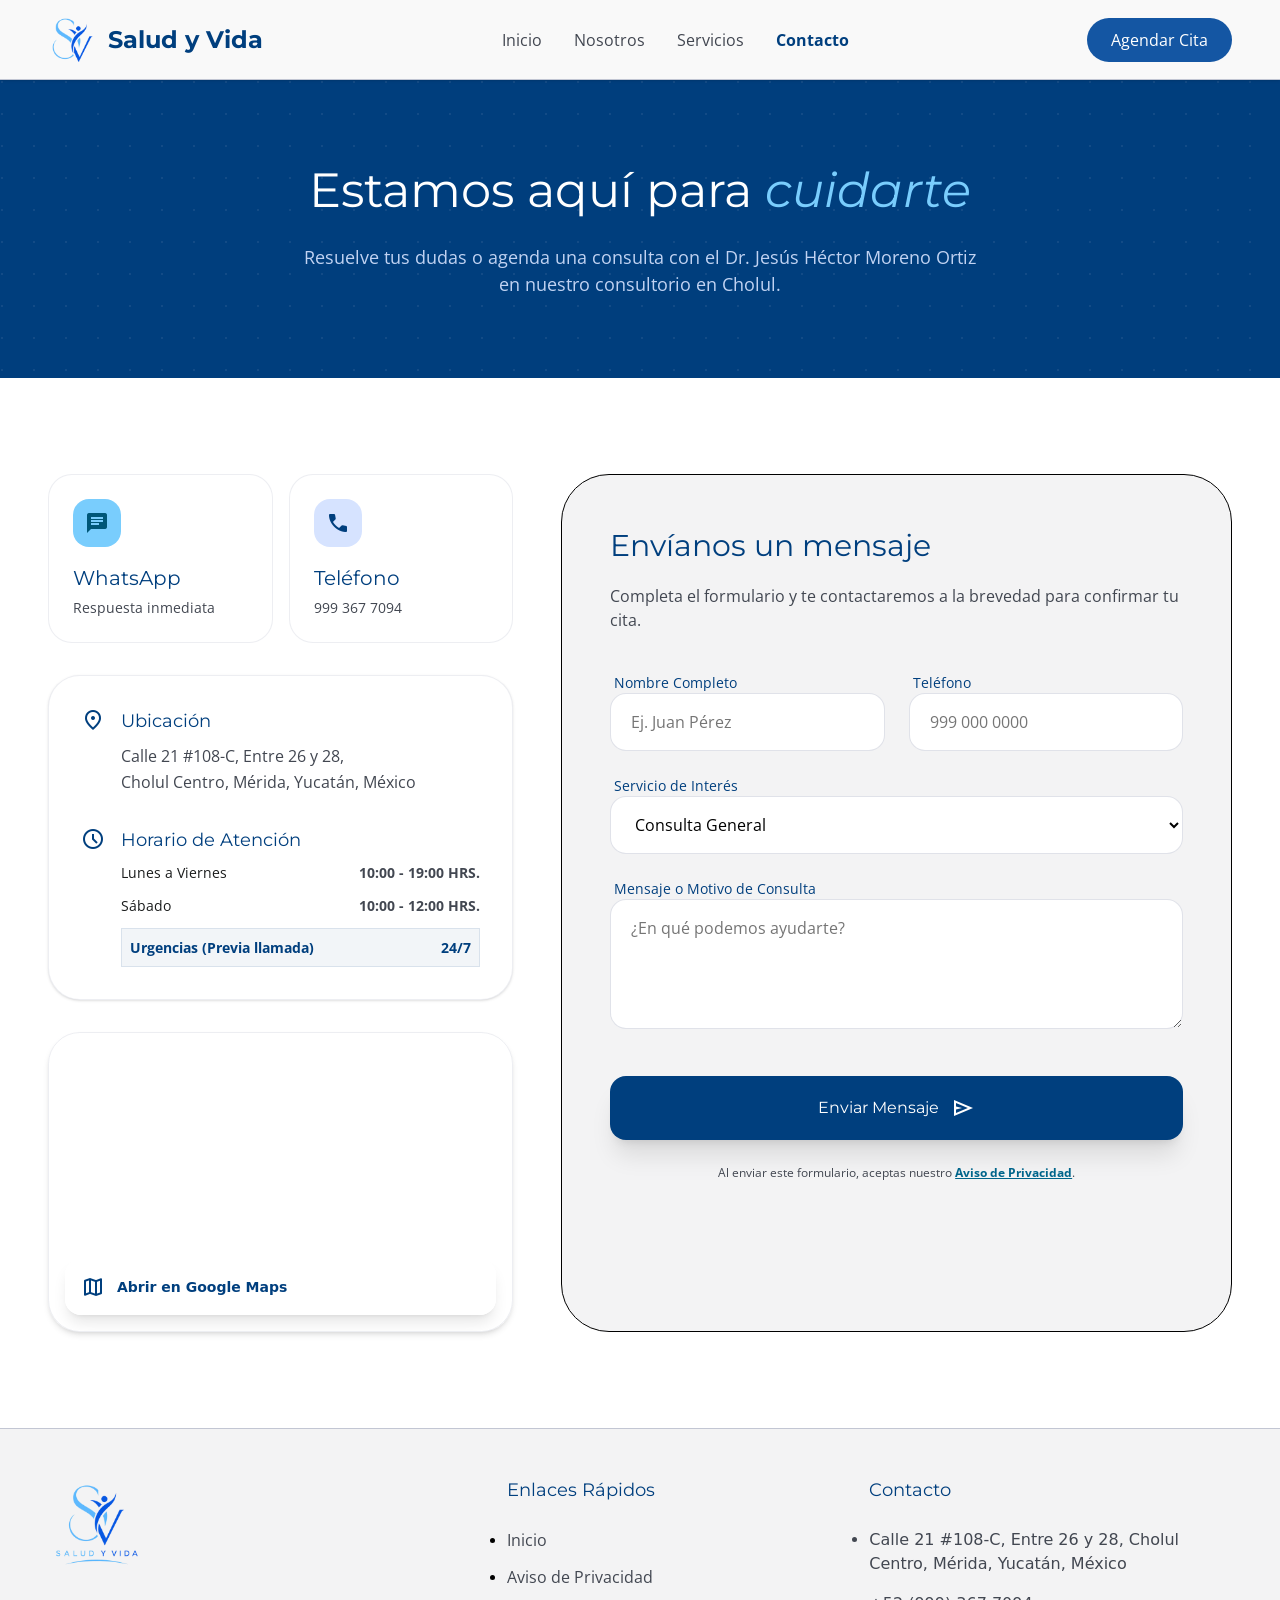
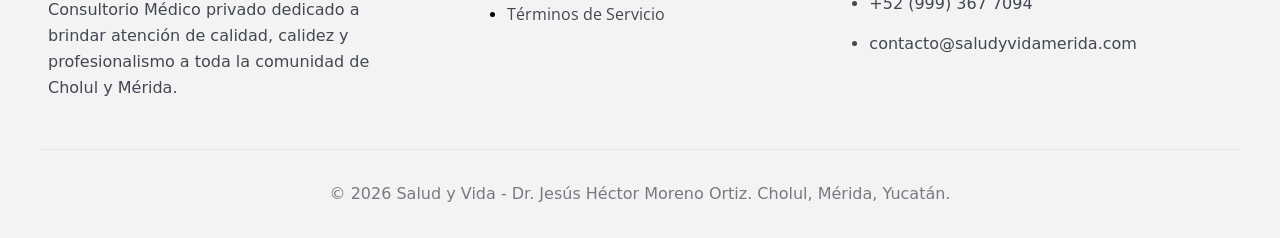
==== contact/index.html @ 46fae5f1 "Sitio inicial Salud y Vida" ====
<!DOCTYPE html><html lang="es" data-astro-cid-4jmloj5z> <head><meta charset="utf-8"><meta name="viewport" content="width=device-width, initial-scale=1.0"><link rel="canonical" href="https://www.saludyvidamerida.com/contact/"><title>Contacto - Salud y Vida | Salud y Vida</title><meta name="description" content="Agenda tu consulta médica en Cholul. Contáctanos por WhatsApp o teléfono para atención general, urgencias o asesoría en nuestros servicios."><meta property="og:image" content="https://www.saludyvidamerida.com/logo-syv.webp"><link rel="icon" type="image/webp" href="/logo-syv-nt.png"><link rel="preconnect" href="https://fonts.googleapis.com"><link rel="preconnect" href="https://fonts.gstatic.com" crossorigin><link href="https://fonts.googleapis.com/css2?family=Montserrat:wght@400;600;700;800&family=Open+Sans:wght@400;600;700&family=Material+Symbols+Outlined:wght,FILL@100..700,0..1&display=swap" rel="stylesheet"><link rel="stylesheet" href="/_astro/BaseLayout.CKna9Vvr.css"></head> <body data-astro-cid-4jmloj5z> <nav class="sticky top-0 z-50 bg-surface/90 backdrop-blur-md border-b border-outline-variant shadow-sm h-20 flex items-center"> <div class="flex justify-between items-center px-gutter w-full max-w-container-max mx-auto"> <a href="/" class="flex items-center gap-3 group hover:opacity-90 transition-opacity"> <div class="w-12 h-12 flex items-center justify-center"><img src="/logo-syv-nt.png" alt="Logo Salud y Vida" class="w-full h-full object-contain"></div> <span class="font-headline-md text-[24px] font-bold text-primary">Salud y Vida</span> </a> <div class="hidden md:flex items-center gap-8"> <a href="/" class="font-body-md text-on-surface-variant hover:text-primary">Inicio</a> <a href="/nosotros" class="font-body-md text-on-surface-variant hover:text-primary">Nosotros</a> <a href="/servicios" class="font-body-md text-on-surface-variant hover:text-primary">Servicios</a> <a href="/contact" class="font-body-md text-primary font-bold">Contacto</a> </div> <a href="/contact#whatsappForm" class="hidden md:block bg-primary-container text-white px-6 py-2.5 rounded-full font-label-md hover:bg-primary">Agendar Cita</a> </div> </nav> <main class="w-full"> <section class="relative py-20 overflow-hidden bg-primary hero-pattern"> <div class="absolute inset-0 bg-primary/90"></div> <div class="relative z-10 max-w-container-max mx-auto px-gutter text-center reveal"> <h1 class="font-headline-md text-[40px] md:text-5xl text-white mb-6 leading-tight">Estamos aquí para <span class="text-secondary-container italic">cuidarte</span></h1> <p class="font-body-md text-primary-fixed max-w-2xl mx-auto opacity-90 text-lg">Resuelve tus dudas o agenda una consulta con el Dr. Jesús Héctor Moreno Ortiz en nuestro consultorio en Cholul.</p> </div> </section> <section class="py-16 md:py-24 max-w-container-max mx-auto px-gutter"> <div class="grid grid-cols-1 lg:grid-cols-12 gap-12"> <div class="lg:col-span-5 space-y-8 reveal"> <div class="grid grid-cols-1 sm:grid-cols-2 gap-4"> <a href="https://wa.me/529995135831" target="_blank" class="group p-6 bg-white rounded-3xl border border-outline-variant/30 hover:shadow-xl transition-all flex flex-col gap-4"> <div class="w-12 h-12 rounded-2xl bg-secondary-container flex items-center justify-center text-on-secondary-container"><span class="material-symbols-outlined text-2xl" style="font-variation-settings: 'FILL' 1;">chat</span></div> <div><h3 class="font-headline-md text-xl text-primary mb-1">WhatsApp</h3><p class="font-body-md text-on-surface-variant text-sm">Respuesta inmediata</p></div> </a> <a href="tel:+529993677094" class="group p-6 bg-white rounded-3xl border border-outline-variant/30 hover:shadow-xl transition-all flex flex-col gap-4"> <div class="w-12 h-12 rounded-2xl bg-primary-fixed flex items-center justify-center text-primary"><span class="material-symbols-outlined text-2xl" style="font-variation-settings: 'FILL' 1;">call</span></div> <div><h3 class="font-headline-md text-xl text-primary mb-1">Teléfono</h3><p class="font-body-md text-on-surface-variant text-sm">999 367 7094</p></div> </a> </div> <div class="p-8 bg-white rounded-[2rem] border border-outline-variant/30 shadow-sm space-y-8"> <div class="flex gap-4"> <span class="material-symbols-outlined text-primary">location_on</span> <div><h4 class="font-headline-md text-lg text-primary mb-2">Ubicación</h4><p class="font-body-md text-on-surface-variant leading-relaxed">Calle 21 #108-C, Entre 26 y 28,<br>Cholul Centro, Mérida, Yucatán, México</p></div> </div> <div class="flex gap-4"> <span class="material-symbols-outlined text-primary">schedule</span> <div class="w-full"> <h4 class="font-headline-md text-lg text-primary mb-2">Horario de Atención</h4> <div class="space-y-3 w-full text-sm font-body-md"> <div class="flex justify-between"><span class="text-on-surface">Lunes a Viernes</span><span class="text-on-surface-variant font-bold">10:00 - 19:00 HRS.</span></div> <div class="flex justify-between"><span class="text-on-surface">Sábado</span><span class="text-on-surface-variant font-bold">10:00 - 12:00 HRS.</span></div> <div class="flex justify-between p-2 bg-primary/5 rounded-lg border border-primary/10 mt-2"><span class="text-primary font-bold">Urgencias (Previa llamada)</span><span class="text-primary font-bold">24/7</span></div> </div> </div> </div> </div> <div class="group relative h-[300px] rounded-[2rem] overflow-hidden border border-outline-variant/30 shadow-md"> <iframe src="https://www.google.com/maps/embed?pb=!1m17!1m12!1m3!1d15665.994718888302!2d-89.56143996222329!3d21.037334488017834!2m3!1f0!2f0!3f0!3m2!1i1024!2i768!4f13.1!3m2!1m1!2zMjHCsDAyJzM1LjQiTiA4OcKwMzMnNDMuNyJX!5e1!3m2!1ses!2smx!4v1782427155710!5m2!1ses!2smx" class="w-full h-full absolute inset-0 z-0" style="border:0;" allowfullscreen loading="lazy" referrerpolicy="no-referrer-when-downgrade"></iframe> <a href="https://maps.app.goo.gl/aPjVKqvBLKK7SXtj6" target="_blank" class="absolute bottom-4 left-4 right-4 bg-white/95 backdrop-blur-md p-4 rounded-2xl flex items-center justify-between shadow-lg z-10"> <div class="flex items-center gap-3"><span class="material-symbols-outlined text-primary">map</span><span class="text-sm font-bold text-primary">Abrir en Google Maps</span></div> </a> </div> </div> <div id="whatsappForm" class="lg:col-span-7 bg-surface-container-low rounded-[3rem] p-8 md:p-12 border border-outline-variant/20 reveal delay-100"> <div class="mb-10"> <h2 class="font-headline-md text-3xl text-primary mb-4">Envíanos un mensaje</h2> <p class="font-body-md text-on-surface-variant">Completa el formulario y te contactaremos a la brevedad para confirmar tu cita.</p> </div> <form class="space-y-6" id="contactoForm"> <div class="grid grid-cols-1 md:grid-cols-2 gap-6"> <div class="space-y-2"><label class="block font-label-md text-sm text-primary ml-1" for="name">Nombre Completo</label><input class="w-full bg-white border border-outline-variant/50 rounded-2xl px-5 py-4 outline-none font-body-md" id="name" placeholder="Ej. Juan Pérez" type="text" required></div> <div class="space-y-2"><label class="block font-label-md text-sm text-primary ml-1" for="phone">Teléfono</label><input class="w-full bg-white border border-outline-variant/50 rounded-2xl px-5 py-4 outline-none font-body-md" id="phone" placeholder="999 000 0000" type="tel" required></div> </div> <div class="space-y-2"> <label class="block font-label-md text-sm text-primary ml-1" for="service">Servicio de Interés</label> <select class="w-full bg-white border border-outline-variant/50 rounded-2xl px-5 py-4 outline-none font-body-md" id="service"> <option>Consulta General</option><option>Urgencias Médicas</option><option>Médicina regenerativa y terapia celular</option><option>Endoscopía gastrointestinal</option><option>Seguimiento de Pacientes</option><option>Medicina Ortomolecular IV</option><option>Otros</option> </select> </div> <div class="space-y-2"><label class="block font-label-md text-sm text-primary ml-1" for="message">Mensaje o Motivo de Consulta</label><textarea class="w-full bg-white border border-outline-variant/50 rounded-2xl px-5 py-4 outline-none resize-none font-body-md" id="message" placeholder="¿En qué podemos ayudarte?" rows="4" required></textarea></div> <div class="pt-4"><button class="w-full bg-primary text-white font-headline-md py-5 rounded-2xl shadow-xl flex items-center justify-center gap-3" type="submit">Enviar Mensaje<span class="material-symbols-outlined">send</span></button></div> <p class="text-center font-label-md text-[12px] text-on-surface-variant mt-4">Al enviar este formulario, aceptas nuestro <a class="text-secondary font-bold underline" href="/privacidad">Aviso de Privacidad</a>.</p> </form> </div> </div> </section> <div id="toast-container" class="fixed bottom-6 left-1/2 -translate-x-1/2 md:left-auto md:right-6 md:translate-x-0 z-[100] flex flex-col gap-3 pointer-events-none w-[90%] md:w-auto max-w-sm"></div> </main> <script type="module">function m(a,c="error"){const t=document.getElementById("toast-container");if(!t)return;const e=document.createElement("div"),n=c==="error",r=n?"border-red-500":"border-primary",o=n?"text-red-500":"text-primary",s=n?"error":"check_circle";e.className=`bg-white/95 backdrop-blur-md border-l-4 ${r} shadow-xl rounded-2xl p-4 flex items-center gap-3 pointer-events-auto transform transition-all duration-300 translate-y-10 opacity-0`,e.innerHTML=`<span class="material-symbols-outlined ${o} text-2xl">${s}</span><p class="font-body-md text-sm text-on-surface-variant font-medium">${a}</p>`,t.appendChild(e),requestAnimationFrame(()=>{e.classList.remove("translate-y-10","opacity-0"),e.classList.add("translate-y-0","opacity-100")}),setTimeout(()=>{e.classList.remove("translate-y-0","opacity-100"),e.classList.add("translate-y-10","opacity-0"),setTimeout(()=>e.remove(),300)},4e3)}document.getElementById("contactoForm").addEventListener("submit",function(c){c.preventDefault();const t=document.getElementById("name"),e=document.getElementById("phone"),n=document.getElementById("service"),r=document.getElementById("message");const o=t.value.trim(),s=e.value.trim(),l=n.value,u=r.value.trim(),p=/^[a-zA-ZáéíóúÁÉÍÓÚñÑ\s]+$/;if(o.length<3||!p.test(o)){m("Ingresa un nombre válido (solo letras, mín. 3 caracteres).","error"),t.focus();return}const d=s.replace(/\D/g,"");if(d.length<10||d.length>15){m("Ingresa un número de teléfono válido (al menos 10 dígitos).","error"),e.focus();return}const g="529995135831",y=`👋 ¡Hola, equipo de *Salud y Vida*!\nMe gustaría agendar una cita o recibir más información.\n\n📋 *MIS DATOS:*\n👤 *Nombre:* ${o}\n📱 *Teléfono:* ${s}\n🩺 *Servicio:* ${l}\n\n💬 *MOTIVO DE CONSULTA:*\n_${u}_\n\nQuedo a la espera de su respuesta. ¡Gracias! ✨`,f=encodeURIComponent(y),v=`https://wa.me/${g}?text=${f}`;window.open(v,"_blank")});</script> <footer class="bg-surface-container-low border-t border-outline-variant"> <div class="grid grid-cols-1 md:grid-cols-3 gap-stack-lg px-gutter py-stack-lg max-w-container-max mx-auto"> <div> <img src="/logo-syv-nb.png" alt="Logo Salud y Vida" class="w-24 h-auto object-contain mb-6"> <p class="text-body-md text-on-surface-variant leading-relaxed">Consultorio Médico privado dedicado a brindar atención de calidad, calidez y profesionalismo a toda la comunidad de Cholul y Mérida.</p> </div> <div class="md:px-12"> <h4 class="font-headline-md text-[18px] text-primary mb-6">Enlaces Rápidos</h4> <ul class="space-y-3"> <li><a class="text-on-surface-variant hover:text-secondary font-label-md" href="/">Inicio</a></li> <li><a class="text-on-surface-variant hover:text-secondary font-label-md" href="/privacidad">Aviso de Privacidad</a></li> <li><a class="text-on-surface-variant hover:text-secondary font-label-md" href="/terminos">Términos de Servicio</a></li> </ul> </div> <div> <h4 class="font-headline-md text-[18px] text-primary mb-6">Contacto</h4> <ul class="space-y-4"> <li class="text-on-surface-variant text-label-md">Calle 21 #108-C, Entre 26 y 28, Cholul Centro, Mérida, Yucatán, México</li> <li class="text-on-surface-variant text-label-md">+52 (999) 367 7094</li> <li class="text-on-surface-variant text-label-md">contacto@saludyvidamerida.com</li> </ul> </div> </div> <div class="max-w-container-max mx-auto px-gutter py-8 border-t border-outline-variant/30 text-center"> <p class="text-label-md text-on-surface-variant opacity-70">© 2026 Salud y Vida - Dr. Jesús Héctor Moreno Ortiz. Cholul, Mérida, Yucatán.</p> </div> </footer><script>function initReveal(){const els=document.querySelectorAll(".reveal");const io=new IntersectionObserver(entries=>{entries.forEach(e=>{if(e.isIntersecting)e.target.classList.add("active")})},{threshold:.15});els.forEach(e=>io.observe(e))}document.readyState==="complete"||document.readyState==="interactive"?initReveal():document.addEventListener("DOMContentLoaded",initReveal);</script></body></html>
---- _astro/BaseLayout.CKna9Vvr.css ----
.dropdown[data-astro-cid-3ef6ksr2]:hover .dropdown-menu[data-astro-cid-3ef6ksr2]{display:block}.material-symbols-outlined[data-astro-cid-3ef6ksr2]{font-variation-settings:"FILL" 0,"wght" 400,"GRAD" 0,"opsz" 24}@layer properties{@supports (((-webkit-hyphens:none)) and (not (margin-trim:inline))) or ((-moz-orient:inline) and (not (color:rgb(from red r g b)))){*,:before,:after,::backdrop{--tw-translate-x:0;--tw-translate-y:0;--tw-translate-z:0;--tw-rotate-x:initial;--tw-rotate-y:initial;--tw-rotate-z:initial;--tw-skew-x:initial;--tw-skew-y:initial;--tw-space-y-reverse:0;--tw-space-x-reverse:0;--tw-border-style:solid;--tw-gradient-position:initial;--tw-gradient-from:#0000;--tw-gradient-via:#0000;--tw-gradient-to:#0000;--tw-gradient-stops:initial;--tw-gradient-via-stops:initial;--tw-gradient-from-position:0%;--tw-gradient-via-position:50%;--tw-gradient-to-position:100%;--tw-leading:initial;--tw-font-weight:initial;--tw-tracking:initial;--tw-shadow:0 0 #0000;--tw-shadow-color:initial;--tw-shadow-alpha:100%;--tw-inset-shadow:0 0 #0000;--tw-inset-shadow-color:initial;--tw-inset-shadow-alpha:100%;--tw-ring-color:initial;--tw-ring-shadow:0 0 #0000;--tw-inset-ring-color:initial;--tw-inset-ring-shadow:0 0 #0000;--tw-ring-inset:initial;--tw-ring-offset-width:0px;--tw-ring-offset-color:#fff;--tw-ring-offset-shadow:0 0 #0000;--tw-blur:initial;--tw-brightness:initial;--tw-contrast:initial;--tw-grayscale:initial;--tw-hue-rotate:initial;--tw-invert:initial;--tw-opacity:initial;--tw-saturate:initial;--tw-sepia:initial;--tw-drop-shadow:initial;--tw-drop-shadow-color:initial;--tw-drop-shadow-alpha:100%;--tw-drop-shadow-size:initial;--tw-backdrop-blur:initial;--tw-backdrop-brightness:initial;--tw-backdrop-contrast:initial;--tw-backdrop-grayscale:initial;--tw-backdrop-hue-rotate:initial;--tw-backdrop-invert:initial;--tw-backdrop-opacity:initial;--tw-backdrop-saturate:initial;--tw-backdrop-sepia:initial;--tw-duration:initial;--tw-scale-x:1;--tw-scale-y:1;--tw-scale-z:1}}}@layer theme{:root,:host{--font-sans:ui-sans-serif, system-ui, sans-serif;--font-mono:ui-monospace, SFMono-Regular, Menlo, Monaco, Consolas, monospace;--color-red-500:oklch(63.7% .237 25.331);--color-white:#fff;--spacing:.25rem;--container-sm:24rem;--container-md:28rem;--container-xl:36rem;--container-2xl:42rem;--container-3xl:48rem;--container-4xl:56rem;--container-5xl:64rem;--text-sm:.875rem;--text-sm--line-height:calc(1.25 / .875);--text-base:1rem;--text-base--line-height: 1.5 ;--text-lg:1.125rem;--text-lg--line-height:calc(1.75 / 1.125);--text-xl:1.25rem;--text-xl--line-height:calc(1.75 / 1.25);--text-2xl:1.5rem;--text-2xl--line-height:calc(2 / 1.5);--text-3xl:1.875rem;--text-3xl--line-height: 1.2 ;--text-4xl:2.25rem;--text-4xl--line-height:calc(2.5 / 2.25);--text-5xl:3rem;--text-5xl--line-height:1;--text-6xl:3.75rem;--text-6xl--line-height:1;--text-8xl:6rem;--text-8xl--line-height:1;--font-weight-medium:500;--font-weight-semibold:600;--font-weight-bold:700;--tracking-wide:.025em;--tracking-wider:.05em;--leading-tight:1.25;--leading-snug:1.375;--leading-relaxed:1.625;--radius-lg:.5rem;--radius-xl:.75rem;--radius-2xl:1rem;--radius-3xl:1.5rem;--drop-shadow-md:0 3px 3px #0000001f;--blur-sm:8px;--blur-md:12px;--blur-2xl:40px;--blur-3xl:64px;--default-transition-duration:.15s;--default-transition-timing-function:cubic-bezier(.4, 0, .2, 1);--default-font-family:var(--font-sans);--color-primary:#003f7e;--color-primary-container:#1456a3;--color-on-primary-container:#b3ceff;--color-surface:#f9f9f9;--color-on-surface:#1a1c1c;--color-on-surface-variant:#424751;--color-outline-variant:#c2c6d3;--color-secondary-fixed:#c4e7ff;--color-surface-container-low:#f3f3f4;--color-surface-container-lowest:#ffffff;--color-secondary:#00658b;--color-primary-fixed:#d6e3ff;--color-secondary-container:#79cdfd;--color-on-secondary-container:#005778;--font-headline-md:"Montserrat", sans-serif;--font-body-md:"Open Sans", sans-serif;--font-label-md:"Open Sans", sans-serif;--spacing-container-max:1200px;--spacing-gutter:.5rem;--spacing-stack-lg:3rem}}@layer base{*,:after,:before,::backdrop{box-sizing:border-box;border:0 solid;margin:0;padding:0}html,:host{-webkit-text-size-adjust:100%;tab-size:4;line-height:1.5;font-family:var(--default-font-family)}h1,h2,h3,h4,h5,h6{font-size:inherit;font-weight:inherit}a{color:inherit;text-decoration:inherit}img,svg,video,canvas,audio,iframe,embed,object{vertical-align:middle;display:block}img,video{max-width:100%;height:auto}button,input,select,optgroup,textarea{font:inherit;color:inherit}[hidden]:where(:not([hidden=until-found])){display:none!important}}@layer utilities{.pointer-events-none{pointer-events:none}.absolute{position:absolute}.fixed{position:fixed}.relative{position:relative}.sticky{position:sticky}.inset-0{inset:0}.top-0{top:0}.top-1\/2{top:50%}.top-20{top:calc(var(--spacing)*20)}.top-full{top:100%}.right-0{right:0}.right-4{right:calc(var(--spacing)*4)}.right-6{right:calc(var(--spacing)*6)}.bottom-0{bottom:0}.bottom-4{bottom:calc(var(--spacing)*4)}.bottom-6{bottom:calc(var(--spacing)*6)}.left-0{left:0}.left-1\/2{left:50%}.left-4{left:calc(var(--spacing)*4)}.z-0{z-index:0}.z-5{z-index:5}.z-10{z-index:10}.z-20{z-index:20}.z-50{z-index:50}.z-\[100\]{z-index:100}.order-1{order:1}.order-2{order:2}.mx-auto{margin-inline:auto}.mb-0{margin-bottom:0}.mb-1{margin-bottom:calc(var(--spacing)*1)}.mb-2{margin-bottom:calc(var(--spacing)*2)}.mb-3{margin-bottom:calc(var(--spacing)*3)}.mb-4{margin-bottom:calc(var(--spacing)*4)}.mb-6{margin-bottom:calc(var(--spacing)*6)}.mb-8{margin-bottom:calc(var(--spacing)*8)}.mb-10{margin-bottom:calc(var(--spacing)*10)}.mb-16{margin-bottom:calc(var(--spacing)*16)}.mt-1{margin-top:calc(var(--spacing)*1)}.mt-4{margin-top:calc(var(--spacing)*4)}.mt-auto{margin-top:auto}.ml-1{margin-left:calc(var(--spacing)*1)}.ml-11{margin-left:calc(var(--spacing)*11)}.block{display:block}.flex{display:flex}.grid{display:grid}.hidden{display:none}.inline-block{display:inline-block}.inline-flex{display:inline-flex}.aspect-\[4\/5\]{aspect-ratio:4/5}.h-1{height:calc(var(--spacing)*1)}.h-1\.5{height:calc(var(--spacing)*1.5)}.h-8{height:calc(var(--spacing)*8)}.h-10{height:calc(var(--spacing)*10)}.h-12{height:calc(var(--spacing)*12)}.h-16{height:calc(var(--spacing)*16)}.h-20{height:calc(var(--spacing)*20)}.h-24{height:calc(var(--spacing)*24)}.h-32{height:calc(var(--spacing)*32)}.h-48{height:calc(var(--spacing)*48)}.h-64{height:calc(var(--spacing)*64)}.h-\[300px\]{height:300px}.h-\[400px\]{height:400px}.h-\[450px\]{height:450px}.h-auto{height:auto}.h-full{height:100%}.min-h-\[300px\]{min-height:300px}.min-h-\[600px\]{min-height:600px}.min-h-\[700px\]{min-height:700px}.w-8{width:calc(var(--spacing)*8)}.w-10{width:calc(var(--spacing)*10)}.w-12{width:calc(var(--spacing)*12)}.w-16{width:calc(var(--spacing)*16)}.w-24{width:calc(var(--spacing)*24)}.w-48{width:calc(var(--spacing)*48)}.w-64{width:calc(var(--spacing)*64)}.w-full{width:100%}.max-w-2xl{max-width:var(--container-2xl)}.max-w-3xl{max-width:var(--container-3xl)}.max-w-4xl{max-width:var(--container-4xl)}.max-w-container-max{max-width:var(--spacing-container-max)}.max-w-xl{max-width:var(--container-xl)}.flex-1{flex:1}.flex-shrink-0{flex-shrink:0}.flex-col{flex-direction:column}.flex-wrap{flex-wrap:wrap}.items-center{align-items:center}.items-start{align-items:flex-start}.items-stretch{align-items:stretch}.justify-between{justify-content:space-between}.justify-center{justify-content:center}.justify-end{justify-content:flex-end}.gap-2{gap:calc(var(--spacing)*2)}.gap-3{gap:calc(var(--spacing)*3)}.gap-4{gap:calc(var(--spacing)*4)}.gap-6{gap:calc(var(--spacing)*6)}.gap-8{gap:calc(var(--spacing)*8)}.gap-12{gap:calc(var(--spacing)*12)}.gap-16{gap:calc(var(--spacing)*16)}.gap-stack-lg{gap:var(--spacing-stack-lg)}:where(.space-y-3>:not(:last-child)){margin-block-end:calc(var(--spacing)*3)}:where(.space-y-4>:not(:last-child)){margin-block-end:calc(var(--spacing)*4)}:where(.space-y-6>:not(:last-child)){margin-block-end:calc(var(--spacing)*6)}:where(.space-y-8>:not(:last-child)){margin-block-end:calc(var(--spacing)*8)}:where(.space-y-10>:not(:last-child)){margin-block-end:calc(var(--spacing)*10)}.overflow-hidden{overflow:hidden}.rounded-2xl{border-radius:var(--radius-2xl)}.rounded-3xl{border-radius:var(--radius-3xl)}.rounded-\[1\.5rem\]{border-radius:1.5rem}.rounded-\[2rem\]{border-radius:2rem}.rounded-\[3rem\]{border-radius:3rem}.rounded-full{border-radius:9999px}.rounded-xl{border-radius:var(--radius-xl)}.border{border-width:1px}.border-2{border-width:2px}.border-4{border-width:4px}.border-t{border-top-width:1px}.border-t-2{border-top-width:2px}.border-b{border-bottom-width:1px}.border-b-2{border-bottom-width:2px}.border-l-4{border-left-width:4px}.border-outline-variant{border-color:var(--color-outline-variant)}.border-outline-variant\/30{border-color:#c2c6d34d}.border-outline-variant\/40{border-color:#c2c6d366}.border-outline-variant\/50{border-color:#c2c6d380}.border-primary{border-color:var(--color-primary)}.border-primary\/10{border-color:#003f7e1a}.border-red-500{border-color:var(--color-red-500)}.border-secondary{border-color:var(--color-secondary)}.border-secondary-container{border-color:var(--color-secondary-container)}.border-secondary\/10{border-color:#00658b1a}.border-secondary\/20{border-color:#00658b33}.border-transparent{border-color:transparent}.border-white{border-color:var(--color-white)}.border-white\/10{border-color:#ffffff1a}.border-white\/20{border-color:#ffffff33}.border-white\/30{border-color:#ffffff4d}.border-white\/50{border-color:#ffffff80}.bg-\[\#25D366\]{background-color:#25d366}.bg-outline-variant\/40{background-color:#c2c6d366}.bg-primary{background-color:var(--color-primary)}.bg-primary-container{background-color:var(--color-primary-container)}.bg-primary-fixed{background-color:var(--color-primary-fixed)}.bg-primary-fixed\/20{background-color:#d6e3ff33}.bg-primary\/5{background-color:#003f7e0d}.bg-primary\/10{background-color:#003f7e1a}.bg-primary\/90{background-color:#003f7ee6}.bg-secondary{background-color:var(--color-secondary)}.bg-secondary-container{background-color:var(--color-secondary-container)}.bg-secondary-container\/20{background-color:#79cdfd33}.bg-secondary-container\/30{background-color:#79cdfd4d}.bg-secondary-fixed{background-color:var(--color-secondary-fixed)}.bg-secondary-fixed\/30{background-color:#c4e7ff4d}.bg-secondary-fixed\/50{background-color:#c4e7ff80}.bg-secondary\/10{background-color:#00658b1a}.bg-surface{background-color:var(--color-surface)}.bg-surface-container-low{background-color:var(--color-surface-container-low)}.bg-surface-container-lowest{background-color:var(--color-surface-container-lowest)}.bg-surface\/90{background-color:#f9f9f9e6}.bg-transparent{background-color:transparent}.bg-white{background-color:var(--color-white)}.bg-white\/5{background-color:#ffffff0d}.bg-white\/10{background-color:#ffffff1a}.bg-white\/20{background-color:#ffffff33}.bg-white\/40{background-color:#ffffff66}.bg-white\/80{background-color:#ffffffcc}.bg-white\/95{background-color:#fffffff2}.bg-gradient-to-r{background-image:linear-gradient(to right, var(--tw-gradient-stops))}.bg-gradient-to-t{background-image:linear-gradient(to top, var(--tw-gradient-stops))}.from-primary\/90{--tw-gradient-from:#003f7ee6;--tw-gradient-stops:var(--tw-gradient-from), var(--tw-gradient-to, transparent)}.to-transparent{--tw-gradient-to:transparent}.object-contain{object-fit:contain}.object-cover{object-fit:cover}.object-center{object-position:center}.object-right{object-position:right}.p-2{padding:calc(var(--spacing)*2)}.p-4{padding:calc(var(--spacing)*4)}.p-5{padding:calc(var(--spacing)*5)}.p-6{padding:calc(var(--spacing)*6)}.p-8{padding:calc(var(--spacing)*8)}.p-10{padding:calc(var(--spacing)*10)}.p-12{padding:calc(var(--spacing)*12)}.px-4{padding-inline:calc(var(--spacing)*4)}.px-5{padding-inline:calc(var(--spacing)*5)}.px-6{padding-inline:calc(var(--spacing)*6)}.px-8{padding-inline:calc(var(--spacing)*8)}.px-10{padding-inline:calc(var(--spacing)*10)}.px-gutter{padding-inline:var(--spacing-gutter)}.py-1\.5{padding-block:calc(var(--spacing)*1.5)}.py-2{padding-block:calc(var(--spacing)*2)}.py-2\.5{padding-block:calc(var(--spacing)*2.5)}.py-4{padding-block:calc(var(--spacing)*4)}.py-5{padding-block:calc(var(--spacing)*5)}.py-8{padding-block:calc(var(--spacing)*8)}.py-16{padding-block:calc(var(--spacing)*16)}.py-20{padding-block:calc(var(--spacing)*20)}.py-24{padding-block:calc(var(--spacing)*24)}.py-stack-lg{padding-block:var(--spacing-stack-lg)}.pt-4{padding-top:calc(var(--spacing)*4)}.pt-6{padding-top:calc(var(--spacing)*6)}.pb-1{padding-bottom:calc(var(--spacing)*1)}.pb-24{padding-bottom:calc(var(--spacing)*24)}.pl-4{padding-left:calc(var(--spacing)*4)}.text-center{text-align:center}.font-body-md{font-family:var(--font-body-md)}.font-headline-md{font-family:var(--font-headline-md)}.font-label-md{font-family:var(--font-label-md)}.text-2xl{font-size:var(--text-2xl)}.text-3xl{font-size:var(--text-3xl)}.text-4xl{font-size:var(--text-4xl)}.text-5xl{font-size:var(--text-5xl)}.text-6xl{font-size:var(--text-6xl)}.text-8xl{font-size:var(--text-8xl)}.text-base{font-size:var(--text-base)}.text-lg{font-size:var(--text-lg)}.text-sm{font-size:var(--text-sm)}.text-xl{font-size:var(--text-xl)}.text-\[12px\]{font-size:12px}.text-\[13px\]{font-size:13px}.text-\[16px\]{font-size:16px}.text-\[18px\]{font-size:18px}.text-\[20px\]{font-size:20px}.text-\[24px\]{font-size:24px}.text-\[28px\]{font-size:28px}.text-\[32px\]{font-size:32px}.text-\[40px\]{font-size:40px}.leading-none{line-height:1}.leading-relaxed{line-height:var(--leading-relaxed)}.leading-snug{line-height:var(--leading-snug)}.leading-tight{line-height:var(--leading-tight)}.font-bold{font-weight:var(--font-weight-bold)}.font-medium{font-weight:var(--font-weight-medium)}.font-semibold{font-weight:var(--font-weight-semibold)}.tracking-wide{letter-spacing:var(--tracking-wide)}.tracking-wider{letter-spacing:var(--tracking-wider)}.whitespace-nowrap{white-space:nowrap}.text-on-primary-container{color:var(--color-on-primary-container)}.text-on-secondary-container{color:var(--color-on-secondary-container)}.text-on-surface{color:var(--color-on-surface)}.text-on-surface-variant{color:var(--color-on-surface-variant)}.text-primary{color:var(--color-primary)}.text-primary-fixed{color:var(--color-primary-fixed)}.text-red-500{color:var(--color-red-500)}.text-secondary{color:var(--color-secondary)}.text-secondary-container{color:var(--color-secondary-container)}.text-secondary-fixed{color:var(--color-secondary-fixed)}.text-white{color:var(--color-white)}.text-white\/50{color:#ffffff80}.text-white\/90{color:#ffffffe6}.uppercase{text-transform:uppercase}.italic{font-style:italic}.underline{text-decoration-line:underline}.opacity-0{opacity:0}.opacity-10{opacity:.1}.opacity-70{opacity:.7}.opacity-80{opacity:.8}.opacity-90{opacity:.9}.shadow-2xl{box-shadow:0 25px 50px -12px #00000040}.shadow-inner{box-shadow:inset 0 2px 4px 0 #0000000d}.shadow-lg{box-shadow:0 10px 15px -3px #0000001a,0 4px 6px -4px #0000001a}.shadow-md{box-shadow:0 4px 6px -1px #0000001a,0 2px 4px -2px #0000001a}.shadow-sm{box-shadow:0 1px 3px 0 #0000001a,0 1px 2px -1px #0000001a}.shadow-xl{box-shadow:0 20px 25px -5px #0000001a,0 8px 10px -6px #0000001a}.blur-2xl{filter:blur(var(--blur-2xl))}.blur-3xl{filter:blur(var(--blur-3xl))}.backdrop-blur-2xl{backdrop-filter:blur(var(--blur-2xl))}.backdrop-blur-md{backdrop-filter:blur(var(--blur-md))}.backdrop-blur-sm{backdrop-filter:blur(var(--blur-sm))}.transition-all{transition-property:all;transition-duration:.15s}.transition-colors{transition-property:color,background-color,border-color;transition-duration:.15s}.transition-opacity{transition-property:opacity;transition-duration:.15s}.transition-transform{transition-property:transform;transition-duration:.15s}.duration-200{transition-duration:.2s}.duration-300{transition-duration:.3s}.duration-500{transition-duration:.5s}.duration-700{transition-duration:.7s}.outline-none{outline-style:none}@media(hover:hover){.group-hover\:scale-105:is(:where(.group):hover *){scale:105%}.group-hover\:scale-110:is(:where(.group):hover *){scale:110%}.group-hover\:bg-primary:is(:where(.group):hover *){background-color:var(--color-primary)}.group-hover\:text-primary:is(:where(.group):hover *){color:var(--color-primary)}.group-hover\:text-white:is(:where(.group):hover *){color:var(--color-white)}.hover\:-translate-y-1:hover{translate:0 calc(var(--spacing)*-1)}.hover\:scale-105:hover{scale:105%}.hover\:border-primary:hover{border-color:var(--color-primary)}.hover\:bg-\[\#20b858\]:hover{background-color:#20b858}.hover\:bg-primary:hover{background-color:var(--color-primary)}.hover\:bg-primary-container:hover{background-color:var(--color-primary-container)}.hover\:bg-secondary-fixed:hover{background-color:var(--color-secondary-fixed)}.hover\:bg-white:hover{background-color:var(--color-white)}.hover\:text-primary:hover{color:var(--color-primary)}.hover\:text-secondary:hover{color:var(--color-secondary)}.hover\:text-white:hover{color:var(--color-white)}.hover\:opacity-80:hover{opacity:.8}.hover\:shadow-2xl:hover{box-shadow:0 25px 50px -12px #00000040}.hover\:shadow-lg:hover{box-shadow:0 10px 15px -3px #0000001a}.hover\:shadow-xl:hover{box-shadow:0 20px 25px -5px #0000001a}}.focus\:border-primary:focus{border-color:var(--color-primary)}.focus\:outline-none:focus{outline-style:none}.active\:scale-95:active{scale:95%}@media(min-width:40rem){.sm\:grid-cols-2{grid-template-columns:repeat(2,minmax(0,1fr))}.sm\:flex-row{flex-direction:row}}@media(min-width:48rem){.md\:right-6{right:calc(var(--spacing)*6)}.md\:left-auto{left:auto}.md\:block{display:block}.md\:flex{display:flex}.md\:hidden{display:none}.md\:h-\[450px\]{height:450px}.md\:h-\[550px\]{height:550px}.md\:h-full{height:100%}.md\:w-2\/5{width:40%}.md\:w-26{width:calc(var(--spacing)*26)}.md\:w-auto{width:auto}.md\:translate-x-0{translate:0}.md\:grid-cols-2{grid-template-columns:repeat(2,minmax(0,1fr))}.md\:grid-cols-3{grid-template-columns:repeat(3,minmax(0,1fr))}.md\:grid-cols-12{grid-template-columns:repeat(12,minmax(0,1fr))}.md\:flex-row{flex-direction:row}.md\:gap-16{gap:calc(var(--spacing)*16)}.md\:p-8{padding:calc(var(--spacing)*8)}.md\:p-10{padding:calc(var(--spacing)*10)}.md\:p-12{padding:calc(var(--spacing)*12)}.md\:p-20{padding:calc(var(--spacing)*20)}.md\:px-12{padding-inline:calc(var(--spacing)*12)}.md\:py-24{padding-block:calc(var(--spacing)*24)}.md\:py-32{padding-block:calc(var(--spacing)*32)}.md\:pt-24{padding-top:calc(var(--spacing)*24)}.md\:pb-32{padding-bottom:calc(var(--spacing)*32)}.md\:text-3xl{font-size:var(--text-3xl)}.md\:text-4xl{font-size:var(--text-4xl)}.md\:text-5xl{font-size:var(--text-5xl)}.md\:text-6xl{font-size:var(--text-6xl)}.md\:text-base{font-size:var(--text-base)}.md\:text-xl{font-size:var(--text-xl)}.md\:text-\[56px\]{font-size:56px}}@media(min-width:64rem){.lg\:order-1{order:1}.lg\:order-2{order:2}.lg\:col-span-1{grid-column:span 1/span 1}.lg\:col-span-2{grid-column:span 2/span 2}.lg\:col-span-5{grid-column:span 5/span 5}.lg\:col-span-7{grid-column:span 7/span 7}.lg\:min-h-\[700px\]{min-height:700px}.lg\:w-1\/2{width:50%}.lg\:grid-cols-2{grid-template-columns:repeat(2,minmax(0,1fr))}.lg\:grid-cols-3{grid-template-columns:repeat(3,minmax(0,1fr))}.lg\:grid-cols-4{grid-template-columns:repeat(4,minmax(0,1fr))}.lg\:grid-cols-12{grid-template-columns:repeat(12,minmax(0,1fr))}.lg\:flex-row{flex-direction:row}.lg\:gap-16{gap:calc(var(--spacing)*16)}.lg\:gap-20{gap:calc(var(--spacing)*20)}.lg\:rounded-\[3rem\]{border-radius:3rem}.lg\:p-10{padding:calc(var(--spacing)*10)}.lg\:p-16{padding:calc(var(--spacing)*16)}.lg\:py-32{padding-block:calc(var(--spacing)*32)}.lg\:text-3xl{font-size:var(--text-3xl)}.lg\:text-4xl{font-size:var(--text-4xl)}.lg\:text-\[56px\]{font-size:56px}}}.material-symbols-outlined{font-variation-settings:"FILL" 0,"wght" 400,"GRAD" 0,"opsz" 24}.hero-pattern{background-image:radial-gradient(circle at 2px 2px,var(--color-outline-variant) 1px,transparent 0);background-size:32px 32px}.reveal{opacity:0;transition:all .8s ease-out;transform:translateY(20px)}.reveal.active{opacity:1;transform:translateY(0)}body{overflow-x:hidden}.material-symbols-outlined[data-astro-cid-4jmloj5z]{font-variation-settings:"FILL" 0,"wght" 400,"GRAD" 0,"opsz" 24}
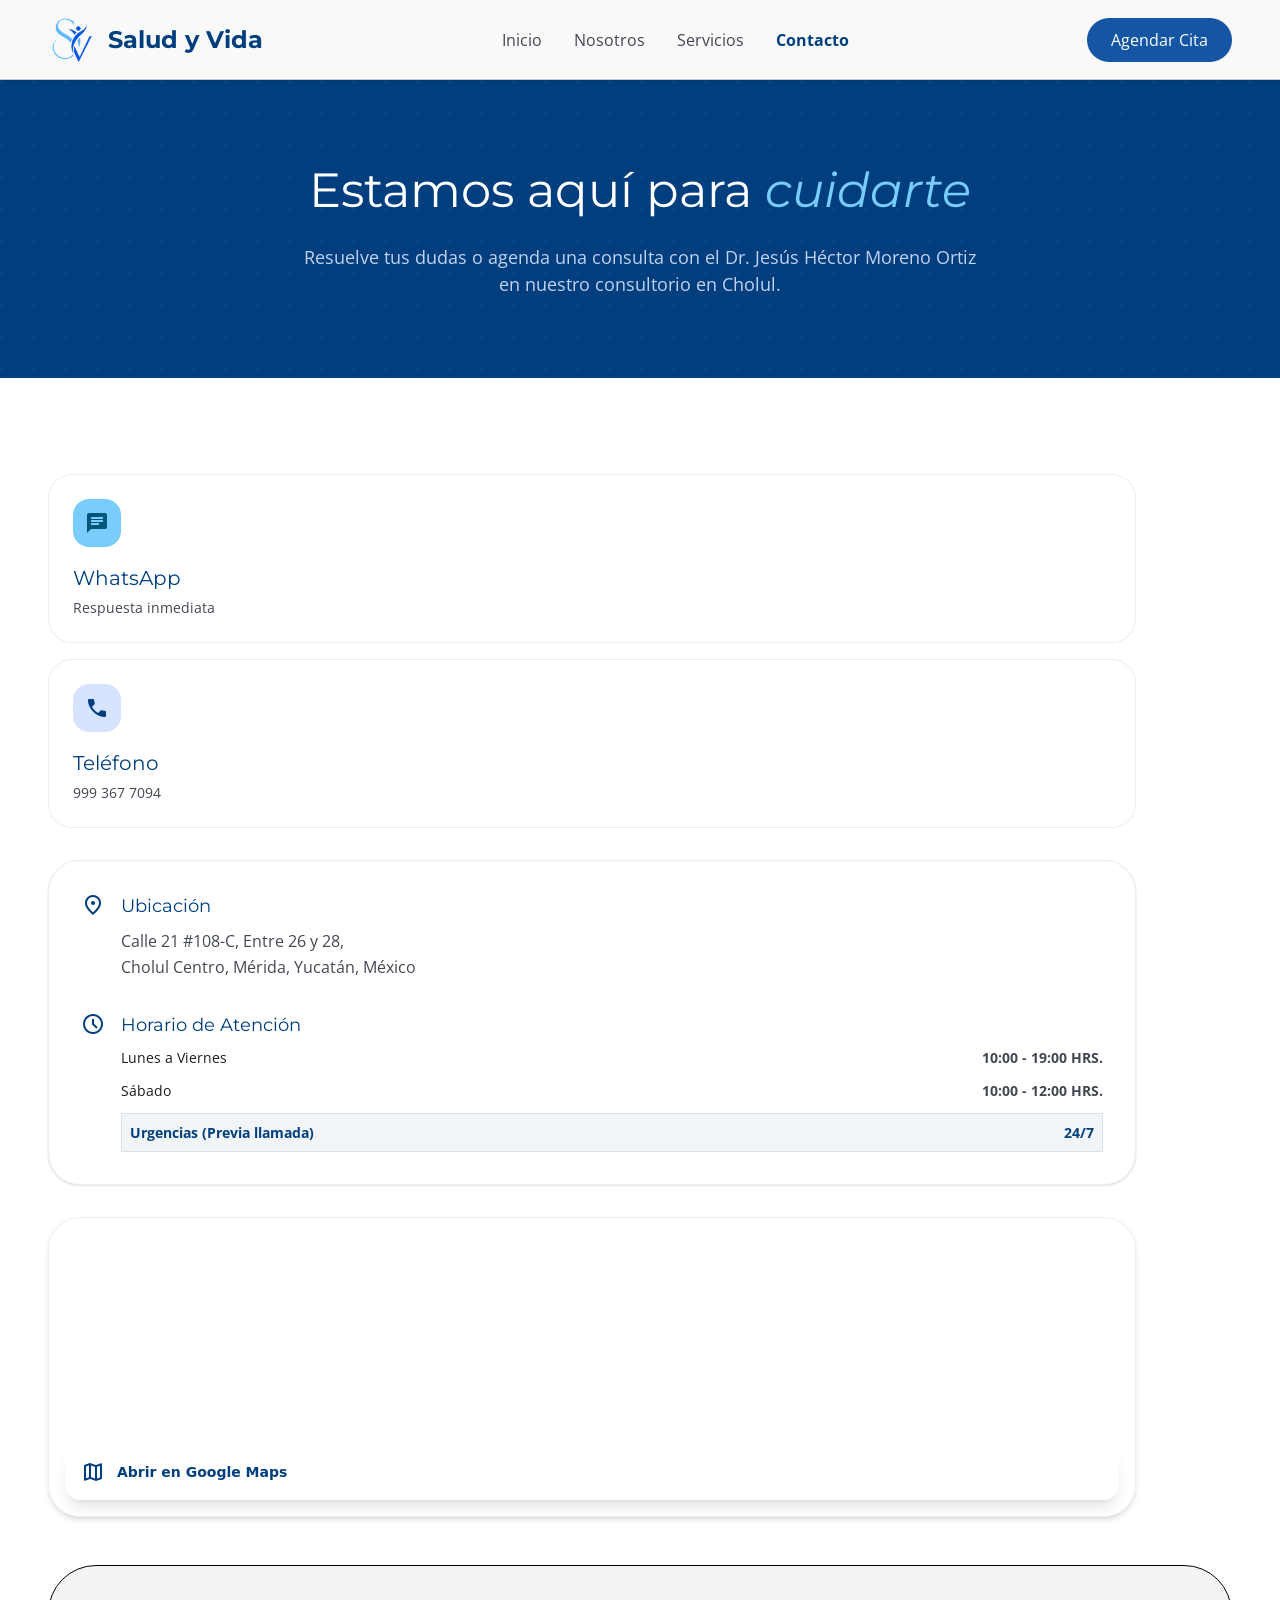
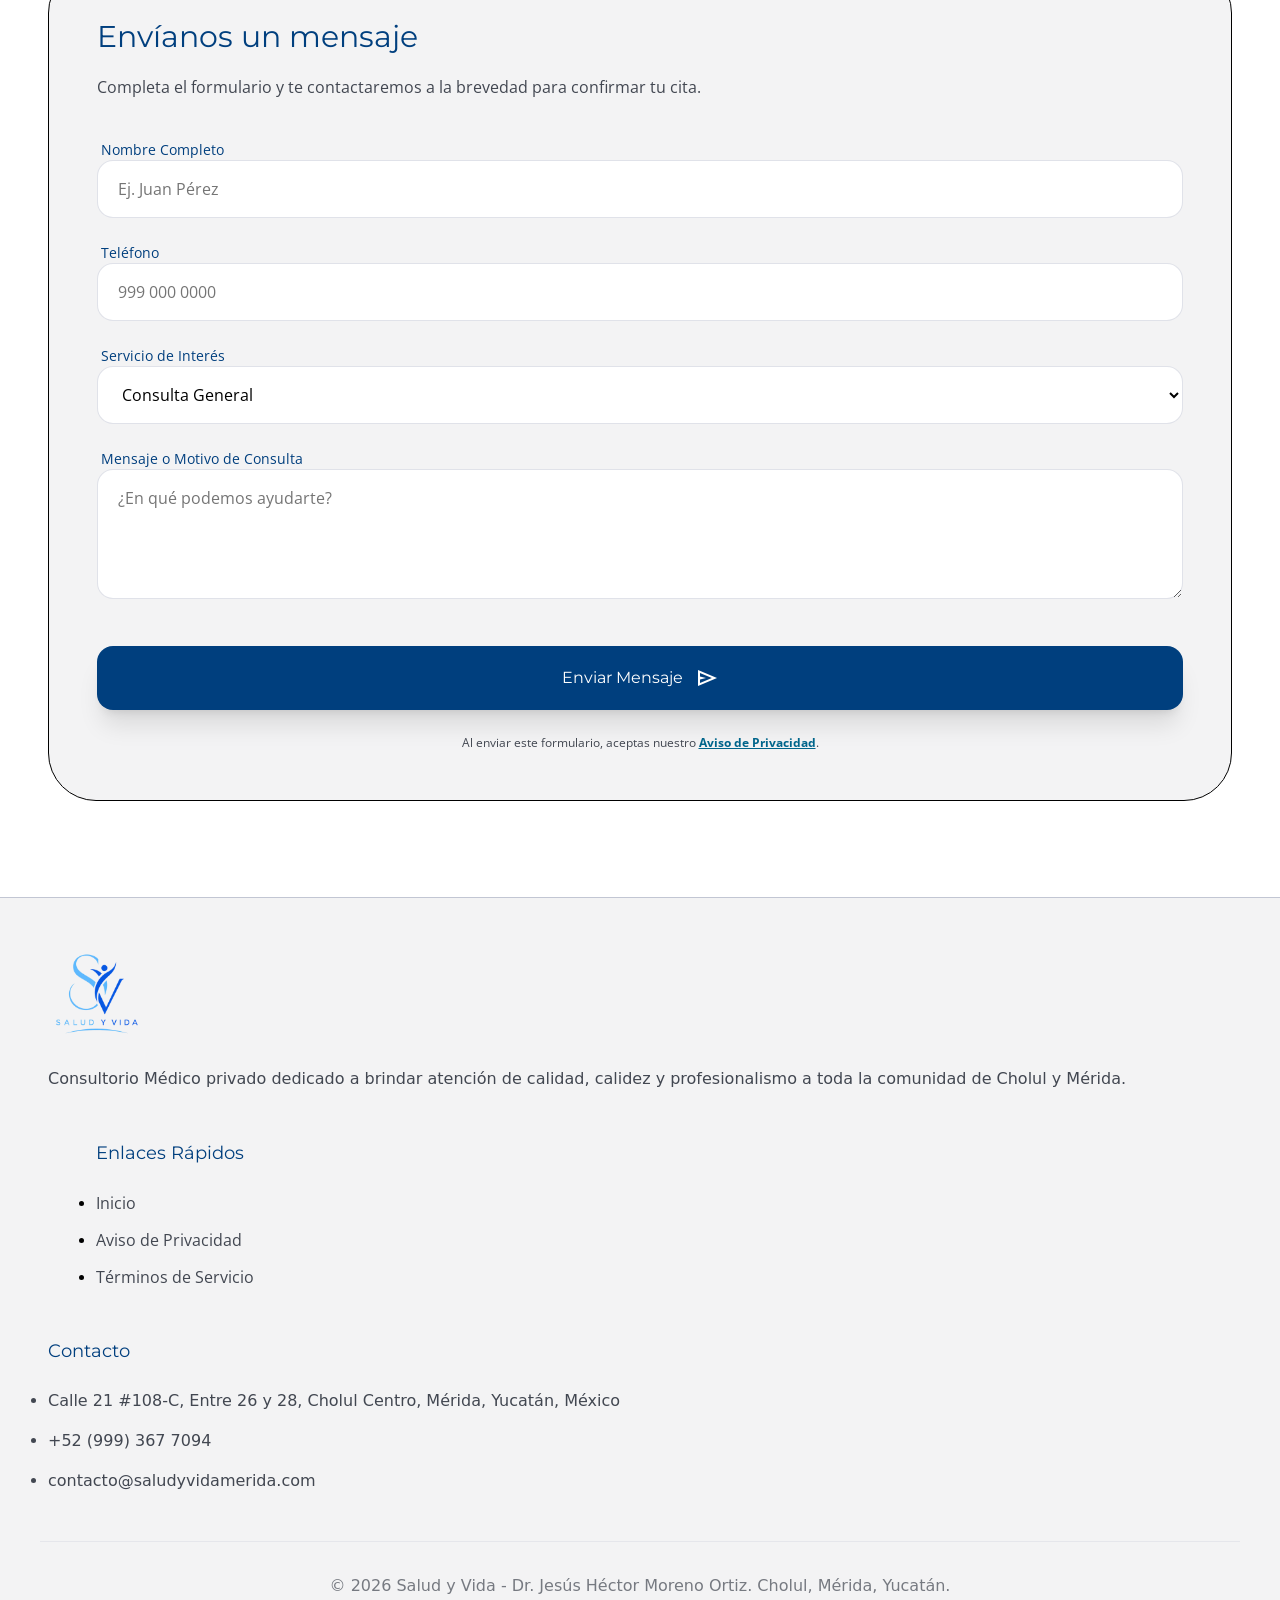
==== commit 3188800e: "Renombrar CSS para forzar invalidacion de cache CDN" ====
--- a/contact/index.html
+++ b/contact/index.html
@@ -1 +1 @@
-<!DOCTYPE html><html lang="es" data-astro-cid-4jmloj5z> <head><meta charset="utf-8"><meta name="viewport" content="width=device-width, initial-scale=1.0"><link rel="canonical" href="https://www.saludyvidamerida.com/contact/"><title>Contacto - Salud y Vida | Salud y Vida</title><meta name="description" content="Agenda tu consulta médica en Cholul. Contáctanos por WhatsApp o teléfono para atención general, urgencias o asesoría en nuestros servicios."><meta property="og:image" content="https://www.saludyvidamerida.com/logo-syv.webp"><link rel="icon" type="image/webp" href="/logo-syv-nt.png"><link rel="preconnect" href="https://fonts.googleapis.com"><link rel="preconnect" href="https://fonts.gstatic.com" crossorigin><link href="https://fonts.googleapis.com/css2?family=Montserrat:wght@400;600;700;800&family=Open+Sans:wght@400;600;700&family=Material+Symbols+Outlined:wght,FILL@100..700,0..1&display=swap" rel="stylesheet"><link rel="stylesheet" href="/_astro/BaseLayout.CKna9Vvr.css"></head> <body data-astro-cid-4jmloj5z> <nav class="sticky top-0 z-50 bg-surface/90 backdrop-blur-md border-b border-outline-variant shadow-sm h-20 flex items-center"> <div class="flex justify-between items-center px-gutter w-full max-w-container-max mx-auto"> <a href="/" class="flex items-center gap-3 group hover:opacity-90 transition-opacity"> <div class="w-12 h-12 flex items-center justify-center"><img src="/logo-syv-nt.png" alt="Logo Salud y Vida" class="w-full h-full object-contain"></div> <span class="font-headline-md text-[24px] font-bold text-primary">Salud y Vida</span> </a> <div class="hidden md:flex items-center gap-8"> <a href="/" class="font-body-md text-on-surface-variant hover:text-primary">Inicio</a> <a href="/nosotros" class="font-body-md text-on-surface-variant hover:text-primary">Nosotros</a> <a href="/servicios" class="font-body-md text-on-surface-variant hover:text-primary">Servicios</a> <a href="/contact" class="font-body-md text-primary font-bold">Contacto</a> </div> <a href="/contact#whatsappForm" class="hidden md:block bg-primary-container text-white px-6 py-2.5 rounded-full font-label-md hover:bg-primary">Agendar Cita</a> </div> </nav> <main class="w-full"> <section class="relative py-20 overflow-hidden bg-primary hero-pattern"> <div class="absolute inset-0 bg-primary/90"></div> <div class="relative z-10 max-w-container-max mx-auto px-gutter text-center reveal"> <h1 class="font-headline-md text-[40px] md:text-5xl text-white mb-6 leading-tight">Estamos aquí para <span class="text-secondary-container italic">cuidarte</span></h1> <p class="font-body-md text-primary-fixed max-w-2xl mx-auto opacity-90 text-lg">Resuelve tus dudas o agenda una consulta con el Dr. Jesús Héctor Moreno Ortiz en nuestro consultorio en Cholul.</p> </div> </section> <section class="py-16 md:py-24 max-w-container-max mx-auto px-gutter"> <div class="grid grid-cols-1 lg:grid-cols-12 gap-12"> <div class="lg:col-span-5 space-y-8 reveal"> <div class="grid grid-cols-1 sm:grid-cols-2 gap-4"> <a href="https://wa.me/529995135831" target="_blank" class="group p-6 bg-white rounded-3xl border border-outline-variant/30 hover:shadow-xl transition-all flex flex-col gap-4"> <div class="w-12 h-12 rounded-2xl bg-secondary-container flex items-center justify-center text-on-secondary-container"><span class="material-symbols-outlined text-2xl" style="font-variation-settings: 'FILL' 1;">chat</span></div> <div><h3 class="font-headline-md text-xl text-primary mb-1">WhatsApp</h3><p class="font-body-md text-on-surface-variant text-sm">Respuesta inmediata</p></div> </a> <a href="tel:+529993677094" class="group p-6 bg-white rounded-3xl border border-outline-variant/30 hover:shadow-xl transition-all flex flex-col gap-4"> <div class="w-12 h-12 rounded-2xl bg-primary-fixed flex items-center justify-center text-primary"><span class="material-symbols-outlined text-2xl" style="font-variation-settings: 'FILL' 1;">call</span></div> <div><h3 class="font-headline-md text-xl text-primary mb-1">Teléfono</h3><p class="font-body-md text-on-surface-variant text-sm">999 367 7094</p></div> </a> </div> <div class="p-8 bg-white rounded-[2rem] border border-outline-variant/30 shadow-sm space-y-8"> <div class="flex gap-4"> <span class="material-symbols-outlined text-primary">location_on</span> <div><h4 class="font-headline-md text-lg text-primary mb-2">Ubicación</h4><p class="font-body-md text-on-surface-variant leading-relaxed">Calle 21 #108-C, Entre 26 y 28,<br>Cholul Centro, Mérida, Yucatán, México</p></div> </div> <div class="flex gap-4"> <span class="material-symbols-outlined text-primary">schedule</span> <div class="w-full"> <h4 class="font-headline-md text-lg text-primary mb-2">Horario de Atención</h4> <div class="space-y-3 w-full text-sm font-body-md"> <div class="flex justify-between"><span class="text-on-surface">Lunes a Viernes</span><span class="text-on-surface-variant font-bold">10:00 - 19:00 HRS.</span></div> <div class="flex justify-between"><span class="text-on-surface">Sábado</span><span class="text-on-surface-variant font-bold">10:00 - 12:00 HRS.</span></div> <div class="flex justify-between p-2 bg-primary/5 rounded-lg border border-primary/10 mt-2"><span class="text-primary font-bold">Urgencias (Previa llamada)</span><span class="text-primary font-bold">24/7</span></div> </div> </div> </div> </div> <div class="group relative h-[300px] rounded-[2rem] overflow-hidden border border-outline-variant/30 shadow-md"> <iframe src="https://www.google.com/maps/embed?pb=!1m17!1m12!1m3!1d15665.994718888302!2d-89.56143996222329!3d21.037334488017834!2m3!1f0!2f0!3f0!3m2!1i1024!2i768!4f13.1!3m2!1m1!2zMjHCsDAyJzM1LjQiTiA4OcKwMzMnNDMuNyJX!5e1!3m2!1ses!2smx!4v1782427155710!5m2!1ses!2smx" class="w-full h-full absolute inset-0 z-0" style="border:0;" allowfullscreen loading="lazy" referrerpolicy="no-referrer-when-downgrade"></iframe> <a href="https://maps.app.goo.gl/aPjVKqvBLKK7SXtj6" target="_blank" class="absolute bottom-4 left-4 right-4 bg-white/95 backdrop-blur-md p-4 rounded-2xl flex items-center justify-between shadow-lg z-10"> <div class="flex items-center gap-3"><span class="material-symbols-outlined text-primary">map</span><span class="text-sm font-bold text-primary">Abrir en Google Maps</span></div> </a> </div> </div> <div id="whatsappForm" class="lg:col-span-7 bg-surface-container-low rounded-[3rem] p-8 md:p-12 border border-outline-variant/20 reveal delay-100"> <div class="mb-10"> <h2 class="font-headline-md text-3xl text-primary mb-4">Envíanos un mensaje</h2> <p class="font-body-md text-on-surface-variant">Completa el formulario y te contactaremos a la brevedad para confirmar tu cita.</p> </div> <form class="space-y-6" id="contactoForm"> <div class="grid grid-cols-1 md:grid-cols-2 gap-6"> <div class="space-y-2"><label class="block font-label-md text-sm text-primary ml-1" for="name">Nombre Completo</label><input class="w-full bg-white border border-outline-variant/50 rounded-2xl px-5 py-4 outline-none font-body-md" id="name" placeholder="Ej. Juan Pérez" type="text" required></div> <div class="space-y-2"><label class="block font-label-md text-sm text-primary ml-1" for="phone">Teléfono</label><input class="w-full bg-white border border-outline-variant/50 rounded-2xl px-5 py-4 outline-none font-body-md" id="phone" placeholder="999 000 0000" type="tel" required></div> </div> <div class="space-y-2"> <label class="block font-label-md text-sm text-primary ml-1" for="service">Servicio de Interés</label> <select class="w-full bg-white border border-outline-variant/50 rounded-2xl px-5 py-4 outline-none font-body-md" id="service"> <option>Consulta General</option><option>Urgencias Médicas</option><option>Médicina regenerativa y terapia celular</option><option>Endoscopía gastrointestinal</option><option>Seguimiento de Pacientes</option><option>Medicina Ortomolecular IV</option><option>Otros</option> </select> </div> <div class="space-y-2"><label class="block font-label-md text-sm text-primary ml-1" for="message">Mensaje o Motivo de Consulta</label><textarea class="w-full bg-white border border-outline-variant/50 rounded-2xl px-5 py-4 outline-none resize-none font-body-md" id="message" placeholder="¿En qué podemos ayudarte?" rows="4" required></textarea></div> <div class="pt-4"><button class="w-full bg-primary text-white font-headline-md py-5 rounded-2xl shadow-xl flex items-center justify-center gap-3" type="submit">Enviar Mensaje<span class="material-symbols-outlined">send</span></button></div> <p class="text-center font-label-md text-[12px] text-on-surface-variant mt-4">Al enviar este formulario, aceptas nuestro <a class="text-secondary font-bold underline" href="/privacidad">Aviso de Privacidad</a>.</p> </form> </div> </div> </section> <div id="toast-container" class="fixed bottom-6 left-1/2 -translate-x-1/2 md:left-auto md:right-6 md:translate-x-0 z-[100] flex flex-col gap-3 pointer-events-none w-[90%] md:w-auto max-w-sm"></div> </main> <script type="module">function m(a,c="error"){const t=document.getElementById("toast-container");if(!t)return;const e=document.createElement("div"),n=c==="error",r=n?"border-red-500":"border-primary",o=n?"text-red-500":"text-primary",s=n?"error":"check_circle";e.className=`bg-white/95 backdrop-blur-md border-l-4 ${r} shadow-xl rounded-2xl p-4 flex items-center gap-3 pointer-events-auto transform transition-all duration-300 translate-y-10 opacity-0`,e.innerHTML=`<span class="material-symbols-outlined ${o} text-2xl">${s}</span><p class="font-body-md text-sm text-on-surface-variant font-medium">${a}</p>`,t.appendChild(e),requestAnimationFrame(()=>{e.classList.remove("translate-y-10","opacity-0"),e.classList.add("translate-y-0","opacity-100")}),setTimeout(()=>{e.classList.remove("translate-y-0","opacity-100"),e.classList.add("translate-y-10","opacity-0"),setTimeout(()=>e.remove(),300)},4e3)}document.getElementById("contactoForm").addEventListener("submit",function(c){c.preventDefault();const t=document.getElementById("name"),e=document.getElementById("phone"),n=document.getElementById("service"),r=document.getElementById("message");const o=t.value.trim(),s=e.value.trim(),l=n.value,u=r.value.trim(),p=/^[a-zA-ZáéíóúÁÉÍÓÚñÑ\s]+$/;if(o.length<3||!p.test(o)){m("Ingresa un nombre válido (solo letras, mín. 3 caracteres).","error"),t.focus();return}const d=s.replace(/\D/g,"");if(d.length<10||d.length>15){m("Ingresa un número de teléfono válido (al menos 10 dígitos).","error"),e.focus();return}const g="529995135831",y=`👋 ¡Hola, equipo de *Salud y Vida*!\nMe gustaría agendar una cita o recibir más información.\n\n📋 *MIS DATOS:*\n👤 *Nombre:* ${o}\n📱 *Teléfono:* ${s}\n🩺 *Servicio:* ${l}\n\n💬 *MOTIVO DE CONSULTA:*\n_${u}_\n\nQuedo a la espera de su respuesta. ¡Gracias! ✨`,f=encodeURIComponent(y),v=`https://wa.me/${g}?text=${f}`;window.open(v,"_blank")});</script> <footer class="bg-surface-container-low border-t border-outline-variant"> <div class="grid grid-cols-1 md:grid-cols-3 gap-stack-lg px-gutter py-stack-lg max-w-container-max mx-auto"> <div> <img src="/logo-syv-nb.png" alt="Logo Salud y Vida" class="w-24 h-auto object-contain mb-6"> <p class="text-body-md text-on-surface-variant leading-relaxed">Consultorio Médico privado dedicado a brindar atención de calidad, calidez y profesionalismo a toda la comunidad de Cholul y Mérida.</p> </div> <div class="md:px-12"> <h4 class="font-headline-md text-[18px] text-primary mb-6">Enlaces Rápidos</h4> <ul class="space-y-3"> <li><a class="text-on-surface-variant hover:text-secondary font-label-md" href="/">Inicio</a></li> <li><a class="text-on-surface-variant hover:text-secondary font-label-md" href="/privacidad">Aviso de Privacidad</a></li> <li><a class="text-on-surface-variant hover:text-secondary font-label-md" href="/terminos">Términos de Servicio</a></li> </ul> </div> <div> <h4 class="font-headline-md text-[18px] text-primary mb-6">Contacto</h4> <ul class="space-y-4"> <li class="text-on-surface-variant text-label-md">Calle 21 #108-C, Entre 26 y 28, Cholul Centro, Mérida, Yucatán, México</li> <li class="text-on-surface-variant text-label-md">+52 (999) 367 7094</li> <li class="text-on-surface-variant text-label-md">contacto@saludyvidamerida.com</li> </ul> </div> </div> <div class="max-w-container-max mx-auto px-gutter py-8 border-t border-outline-variant/30 text-center"> <p class="text-label-md text-on-surface-variant opacity-70">© 2026 Salud y Vida - Dr. Jesús Héctor Moreno Ortiz. Cholul, Mérida, Yucatán.</p> </div> </footer><script>function initReveal(){const els=document.querySelectorAll(".reveal");const io=new IntersectionObserver(entries=>{entries.forEach(e=>{if(e.isIntersecting)e.target.classList.add("active")})},{threshold:.15});els.forEach(e=>io.observe(e))}document.readyState==="complete"||document.readyState==="interactive"?initReveal():document.addEventListener("DOMContentLoaded",initReveal);</script></body></html>
+<!DOCTYPE html><html lang="es" data-astro-cid-4jmloj5z> <head><meta charset="utf-8"><meta name="viewport" content="width=device-width, initial-scale=1.0"><link rel="canonical" href="https://www.saludyvidamerida.com/contact/"><title>Contacto - Salud y Vida | Salud y Vida</title><meta name="description" content="Agenda tu consulta médica en Cholul. Contáctanos por WhatsApp o teléfono para atención general, urgencias o asesoría en nuestros servicios."><meta property="og:image" content="https://www.saludyvidamerida.com/logo-syv.webp"><link rel="icon" type="image/webp" href="/logo-syv-nt.png"><link rel="preconnect" href="https://fonts.googleapis.com"><link rel="preconnect" href="https://fonts.gstatic.com" crossorigin><link href="https://fonts.googleapis.com/css2?family=Montserrat:wght@400;600;700;800&family=Open+Sans:wght@400;600;700&family=Material+Symbols+Outlined:wght,FILL@100..700,0..1&display=swap" rel="stylesheet"><link rel="stylesheet" href="/_astro/site-styles-v2.css"></head> <body data-astro-cid-4jmloj5z> <nav class="sticky top-0 z-50 bg-surface/90 backdrop-blur-md border-b border-outline-variant shadow-sm h-20 flex items-center"> <div class="flex justify-between items-center px-gutter w-full max-w-container-max mx-auto"> <a href="/" class="flex items-center gap-3 group hover:opacity-90 transition-opacity"> <div class="w-12 h-12 flex items-center justify-center"><img src="/logo-syv-nt.png" alt="Logo Salud y Vida" class="w-full h-full object-contain"></div> <span class="font-headline-md text-[24px] font-bold text-primary">Salud y Vida</span> </a> <div class="hidden md:flex items-center gap-8"> <a href="/" class="font-body-md text-on-surface-variant hover:text-primary">Inicio</a> <a href="/nosotros" class="font-body-md text-on-surface-variant hover:text-primary">Nosotros</a> <a href="/servicios" class="font-body-md text-on-surface-variant hover:text-primary">Servicios</a> <a href="/contact" class="font-body-md text-primary font-bold">Contacto</a> </div> <a href="/contact#whatsappForm" class="hidden md:block bg-primary-container text-white px-6 py-2.5 rounded-full font-label-md hover:bg-primary">Agendar Cita</a> </div> </nav> <main class="w-full"> <section class="relative py-20 overflow-hidden bg-primary hero-pattern"> <div class="absolute inset-0 bg-primary/90"></div> <div class="relative z-10 max-w-container-max mx-auto px-gutter text-center reveal"> <h1 class="font-headline-md text-[40px] md:text-5xl text-white mb-6 leading-tight">Estamos aquí para <span class="text-secondary-container italic">cuidarte</span></h1> <p class="font-body-md text-primary-fixed max-w-2xl mx-auto opacity-90 text-lg">Resuelve tus dudas o agenda una consulta con el Dr. Jesús Héctor Moreno Ortiz en nuestro consultorio en Cholul.</p> </div> </section> <section class="py-16 md:py-24 max-w-container-max mx-auto px-gutter"> <div class="grid grid-cols-1 lg:grid-cols-12 gap-12"> <div class="lg:col-span-5 space-y-8 reveal"> <div class="grid grid-cols-1 sm:grid-cols-2 gap-4"> <a href="https://wa.me/529995135831" target="_blank" class="group p-6 bg-white rounded-3xl border border-outline-variant/30 hover:shadow-xl transition-all flex flex-col gap-4"> <div class="w-12 h-12 rounded-2xl bg-secondary-container flex items-center justify-center text-on-secondary-container"><span class="material-symbols-outlined text-2xl" style="font-variation-settings: 'FILL' 1;">chat</span></div> <div><h3 class="font-headline-md text-xl text-primary mb-1">WhatsApp</h3><p class="font-body-md text-on-surface-variant text-sm">Respuesta inmediata</p></div> </a> <a href="tel:+529993677094" class="group p-6 bg-white rounded-3xl border border-outline-variant/30 hover:shadow-xl transition-all flex flex-col gap-4"> <div class="w-12 h-12 rounded-2xl bg-primary-fixed flex items-center justify-center text-primary"><span class="material-symbols-outlined text-2xl" style="font-variation-settings: 'FILL' 1;">call</span></div> <div><h3 class="font-headline-md text-xl text-primary mb-1">Teléfono</h3><p class="font-body-md text-on-surface-variant text-sm">999 367 7094</p></div> </a> </div> <div class="p-8 bg-white rounded-[2rem] border border-outline-variant/30 shadow-sm space-y-8"> <div class="flex gap-4"> <span class="material-symbols-outlined text-primary">location_on</span> <div><h4 class="font-headline-md text-lg text-primary mb-2">Ubicación</h4><p class="font-body-md text-on-surface-variant leading-relaxed">Calle 21 #108-C, Entre 26 y 28,<br>Cholul Centro, Mérida, Yucatán, México</p></div> </div> <div class="flex gap-4"> <span class="material-symbols-outlined text-primary">schedule</span> <div class="w-full"> <h4 class="font-headline-md text-lg text-primary mb-2">Horario de Atención</h4> <div class="space-y-3 w-full text-sm font-body-md"> <div class="flex justify-between"><span class="text-on-surface">Lunes a Viernes</span><span class="text-on-surface-variant font-bold">10:00 - 19:00 HRS.</span></div> <div class="flex justify-between"><span class="text-on-surface">Sábado</span><span class="text-on-surface-variant font-bold">10:00 - 12:00 HRS.</span></div> <div class="flex justify-between p-2 bg-primary/5 rounded-lg border border-primary/10 mt-2"><span class="text-primary font-bold">Urgencias (Previa llamada)</span><span class="text-primary font-bold">24/7</span></div> </div> </div> </div> </div> <div class="group relative h-[300px] rounded-[2rem] overflow-hidden border border-outline-variant/30 shadow-md"> <iframe src="https://www.google.com/maps/embed?pb=!1m17!1m12!1m3!1d15665.994718888302!2d-89.56143996222329!3d21.037334488017834!2m3!1f0!2f0!3f0!3m2!1i1024!2i768!4f13.1!3m2!1m1!2zMjHCsDAyJzM1LjQiTiA4OcKwMzMnNDMuNyJX!5e1!3m2!1ses!2smx!4v1782427155710!5m2!1ses!2smx" class="w-full h-full absolute inset-0 z-0" style="border:0;" allowfullscreen loading="lazy" referrerpolicy="no-referrer-when-downgrade"></iframe> <a href="https://maps.app.goo.gl/aPjVKqvBLKK7SXtj6" target="_blank" class="absolute bottom-4 left-4 right-4 bg-white/95 backdrop-blur-md p-4 rounded-2xl flex items-center justify-between shadow-lg z-10"> <div class="flex items-center gap-3"><span class="material-symbols-outlined text-primary">map</span><span class="text-sm font-bold text-primary">Abrir en Google Maps</span></div> </a> </div> </div> <div id="whatsappForm" class="lg:col-span-7 bg-surface-container-low rounded-[3rem] p-8 md:p-12 border border-outline-variant/20 reveal delay-100"> <div class="mb-10"> <h2 class="font-headline-md text-3xl text-primary mb-4">Envíanos un mensaje</h2> <p class="font-body-md text-on-surface-variant">Completa el formulario y te contactaremos a la brevedad para confirmar tu cita.</p> </div> <form class="space-y-6" id="contactoForm"> <div class="grid grid-cols-1 md:grid-cols-2 gap-6"> <div class="space-y-2"><label class="block font-label-md text-sm text-primary ml-1" for="name">Nombre Completo</label><input class="w-full bg-white border border-outline-variant/50 rounded-2xl px-5 py-4 outline-none font-body-md" id="name" placeholder="Ej. Juan Pérez" type="text" required></div> <div class="space-y-2"><label class="block font-label-md text-sm text-primary ml-1" for="phone">Teléfono</label><input class="w-full bg-white border border-outline-variant/50 rounded-2xl px-5 py-4 outline-none font-body-md" id="phone" placeholder="999 000 0000" type="tel" required></div> </div> <div class="space-y-2"> <label class="block font-label-md text-sm text-primary ml-1" for="service">Servicio de Interés</label> <select class="w-full bg-white border border-outline-variant/50 rounded-2xl px-5 py-4 outline-none font-body-md" id="service"> <option>Consulta General</option><option>Urgencias Médicas</option><option>Médicina regenerativa y terapia celular</option><option>Endoscopía gastrointestinal</option><option>Seguimiento de Pacientes</option><option>Medicina Ortomolecular IV</option><option>Otros</option> </select> </div> <div class="space-y-2"><label class="block font-label-md text-sm text-primary ml-1" for="message">Mensaje o Motivo de Consulta</label><textarea class="w-full bg-white border border-outline-variant/50 rounded-2xl px-5 py-4 outline-none resize-none font-body-md" id="message" placeholder="¿En qué podemos ayudarte?" rows="4" required></textarea></div> <div class="pt-4"><button class="w-full bg-primary text-white font-headline-md py-5 rounded-2xl shadow-xl flex items-center justify-center gap-3" type="submit">Enviar Mensaje<span class="material-symbols-outlined">send</span></button></div> <p class="text-center font-label-md text-[12px] text-on-surface-variant mt-4">Al enviar este formulario, aceptas nuestro <a class="text-secondary font-bold underline" href="/privacidad">Aviso de Privacidad</a>.</p> </form> </div> </div> </section> <div id="toast-container" class="fixed bottom-6 left-1/2 -translate-x-1/2 md:left-auto md:right-6 md:translate-x-0 z-[100] flex flex-col gap-3 pointer-events-none w-[90%] md:w-auto max-w-sm"></div> </main> <script type="module">function m(a,c="error"){const t=document.getElementById("toast-container");if(!t)return;const e=document.createElement("div"),n=c==="error",r=n?"border-red-500":"border-primary",o=n?"text-red-500":"text-primary",s=n?"error":"check_circle";e.className=`bg-white/95 backdrop-blur-md border-l-4 ${r} shadow-xl rounded-2xl p-4 flex items-center gap-3 pointer-events-auto transform transition-all duration-300 translate-y-10 opacity-0`,e.innerHTML=`<span class="material-symbols-outlined ${o} text-2xl">${s}</span><p class="font-body-md text-sm text-on-surface-variant font-medium">${a}</p>`,t.appendChild(e),requestAnimationFrame(()=>{e.classList.remove("translate-y-10","opacity-0"),e.classList.add("translate-y-0","opacity-100")}),setTimeout(()=>{e.classList.remove("translate-y-0","opacity-100"),e.classList.add("translate-y-10","opacity-0"),setTimeout(()=>e.remove(),300)},4e3)}document.getElementById("contactoForm").addEventListener("submit",function(c){c.preventDefault();const t=document.getElementById("name"),e=document.getElementById("phone"),n=document.getElementById("service"),r=document.getElementById("message");const o=t.value.trim(),s=e.value.trim(),l=n.value,u=r.value.trim(),p=/^[a-zA-ZáéíóúÁÉÍÓÚñÑ\s]+$/;if(o.length<3||!p.test(o)){m("Ingresa un nombre válido (solo letras, mín. 3 caracteres).","error"),t.focus();return}const d=s.replace(/\D/g,"");if(d.length<10||d.length>15){m("Ingresa un número de teléfono válido (al menos 10 dígitos).","error"),e.focus();return}const g="529995135831",y=`👋 ¡Hola, equipo de *Salud y Vida*!\nMe gustaría agendar una cita o recibir más información.\n\n📋 *MIS DATOS:*\n👤 *Nombre:* ${o}\n📱 *Teléfono:* ${s}\n🩺 *Servicio:* ${l}\n\n💬 *MOTIVO DE CONSULTA:*\n_${u}_\n\nQuedo a la espera de su respuesta. ¡Gracias! ✨`,f=encodeURIComponent(y),v=`https://wa.me/${g}?text=${f}`;window.open(v,"_blank")});</script> <footer class="bg-surface-container-low border-t border-outline-variant"> <div class="grid grid-cols-1 md:grid-cols-3 gap-stack-lg px-gutter py-stack-lg max-w-container-max mx-auto"> <div> <img src="/logo-syv-nb.png" alt="Logo Salud y Vida" class="w-24 h-auto object-contain mb-6"> <p class="text-body-md text-on-surface-variant leading-relaxed">Consultorio Médico privado dedicado a brindar atención de calidad, calidez y profesionalismo a toda la comunidad de Cholul y Mérida.</p> </div> <div class="md:px-12"> <h4 class="font-headline-md text-[18px] text-primary mb-6">Enlaces Rápidos</h4> <ul class="space-y-3"> <li><a class="text-on-surface-variant hover:text-secondary font-label-md" href="/">Inicio</a></li> <li><a class="text-on-surface-variant hover:text-secondary font-label-md" href="/privacidad">Aviso de Privacidad</a></li> <li><a class="text-on-surface-variant hover:text-secondary font-label-md" href="/terminos">Términos de Servicio</a></li> </ul> </div> <div> <h4 class="font-headline-md text-[18px] text-primary mb-6">Contacto</h4> <ul class="space-y-4"> <li class="text-on-surface-variant text-label-md">Calle 21 #108-C, Entre 26 y 28, Cholul Centro, Mérida, Yucatán, México</li> <li class="text-on-surface-variant text-label-md">+52 (999) 367 7094</li> <li class="text-on-surface-variant text-label-md">contacto@saludyvidamerida.com</li> </ul> </div> </div> <div class="max-w-container-max mx-auto px-gutter py-8 border-t border-outline-variant/30 text-center"> <p class="text-label-md text-on-surface-variant opacity-70">© 2026 Salud y Vida - Dr. Jesús Héctor Moreno Ortiz. Cholul, Mérida, Yucatán.</p> </div> </footer><script>function initReveal(){const els=document.querySelectorAll(".reveal");const io=new IntersectionObserver(entries=>{entries.forEach(e=>{if(e.isIntersecting)e.target.classList.add("active")})},{threshold:.15});els.forEach(e=>io.observe(e))}document.readyState==="complete"||document.readyState==="interactive"?initReveal():document.addEventListener("DOMContentLoaded",initReveal);</script></body></html>
--- a/_astro/site-styles-v2.css
+++ b/_astro/site-styles-v2.css
@@ -0,0 +1,64 @@
+.dropdown[data-astro-cid-3ef6ksr2]:hover .dropdown-menu[data-astro-cid-3ef6ksr2]{display:block}.material-symbols-outlined[data-astro-cid-3ef6ksr2]{font-variation-settings:"FILL" 0,"wght" 400,"GRAD" 0,"opsz" 24}@layer properties{@supports (((-webkit-hyphens:none)) and (not (margin-trim:inline))) or ((-moz-orient:inline) and (not (color:rgb(from red r g b)))){*,:before,:after,::backdrop{--tw-translate-x:0;--tw-translate-y:0;--tw-translate-z:0;--tw-rotate-x:initial;--tw-rotate-y:initial;--tw-rotate-z:initial;--tw-skew-x:initial;--tw-skew-y:initial;--tw-space-y-reverse:0;--tw-space-x-reverse:0;--tw-border-style:solid;--tw-gradient-position:initial;--tw-gradient-from:#0000;--tw-gradient-via:#0000;--tw-gradient-to:#0000;--tw-gradient-stops:initial;--tw-gradient-via-stops:initial;--tw-gradient-from-position:0%;--tw-gradient-via-position:50%;--tw-gradient-to-position:100%;--tw-leading:initial;--tw-font-weight:initial;--tw-tracking:initial;--tw-shadow:0 0 #0000;--tw-shadow-color:initial;--tw-shadow-alpha:100%;--tw-inset-shadow:0 0 #0000;--tw-inset-shadow-color:initial;--tw-inset-shadow-alpha:100%;--tw-ring-color:initial;--tw-ring-shadow:0 0 #0000;--tw-inset-ring-color:initial;--tw-inset-ring-shadow:0 0 #0000;--tw-ring-inset:initial;--tw-ring-offset-width:0px;--tw-ring-offset-color:#fff;--tw-ring-offset-shadow:0 0 #0000;--tw-blur:initial;--tw-brightness:initial;--tw-contrast:initial;--tw-grayscale:initial;--tw-hue-rotate:initial;--tw-invert:initial;--tw-opacity:initial;--tw-saturate:initial;--tw-sepia:initial;--tw-drop-shadow:initial;--tw-drop-shadow-color:initial;--tw-drop-shadow-alpha:100%;--tw-drop-shadow-size:initial;--tw-backdrop-blur:initial;--tw-backdrop-brightness:initial;--tw-backdrop-contrast:initial;--tw-backdrop-grayscale:initial;--tw-backdrop-hue-rotate:initial;--tw-backdrop-invert:initial;--tw-backdrop-opacity:initial;--tw-backdrop-saturate:initial;--tw-backdrop-sepia:initial;--tw-duration:initial;--tw-scale-x:1;--tw-scale-y:1;--tw-scale-z:1}}}@layer theme{:root,:host{--font-sans:ui-sans-serif, system-ui, sans-serif;--font-mono:ui-monospace, SFMono-Regular, Menlo, Monaco, Consolas, monospace;--color-red-500:oklch(63.7% .237 25.331);--color-white:#fff;--spacing:.25rem;--container-sm:24rem;--container-md:28rem;--container-xl:36rem;--container-2xl:42rem;--container-3xl:48rem;--container-4xl:56rem;--container-5xl:64rem;--text-sm:.875rem;--text-sm--line-height:calc(1.25 / .875);--text-base:1rem;--text-base--line-height: 1.5 ;--text-lg:1.125rem;--text-lg--line-height:calc(1.75 / 1.125);--text-xl:1.25rem;--text-xl--line-height:calc(1.75 / 1.25);--text-2xl:1.5rem;--text-2xl--line-height:calc(2 / 1.5);--text-3xl:1.875rem;--text-3xl--line-height: 1.2 ;--text-4xl:2.25rem;--text-4xl--line-height:calc(2.5 / 2.25);--text-5xl:3rem;--text-5xl--line-height:1;--text-6xl:3.75rem;--text-6xl--line-height:1;--text-8xl:6rem;--text-8xl--line-height:1;--font-weight-medium:500;--font-weight-semibold:600;--font-weight-bold:700;--tracking-wide:.025em;--tracking-wider:.05em;--leading-tight:1.25;--leading-snug:1.375;--leading-relaxed:1.625;--radius-lg:.5rem;--radius-xl:.75rem;--radius-2xl:1rem;--radius-3xl:1.5rem;--drop-shadow-md:0 3px 3px #0000001f;--blur-sm:8px;--blur-md:12px;--blur-2xl:40px;--blur-3xl:64px;--default-transition-duration:.15s;--default-transition-timing-function:cubic-bezier(.4, 0, .2, 1);--default-font-family:var(--font-sans);--color-primary:#003f7e;--color-primary-container:#1456a3;--color-on-primary-container:#b3ceff;--color-surface:#f9f9f9;--color-on-surface:#1a1c1c;--color-on-surface-variant:#424751;--color-outline-variant:#c2c6d3;--color-secondary-fixed:#c4e7ff;--color-surface-container-low:#f3f3f4;--color-surface-container-lowest:#ffffff;--color-secondary:#00658b;--color-primary-fixed:#d6e3ff;--color-secondary-container:#79cdfd;--color-on-secondary-container:#005778;--font-headline-md:"Montserrat", sans-serif;--font-body-md:"Open Sans", sans-serif;--font-label-md:"Open Sans", sans-serif;--spacing-container-max:1200px;--spacing-gutter:.5rem;--spacing-stack-lg:3rem}}@layer base{*,:after,:before,::backdrop{box-sizing:border-box;border:0 solid;margin:0;padding:0}html,:host{-webkit-text-size-adjust:100%;tab-size:4;line-height:1.5;font-family:var(--default-font-family)}h1,h2,h3,h4,h5,h6{font-size:inherit;font-weight:inherit}a{color:inherit;text-decoration:inherit}img,svg,video,canvas,audio,iframe,embed,object{vertical-align:middle;display:block}img,video{max-width:100%;height:auto}button,input,select,optgroup,textarea{font:inherit;color:inherit}[hidden]:where(:not([hidden=until-found])){display:none!important}}@layer utilities{.pointer-events-none{pointer-events:none}.absolute{position:absolute}.fixed{position:fixed}.relative{position:relative}.sticky{position:sticky}.inset-0{inset:0}.top-0{top:0}.top-1\/2{top:50%}.top-20{top:calc(var(--spacing)*20)}.top-full{top:100%}.right-0{right:0}.right-4{right:calc(var(--spacing)*4)}.right-6{right:calc(var(--spacing)*6)}.bottom-0{bottom:0}.bottom-4{bottom:calc(var(--spacing)*4)}.bottom-6{bottom:calc(var(--spacing)*6)}.left-0{left:0}.left-1\/2{left:50%}.left-4{left:calc(var(--spacing)*4)}.z-0{z-index:0}.z-5{z-index:5}.z-10{z-index:10}.z-20{z-index:20}.z-50{z-index:50}.z-\[100\]{z-index:100}.order-1{order:1}.order-2{order:2}.mx-auto{margin-inline:auto}.mb-0{margin-bottom:0}.mb-1{margin-bottom:calc(var(--spacing)*1)}.mb-2{margin-bottom:calc(var(--spacing)*2)}.mb-3{margin-bottom:calc(var(--spacing)*3)}.mb-4{margin-bottom:calc(var(--spacing)*4)}.mb-6{margin-bottom:calc(var(--spacing)*6)}.mb-8{margin-bottom:calc(var(--spacing)*8)}.mb-10{margin-bottom:calc(var(--spacing)*10)}.mb-16{margin-bottom:calc(var(--spacing)*16)}.mt-1{margin-top:calc(var(--spacing)*1)}.mt-4{margin-top:calc(var(--spacing)*4)}.mt-auto{margin-top:auto}.ml-1{margin-left:calc(var(--spacing)*1)}.ml-11{margin-left:calc(var(--spacing)*11)}.block{display:block}.flex{display:flex}.grid{display:grid}.hidden{display:none}.inline-block{display:inline-block}.inline-flex{display:inline-flex}.aspect-\[4\/5\]{aspect-ratio:4/5}.h-1{height:calc(var(--spacing)*1)}.h-1\.5{height:calc(var(--spacing)*1.5)}.h-8{height:calc(var(--spacing)*8)}.h-10{height:calc(var(--spacing)*10)}.h-12{height:calc(var(--spacing)*12)}.h-16{height:calc(var(--spacing)*16)}.h-20{height:calc(var(--spacing)*20)}.h-24{height:calc(var(--spacing)*24)}.h-32{height:calc(var(--spacing)*32)}.h-48{height:calc(var(--spacing)*48)}.h-64{height:calc(var(--spacing)*64)}.h-\[300px\]{height:300px}.h-\[400px\]{height:400px}.h-\[450px\]{height:450px}.h-auto{height:auto}.h-full{height:100%}.min-h-\[300px\]{min-height:300px}.min-h-\[600px\]{min-height:600px}.min-h-\[700px\]{min-height:700px}.w-8{width:calc(var(--spacing)*8)}.w-10{width:calc(var(--spacing)*10)}.w-12{width:calc(var(--spacing)*12)}.w-16{width:calc(var(--spacing)*16)}.w-24{width:calc(var(--spacing)*24)}.w-48{width:calc(var(--spacing)*48)}.w-64{width:calc(var(--spacing)*64)}.w-full{width:100%}.max-w-2xl{max-width:var(--container-2xl)}.max-w-3xl{max-width:var(--container-3xl)}.max-w-4xl{max-width:var(--container-4xl)}.max-w-container-max{max-width:var(--spacing-container-max)}.max-w-xl{max-width:var(--container-xl)}.flex-1{flex:1}.flex-shrink-0{flex-shrink:0}.flex-col{flex-direction:column}.flex-wrap{flex-wrap:wrap}.items-center{align-items:center}.items-start{align-items:flex-start}.items-stretch{align-items:stretch}.justify-between{justify-content:space-between}.justify-center{justify-content:center}.justify-end{justify-content:flex-end}.gap-2{gap:calc(var(--spacing)*2)}.gap-3{gap:calc(var(--spacing)*3)}.gap-4{gap:calc(var(--spacing)*4)}.gap-6{gap:calc(var(--spacing)*6)}.gap-8{gap:calc(var(--spacing)*8)}.gap-12{gap:calc(var(--spacing)*12)}.gap-16{gap:calc(var(--spacing)*16)}.gap-stack-lg{gap:var(--spacing-stack-lg)}:where(.space-y-3>:not(:last-child)){margin-block-end:calc(var(--spacing)*3)}:where(.space-y-4>:not(:last-child)){margin-block-end:calc(var(--spacing)*4)}:where(.space-y-6>:not(:last-child)){margin-block-end:calc(var(--spacing)*6)}:where(.space-y-8>:not(:last-child)){margin-block-end:calc(var(--spacing)*8)}:where(.space-y-10>:not(:last-child)){margin-block-end:calc(var(--spacing)*10)}.overflow-hidden{overflow:hidden}.rounded-2xl{border-radius:var(--radius-2xl)}.rounded-3xl{border-radius:var(--radius-3xl)}.rounded-\[1\.5rem\]{border-radius:1.5rem}.rounded-\[2rem\]{border-radius:2rem}.rounded-\[3rem\]{border-radius:3rem}.rounded-full{border-radius:9999px}.rounded-xl{border-radius:var(--radius-xl)}.border{border-width:1px}.border-2{border-width:2px}.border-4{border-width:4px}.border-t{border-top-width:1px}.border-t-2{border-top-width:2px}.border-b{border-bottom-width:1px}.border-b-2{border-bottom-width:2px}.border-l-4{border-left-width:4px}.border-outline-variant{border-color:var(--color-outline-variant)}.border-outline-variant\/30{border-color:#c2c6d34d}.border-outline-variant\/40{border-color:#c2c6d366}.border-outline-variant\/50{border-color:#c2c6d380}.border-primary{border-color:var(--color-primary)}.border-primary\/10{border-color:#003f7e1a}.border-red-500{border-color:var(--color-red-500)}.border-secondary{border-color:var(--color-secondary)}.border-secondary-container{border-color:var(--color-secondary-container)}.border-secondary\/10{border-color:#00658b1a}.border-secondary\/20{border-color:#00658b33}.border-transparent{border-color:transparent}.border-white{border-color:var(--color-white)}.border-white\/10{border-color:#ffffff1a}.border-white\/20{border-color:#ffffff33}.border-white\/30{border-color:#ffffff4d}.border-white\/50{border-color:#ffffff80}.bg-\[\#25D366\]{background-color:#25d366}.bg-outline-variant\/40{background-color:#c2c6d366}.bg-primary{background-color:var(--color-primary)}.bg-primary-container{background-color:var(--color-primary-container)}.bg-primary-fixed{background-color:var(--color-primary-fixed)}.bg-primary-fixed\/20{background-color:#d6e3ff33}.bg-primary\/5{background-color:#003f7e0d}.bg-primary\/10{background-color:#003f7e1a}.bg-primary\/90{background-color:#003f7ee6}.bg-secondary{background-color:var(--color-secondary)}.bg-secondary-container{background-color:var(--color-secondary-container)}.bg-secondary-container\/20{background-color:#79cdfd33}.bg-secondary-container\/30{background-color:#79cdfd4d}.bg-secondary-fixed{background-color:var(--color-secondary-fixed)}.bg-secondary-fixed\/30{background-color:#c4e7ff4d}.bg-secondary-fixed\/50{background-color:#c4e7ff80}.bg-secondary\/10{background-color:#00658b1a}.bg-surface{background-color:var(--color-surface)}.bg-surface-container-low{background-color:var(--color-surface-container-low)}.bg-surface-container-lowest{background-color:var(--color-surface-container-lowest)}.bg-surface\/90{background-color:#f9f9f9e6}.bg-transparent{background-color:transparent}.bg-white{background-color:var(--color-white)}.bg-white\/5{background-color:#ffffff0d}.bg-white\/10{background-color:#ffffff1a}.bg-white\/20{background-color:#ffffff33}.bg-white\/40{background-color:#ffffff66}.bg-white\/80{background-color:#ffffffcc}.bg-white\/95{background-color:#fffffff2}.bg-gradient-to-r{background-image:linear-gradient(to right, var(--tw-gradient-stops))}.bg-gradient-to-t{background-image:linear-gradient(to top, var(--tw-gradient-stops))}.from-primary\/90{--tw-gradient-from:#003f7ee6;--tw-gradient-stops:var(--tw-gradient-from), var(--tw-gradient-to, transparent)}.to-transparent{--tw-gradient-to:transparent}.object-contain{object-fit:contain}.object-cover{object-fit:cover}.object-center{object-position:center}.object-right{object-position:right}.p-2{padding:calc(var(--spacing)*2)}.p-4{padding:calc(var(--spacing)*4)}.p-5{padding:calc(var(--spacing)*5)}.p-6{padding:calc(var(--spacing)*6)}.p-8{padding:calc(var(--spacing)*8)}.p-10{padding:calc(var(--spacing)*10)}.p-12{padding:calc(var(--spacing)*12)}.px-4{padding-inline:calc(var(--spacing)*4)}.px-5{padding-inline:calc(var(--spacing)*5)}.px-6{padding-inline:calc(var(--spacing)*6)}.px-8{padding-inline:calc(var(--spacing)*8)}.px-10{padding-inline:calc(var(--spacing)*10)}.px-gutter{padding-inline:var(--spacing-gutter)}.py-1\.5{padding-block:calc(var(--spacing)*1.5)}.py-2{padding-block:calc(var(--spacing)*2)}.py-2\.5{padding-block:calc(var(--spacing)*2.5)}.py-4{padding-block:calc(var(--spacing)*4)}.py-5{padding-block:calc(var(--spacing)*5)}.py-8{padding-block:calc(var(--spacing)*8)}.py-16{padding-block:calc(var(--spacing)*16)}.py-20{padding-block:calc(var(--spacing)*20)}.py-24{padding-block:calc(var(--spacing)*24)}.py-stack-lg{padding-block:var(--spacing-stack-lg)}.pt-4{padding-top:calc(var(--spacing)*4)}.pt-6{padding-top:calc(var(--spacing)*6)}.pb-1{padding-bottom:calc(var(--spacing)*1)}.pb-24{padding-bottom:calc(var(--spacing)*24)}.pl-4{padding-left:calc(var(--spacing)*4)}.text-center{text-align:center}.font-body-md{font-family:var(--font-body-md)}.font-headline-md{font-family:var(--font-headline-md)}.font-label-md{font-family:var(--font-label-md)}.text-2xl{font-size:var(--text-2xl)}.text-3xl{font-size:var(--text-3xl)}.text-4xl{font-size:var(--text-4xl)}.text-5xl{font-size:var(--text-5xl)}.text-6xl{font-size:var(--text-6xl)}.text-8xl{font-size:var(--text-8xl)}.text-base{font-size:var(--text-base)}.text-lg{font-size:var(--text-lg)}.text-sm{font-size:var(--text-sm)}.text-xl{font-size:var(--text-xl)}.text-\[12px\]{font-size:12px}.text-\[13px\]{font-size:13px}.text-\[16px\]{font-size:16px}.text-\[18px\]{font-size:18px}.text-\[20px\]{font-size:20px}.text-\[24px\]{font-size:24px}.text-\[28px\]{font-size:28px}.text-\[32px\]{font-size:32px}.text-\[40px\]{font-size:40px}.leading-none{line-height:1}.leading-relaxed{line-height:var(--leading-relaxed)}.leading-snug{line-height:var(--leading-snug)}.leading-tight{line-height:var(--leading-tight)}.font-bold{font-weight:var(--font-weight-bold)}.font-medium{font-weight:var(--font-weight-medium)}.font-semibold{font-weight:var(--font-weight-semibold)}.tracking-wide{letter-spacing:var(--tracking-wide)}.tracking-wider{letter-spacing:var(--tracking-wider)}.whitespace-nowrap{white-space:nowrap}.text-on-primary-container{color:var(--color-on-primary-container)}.text-on-secondary-container{color:var(--color-on-secondary-container)}.text-on-surface{color:var(--color-on-surface)}.text-on-surface-variant{color:var(--color-on-surface-variant)}.text-primary{color:var(--color-primary)}.text-primary-fixed{color:var(--color-primary-fixed)}.text-red-500{color:var(--color-red-500)}.text-secondary{color:var(--color-secondary)}.text-secondary-container{color:var(--color-secondary-container)}.text-secondary-fixed{color:var(--color-secondary-fixed)}.text-white{color:var(--color-white)}.text-white\/50{color:#ffffff80}.text-white\/90{color:#ffffffe6}.uppercase{text-transform:uppercase}.italic{font-style:italic}.underline{text-decoration-line:underline}.opacity-0{opacity:0}.opacity-10{opacity:.1}.opacity-70{opacity:.7}.opacity-80{opacity:.8}.opacity-90{opacity:.9}.shadow-2xl{box-shadow:0 25px 50px -12px #00000040}.shadow-inner{box-shadow:inset 0 2px 4px 0 #0000000d}.shadow-lg{box-shadow:0 10px 15px -3px #0000001a,0 4px 6px -4px #0000001a}.shadow-md{box-shadow:0 4px 6px -1px #0000001a,0 2px 4px -2px #0000001a}.shadow-sm{box-shadow:0 1px 3px 0 #0000001a,0 1px 2px -1px #0000001a}.shadow-xl{box-shadow:0 20px 25px -5px #0000001a,0 8px 10px -6px #0000001a}.blur-2xl{filter:blur(var(--blur-2xl))}.blur-3xl{filter:blur(var(--blur-3xl))}.backdrop-blur-2xl{backdrop-filter:blur(var(--blur-2xl))}.backdrop-blur-md{backdrop-filter:blur(var(--blur-md))}.backdrop-blur-sm{backdrop-filter:blur(var(--blur-sm))}.transition-all{transition-property:all;transition-duration:.15s}.transition-colors{transition-property:color,background-color,border-color;transition-duration:.15s}.transition-opacity{transition-property:opacity;transition-duration:.15s}.transition-transform{transition-property:transform;transition-duration:.15s}.duration-200{transition-duration:.2s}.duration-300{transition-duration:.3s}.duration-500{transition-duration:.5s}.duration-700{transition-duration:.7s}.outline-none{outline-style:none}@media(hover:hover){.group-hover\:scale-105:is(:where(.group):hover *){scale:105%}.group-hover\:scale-110:is(:where(.group):hover *){scale:110%}.group-hover\:bg-primary:is(:where(.group):hover *){background-color:var(--color-primary)}.group-hover\:text-primary:is(:where(.group):hover *){color:var(--color-primary)}.group-hover\:text-white:is(:where(.group):hover *){color:var(--color-white)}.hover\:-translate-y-1:hover{translate:0 calc(var(--spacing)*-1)}.hover\:scale-105:hover{scale:105%}.hover\:border-primary:hover{border-color:var(--color-primary)}.hover\:bg-\[\#20b858\]:hover{background-color:#20b858}.hover\:bg-primary:hover{background-color:var(--color-primary)}.hover\:bg-primary-container:hover{background-color:var(--color-primary-container)}.hover\:bg-secondary-fixed:hover{background-color:var(--color-secondary-fixed)}.hover\:bg-white:hover{background-color:var(--color-white)}.hover\:text-primary:hover{color:var(--color-primary)}.hover\:text-secondary:hover{color:var(--color-secondary)}.hover\:text-white:hover{color:var(--color-white)}.hover\:opacity-80:hover{opacity:.8}.hover\:shadow-2xl:hover{box-shadow:0 25px 50px -12px #00000040}.hover\:shadow-lg:hover{box-shadow:0 10px 15px -3px #0000001a}.hover\:shadow-xl:hover{box-shadow:0 20px 25px -5px #0000001a}}.focus\:border-primary:focus{border-color:var(--color-primary)}.focus\:outline-none:focus{outline-style:none}.active\:scale-95:active{scale:95%}@media(min-width:40rem){.sm\:grid-cols-2{grid-template-columns:repeat(2,minmax(0,1fr))}.sm\:flex-row{flex-direction:row}}@media(min-width:48rem){.md\:right-6{right:calc(var(--spacing)*6)}.md\:left-auto{left:auto}.md\:block{display:block}.md\:flex{display:flex}.md\:hidden{display:none}.md\:h-\[450px\]{height:450px}.md\:h-\[550px\]{height:550px}.md\:h-full{height:100%}.md\:w-2\/5{width:40%}.md\:w-26{width:calc(var(--spacing)*26)}.md\:w-auto{width:auto}.md\:translate-x-0{translate:0}.md\:grid-cols-2{grid-template-columns:repeat(2,minmax(0,1fr))}.md\:grid-cols-3{grid-template-columns:repeat(3,minmax(0,1fr))}.md\:grid-cols-12{grid-template-columns:repeat(12,minmax(0,1fr))}.md\:flex-row{flex-direction:row}.md\:gap-16{gap:calc(var(--spacing)*16)}.md\:p-8{padding:calc(var(--spacing)*8)}.md\:p-10{padding:calc(var(--spacing)*10)}.md\:p-12{padding:calc(var(--spacing)*12)}.md\:p-20{padding:calc(var(--spacing)*20)}.md\:px-12{padding-inline:calc(var(--spacing)*12)}.md\:py-24{padding-block:calc(var(--spacing)*24)}.md\:py-32{padding-block:calc(var(--spacing)*32)}.md\:pt-24{padding-top:calc(var(--spacing)*24)}.md\:pb-32{padding-bottom:calc(var(--spacing)*32)}.md\:text-3xl{font-size:var(--text-3xl)}.md\:text-4xl{font-size:var(--text-4xl)}.md\:text-5xl{font-size:var(--text-5xl)}.md\:text-6xl{font-size:var(--text-6xl)}.md\:text-base{font-size:var(--text-base)}.md\:text-xl{font-size:var(--text-xl)}.md\:text-\[56px\]{font-size:56px}}@media(min-width:64rem){.lg\:order-1{order:1}.lg\:order-2{order:2}.lg\:col-span-1{grid-column:span 1/span 1}.lg\:col-span-2{grid-column:span 2/span 2}.lg\:col-span-5{grid-column:span 5/span 5}.lg\:col-span-7{grid-column:span 7/span 7}.lg\:min-h-\[700px\]{min-height:700px}.lg\:w-1\/2{width:50%}.lg\:grid-cols-2{grid-template-columns:repeat(2,minmax(0,1fr))}.lg\:grid-cols-3{grid-template-columns:repeat(3,minmax(0,1fr))}.lg\:grid-cols-4{grid-template-columns:repeat(4,minmax(0,1fr))}.lg\:grid-cols-12{grid-template-columns:repeat(12,minmax(0,1fr))}.lg\:flex-row{flex-direction:row}.lg\:gap-16{gap:calc(var(--spacing)*16)}.lg\:gap-20{gap:calc(var(--spacing)*20)}.lg\:rounded-\[3rem\]{border-radius:3rem}.lg\:p-10{padding:calc(var(--spacing)*10)}.lg\:p-16{padding:calc(var(--spacing)*16)}.lg\:py-32{padding-block:calc(var(--spacing)*32)}.lg\:text-3xl{font-size:var(--text-3xl)}.lg\:text-4xl{font-size:var(--text-4xl)}.lg\:text-\[56px\]{font-size:56px}}}.material-symbols-outlined{font-variation-settings:"FILL" 0,"wght" 400,"GRAD" 0,"opsz" 24}.hero-pattern{background-image:radial-gradient(circle at 2px 2px,var(--color-outline-variant) 1px,transparent 0);background-size:32px 32px}.reveal{opacity:0;transition:all .8s ease-out;transform:translateY(20px)}.reveal.active{opacity:1;transform:translateY(0)}body{overflow-x:hidden}.material-symbols-outlined[data-astro-cid-4jmloj5z]{font-variation-settings:"FILL" 0,"wght" 400,"GRAD" 0,"opsz" 24}
+.grid{display:grid}
+.grid-cols-1{grid-template-columns:repeat(1,minmax(0,1fr))}
+.gap-6{gap:1.5rem}
+@media (min-width:768px){
+  .md\:grid-cols-12{grid-template-columns:repeat(12,minmax(0,1fr))}
+  .md\:col-span-7{grid-column:span 7 / span 7}
+  .md\:col-span-5{grid-column:span 5 / span 5}
+}
+@media (min-width:768px){
+  .md\:col-span-8{grid-column:span 8 / span 8}
+  .md\:col-span-4{grid-column:span 4 / span 4}
+}
+.flex{display:flex}
+.flex-col{flex-direction:column}
+.flex-1{flex:1 1 0%}
+.flex-shrink-0{flex-shrink:0}
+.items-center{align-items:center}
+.gap-8{gap:2rem}
+.w-full{width:100%}
+.h-48{height:12rem}
+.rounded-\[1\.5rem\]{border-radius:1.5rem}
+.overflow-hidden{overflow:hidden}
+.shadow-inner{box-shadow:inset 0 2px 4px 0 rgba(0,0,0,0.05)}
+.relative{position:relative}
+.absolute{position:absolute}
+.inset-0{top:0;right:0;bottom:0;left:0}
+.object-cover{object-fit:cover}
+@media (min-width:768px){
+  .md\:flex-row{flex-direction:row}
+  .md\:w-64{width:16rem}
+}
+.gap-4{gap:1rem}
+.gap-12{gap:3rem}
+.gap-16{gap:4rem}
+.w-10{width:2.5rem}
+.h-10{height:2.5rem}
+.w-64{width:16rem}
+.h-64{height:16rem}
+.rounded-full{border-radius:9999px}
+.rounded-2xl{border-radius:1rem}
+.rounded-\[2rem\]{border-radius:2rem}
+.border{border-width:1px}
+.border-2{border-width:2px}
+.border-4{border-width:4px}
+.border-white{border-color:#fff}
+.shadow-lg{box-shadow:0 10px 15px -3px rgba(0,0,0,.1),0 4px 6px -4px rgba(0,0,0,.1)}
+.shadow-2xl{box-shadow:0 25px 50px -12px rgba(0,0,0,.25)}
+.p-6{padding:1.5rem}
+.backdrop-blur-md{backdrop-filter:blur(12px)}
+.blur-3xl{filter:blur(64px)}
+.-space-x-3 > * + *{margin-left:-0.75rem}
+.bottom-6{bottom:1.5rem}
+.left-6{left:1.5rem}
+.right-6{right:1.5rem}
+.-top-12{top:-3rem}
+.-right-12{right:-3rem}
+@media (min-width:1024px){
+  .lg\:grid-cols-2{grid-template-columns:repeat(2,minmax(0,1fr))}
+  .lg\:order-1{order:1}
+  .lg\:order-2{order:2}
+}
+.order-1{order:1}
+.order-2{order:2}
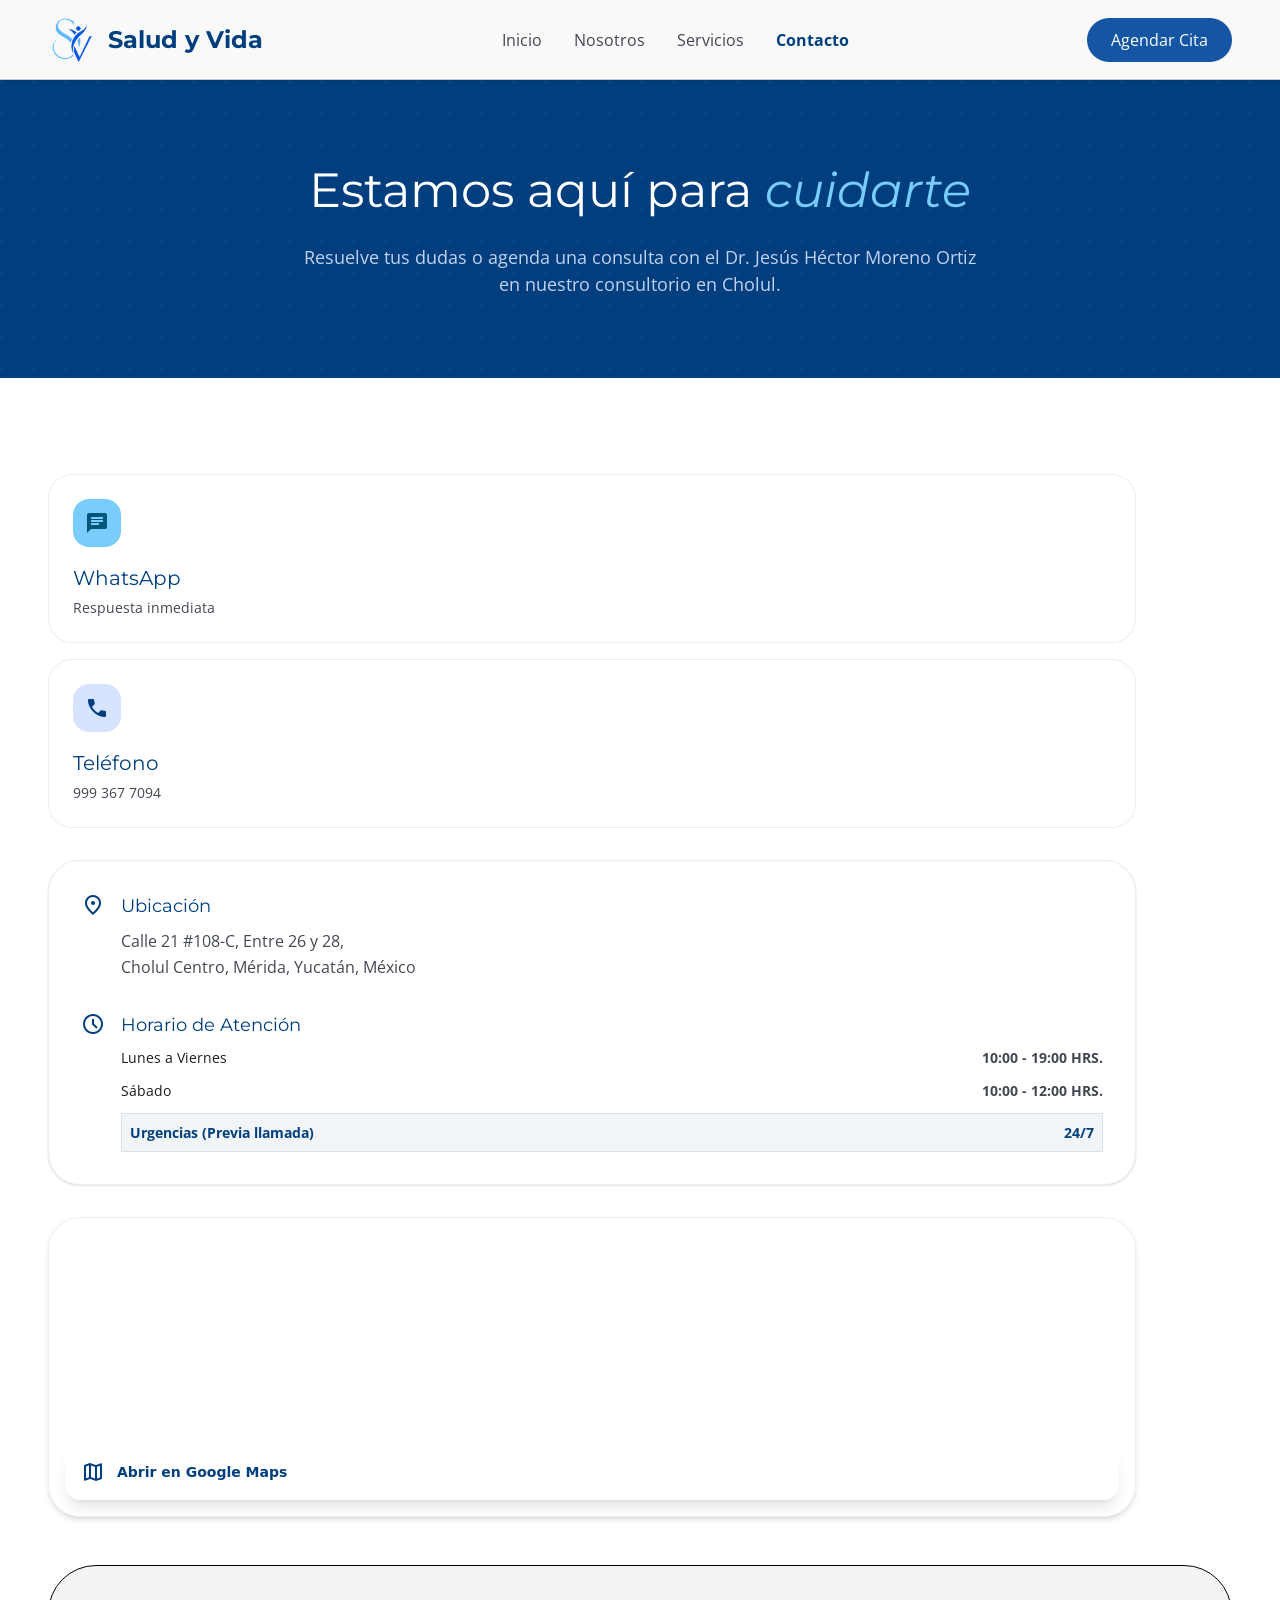
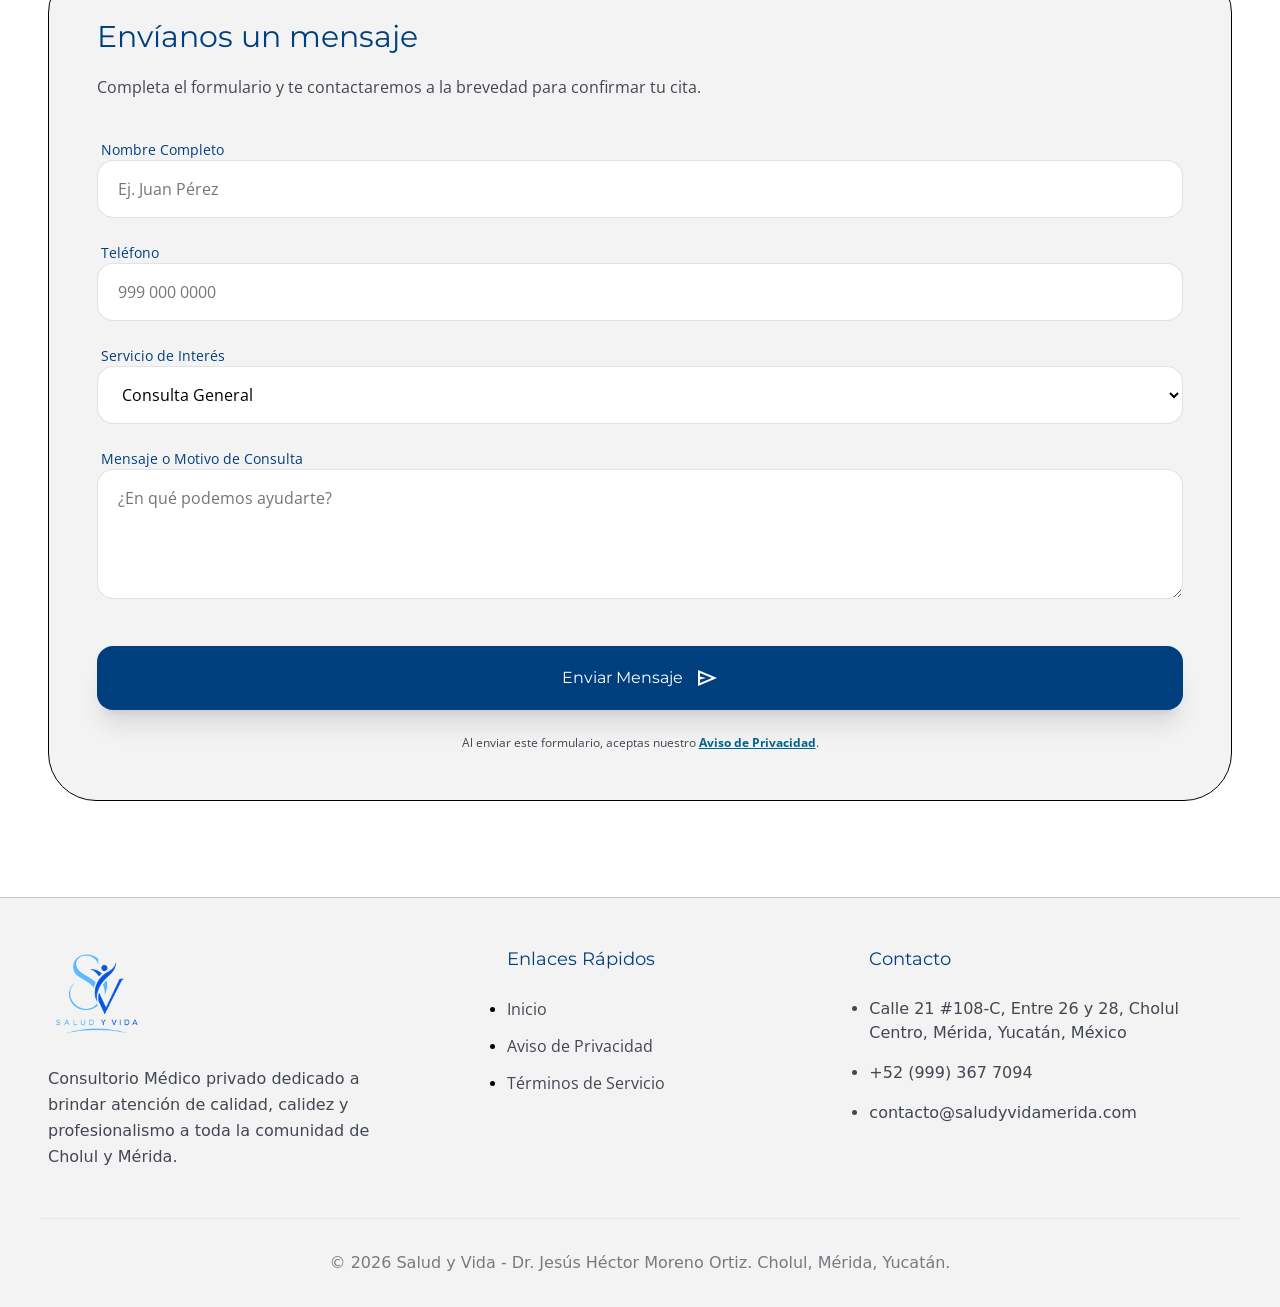
==== commit 01574510: "Renombrar CSS v3 + cache-control para _astro (evitar caching permanente)" ====
--- a/contact/index.html
+++ b/contact/index.html
@@ -1 +1 @@
-<!DOCTYPE html><html lang="es" data-astro-cid-4jmloj5z> <head><meta charset="utf-8"><meta name="viewport" content="width=device-width, initial-scale=1.0"><link rel="canonical" href="https://www.saludyvidamerida.com/contact/"><title>Contacto - Salud y Vida | Salud y Vida</title><meta name="description" content="Agenda tu consulta médica en Cholul. Contáctanos por WhatsApp o teléfono para atención general, urgencias o asesoría en nuestros servicios."><meta property="og:image" content="https://www.saludyvidamerida.com/logo-syv.webp"><link rel="icon" type="image/webp" href="/logo-syv-nt.png"><link rel="preconnect" href="https://fonts.googleapis.com"><link rel="preconnect" href="https://fonts.gstatic.com" crossorigin><link href="https://fonts.googleapis.com/css2?family=Montserrat:wght@400;600;700;800&family=Open+Sans:wght@400;600;700&family=Material+Symbols+Outlined:wght,FILL@100..700,0..1&display=swap" rel="stylesheet"><link rel="stylesheet" href="/_astro/site-styles-v2.css"></head> <body data-astro-cid-4jmloj5z> <nav class="sticky top-0 z-50 bg-surface/90 backdrop-blur-md border-b border-outline-variant shadow-sm h-20 flex items-center"> <div class="flex justify-between items-center px-gutter w-full max-w-container-max mx-auto"> <a href="/" class="flex items-center gap-3 group hover:opacity-90 transition-opacity"> <div class="w-12 h-12 flex items-center justify-center"><img src="/logo-syv-nt.png" alt="Logo Salud y Vida" class="w-full h-full object-contain"></div> <span class="font-headline-md text-[24px] font-bold text-primary">Salud y Vida</span> </a> <div class="hidden md:flex items-center gap-8"> <a href="/" class="font-body-md text-on-surface-variant hover:text-primary">Inicio</a> <a href="/nosotros" class="font-body-md text-on-surface-variant hover:text-primary">Nosotros</a> <a href="/servicios" class="font-body-md text-on-surface-variant hover:text-primary">Servicios</a> <a href="/contact" class="font-body-md text-primary font-bold">Contacto</a> </div> <a href="/contact#whatsappForm" class="hidden md:block bg-primary-container text-white px-6 py-2.5 rounded-full font-label-md hover:bg-primary">Agendar Cita</a> </div> </nav> <main class="w-full"> <section class="relative py-20 overflow-hidden bg-primary hero-pattern"> <div class="absolute inset-0 bg-primary/90"></div> <div class="relative z-10 max-w-container-max mx-auto px-gutter text-center reveal"> <h1 class="font-headline-md text-[40px] md:text-5xl text-white mb-6 leading-tight">Estamos aquí para <span class="text-secondary-container italic">cuidarte</span></h1> <p class="font-body-md text-primary-fixed max-w-2xl mx-auto opacity-90 text-lg">Resuelve tus dudas o agenda una consulta con el Dr. Jesús Héctor Moreno Ortiz en nuestro consultorio en Cholul.</p> </div> </section> <section class="py-16 md:py-24 max-w-container-max mx-auto px-gutter"> <div class="grid grid-cols-1 lg:grid-cols-12 gap-12"> <div class="lg:col-span-5 space-y-8 reveal"> <div class="grid grid-cols-1 sm:grid-cols-2 gap-4"> <a href="https://wa.me/529995135831" target="_blank" class="group p-6 bg-white rounded-3xl border border-outline-variant/30 hover:shadow-xl transition-all flex flex-col gap-4"> <div class="w-12 h-12 rounded-2xl bg-secondary-container flex items-center justify-center text-on-secondary-container"><span class="material-symbols-outlined text-2xl" style="font-variation-settings: 'FILL' 1;">chat</span></div> <div><h3 class="font-headline-md text-xl text-primary mb-1">WhatsApp</h3><p class="font-body-md text-on-surface-variant text-sm">Respuesta inmediata</p></div> </a> <a href="tel:+529993677094" class="group p-6 bg-white rounded-3xl border border-outline-variant/30 hover:shadow-xl transition-all flex flex-col gap-4"> <div class="w-12 h-12 rounded-2xl bg-primary-fixed flex items-center justify-center text-primary"><span class="material-symbols-outlined text-2xl" style="font-variation-settings: 'FILL' 1;">call</span></div> <div><h3 class="font-headline-md text-xl text-primary mb-1">Teléfono</h3><p class="font-body-md text-on-surface-variant text-sm">999 367 7094</p></div> </a> </div> <div class="p-8 bg-white rounded-[2rem] border border-outline-variant/30 shadow-sm space-y-8"> <div class="flex gap-4"> <span class="material-symbols-outlined text-primary">location_on</span> <div><h4 class="font-headline-md text-lg text-primary mb-2">Ubicación</h4><p class="font-body-md text-on-surface-variant leading-relaxed">Calle 21 #108-C, Entre 26 y 28,<br>Cholul Centro, Mérida, Yucatán, México</p></div> </div> <div class="flex gap-4"> <span class="material-symbols-outlined text-primary">schedule</span> <div class="w-full"> <h4 class="font-headline-md text-lg text-primary mb-2">Horario de Atención</h4> <div class="space-y-3 w-full text-sm font-body-md"> <div class="flex justify-between"><span class="text-on-surface">Lunes a Viernes</span><span class="text-on-surface-variant font-bold">10:00 - 19:00 HRS.</span></div> <div class="flex justify-between"><span class="text-on-surface">Sábado</span><span class="text-on-surface-variant font-bold">10:00 - 12:00 HRS.</span></div> <div class="flex justify-between p-2 bg-primary/5 rounded-lg border border-primary/10 mt-2"><span class="text-primary font-bold">Urgencias (Previa llamada)</span><span class="text-primary font-bold">24/7</span></div> </div> </div> </div> </div> <div class="group relative h-[300px] rounded-[2rem] overflow-hidden border border-outline-variant/30 shadow-md"> <iframe src="https://www.google.com/maps/embed?pb=!1m17!1m12!1m3!1d15665.994718888302!2d-89.56143996222329!3d21.037334488017834!2m3!1f0!2f0!3f0!3m2!1i1024!2i768!4f13.1!3m2!1m1!2zMjHCsDAyJzM1LjQiTiA4OcKwMzMnNDMuNyJX!5e1!3m2!1ses!2smx!4v1782427155710!5m2!1ses!2smx" class="w-full h-full absolute inset-0 z-0" style="border:0;" allowfullscreen loading="lazy" referrerpolicy="no-referrer-when-downgrade"></iframe> <a href="https://maps.app.goo.gl/aPjVKqvBLKK7SXtj6" target="_blank" class="absolute bottom-4 left-4 right-4 bg-white/95 backdrop-blur-md p-4 rounded-2xl flex items-center justify-between shadow-lg z-10"> <div class="flex items-center gap-3"><span class="material-symbols-outlined text-primary">map</span><span class="text-sm font-bold text-primary">Abrir en Google Maps</span></div> </a> </div> </div> <div id="whatsappForm" class="lg:col-span-7 bg-surface-container-low rounded-[3rem] p-8 md:p-12 border border-outline-variant/20 reveal delay-100"> <div class="mb-10"> <h2 class="font-headline-md text-3xl text-primary mb-4">Envíanos un mensaje</h2> <p class="font-body-md text-on-surface-variant">Completa el formulario y te contactaremos a la brevedad para confirmar tu cita.</p> </div> <form class="space-y-6" id="contactoForm"> <div class="grid grid-cols-1 md:grid-cols-2 gap-6"> <div class="space-y-2"><label class="block font-label-md text-sm text-primary ml-1" for="name">Nombre Completo</label><input class="w-full bg-white border border-outline-variant/50 rounded-2xl px-5 py-4 outline-none font-body-md" id="name" placeholder="Ej. Juan Pérez" type="text" required></div> <div class="space-y-2"><label class="block font-label-md text-sm text-primary ml-1" for="phone">Teléfono</label><input class="w-full bg-white border border-outline-variant/50 rounded-2xl px-5 py-4 outline-none font-body-md" id="phone" placeholder="999 000 0000" type="tel" required></div> </div> <div class="space-y-2"> <label class="block font-label-md text-sm text-primary ml-1" for="service">Servicio de Interés</label> <select class="w-full bg-white border border-outline-variant/50 rounded-2xl px-5 py-4 outline-none font-body-md" id="service"> <option>Consulta General</option><option>Urgencias Médicas</option><option>Médicina regenerativa y terapia celular</option><option>Endoscopía gastrointestinal</option><option>Seguimiento de Pacientes</option><option>Medicina Ortomolecular IV</option><option>Otros</option> </select> </div> <div class="space-y-2"><label class="block font-label-md text-sm text-primary ml-1" for="message">Mensaje o Motivo de Consulta</label><textarea class="w-full bg-white border border-outline-variant/50 rounded-2xl px-5 py-4 outline-none resize-none font-body-md" id="message" placeholder="¿En qué podemos ayudarte?" rows="4" required></textarea></div> <div class="pt-4"><button class="w-full bg-primary text-white font-headline-md py-5 rounded-2xl shadow-xl flex items-center justify-center gap-3" type="submit">Enviar Mensaje<span class="material-symbols-outlined">send</span></button></div> <p class="text-center font-label-md text-[12px] text-on-surface-variant mt-4">Al enviar este formulario, aceptas nuestro <a class="text-secondary font-bold underline" href="/privacidad">Aviso de Privacidad</a>.</p> </form> </div> </div> </section> <div id="toast-container" class="fixed bottom-6 left-1/2 -translate-x-1/2 md:left-auto md:right-6 md:translate-x-0 z-[100] flex flex-col gap-3 pointer-events-none w-[90%] md:w-auto max-w-sm"></div> </main> <script type="module">function m(a,c="error"){const t=document.getElementById("toast-container");if(!t)return;const e=document.createElement("div"),n=c==="error",r=n?"border-red-500":"border-primary",o=n?"text-red-500":"text-primary",s=n?"error":"check_circle";e.className=`bg-white/95 backdrop-blur-md border-l-4 ${r} shadow-xl rounded-2xl p-4 flex items-center gap-3 pointer-events-auto transform transition-all duration-300 translate-y-10 opacity-0`,e.innerHTML=`<span class="material-symbols-outlined ${o} text-2xl">${s}</span><p class="font-body-md text-sm text-on-surface-variant font-medium">${a}</p>`,t.appendChild(e),requestAnimationFrame(()=>{e.classList.remove("translate-y-10","opacity-0"),e.classList.add("translate-y-0","opacity-100")}),setTimeout(()=>{e.classList.remove("translate-y-0","opacity-100"),e.classList.add("translate-y-10","opacity-0"),setTimeout(()=>e.remove(),300)},4e3)}document.getElementById("contactoForm").addEventListener("submit",function(c){c.preventDefault();const t=document.getElementById("name"),e=document.getElementById("phone"),n=document.getElementById("service"),r=document.getElementById("message");const o=t.value.trim(),s=e.value.trim(),l=n.value,u=r.value.trim(),p=/^[a-zA-ZáéíóúÁÉÍÓÚñÑ\s]+$/;if(o.length<3||!p.test(o)){m("Ingresa un nombre válido (solo letras, mín. 3 caracteres).","error"),t.focus();return}const d=s.replace(/\D/g,"");if(d.length<10||d.length>15){m("Ingresa un número de teléfono válido (al menos 10 dígitos).","error"),e.focus();return}const g="529995135831",y=`👋 ¡Hola, equipo de *Salud y Vida*!\nMe gustaría agendar una cita o recibir más información.\n\n📋 *MIS DATOS:*\n👤 *Nombre:* ${o}\n📱 *Teléfono:* ${s}\n🩺 *Servicio:* ${l}\n\n💬 *MOTIVO DE CONSULTA:*\n_${u}_\n\nQuedo a la espera de su respuesta. ¡Gracias! ✨`,f=encodeURIComponent(y),v=`https://wa.me/${g}?text=${f}`;window.open(v,"_blank")});</script> <footer class="bg-surface-container-low border-t border-outline-variant"> <div class="grid grid-cols-1 md:grid-cols-3 gap-stack-lg px-gutter py-stack-lg max-w-container-max mx-auto"> <div> <img src="/logo-syv-nb.png" alt="Logo Salud y Vida" class="w-24 h-auto object-contain mb-6"> <p class="text-body-md text-on-surface-variant leading-relaxed">Consultorio Médico privado dedicado a brindar atención de calidad, calidez y profesionalismo a toda la comunidad de Cholul y Mérida.</p> </div> <div class="md:px-12"> <h4 class="font-headline-md text-[18px] text-primary mb-6">Enlaces Rápidos</h4> <ul class="space-y-3"> <li><a class="text-on-surface-variant hover:text-secondary font-label-md" href="/">Inicio</a></li> <li><a class="text-on-surface-variant hover:text-secondary font-label-md" href="/privacidad">Aviso de Privacidad</a></li> <li><a class="text-on-surface-variant hover:text-secondary font-label-md" href="/terminos">Términos de Servicio</a></li> </ul> </div> <div> <h4 class="font-headline-md text-[18px] text-primary mb-6">Contacto</h4> <ul class="space-y-4"> <li class="text-on-surface-variant text-label-md">Calle 21 #108-C, Entre 26 y 28, Cholul Centro, Mérida, Yucatán, México</li> <li class="text-on-surface-variant text-label-md">+52 (999) 367 7094</li> <li class="text-on-surface-variant text-label-md">contacto@saludyvidamerida.com</li> </ul> </div> </div> <div class="max-w-container-max mx-auto px-gutter py-8 border-t border-outline-variant/30 text-center"> <p class="text-label-md text-on-surface-variant opacity-70">© 2026 Salud y Vida - Dr. Jesús Héctor Moreno Ortiz. Cholul, Mérida, Yucatán.</p> </div> </footer><script>function initReveal(){const els=document.querySelectorAll(".reveal");const io=new IntersectionObserver(entries=>{entries.forEach(e=>{if(e.isIntersecting)e.target.classList.add("active")})},{threshold:.15});els.forEach(e=>io.observe(e))}document.readyState==="complete"||document.readyState==="interactive"?initReveal():document.addEventListener("DOMContentLoaded",initReveal);</script></body></html>
+<!DOCTYPE html><html lang="es" data-astro-cid-4jmloj5z> <head><meta charset="utf-8"><meta name="viewport" content="width=device-width, initial-scale=1.0"><link rel="canonical" href="https://www.saludyvidamerida.com/contact/"><title>Contacto - Salud y Vida | Salud y Vida</title><meta name="description" content="Agenda tu consulta médica en Cholul. Contáctanos por WhatsApp o teléfono para atención general, urgencias o asesoría en nuestros servicios."><meta property="og:image" content="https://www.saludyvidamerida.com/logo-syv.webp"><link rel="icon" type="image/webp" href="/logo-syv-nt.png"><link rel="preconnect" href="https://fonts.googleapis.com"><link rel="preconnect" href="https://fonts.gstatic.com" crossorigin><link href="https://fonts.googleapis.com/css2?family=Montserrat:wght@400;600;700;800&family=Open+Sans:wght@400;600;700&family=Material+Symbols+Outlined:wght,FILL@100..700,0..1&display=swap" rel="stylesheet"><link rel="stylesheet" href="/_astro/site-styles-v3.css"></head> <body data-astro-cid-4jmloj5z> <nav class="sticky top-0 z-50 bg-surface/90 backdrop-blur-md border-b border-outline-variant shadow-sm h-20 flex items-center"> <div class="flex justify-between items-center px-gutter w-full max-w-container-max mx-auto"> <a href="/" class="flex items-center gap-3 group hover:opacity-90 transition-opacity"> <div class="w-12 h-12 flex items-center justify-center"><img src="/logo-syv-nt.png" alt="Logo Salud y Vida" class="w-full h-full object-contain"></div> <span class="font-headline-md text-[24px] font-bold text-primary">Salud y Vida</span> </a> <div class="hidden md:flex items-center gap-8"> <a href="/" class="font-body-md text-on-surface-variant hover:text-primary">Inicio</a> <a href="/nosotros" class="font-body-md text-on-surface-variant hover:text-primary">Nosotros</a> <a href="/servicios" class="font-body-md text-on-surface-variant hover:text-primary">Servicios</a> <a href="/contact" class="font-body-md text-primary font-bold">Contacto</a> </div> <a href="/contact#whatsappForm" class="hidden md:block bg-primary-container text-white px-6 py-2.5 rounded-full font-label-md hover:bg-primary">Agendar Cita</a> </div> </nav> <main class="w-full"> <section class="relative py-20 overflow-hidden bg-primary hero-pattern"> <div class="absolute inset-0 bg-primary/90"></div> <div class="relative z-10 max-w-container-max mx-auto px-gutter text-center reveal"> <h1 class="font-headline-md text-[40px] md:text-5xl text-white mb-6 leading-tight">Estamos aquí para <span class="text-secondary-container italic">cuidarte</span></h1> <p class="font-body-md text-primary-fixed max-w-2xl mx-auto opacity-90 text-lg">Resuelve tus dudas o agenda una consulta con el Dr. Jesús Héctor Moreno Ortiz en nuestro consultorio en Cholul.</p> </div> </section> <section class="py-16 md:py-24 max-w-container-max mx-auto px-gutter"> <div class="grid grid-cols-1 lg:grid-cols-12 gap-12"> <div class="lg:col-span-5 space-y-8 reveal"> <div class="grid grid-cols-1 sm:grid-cols-2 gap-4"> <a href="https://wa.me/529995135831" target="_blank" class="group p-6 bg-white rounded-3xl border border-outline-variant/30 hover:shadow-xl transition-all flex flex-col gap-4"> <div class="w-12 h-12 rounded-2xl bg-secondary-container flex items-center justify-center text-on-secondary-container"><span class="material-symbols-outlined text-2xl" style="font-variation-settings: 'FILL' 1;">chat</span></div> <div><h3 class="font-headline-md text-xl text-primary mb-1">WhatsApp</h3><p class="font-body-md text-on-surface-variant text-sm">Respuesta inmediata</p></div> </a> <a href="tel:+529993677094" class="group p-6 bg-white rounded-3xl border border-outline-variant/30 hover:shadow-xl transition-all flex flex-col gap-4"> <div class="w-12 h-12 rounded-2xl bg-primary-fixed flex items-center justify-center text-primary"><span class="material-symbols-outlined text-2xl" style="font-variation-settings: 'FILL' 1;">call</span></div> <div><h3 class="font-headline-md text-xl text-primary mb-1">Teléfono</h3><p class="font-body-md text-on-surface-variant text-sm">999 367 7094</p></div> </a> </div> <div class="p-8 bg-white rounded-[2rem] border border-outline-variant/30 shadow-sm space-y-8"> <div class="flex gap-4"> <span class="material-symbols-outlined text-primary">location_on</span> <div><h4 class="font-headline-md text-lg text-primary mb-2">Ubicación</h4><p class="font-body-md text-on-surface-variant leading-relaxed">Calle 21 #108-C, Entre 26 y 28,<br>Cholul Centro, Mérida, Yucatán, México</p></div> </div> <div class="flex gap-4"> <span class="material-symbols-outlined text-primary">schedule</span> <div class="w-full"> <h4 class="font-headline-md text-lg text-primary mb-2">Horario de Atención</h4> <div class="space-y-3 w-full text-sm font-body-md"> <div class="flex justify-between"><span class="text-on-surface">Lunes a Viernes</span><span class="text-on-surface-variant font-bold">10:00 - 19:00 HRS.</span></div> <div class="flex justify-between"><span class="text-on-surface">Sábado</span><span class="text-on-surface-variant font-bold">10:00 - 12:00 HRS.</span></div> <div class="flex justify-between p-2 bg-primary/5 rounded-lg border border-primary/10 mt-2"><span class="text-primary font-bold">Urgencias (Previa llamada)</span><span class="text-primary font-bold">24/7</span></div> </div> </div> </div> </div> <div class="group relative h-[300px] rounded-[2rem] overflow-hidden border border-outline-variant/30 shadow-md"> <iframe src="https://www.google.com/maps/embed?pb=!1m17!1m12!1m3!1d15665.994718888302!2d-89.56143996222329!3d21.037334488017834!2m3!1f0!2f0!3f0!3m2!1i1024!2i768!4f13.1!3m2!1m1!2zMjHCsDAyJzM1LjQiTiA4OcKwMzMnNDMuNyJX!5e1!3m2!1ses!2smx!4v1782427155710!5m2!1ses!2smx" class="w-full h-full absolute inset-0 z-0" style="border:0;" allowfullscreen loading="lazy" referrerpolicy="no-referrer-when-downgrade"></iframe> <a href="https://maps.app.goo.gl/aPjVKqvBLKK7SXtj6" target="_blank" class="absolute bottom-4 left-4 right-4 bg-white/95 backdrop-blur-md p-4 rounded-2xl flex items-center justify-between shadow-lg z-10"> <div class="flex items-center gap-3"><span class="material-symbols-outlined text-primary">map</span><span class="text-sm font-bold text-primary">Abrir en Google Maps</span></div> </a> </div> </div> <div id="whatsappForm" class="lg:col-span-7 bg-surface-container-low rounded-[3rem] p-8 md:p-12 border border-outline-variant/20 reveal delay-100"> <div class="mb-10"> <h2 class="font-headline-md text-3xl text-primary mb-4">Envíanos un mensaje</h2> <p class="font-body-md text-on-surface-variant">Completa el formulario y te contactaremos a la brevedad para confirmar tu cita.</p> </div> <form class="space-y-6" id="contactoForm"> <div class="grid grid-cols-1 md:grid-cols-2 gap-6"> <div class="space-y-2"><label class="block font-label-md text-sm text-primary ml-1" for="name">Nombre Completo</label><input class="w-full bg-white border border-outline-variant/50 rounded-2xl px-5 py-4 outline-none font-body-md" id="name" placeholder="Ej. Juan Pérez" type="text" required></div> <div class="space-y-2"><label class="block font-label-md text-sm text-primary ml-1" for="phone">Teléfono</label><input class="w-full bg-white border border-outline-variant/50 rounded-2xl px-5 py-4 outline-none font-body-md" id="phone" placeholder="999 000 0000" type="tel" required></div> </div> <div class="space-y-2"> <label class="block font-label-md text-sm text-primary ml-1" for="service">Servicio de Interés</label> <select class="w-full bg-white border border-outline-variant/50 rounded-2xl px-5 py-4 outline-none font-body-md" id="service"> <option>Consulta General</option><option>Urgencias Médicas</option><option>Médicina regenerativa y terapia celular</option><option>Endoscopía gastrointestinal</option><option>Seguimiento de Pacientes</option><option>Medicina Ortomolecular IV</option><option>Otros</option> </select> </div> <div class="space-y-2"><label class="block font-label-md text-sm text-primary ml-1" for="message">Mensaje o Motivo de Consulta</label><textarea class="w-full bg-white border border-outline-variant/50 rounded-2xl px-5 py-4 outline-none resize-none font-body-md" id="message" placeholder="¿En qué podemos ayudarte?" rows="4" required></textarea></div> <div class="pt-4"><button class="w-full bg-primary text-white font-headline-md py-5 rounded-2xl shadow-xl flex items-center justify-center gap-3" type="submit">Enviar Mensaje<span class="material-symbols-outlined">send</span></button></div> <p class="text-center font-label-md text-[12px] text-on-surface-variant mt-4">Al enviar este formulario, aceptas nuestro <a class="text-secondary font-bold underline" href="/privacidad">Aviso de Privacidad</a>.</p> </form> </div> </div> </section> <div id="toast-container" class="fixed bottom-6 left-1/2 -translate-x-1/2 md:left-auto md:right-6 md:translate-x-0 z-[100] flex flex-col gap-3 pointer-events-none w-[90%] md:w-auto max-w-sm"></div> </main> <script type="module">function m(a,c="error"){const t=document.getElementById("toast-container");if(!t)return;const e=document.createElement("div"),n=c==="error",r=n?"border-red-500":"border-primary",o=n?"text-red-500":"text-primary",s=n?"error":"check_circle";e.className=`bg-white/95 backdrop-blur-md border-l-4 ${r} shadow-xl rounded-2xl p-4 flex items-center gap-3 pointer-events-auto transform transition-all duration-300 translate-y-10 opacity-0`,e.innerHTML=`<span class="material-symbols-outlined ${o} text-2xl">${s}</span><p class="font-body-md text-sm text-on-surface-variant font-medium">${a}</p>`,t.appendChild(e),requestAnimationFrame(()=>{e.classList.remove("translate-y-10","opacity-0"),e.classList.add("translate-y-0","opacity-100")}),setTimeout(()=>{e.classList.remove("translate-y-0","opacity-100"),e.classList.add("translate-y-10","opacity-0"),setTimeout(()=>e.remove(),300)},4e3)}document.getElementById("contactoForm").addEventListener("submit",function(c){c.preventDefault();const t=document.getElementById("name"),e=document.getElementById("phone"),n=document.getElementById("service"),r=document.getElementById("message");const o=t.value.trim(),s=e.value.trim(),l=n.value,u=r.value.trim(),p=/^[a-zA-ZáéíóúÁÉÍÓÚñÑ\s]+$/;if(o.length<3||!p.test(o)){m("Ingresa un nombre válido (solo letras, mín. 3 caracteres).","error"),t.focus();return}const d=s.replace(/\D/g,"");if(d.length<10||d.length>15){m("Ingresa un número de teléfono válido (al menos 10 dígitos).","error"),e.focus();return}const g="529995135831",y=`👋 ¡Hola, equipo de *Salud y Vida*!\nMe gustaría agendar una cita o recibir más información.\n\n📋 *MIS DATOS:*\n👤 *Nombre:* ${o}\n📱 *Teléfono:* ${s}\n🩺 *Servicio:* ${l}\n\n💬 *MOTIVO DE CONSULTA:*\n_${u}_\n\nQuedo a la espera de su respuesta. ¡Gracias! ✨`,f=encodeURIComponent(y),v=`https://wa.me/${g}?text=${f}`;window.open(v,"_blank")});</script> <footer class="bg-surface-container-low border-t border-outline-variant"> <div class="grid grid-cols-1 md:grid-cols-3 gap-stack-lg px-gutter py-stack-lg max-w-container-max mx-auto"> <div> <img src="/logo-syv-nb.png" alt="Logo Salud y Vida" class="w-24 h-auto object-contain mb-6"> <p class="text-body-md text-on-surface-variant leading-relaxed">Consultorio Médico privado dedicado a brindar atención de calidad, calidez y profesionalismo a toda la comunidad de Cholul y Mérida.</p> </div> <div class="md:px-12"> <h4 class="font-headline-md text-[18px] text-primary mb-6">Enlaces Rápidos</h4> <ul class="space-y-3"> <li><a class="text-on-surface-variant hover:text-secondary font-label-md" href="/">Inicio</a></li> <li><a class="text-on-surface-variant hover:text-secondary font-label-md" href="/privacidad">Aviso de Privacidad</a></li> <li><a class="text-on-surface-variant hover:text-secondary font-label-md" href="/terminos">Términos de Servicio</a></li> </ul> </div> <div> <h4 class="font-headline-md text-[18px] text-primary mb-6">Contacto</h4> <ul class="space-y-4"> <li class="text-on-surface-variant text-label-md">Calle 21 #108-C, Entre 26 y 28, Cholul Centro, Mérida, Yucatán, México</li> <li class="text-on-surface-variant text-label-md">+52 (999) 367 7094</li> <li class="text-on-surface-variant text-label-md">contacto@saludyvidamerida.com</li> </ul> </div> </div> <div class="max-w-container-max mx-auto px-gutter py-8 border-t border-outline-variant/30 text-center"> <p class="text-label-md text-on-surface-variant opacity-70">© 2026 Salud y Vida - Dr. Jesús Héctor Moreno Ortiz. Cholul, Mérida, Yucatán.</p> </div> </footer><script>function initReveal(){const els=document.querySelectorAll(".reveal");const io=new IntersectionObserver(entries=>{entries.forEach(e=>{if(e.isIntersecting)e.target.classList.add("active")})},{threshold:.15});els.forEach(e=>io.observe(e))}document.readyState==="complete"||document.readyState==="interactive"?initReveal():document.addEventListener("DOMContentLoaded",initReveal);</script></body></html>
--- a/_astro/site-styles-v3.css
+++ b/_astro/site-styles-v3.css
@@ -0,0 +1,78 @@
+.dropdown[data-astro-cid-3ef6ksr2]:hover .dropdown-menu[data-astro-cid-3ef6ksr2]{display:block}.material-symbols-outlined[data-astro-cid-3ef6ksr2]{font-variation-settings:"FILL" 0,"wght" 400,"GRAD" 0,"opsz" 24}@layer properties{@supports (((-webkit-hyphens:none)) and (not (margin-trim:inline))) or ((-moz-orient:inline) and (not (color:rgb(from red r g b)))){*,:before,:after,::backdrop{--tw-translate-x:0;--tw-translate-y:0;--tw-translate-z:0;--tw-rotate-x:initial;--tw-rotate-y:initial;--tw-rotate-z:initial;--tw-skew-x:initial;--tw-skew-y:initial;--tw-space-y-reverse:0;--tw-space-x-reverse:0;--tw-border-style:solid;--tw-gradient-position:initial;--tw-gradient-from:#0000;--tw-gradient-via:#0000;--tw-gradient-to:#0000;--tw-gradient-stops:initial;--tw-gradient-via-stops:initial;--tw-gradient-from-position:0%;--tw-gradient-via-position:50%;--tw-gradient-to-position:100%;--tw-leading:initial;--tw-font-weight:initial;--tw-tracking:initial;--tw-shadow:0 0 #0000;--tw-shadow-color:initial;--tw-shadow-alpha:100%;--tw-inset-shadow:0 0 #0000;--tw-inset-shadow-color:initial;--tw-inset-shadow-alpha:100%;--tw-ring-color:initial;--tw-ring-shadow:0 0 #0000;--tw-inset-ring-color:initial;--tw-inset-ring-shadow:0 0 #0000;--tw-ring-inset:initial;--tw-ring-offset-width:0px;--tw-ring-offset-color:#fff;--tw-ring-offset-shadow:0 0 #0000;--tw-blur:initial;--tw-brightness:initial;--tw-contrast:initial;--tw-grayscale:initial;--tw-hue-rotate:initial;--tw-invert:initial;--tw-opacity:initial;--tw-saturate:initial;--tw-sepia:initial;--tw-drop-shadow:initial;--tw-drop-shadow-color:initial;--tw-drop-shadow-alpha:100%;--tw-drop-shadow-size:initial;--tw-backdrop-blur:initial;--tw-backdrop-brightness:initial;--tw-backdrop-contrast:initial;--tw-backdrop-grayscale:initial;--tw-backdrop-hue-rotate:initial;--tw-backdrop-invert:initial;--tw-backdrop-opacity:initial;--tw-backdrop-saturate:initial;--tw-backdrop-sepia:initial;--tw-duration:initial;--tw-scale-x:1;--tw-scale-y:1;--tw-scale-z:1}}}@layer theme{:root,:host{--font-sans:ui-sans-serif, system-ui, sans-serif;--font-mono:ui-monospace, SFMono-Regular, Menlo, Monaco, Consolas, monospace;--color-red-500:oklch(63.7% .237 25.331);--color-white:#fff;--spacing:.25rem;--container-sm:24rem;--container-md:28rem;--container-xl:36rem;--container-2xl:42rem;--container-3xl:48rem;--container-4xl:56rem;--container-5xl:64rem;--text-sm:.875rem;--text-sm--line-height:calc(1.25 / .875);--text-base:1rem;--text-base--line-height: 1.5 ;--text-lg:1.125rem;--text-lg--line-height:calc(1.75 / 1.125);--text-xl:1.25rem;--text-xl--line-height:calc(1.75 / 1.25);--text-2xl:1.5rem;--text-2xl--line-height:calc(2 / 1.5);--text-3xl:1.875rem;--text-3xl--line-height: 1.2 ;--text-4xl:2.25rem;--text-4xl--line-height:calc(2.5 / 2.25);--text-5xl:3rem;--text-5xl--line-height:1;--text-6xl:3.75rem;--text-6xl--line-height:1;--text-8xl:6rem;--text-8xl--line-height:1;--font-weight-medium:500;--font-weight-semibold:600;--font-weight-bold:700;--tracking-wide:.025em;--tracking-wider:.05em;--leading-tight:1.25;--leading-snug:1.375;--leading-relaxed:1.625;--radius-lg:.5rem;--radius-xl:.75rem;--radius-2xl:1rem;--radius-3xl:1.5rem;--drop-shadow-md:0 3px 3px #0000001f;--blur-sm:8px;--blur-md:12px;--blur-2xl:40px;--blur-3xl:64px;--default-transition-duration:.15s;--default-transition-timing-function:cubic-bezier(.4, 0, .2, 1);--default-font-family:var(--font-sans);--color-primary:#003f7e;--color-primary-container:#1456a3;--color-on-primary-container:#b3ceff;--color-surface:#f9f9f9;--color-on-surface:#1a1c1c;--color-on-surface-variant:#424751;--color-outline-variant:#c2c6d3;--color-secondary-fixed:#c4e7ff;--color-surface-container-low:#f3f3f4;--color-surface-container-lowest:#ffffff;--color-secondary:#00658b;--color-primary-fixed:#d6e3ff;--color-secondary-container:#79cdfd;--color-on-secondary-container:#005778;--font-headline-md:"Montserrat", sans-serif;--font-body-md:"Open Sans", sans-serif;--font-label-md:"Open Sans", sans-serif;--spacing-container-max:1200px;--spacing-gutter:.5rem;--spacing-stack-lg:3rem}}@layer base{*,:after,:before,::backdrop{box-sizing:border-box;border:0 solid;margin:0;padding:0}html,:host{-webkit-text-size-adjust:100%;tab-size:4;line-height:1.5;font-family:var(--default-font-family)}h1,h2,h3,h4,h5,h6{font-size:inherit;font-weight:inherit}a{color:inherit;text-decoration:inherit}img,svg,video,canvas,audio,iframe,embed,object{vertical-align:middle;display:block}img,video{max-width:100%;height:auto}button,input,select,optgroup,textarea{font:inherit;color:inherit}[hidden]:where(:not([hidden=until-found])){display:none!important}}@layer utilities{.pointer-events-none{pointer-events:none}.absolute{position:absolute}.fixed{position:fixed}.relative{position:relative}.sticky{position:sticky}.inset-0{inset:0}.top-0{top:0}.top-1\/2{top:50%}.top-20{top:calc(var(--spacing)*20)}.top-full{top:100%}.right-0{right:0}.right-4{right:calc(var(--spacing)*4)}.right-6{right:calc(var(--spacing)*6)}.bottom-0{bottom:0}.bottom-4{bottom:calc(var(--spacing)*4)}.bottom-6{bottom:calc(var(--spacing)*6)}.left-0{left:0}.left-1\/2{left:50%}.left-4{left:calc(var(--spacing)*4)}.z-0{z-index:0}.z-5{z-index:5}.z-10{z-index:10}.z-20{z-index:20}.z-50{z-index:50}.z-\[100\]{z-index:100}.order-1{order:1}.order-2{order:2}.mx-auto{margin-inline:auto}.mb-0{margin-bottom:0}.mb-1{margin-bottom:calc(var(--spacing)*1)}.mb-2{margin-bottom:calc(var(--spacing)*2)}.mb-3{margin-bottom:calc(var(--spacing)*3)}.mb-4{margin-bottom:calc(var(--spacing)*4)}.mb-6{margin-bottom:calc(var(--spacing)*6)}.mb-8{margin-bottom:calc(var(--spacing)*8)}.mb-10{margin-bottom:calc(var(--spacing)*10)}.mb-16{margin-bottom:calc(var(--spacing)*16)}.mt-1{margin-top:calc(var(--spacing)*1)}.mt-4{margin-top:calc(var(--spacing)*4)}.mt-auto{margin-top:auto}.ml-1{margin-left:calc(var(--spacing)*1)}.ml-11{margin-left:calc(var(--spacing)*11)}.block{display:block}.flex{display:flex}.grid{display:grid}.hidden{display:none}.inline-block{display:inline-block}.inline-flex{display:inline-flex}.aspect-\[4\/5\]{aspect-ratio:4/5}.h-1{height:calc(var(--spacing)*1)}.h-1\.5{height:calc(var(--spacing)*1.5)}.h-8{height:calc(var(--spacing)*8)}.h-10{height:calc(var(--spacing)*10)}.h-12{height:calc(var(--spacing)*12)}.h-16{height:calc(var(--spacing)*16)}.h-20{height:calc(var(--spacing)*20)}.h-24{height:calc(var(--spacing)*24)}.h-32{height:calc(var(--spacing)*32)}.h-48{height:calc(var(--spacing)*48)}.h-64{height:calc(var(--spacing)*64)}.h-\[300px\]{height:300px}.h-\[400px\]{height:400px}.h-\[450px\]{height:450px}.h-auto{height:auto}.h-full{height:100%}.min-h-\[300px\]{min-height:300px}.min-h-\[600px\]{min-height:600px}.min-h-\[700px\]{min-height:700px}.w-8{width:calc(var(--spacing)*8)}.w-10{width:calc(var(--spacing)*10)}.w-12{width:calc(var(--spacing)*12)}.w-16{width:calc(var(--spacing)*16)}.w-24{width:calc(var(--spacing)*24)}.w-48{width:calc(var(--spacing)*48)}.w-64{width:calc(var(--spacing)*64)}.w-full{width:100%}.max-w-2xl{max-width:var(--container-2xl)}.max-w-3xl{max-width:var(--container-3xl)}.max-w-4xl{max-width:var(--container-4xl)}.max-w-container-max{max-width:var(--spacing-container-max)}.max-w-xl{max-width:var(--container-xl)}.flex-1{flex:1}.flex-shrink-0{flex-shrink:0}.flex-col{flex-direction:column}.flex-wrap{flex-wrap:wrap}.items-center{align-items:center}.items-start{align-items:flex-start}.items-stretch{align-items:stretch}.justify-between{justify-content:space-between}.justify-center{justify-content:center}.justify-end{justify-content:flex-end}.gap-2{gap:calc(var(--spacing)*2)}.gap-3{gap:calc(var(--spacing)*3)}.gap-4{gap:calc(var(--spacing)*4)}.gap-6{gap:calc(var(--spacing)*6)}.gap-8{gap:calc(var(--spacing)*8)}.gap-12{gap:calc(var(--spacing)*12)}.gap-16{gap:calc(var(--spacing)*16)}.gap-stack-lg{gap:var(--spacing-stack-lg)}:where(.space-y-3>:not(:last-child)){margin-block-end:calc(var(--spacing)*3)}:where(.space-y-4>:not(:last-child)){margin-block-end:calc(var(--spacing)*4)}:where(.space-y-6>:not(:last-child)){margin-block-end:calc(var(--spacing)*6)}:where(.space-y-8>:not(:last-child)){margin-block-end:calc(var(--spacing)*8)}:where(.space-y-10>:not(:last-child)){margin-block-end:calc(var(--spacing)*10)}.overflow-hidden{overflow:hidden}.rounded-2xl{border-radius:var(--radius-2xl)}.rounded-3xl{border-radius:var(--radius-3xl)}.rounded-\[1\.5rem\]{border-radius:1.5rem}.rounded-\[2rem\]{border-radius:2rem}.rounded-\[3rem\]{border-radius:3rem}.rounded-full{border-radius:9999px}.rounded-xl{border-radius:var(--radius-xl)}.border{border-width:1px}.border-2{border-width:2px}.border-4{border-width:4px}.border-t{border-top-width:1px}.border-t-2{border-top-width:2px}.border-b{border-bottom-width:1px}.border-b-2{border-bottom-width:2px}.border-l-4{border-left-width:4px}.border-outline-variant{border-color:var(--color-outline-variant)}.border-outline-variant\/30{border-color:#c2c6d34d}.border-outline-variant\/40{border-color:#c2c6d366}.border-outline-variant\/50{border-color:#c2c6d380}.border-primary{border-color:var(--color-primary)}.border-primary\/10{border-color:#003f7e1a}.border-red-500{border-color:var(--color-red-500)}.border-secondary{border-color:var(--color-secondary)}.border-secondary-container{border-color:var(--color-secondary-container)}.border-secondary\/10{border-color:#00658b1a}.border-secondary\/20{border-color:#00658b33}.border-transparent{border-color:transparent}.border-white{border-color:var(--color-white)}.border-white\/10{border-color:#ffffff1a}.border-white\/20{border-color:#ffffff33}.border-white\/30{border-color:#ffffff4d}.border-white\/50{border-color:#ffffff80}.bg-\[\#25D366\]{background-color:#25d366}.bg-outline-variant\/40{background-color:#c2c6d366}.bg-primary{background-color:var(--color-primary)}.bg-primary-container{background-color:var(--color-primary-container)}.bg-primary-fixed{background-color:var(--color-primary-fixed)}.bg-primary-fixed\/20{background-color:#d6e3ff33}.bg-primary\/5{background-color:#003f7e0d}.bg-primary\/10{background-color:#003f7e1a}.bg-primary\/90{background-color:#003f7ee6}.bg-secondary{background-color:var(--color-secondary)}.bg-secondary-container{background-color:var(--color-secondary-container)}.bg-secondary-container\/20{background-color:#79cdfd33}.bg-secondary-container\/30{background-color:#79cdfd4d}.bg-secondary-fixed{background-color:var(--color-secondary-fixed)}.bg-secondary-fixed\/30{background-color:#c4e7ff4d}.bg-secondary-fixed\/50{background-color:#c4e7ff80}.bg-secondary\/10{background-color:#00658b1a}.bg-surface{background-color:var(--color-surface)}.bg-surface-container-low{background-color:var(--color-surface-container-low)}.bg-surface-container-lowest{background-color:var(--color-surface-container-lowest)}.bg-surface\/90{background-color:#f9f9f9e6}.bg-transparent{background-color:transparent}.bg-white{background-color:var(--color-white)}.bg-white\/5{background-color:#ffffff0d}.bg-white\/10{background-color:#ffffff1a}.bg-white\/20{background-color:#ffffff33}.bg-white\/40{background-color:#ffffff66}.bg-white\/80{background-color:#ffffffcc}.bg-white\/95{background-color:#fffffff2}.bg-gradient-to-r{background-image:linear-gradient(to right, var(--tw-gradient-stops))}.bg-gradient-to-t{background-image:linear-gradient(to top, var(--tw-gradient-stops))}.from-primary\/90{--tw-gradient-from:#003f7ee6;--tw-gradient-stops:var(--tw-gradient-from), var(--tw-gradient-to, transparent)}.to-transparent{--tw-gradient-to:transparent}.object-contain{object-fit:contain}.object-cover{object-fit:cover}.object-center{object-position:center}.object-right{object-position:right}.p-2{padding:calc(var(--spacing)*2)}.p-4{padding:calc(var(--spacing)*4)}.p-5{padding:calc(var(--spacing)*5)}.p-6{padding:calc(var(--spacing)*6)}.p-8{padding:calc(var(--spacing)*8)}.p-10{padding:calc(var(--spacing)*10)}.p-12{padding:calc(var(--spacing)*12)}.px-4{padding-inline:calc(var(--spacing)*4)}.px-5{padding-inline:calc(var(--spacing)*5)}.px-6{padding-inline:calc(var(--spacing)*6)}.px-8{padding-inline:calc(var(--spacing)*8)}.px-10{padding-inline:calc(var(--spacing)*10)}.px-gutter{padding-inline:var(--spacing-gutter)}.py-1\.5{padding-block:calc(var(--spacing)*1.5)}.py-2{padding-block:calc(var(--spacing)*2)}.py-2\.5{padding-block:calc(var(--spacing)*2.5)}.py-4{padding-block:calc(var(--spacing)*4)}.py-5{padding-block:calc(var(--spacing)*5)}.py-8{padding-block:calc(var(--spacing)*8)}.py-16{padding-block:calc(var(--spacing)*16)}.py-20{padding-block:calc(var(--spacing)*20)}.py-24{padding-block:calc(var(--spacing)*24)}.py-stack-lg{padding-block:var(--spacing-stack-lg)}.pt-4{padding-top:calc(var(--spacing)*4)}.pt-6{padding-top:calc(var(--spacing)*6)}.pb-1{padding-bottom:calc(var(--spacing)*1)}.pb-24{padding-bottom:calc(var(--spacing)*24)}.pl-4{padding-left:calc(var(--spacing)*4)}.text-center{text-align:center}.font-body-md{font-family:var(--font-body-md)}.font-headline-md{font-family:var(--font-headline-md)}.font-label-md{font-family:var(--font-label-md)}.text-2xl{font-size:var(--text-2xl)}.text-3xl{font-size:var(--text-3xl)}.text-4xl{font-size:var(--text-4xl)}.text-5xl{font-size:var(--text-5xl)}.text-6xl{font-size:var(--text-6xl)}.text-8xl{font-size:var(--text-8xl)}.text-base{font-size:var(--text-base)}.text-lg{font-size:var(--text-lg)}.text-sm{font-size:var(--text-sm)}.text-xl{font-size:var(--text-xl)}.text-\[12px\]{font-size:12px}.text-\[13px\]{font-size:13px}.text-\[16px\]{font-size:16px}.text-\[18px\]{font-size:18px}.text-\[20px\]{font-size:20px}.text-\[24px\]{font-size:24px}.text-\[28px\]{font-size:28px}.text-\[32px\]{font-size:32px}.text-\[40px\]{font-size:40px}.leading-none{line-height:1}.leading-relaxed{line-height:var(--leading-relaxed)}.leading-snug{line-height:var(--leading-snug)}.leading-tight{line-height:var(--leading-tight)}.font-bold{font-weight:var(--font-weight-bold)}.font-medium{font-weight:var(--font-weight-medium)}.font-semibold{font-weight:var(--font-weight-semibold)}.tracking-wide{letter-spacing:var(--tracking-wide)}.tracking-wider{letter-spacing:var(--tracking-wider)}.whitespace-nowrap{white-space:nowrap}.text-on-primary-container{color:var(--color-on-primary-container)}.text-on-secondary-container{color:var(--color-on-secondary-container)}.text-on-surface{color:var(--color-on-surface)}.text-on-surface-variant{color:var(--color-on-surface-variant)}.text-primary{color:var(--color-primary)}.text-primary-fixed{color:var(--color-primary-fixed)}.text-red-500{color:var(--color-red-500)}.text-secondary{color:var(--color-secondary)}.text-secondary-container{color:var(--color-secondary-container)}.text-secondary-fixed{color:var(--color-secondary-fixed)}.text-white{color:var(--color-white)}.text-white\/50{color:#ffffff80}.text-white\/90{color:#ffffffe6}.uppercase{text-transform:uppercase}.italic{font-style:italic}.underline{text-decoration-line:underline}.opacity-0{opacity:0}.opacity-10{opacity:.1}.opacity-70{opacity:.7}.opacity-80{opacity:.8}.opacity-90{opacity:.9}.shadow-2xl{box-shadow:0 25px 50px -12px #00000040}.shadow-inner{box-shadow:inset 0 2px 4px 0 #0000000d}.shadow-lg{box-shadow:0 10px 15px -3px #0000001a,0 4px 6px -4px #0000001a}.shadow-md{box-shadow:0 4px 6px -1px #0000001a,0 2px 4px -2px #0000001a}.shadow-sm{box-shadow:0 1px 3px 0 #0000001a,0 1px 2px -1px #0000001a}.shadow-xl{box-shadow:0 20px 25px -5px #0000001a,0 8px 10px -6px #0000001a}.blur-2xl{filter:blur(var(--blur-2xl))}.blur-3xl{filter:blur(var(--blur-3xl))}.backdrop-blur-2xl{backdrop-filter:blur(var(--blur-2xl))}.backdrop-blur-md{backdrop-filter:blur(var(--blur-md))}.backdrop-blur-sm{backdrop-filter:blur(var(--blur-sm))}.transition-all{transition-property:all;transition-duration:.15s}.transition-colors{transition-property:color,background-color,border-color;transition-duration:.15s}.transition-opacity{transition-property:opacity;transition-duration:.15s}.transition-transform{transition-property:transform;transition-duration:.15s}.duration-200{transition-duration:.2s}.duration-300{transition-duration:.3s}.duration-500{transition-duration:.5s}.duration-700{transition-duration:.7s}.outline-none{outline-style:none}@media(hover:hover){.group-hover\:scale-105:is(:where(.group):hover *){scale:105%}.group-hover\:scale-110:is(:where(.group):hover *){scale:110%}.group-hover\:bg-primary:is(:where(.group):hover *){background-color:var(--color-primary)}.group-hover\:text-primary:is(:where(.group):hover *){color:var(--color-primary)}.group-hover\:text-white:is(:where(.group):hover *){color:var(--color-white)}.hover\:-translate-y-1:hover{translate:0 calc(var(--spacing)*-1)}.hover\:scale-105:hover{scale:105%}.hover\:border-primary:hover{border-color:var(--color-primary)}.hover\:bg-\[\#20b858\]:hover{background-color:#20b858}.hover\:bg-primary:hover{background-color:var(--color-primary)}.hover\:bg-primary-container:hover{background-color:var(--color-primary-container)}.hover\:bg-secondary-fixed:hover{background-color:var(--color-secondary-fixed)}.hover\:bg-white:hover{background-color:var(--color-white)}.hover\:text-primary:hover{color:var(--color-primary)}.hover\:text-secondary:hover{color:var(--color-secondary)}.hover\:text-white:hover{color:var(--color-white)}.hover\:opacity-80:hover{opacity:.8}.hover\:shadow-2xl:hover{box-shadow:0 25px 50px -12px #00000040}.hover\:shadow-lg:hover{box-shadow:0 10px 15px -3px #0000001a}.hover\:shadow-xl:hover{box-shadow:0 20px 25px -5px #0000001a}}.focus\:border-primary:focus{border-color:var(--color-primary)}.focus\:outline-none:focus{outline-style:none}.active\:scale-95:active{scale:95%}@media(min-width:40rem){.sm\:grid-cols-2{grid-template-columns:repeat(2,minmax(0,1fr))}.sm\:flex-row{flex-direction:row}}@media(min-width:48rem){.md\:right-6{right:calc(var(--spacing)*6)}.md\:left-auto{left:auto}.md\:block{display:block}.md\:flex{display:flex}.md\:hidden{display:none}.md\:h-\[450px\]{height:450px}.md\:h-\[550px\]{height:550px}.md\:h-full{height:100%}.md\:w-2\/5{width:40%}.md\:w-26{width:calc(var(--spacing)*26)}.md\:w-auto{width:auto}.md\:translate-x-0{translate:0}.md\:grid-cols-2{grid-template-columns:repeat(2,minmax(0,1fr))}.md\:grid-cols-3{grid-template-columns:repeat(3,minmax(0,1fr))}.md\:grid-cols-12{grid-template-columns:repeat(12,minmax(0,1fr))}.md\:flex-row{flex-direction:row}.md\:gap-16{gap:calc(var(--spacing)*16)}.md\:p-8{padding:calc(var(--spacing)*8)}.md\:p-10{padding:calc(var(--spacing)*10)}.md\:p-12{padding:calc(var(--spacing)*12)}.md\:p-20{padding:calc(var(--spacing)*20)}.md\:px-12{padding-inline:calc(var(--spacing)*12)}.md\:py-24{padding-block:calc(var(--spacing)*24)}.md\:py-32{padding-block:calc(var(--spacing)*32)}.md\:pt-24{padding-top:calc(var(--spacing)*24)}.md\:pb-32{padding-bottom:calc(var(--spacing)*32)}.md\:text-3xl{font-size:var(--text-3xl)}.md\:text-4xl{font-size:var(--text-4xl)}.md\:text-5xl{font-size:var(--text-5xl)}.md\:text-6xl{font-size:var(--text-6xl)}.md\:text-base{font-size:var(--text-base)}.md\:text-xl{font-size:var(--text-xl)}.md\:text-\[56px\]{font-size:56px}}@media(min-width:64rem){.lg\:order-1{order:1}.lg\:order-2{order:2}.lg\:col-span-1{grid-column:span 1/span 1}.lg\:col-span-2{grid-column:span 2/span 2}.lg\:col-span-5{grid-column:span 5/span 5}.lg\:col-span-7{grid-column:span 7/span 7}.lg\:min-h-\[700px\]{min-height:700px}.lg\:w-1\/2{width:50%}.lg\:grid-cols-2{grid-template-columns:repeat(2,minmax(0,1fr))}.lg\:grid-cols-3{grid-template-columns:repeat(3,minmax(0,1fr))}.lg\:grid-cols-4{grid-template-columns:repeat(4,minmax(0,1fr))}.lg\:grid-cols-12{grid-template-columns:repeat(12,minmax(0,1fr))}.lg\:flex-row{flex-direction:row}.lg\:gap-16{gap:calc(var(--spacing)*16)}.lg\:gap-20{gap:calc(var(--spacing)*20)}.lg\:rounded-\[3rem\]{border-radius:3rem}.lg\:p-10{padding:calc(var(--spacing)*10)}.lg\:p-16{padding:calc(var(--spacing)*16)}.lg\:py-32{padding-block:calc(var(--spacing)*32)}.lg\:text-3xl{font-size:var(--text-3xl)}.lg\:text-4xl{font-size:var(--text-4xl)}.lg\:text-\[56px\]{font-size:56px}}}.material-symbols-outlined{font-variation-settings:"FILL" 0,"wght" 400,"GRAD" 0,"opsz" 24}.hero-pattern{background-image:radial-gradient(circle at 2px 2px,var(--color-outline-variant) 1px,transparent 0);background-size:32px 32px}.reveal{opacity:0;transition:all .8s ease-out;transform:translateY(20px)}.reveal.active{opacity:1;transform:translateY(0)}body{overflow-x:hidden}.material-symbols-outlined[data-astro-cid-4jmloj5z]{font-variation-settings:"FILL" 0,"wght" 400,"GRAD" 0,"opsz" 24}
+.grid{display:grid}
+.grid-cols-1{grid-template-columns:repeat(1,minmax(0,1fr))}
+.gap-6{gap:1.5rem}
+@media (min-width:768px){
+  .md\:grid-cols-12{grid-template-columns:repeat(12,minmax(0,1fr))}
+  .md\:col-span-7{grid-column:span 7 / span 7}
+  .md\:col-span-5{grid-column:span 5 / span 5}
+}
+@media (min-width:768px){
+  .md\:col-span-8{grid-column:span 8 / span 8}
+  .md\:col-span-4{grid-column:span 4 / span 4}
+}
+.flex{display:flex}
+.flex-col{flex-direction:column}
+.flex-1{flex:1 1 0%}
+.flex-shrink-0{flex-shrink:0}
+.items-center{align-items:center}
+.gap-8{gap:2rem}
+.w-full{width:100%}
+.h-48{height:12rem}
+.rounded-\[1\.5rem\]{border-radius:1.5rem}
+.overflow-hidden{overflow:hidden}
+.shadow-inner{box-shadow:inset 0 2px 4px 0 rgba(0,0,0,0.05)}
+.relative{position:relative}
+.absolute{position:absolute}
+.inset-0{top:0;right:0;bottom:0;left:0}
+.object-cover{object-fit:cover}
+@media (min-width:768px){
+  .md\:flex-row{flex-direction:row}
+  .md\:w-64{width:16rem}
+}
+.gap-4{gap:1rem}
+.gap-12{gap:3rem}
+.gap-16{gap:4rem}
+.w-10{width:2.5rem}
+.h-10{height:2.5rem}
+.w-64{width:16rem}
+.h-64{height:16rem}
+.rounded-full{border-radius:9999px}
+.rounded-2xl{border-radius:1rem}
+.rounded-\[2rem\]{border-radius:2rem}
+.border{border-width:1px}
+.border-2{border-width:2px}
+.border-4{border-width:4px}
+.border-white{border-color:#fff}
+.shadow-lg{box-shadow:0 10px 15px -3px rgba(0,0,0,.1),0 4px 6px -4px rgba(0,0,0,.1)}
+.shadow-2xl{box-shadow:0 25px 50px -12px rgba(0,0,0,.25)}
+.p-6{padding:1.5rem}
+.backdrop-blur-md{backdrop-filter:blur(12px)}
+.blur-3xl{filter:blur(64px)}
+.-space-x-3 > * + *{margin-left:-0.75rem}
+.bottom-6{bottom:1.5rem}
+.left-6{left:1.5rem}
+.right-6{right:1.5rem}
+.-top-12{top:-3rem}
+.-right-12{right:-3rem}
+@media (min-width:1024px){
+  .lg\:grid-cols-2{grid-template-columns:repeat(2,minmax(0,1fr))}
+  .lg\:order-1{order:1}
+  .lg\:order-2{order:2}
+}
+.order-1{order:1}
+.order-2{order:2}
+@media (min-width:768px){
+  .md\:grid-cols-3{grid-template-columns:repeat(3,minmax(0,1fr))}
+}
+@media (min-width:1024px){
+  .lg\:grid-cols-4{grid-template-columns:repeat(4,minmax(0,1fr))}
+}
+.rounded-\[3rem\]{border-radius:3rem}
+.order-1{order:1}
+.order-2{order:2}
+@media (min-width:1024px){
+  .lg\:order-1{order:1}
+  .lg\:order-2{order:2}
+  .lg\:grid-cols-2{grid-template-columns:repeat(2,minmax(0,1fr))}
+}
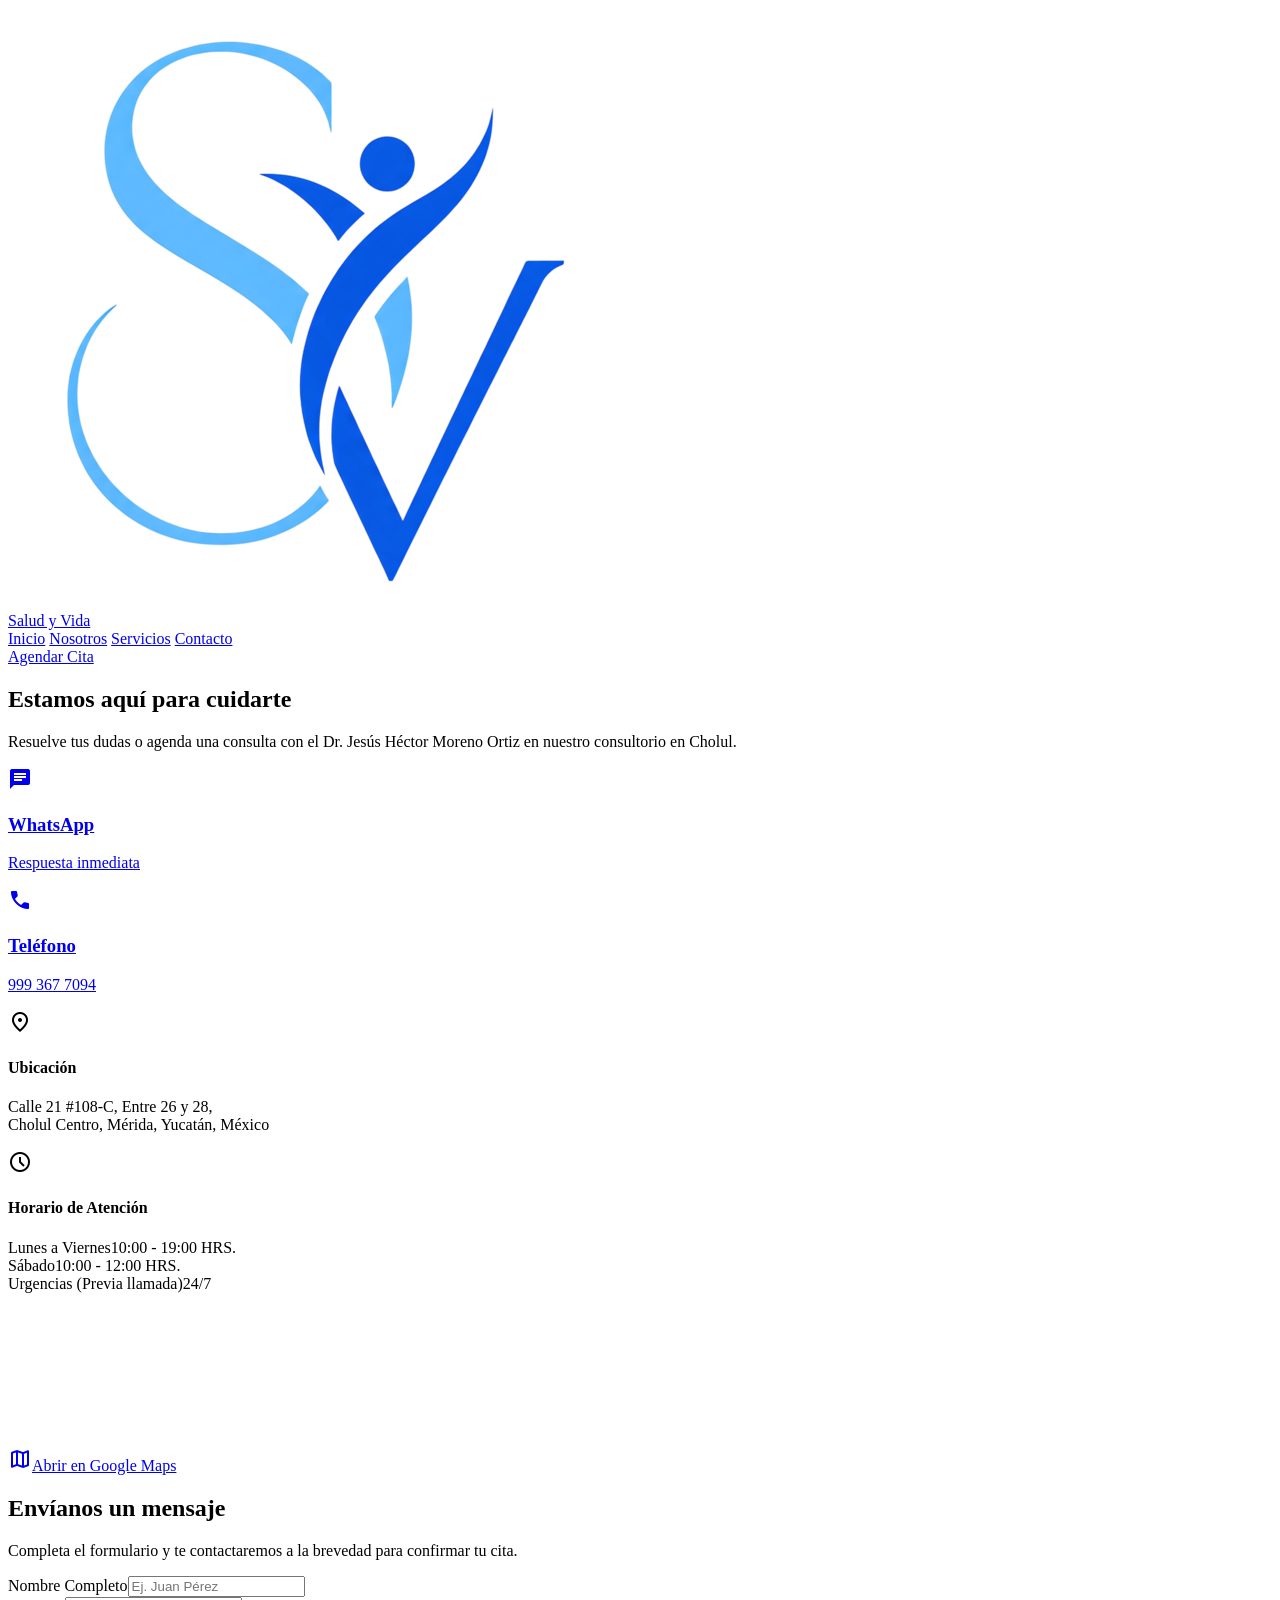
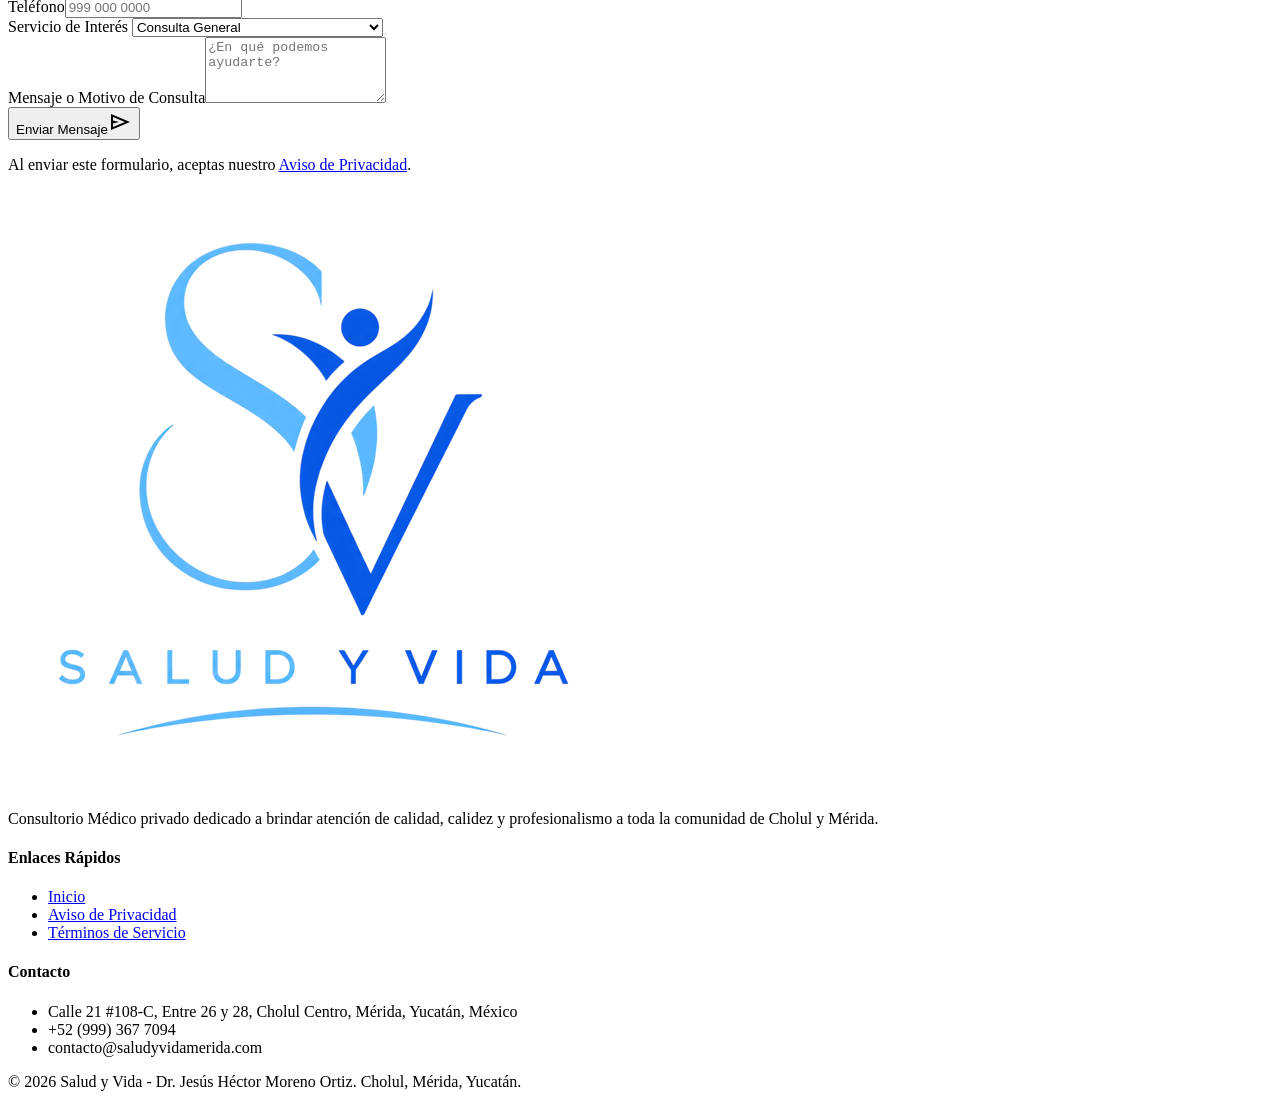
==== commit a59533eb: "Reemplazar CSS parchado por CSS real del sitio original" ====
--- a/contact/index.html
+++ b/contact/index.html
@@ -1 +1 @@
-<!DOCTYPE html><html lang="es" data-astro-cid-4jmloj5z> <head><meta charset="utf-8"><meta name="viewport" content="width=device-width, initial-scale=1.0"><link rel="canonical" href="https://www.saludyvidamerida.com/contact/"><title>Contacto - Salud y Vida | Salud y Vida</title><meta name="description" content="Agenda tu consulta médica en Cholul. Contáctanos por WhatsApp o teléfono para atención general, urgencias o asesoría en nuestros servicios."><meta property="og:image" content="https://www.saludyvidamerida.com/logo-syv.webp"><link rel="icon" type="image/webp" href="/logo-syv-nt.png"><link rel="preconnect" href="https://fonts.googleapis.com"><link rel="preconnect" href="https://fonts.gstatic.com" crossorigin><link href="https://fonts.googleapis.com/css2?family=Montserrat:wght@400;600;700;800&family=Open+Sans:wght@400;600;700&family=Material+Symbols+Outlined:wght,FILL@100..700,0..1&display=swap" rel="stylesheet"><link rel="stylesheet" href="/_astro/site-styles-v3.css"></head> <body data-astro-cid-4jmloj5z> <nav class="sticky top-0 z-50 bg-surface/90 backdrop-blur-md border-b border-outline-variant shadow-sm h-20 flex items-center"> <div class="flex justify-between items-center px-gutter w-full max-w-container-max mx-auto"> <a href="/" class="flex items-center gap-3 group hover:opacity-90 transition-opacity"> <div class="w-12 h-12 flex items-center justify-center"><img src="/logo-syv-nt.png" alt="Logo Salud y Vida" class="w-full h-full object-contain"></div> <span class="font-headline-md text-[24px] font-bold text-primary">Salud y Vida</span> </a> <div class="hidden md:flex items-center gap-8"> <a href="/" class="font-body-md text-on-surface-variant hover:text-primary">Inicio</a> <a href="/nosotros" class="font-body-md text-on-surface-variant hover:text-primary">Nosotros</a> <a href="/servicios" class="font-body-md text-on-surface-variant hover:text-primary">Servicios</a> <a href="/contact" class="font-body-md text-primary font-bold">Contacto</a> </div> <a href="/contact#whatsappForm" class="hidden md:block bg-primary-container text-white px-6 py-2.5 rounded-full font-label-md hover:bg-primary">Agendar Cita</a> </div> </nav> <main class="w-full"> <section class="relative py-20 overflow-hidden bg-primary hero-pattern"> <div class="absolute inset-0 bg-primary/90"></div> <div class="relative z-10 max-w-container-max mx-auto px-gutter text-center reveal"> <h1 class="font-headline-md text-[40px] md:text-5xl text-white mb-6 leading-tight">Estamos aquí para <span class="text-secondary-container italic">cuidarte</span></h1> <p class="font-body-md text-primary-fixed max-w-2xl mx-auto opacity-90 text-lg">Resuelve tus dudas o agenda una consulta con el Dr. Jesús Héctor Moreno Ortiz en nuestro consultorio en Cholul.</p> </div> </section> <section class="py-16 md:py-24 max-w-container-max mx-auto px-gutter"> <div class="grid grid-cols-1 lg:grid-cols-12 gap-12"> <div class="lg:col-span-5 space-y-8 reveal"> <div class="grid grid-cols-1 sm:grid-cols-2 gap-4"> <a href="https://wa.me/529995135831" target="_blank" class="group p-6 bg-white rounded-3xl border border-outline-variant/30 hover:shadow-xl transition-all flex flex-col gap-4"> <div class="w-12 h-12 rounded-2xl bg-secondary-container flex items-center justify-center text-on-secondary-container"><span class="material-symbols-outlined text-2xl" style="font-variation-settings: 'FILL' 1;">chat</span></div> <div><h3 class="font-headline-md text-xl text-primary mb-1">WhatsApp</h3><p class="font-body-md text-on-surface-variant text-sm">Respuesta inmediata</p></div> </a> <a href="tel:+529993677094" class="group p-6 bg-white rounded-3xl border border-outline-variant/30 hover:shadow-xl transition-all flex flex-col gap-4"> <div class="w-12 h-12 rounded-2xl bg-primary-fixed flex items-center justify-center text-primary"><span class="material-symbols-outlined text-2xl" style="font-variation-settings: 'FILL' 1;">call</span></div> <div><h3 class="font-headline-md text-xl text-primary mb-1">Teléfono</h3><p class="font-body-md text-on-surface-variant text-sm">999 367 7094</p></div> </a> </div> <div class="p-8 bg-white rounded-[2rem] border border-outline-variant/30 shadow-sm space-y-8"> <div class="flex gap-4"> <span class="material-symbols-outlined text-primary">location_on</span> <div><h4 class="font-headline-md text-lg text-primary mb-2">Ubicación</h4><p class="font-body-md text-on-surface-variant leading-relaxed">Calle 21 #108-C, Entre 26 y 28,<br>Cholul Centro, Mérida, Yucatán, México</p></div> </div> <div class="flex gap-4"> <span class="material-symbols-outlined text-primary">schedule</span> <div class="w-full"> <h4 class="font-headline-md text-lg text-primary mb-2">Horario de Atención</h4> <div class="space-y-3 w-full text-sm font-body-md"> <div class="flex justify-between"><span class="text-on-surface">Lunes a Viernes</span><span class="text-on-surface-variant font-bold">10:00 - 19:00 HRS.</span></div> <div class="flex justify-between"><span class="text-on-surface">Sábado</span><span class="text-on-surface-variant font-bold">10:00 - 12:00 HRS.</span></div> <div class="flex justify-between p-2 bg-primary/5 rounded-lg border border-primary/10 mt-2"><span class="text-primary font-bold">Urgencias (Previa llamada)</span><span class="text-primary font-bold">24/7</span></div> </div> </div> </div> </div> <div class="group relative h-[300px] rounded-[2rem] overflow-hidden border border-outline-variant/30 shadow-md"> <iframe src="https://www.google.com/maps/embed?pb=!1m17!1m12!1m3!1d15665.994718888302!2d-89.56143996222329!3d21.037334488017834!2m3!1f0!2f0!3f0!3m2!1i1024!2i768!4f13.1!3m2!1m1!2zMjHCsDAyJzM1LjQiTiA4OcKwMzMnNDMuNyJX!5e1!3m2!1ses!2smx!4v1782427155710!5m2!1ses!2smx" class="w-full h-full absolute inset-0 z-0" style="border:0;" allowfullscreen loading="lazy" referrerpolicy="no-referrer-when-downgrade"></iframe> <a href="https://maps.app.goo.gl/aPjVKqvBLKK7SXtj6" target="_blank" class="absolute bottom-4 left-4 right-4 bg-white/95 backdrop-blur-md p-4 rounded-2xl flex items-center justify-between shadow-lg z-10"> <div class="flex items-center gap-3"><span class="material-symbols-outlined text-primary">map</span><span class="text-sm font-bold text-primary">Abrir en Google Maps</span></div> </a> </div> </div> <div id="whatsappForm" class="lg:col-span-7 bg-surface-container-low rounded-[3rem] p-8 md:p-12 border border-outline-variant/20 reveal delay-100"> <div class="mb-10"> <h2 class="font-headline-md text-3xl text-primary mb-4">Envíanos un mensaje</h2> <p class="font-body-md text-on-surface-variant">Completa el formulario y te contactaremos a la brevedad para confirmar tu cita.</p> </div> <form class="space-y-6" id="contactoForm"> <div class="grid grid-cols-1 md:grid-cols-2 gap-6"> <div class="space-y-2"><label class="block font-label-md text-sm text-primary ml-1" for="name">Nombre Completo</label><input class="w-full bg-white border border-outline-variant/50 rounded-2xl px-5 py-4 outline-none font-body-md" id="name" placeholder="Ej. Juan Pérez" type="text" required></div> <div class="space-y-2"><label class="block font-label-md text-sm text-primary ml-1" for="phone">Teléfono</label><input class="w-full bg-white border border-outline-variant/50 rounded-2xl px-5 py-4 outline-none font-body-md" id="phone" placeholder="999 000 0000" type="tel" required></div> </div> <div class="space-y-2"> <label class="block font-label-md text-sm text-primary ml-1" for="service">Servicio de Interés</label> <select class="w-full bg-white border border-outline-variant/50 rounded-2xl px-5 py-4 outline-none font-body-md" id="service"> <option>Consulta General</option><option>Urgencias Médicas</option><option>Médicina regenerativa y terapia celular</option><option>Endoscopía gastrointestinal</option><option>Seguimiento de Pacientes</option><option>Medicina Ortomolecular IV</option><option>Otros</option> </select> </div> <div class="space-y-2"><label class="block font-label-md text-sm text-primary ml-1" for="message">Mensaje o Motivo de Consulta</label><textarea class="w-full bg-white border border-outline-variant/50 rounded-2xl px-5 py-4 outline-none resize-none font-body-md" id="message" placeholder="¿En qué podemos ayudarte?" rows="4" required></textarea></div> <div class="pt-4"><button class="w-full bg-primary text-white font-headline-md py-5 rounded-2xl shadow-xl flex items-center justify-center gap-3" type="submit">Enviar Mensaje<span class="material-symbols-outlined">send</span></button></div> <p class="text-center font-label-md text-[12px] text-on-surface-variant mt-4">Al enviar este formulario, aceptas nuestro <a class="text-secondary font-bold underline" href="/privacidad">Aviso de Privacidad</a>.</p> </form> </div> </div> </section> <div id="toast-container" class="fixed bottom-6 left-1/2 -translate-x-1/2 md:left-auto md:right-6 md:translate-x-0 z-[100] flex flex-col gap-3 pointer-events-none w-[90%] md:w-auto max-w-sm"></div> </main> <script type="module">function m(a,c="error"){const t=document.getElementById("toast-container");if(!t)return;const e=document.createElement("div"),n=c==="error",r=n?"border-red-500":"border-primary",o=n?"text-red-500":"text-primary",s=n?"error":"check_circle";e.className=`bg-white/95 backdrop-blur-md border-l-4 ${r} shadow-xl rounded-2xl p-4 flex items-center gap-3 pointer-events-auto transform transition-all duration-300 translate-y-10 opacity-0`,e.innerHTML=`<span class="material-symbols-outlined ${o} text-2xl">${s}</span><p class="font-body-md text-sm text-on-surface-variant font-medium">${a}</p>`,t.appendChild(e),requestAnimationFrame(()=>{e.classList.remove("translate-y-10","opacity-0"),e.classList.add("translate-y-0","opacity-100")}),setTimeout(()=>{e.classList.remove("translate-y-0","opacity-100"),e.classList.add("translate-y-10","opacity-0"),setTimeout(()=>e.remove(),300)},4e3)}document.getElementById("contactoForm").addEventListener("submit",function(c){c.preventDefault();const t=document.getElementById("name"),e=document.getElementById("phone"),n=document.getElementById("service"),r=document.getElementById("message");const o=t.value.trim(),s=e.value.trim(),l=n.value,u=r.value.trim(),p=/^[a-zA-ZáéíóúÁÉÍÓÚñÑ\s]+$/;if(o.length<3||!p.test(o)){m("Ingresa un nombre válido (solo letras, mín. 3 caracteres).","error"),t.focus();return}const d=s.replace(/\D/g,"");if(d.length<10||d.length>15){m("Ingresa un número de teléfono válido (al menos 10 dígitos).","error"),e.focus();return}const g="529995135831",y=`👋 ¡Hola, equipo de *Salud y Vida*!\nMe gustaría agendar una cita o recibir más información.\n\n📋 *MIS DATOS:*\n👤 *Nombre:* ${o}\n📱 *Teléfono:* ${s}\n🩺 *Servicio:* ${l}\n\n💬 *MOTIVO DE CONSULTA:*\n_${u}_\n\nQuedo a la espera de su respuesta. ¡Gracias! ✨`,f=encodeURIComponent(y),v=`https://wa.me/${g}?text=${f}`;window.open(v,"_blank")});</script> <footer class="bg-surface-container-low border-t border-outline-variant"> <div class="grid grid-cols-1 md:grid-cols-3 gap-stack-lg px-gutter py-stack-lg max-w-container-max mx-auto"> <div> <img src="/logo-syv-nb.png" alt="Logo Salud y Vida" class="w-24 h-auto object-contain mb-6"> <p class="text-body-md text-on-surface-variant leading-relaxed">Consultorio Médico privado dedicado a brindar atención de calidad, calidez y profesionalismo a toda la comunidad de Cholul y Mérida.</p> </div> <div class="md:px-12"> <h4 class="font-headline-md text-[18px] text-primary mb-6">Enlaces Rápidos</h4> <ul class="space-y-3"> <li><a class="text-on-surface-variant hover:text-secondary font-label-md" href="/">Inicio</a></li> <li><a class="text-on-surface-variant hover:text-secondary font-label-md" href="/privacidad">Aviso de Privacidad</a></li> <li><a class="text-on-surface-variant hover:text-secondary font-label-md" href="/terminos">Términos de Servicio</a></li> </ul> </div> <div> <h4 class="font-headline-md text-[18px] text-primary mb-6">Contacto</h4> <ul class="space-y-4"> <li class="text-on-surface-variant text-label-md">Calle 21 #108-C, Entre 26 y 28, Cholul Centro, Mérida, Yucatán, México</li> <li class="text-on-surface-variant text-label-md">+52 (999) 367 7094</li> <li class="text-on-surface-variant text-label-md">contacto@saludyvidamerida.com</li> </ul> </div> </div> <div class="max-w-container-max mx-auto px-gutter py-8 border-t border-outline-variant/30 text-center"> <p class="text-label-md text-on-surface-variant opacity-70">© 2026 Salud y Vida - Dr. Jesús Héctor Moreno Ortiz. Cholul, Mérida, Yucatán.</p> </div> </footer><script>function initReveal(){const els=document.querySelectorAll(".reveal");const io=new IntersectionObserver(entries=>{entries.forEach(e=>{if(e.isIntersecting)e.target.classList.add("active")})},{threshold:.15});els.forEach(e=>io.observe(e))}document.readyState==="complete"||document.readyState==="interactive"?initReveal():document.addEventListener("DOMContentLoaded",initReveal);</script></body></html>
+<!DOCTYPE html><html lang="es" data-astro-cid-4jmloj5z> <head><meta charset="utf-8"><meta name="viewport" content="width=device-width, initial-scale=1.0"><link rel="canonical" href="https://www.saludyvidamerida.com/contact/"><title>Contacto - Salud y Vida | Salud y Vida</title><meta name="description" content="Agenda tu consulta médica en Cholul. Contáctanos por WhatsApp o teléfono para atención general, urgencias o asesoría en nuestros servicios."><meta property="og:image" content="https://www.saludyvidamerida.com/logo-syv.webp"><link rel="icon" type="image/webp" href="/logo-syv-nt.png"><link rel="preconnect" href="https://fonts.googleapis.com"><link rel="preconnect" href="https://fonts.gstatic.com" crossorigin><link href="https://fonts.googleapis.com/css2?family=Montserrat:wght@400;600;700;800&family=Open+Sans:wght@400;600;700&family=Material+Symbols+Outlined:wght,FILL@100..700,0..1&display=swap" rel="stylesheet"><link rel="stylesheet" href="/_astro/site-styles-v4.css"></head> <body data-astro-cid-4jmloj5z> <nav class="sticky top-0 z-50 bg-surface/90 backdrop-blur-md border-b border-outline-variant shadow-sm h-20 flex items-center"> <div class="flex justify-between items-center px-gutter w-full max-w-container-max mx-auto"> <a href="/" class="flex items-center gap-3 group hover:opacity-90 transition-opacity"> <div class="w-12 h-12 flex items-center justify-center"><img src="/logo-syv-nt.png" alt="Logo Salud y Vida" class="w-full h-full object-contain"></div> <span class="font-headline-md text-[24px] font-bold text-primary">Salud y Vida</span> </a> <div class="hidden md:flex items-center gap-8"> <a href="/" class="font-body-md text-on-surface-variant hover:text-primary">Inicio</a> <a href="/nosotros" class="font-body-md text-on-surface-variant hover:text-primary">Nosotros</a> <a href="/servicios" class="font-body-md text-on-surface-variant hover:text-primary">Servicios</a> <a href="/contact" class="font-body-md text-primary font-bold">Contacto</a> </div> <a href="/contact#whatsappForm" class="hidden md:block bg-primary-container text-white px-6 py-2.5 rounded-full font-label-md hover:bg-primary">Agendar Cita</a> </div> </nav> <main class="w-full"> <section class="relative py-20 overflow-hidden bg-primary hero-pattern"> <div class="absolute inset-0 bg-primary/90"></div> <div class="relative z-10 max-w-container-max mx-auto px-gutter text-center reveal"> <h1 class="font-headline-md text-[40px] md:text-5xl text-white mb-6 leading-tight">Estamos aquí para <span class="text-secondary-container italic">cuidarte</span></h1> <p class="font-body-md text-primary-fixed max-w-2xl mx-auto opacity-90 text-lg">Resuelve tus dudas o agenda una consulta con el Dr. Jesús Héctor Moreno Ortiz en nuestro consultorio en Cholul.</p> </div> </section> <section class="py-16 md:py-24 max-w-container-max mx-auto px-gutter"> <div class="grid grid-cols-1 lg:grid-cols-12 gap-12"> <div class="lg:col-span-5 space-y-8 reveal"> <div class="grid grid-cols-1 sm:grid-cols-2 gap-4"> <a href="https://wa.me/529995135831" target="_blank" class="group p-6 bg-white rounded-3xl border border-outline-variant/30 hover:shadow-xl transition-all flex flex-col gap-4"> <div class="w-12 h-12 rounded-2xl bg-secondary-container flex items-center justify-center text-on-secondary-container"><span class="material-symbols-outlined text-2xl" style="font-variation-settings: 'FILL' 1;">chat</span></div> <div><h3 class="font-headline-md text-xl text-primary mb-1">WhatsApp</h3><p class="font-body-md text-on-surface-variant text-sm">Respuesta inmediata</p></div> </a> <a href="tel:+529993677094" class="group p-6 bg-white rounded-3xl border border-outline-variant/30 hover:shadow-xl transition-all flex flex-col gap-4"> <div class="w-12 h-12 rounded-2xl bg-primary-fixed flex items-center justify-center text-primary"><span class="material-symbols-outlined text-2xl" style="font-variation-settings: 'FILL' 1;">call</span></div> <div><h3 class="font-headline-md text-xl text-primary mb-1">Teléfono</h3><p class="font-body-md text-on-surface-variant text-sm">999 367 7094</p></div> </a> </div> <div class="p-8 bg-white rounded-[2rem] border border-outline-variant/30 shadow-sm space-y-8"> <div class="flex gap-4"> <span class="material-symbols-outlined text-primary">location_on</span> <div><h4 class="font-headline-md text-lg text-primary mb-2">Ubicación</h4><p class="font-body-md text-on-surface-variant leading-relaxed">Calle 21 #108-C, Entre 26 y 28,<br>Cholul Centro, Mérida, Yucatán, México</p></div> </div> <div class="flex gap-4"> <span class="material-symbols-outlined text-primary">schedule</span> <div class="w-full"> <h4 class="font-headline-md text-lg text-primary mb-2">Horario de Atención</h4> <div class="space-y-3 w-full text-sm font-body-md"> <div class="flex justify-between"><span class="text-on-surface">Lunes a Viernes</span><span class="text-on-surface-variant font-bold">10:00 - 19:00 HRS.</span></div> <div class="flex justify-between"><span class="text-on-surface">Sábado</span><span class="text-on-surface-variant font-bold">10:00 - 12:00 HRS.</span></div> <div class="flex justify-between p-2 bg-primary/5 rounded-lg border border-primary/10 mt-2"><span class="text-primary font-bold">Urgencias (Previa llamada)</span><span class="text-primary font-bold">24/7</span></div> </div> </div> </div> </div> <div class="group relative h-[300px] rounded-[2rem] overflow-hidden border border-outline-variant/30 shadow-md"> <iframe src="https://www.google.com/maps/embed?pb=!1m17!1m12!1m3!1d15665.994718888302!2d-89.56143996222329!3d21.037334488017834!2m3!1f0!2f0!3f0!3m2!1i1024!2i768!4f13.1!3m2!1m1!2zMjHCsDAyJzM1LjQiTiA4OcKwMzMnNDMuNyJX!5e1!3m2!1ses!2smx!4v1782427155710!5m2!1ses!2smx" class="w-full h-full absolute inset-0 z-0" style="border:0;" allowfullscreen loading="lazy" referrerpolicy="no-referrer-when-downgrade"></iframe> <a href="https://maps.app.goo.gl/aPjVKqvBLKK7SXtj6" target="_blank" class="absolute bottom-4 left-4 right-4 bg-white/95 backdrop-blur-md p-4 rounded-2xl flex items-center justify-between shadow-lg z-10"> <div class="flex items-center gap-3"><span class="material-symbols-outlined text-primary">map</span><span class="text-sm font-bold text-primary">Abrir en Google Maps</span></div> </a> </div> </div> <div id="whatsappForm" class="lg:col-span-7 bg-surface-container-low rounded-[3rem] p-8 md:p-12 border border-outline-variant/20 reveal delay-100"> <div class="mb-10"> <h2 class="font-headline-md text-3xl text-primary mb-4">Envíanos un mensaje</h2> <p class="font-body-md text-on-surface-variant">Completa el formulario y te contactaremos a la brevedad para confirmar tu cita.</p> </div> <form class="space-y-6" id="contactoForm"> <div class="grid grid-cols-1 md:grid-cols-2 gap-6"> <div class="space-y-2"><label class="block font-label-md text-sm text-primary ml-1" for="name">Nombre Completo</label><input class="w-full bg-white border border-outline-variant/50 rounded-2xl px-5 py-4 outline-none font-body-md" id="name" placeholder="Ej. Juan Pérez" type="text" required></div> <div class="space-y-2"><label class="block font-label-md text-sm text-primary ml-1" for="phone">Teléfono</label><input class="w-full bg-white border border-outline-variant/50 rounded-2xl px-5 py-4 outline-none font-body-md" id="phone" placeholder="999 000 0000" type="tel" required></div> </div> <div class="space-y-2"> <label class="block font-label-md text-sm text-primary ml-1" for="service">Servicio de Interés</label> <select class="w-full bg-white border border-outline-variant/50 rounded-2xl px-5 py-4 outline-none font-body-md" id="service"> <option>Consulta General</option><option>Urgencias Médicas</option><option>Médicina regenerativa y terapia celular</option><option>Endoscopía gastrointestinal</option><option>Seguimiento de Pacientes</option><option>Medicina Ortomolecular IV</option><option>Otros</option> </select> </div> <div class="space-y-2"><label class="block font-label-md text-sm text-primary ml-1" for="message">Mensaje o Motivo de Consulta</label><textarea class="w-full bg-white border border-outline-variant/50 rounded-2xl px-5 py-4 outline-none resize-none font-body-md" id="message" placeholder="¿En qué podemos ayudarte?" rows="4" required></textarea></div> <div class="pt-4"><button class="w-full bg-primary text-white font-headline-md py-5 rounded-2xl shadow-xl flex items-center justify-center gap-3" type="submit">Enviar Mensaje<span class="material-symbols-outlined">send</span></button></div> <p class="text-center font-label-md text-[12px] text-on-surface-variant mt-4">Al enviar este formulario, aceptas nuestro <a class="text-secondary font-bold underline" href="/privacidad">Aviso de Privacidad</a>.</p> </form> </div> </div> </section> <div id="toast-container" class="fixed bottom-6 left-1/2 -translate-x-1/2 md:left-auto md:right-6 md:translate-x-0 z-[100] flex flex-col gap-3 pointer-events-none w-[90%] md:w-auto max-w-sm"></div> </main> <script type="module">function m(a,c="error"){const t=document.getElementById("toast-container");if(!t)return;const e=document.createElement("div"),n=c==="error",r=n?"border-red-500":"border-primary",o=n?"text-red-500":"text-primary",s=n?"error":"check_circle";e.className=`bg-white/95 backdrop-blur-md border-l-4 ${r} shadow-xl rounded-2xl p-4 flex items-center gap-3 pointer-events-auto transform transition-all duration-300 translate-y-10 opacity-0`,e.innerHTML=`<span class="material-symbols-outlined ${o} text-2xl">${s}</span><p class="font-body-md text-sm text-on-surface-variant font-medium">${a}</p>`,t.appendChild(e),requestAnimationFrame(()=>{e.classList.remove("translate-y-10","opacity-0"),e.classList.add("translate-y-0","opacity-100")}),setTimeout(()=>{e.classList.remove("translate-y-0","opacity-100"),e.classList.add("translate-y-10","opacity-0"),setTimeout(()=>e.remove(),300)},4e3)}document.getElementById("contactoForm").addEventListener("submit",function(c){c.preventDefault();const t=document.getElementById("name"),e=document.getElementById("phone"),n=document.getElementById("service"),r=document.getElementById("message");const o=t.value.trim(),s=e.value.trim(),l=n.value,u=r.value.trim(),p=/^[a-zA-ZáéíóúÁÉÍÓÚñÑ\s]+$/;if(o.length<3||!p.test(o)){m("Ingresa un nombre válido (solo letras, mín. 3 caracteres).","error"),t.focus();return}const d=s.replace(/\D/g,"");if(d.length<10||d.length>15){m("Ingresa un número de teléfono válido (al menos 10 dígitos).","error"),e.focus();return}const g="529995135831",y=`👋 ¡Hola, equipo de *Salud y Vida*!\nMe gustaría agendar una cita o recibir más información.\n\n📋 *MIS DATOS:*\n👤 *Nombre:* ${o}\n📱 *Teléfono:* ${s}\n🩺 *Servicio:* ${l}\n\n💬 *MOTIVO DE CONSULTA:*\n_${u}_\n\nQuedo a la espera de su respuesta. ¡Gracias! ✨`,f=encodeURIComponent(y),v=`https://wa.me/${g}?text=${f}`;window.open(v,"_blank")});</script> <footer class="bg-surface-container-low border-t border-outline-variant"> <div class="grid grid-cols-1 md:grid-cols-3 gap-stack-lg px-gutter py-stack-lg max-w-container-max mx-auto"> <div> <img src="/logo-syv-nb.png" alt="Logo Salud y Vida" class="w-24 h-auto object-contain mb-6"> <p class="text-body-md text-on-surface-variant leading-relaxed">Consultorio Médico privado dedicado a brindar atención de calidad, calidez y profesionalismo a toda la comunidad de Cholul y Mérida.</p> </div> <div class="md:px-12"> <h4 class="font-headline-md text-[18px] text-primary mb-6">Enlaces Rápidos</h4> <ul class="space-y-3"> <li><a class="text-on-surface-variant hover:text-secondary font-label-md" href="/">Inicio</a></li> <li><a class="text-on-surface-variant hover:text-secondary font-label-md" href="/privacidad">Aviso de Privacidad</a></li> <li><a class="text-on-surface-variant hover:text-secondary font-label-md" href="/terminos">Términos de Servicio</a></li> </ul> </div> <div> <h4 class="font-headline-md text-[18px] text-primary mb-6">Contacto</h4> <ul class="space-y-4"> <li class="text-on-surface-variant text-label-md">Calle 21 #108-C, Entre 26 y 28, Cholul Centro, Mérida, Yucatán, México</li> <li class="text-on-surface-variant text-label-md">+52 (999) 367 7094</li> <li class="text-on-surface-variant text-label-md">contacto@saludyvidamerida.com</li> </ul> </div> </div> <div class="max-w-container-max mx-auto px-gutter py-8 border-t border-outline-variant/30 text-center"> <p class="text-label-md text-on-surface-variant opacity-70">© 2026 Salud y Vida - Dr. Jesús Héctor Moreno Ortiz. Cholul, Mérida, Yucatán.</p> </div> </footer><script>function initReveal(){const els=document.querySelectorAll(".reveal");const io=new IntersectionObserver(entries=>{entries.forEach(e=>{if(e.isIntersecting)e.target.classList.add("active")})},{threshold:.15});els.forEach(e=>io.observe(e))}document.readyState==="complete"||document.readyState==="interactive"?initReveal():document.addEventListener("DOMContentLoaded",initReveal);</script></body></html>
--- a/_astro/site-styles-v4.css
+++ b/_astro/site-styles-v4.css
@@ -0,0 +1,11 @@
+{\rtf1\ansi\ansicpg1252\cocoartf2867
+\cocoatextscaling0\cocoaplatform0{\fonttbl\f0\fmodern\fcharset0 Courier;}
+{\colortbl;\red255\green255\blue255;\red255\green255\blue255;}
+{\*\expandedcolortbl;;\cssrgb\c100000\c100000\c100000;}
+\margl1440\margr1440\vieww11520\viewh8400\viewkind0
+\deftab720
+\pard\pardeftab720\partightenfactor0
+
+\f0\fs26 \cf2 \expnd0\expndtw0\kerning0
+\outl0\strokewidth0 \strokec2 .dropdown[data-astro-cid-3ef6ksr2]:hover .dropdown-menu[data-astro-cid-3ef6ksr2]\{display:block\}.material-symbols-outlined[data-astro-cid-3ef6ksr2]\{font-variation-settings:"FILL" 0,"wght" 400,"GRAD" 0,"opsz" 24\}@layer properties\{@supports (((-webkit-hyphens:none)) and (not (margin-trim:inline))) or ((-moz-orient:inline) and (not (color:rgb(from red r g b))))\{*,:before,:after,::backdrop\{--tw-translate-x:0;--tw-translate-y:0;--tw-translate-z:0;--tw-rotate-x:initial;--tw-rotate-y:initial;--tw-rotate-z:initial;--tw-skew-x:initial;--tw-skew-y:initial;--tw-space-y-reverse:0;--tw-space-x-reverse:0;--tw-border-style:solid;--tw-gradient-position:initial;--tw-gradient-from:#0000;--tw-gradient-via:#0000;--tw-gradient-to:#0000;--tw-gradient-stops:initial;--tw-gradient-via-stops:initial;--tw-gradient-from-position:0%;--tw-gradient-via-position:50%;--tw-gradient-to-position:100%;--tw-leading:initial;--tw-font-weight:initial;--tw-tracking:initial;--tw-shadow:0 0 #0000;--tw-shadow-color:initial;--tw-shadow-alpha:100%;--tw-inset-shadow:0 0 #0000;--tw-inset-shadow-color:initial;--tw-inset-shadow-alpha:100%;--tw-ring-color:initial;--tw-ring-shadow:0 0 #0000;--tw-inset-ring-color:initial;--tw-inset-ring-shadow:0 0 #0000;--tw-ring-inset:initial;--tw-ring-offset-width:0px;--tw-ring-offset-color:#fff;--tw-ring-offset-shadow:0 0 #0000;--tw-blur:initial;--tw-brightness:initial;--tw-contrast:initial;--tw-grayscale:initial;--tw-hue-rotate:initial;--tw-invert:initial;--tw-opacity:initial;--tw-saturate:initial;--tw-sepia:initial;--tw-drop-shadow:initial;--tw-drop-shadow-color:initial;--tw-drop-shadow-alpha:100%;--tw-drop-shadow-size:initial;--tw-backdrop-blur:initial;--tw-backdrop-brightness:initial;--tw-backdrop-contrast:initial;--tw-backdrop-grayscale:initial;--tw-backdrop-hue-rotate:initial;--tw-backdrop-invert:initial;--tw-backdrop-opacity:initial;--tw-backdrop-saturate:initial;--tw-backdrop-sepia:initial;--tw-duration:initial;--tw-scale-x:1;--tw-scale-y:1;--tw-scale-z:1\}\}\}@layer theme\{:root,:host\{--font-sans:ui-sans-serif, system-ui, sans-serif, "Apple Color Emoji", "Segoe UI Emoji", "Segoe UI Symbol", "Noto Color Emoji";--font-mono:ui-monospace, SFMono-Regular, Menlo, Monaco, Consolas, "Liberation Mono", "Courier New", monospace;--color-red-500:oklch(63.7% .237 25.331);--color-white:#fff;--spacing:.25rem;--container-sm:24rem;--container-md:28rem;--container-xl:36rem;--container-2xl:42rem;--container-3xl:48rem;--container-4xl:56rem;--container-5xl:64rem;--text-sm:.875rem;--text-sm--line-height:calc(1.25 / .875);--text-base:1rem;--text-base--line-height: 1.5 ;--text-lg:1.125rem;--text-lg--line-height:calc(1.75 / 1.125);--text-xl:1.25rem;--text-xl--line-height:calc(1.75 / 1.25);--text-2xl:1.5rem;--text-2xl--line-height:calc(2 / 1.5);--text-3xl:1.875rem;--text-3xl--line-height: 1.2 ;--text-4xl:2.25rem;--text-4xl--line-height:calc(2.5 / 2.25);--text-5xl:3rem;--text-5xl--line-height:1;--text-6xl:3.75rem;--text-6xl--line-height:1;--text-8xl:6rem;--text-8xl--line-height:1;--font-weight-medium:500;--font-weight-semibold:600;--font-weight-bold:700;--tracking-wide:.025em;--tracking-wider:.05em;--leading-tight:1.25;--leading-snug:1.375;--leading-relaxed:1.625;--radius-lg:.5rem;--radius-xl:.75rem;--radius-2xl:1rem;--radius-3xl:1.5rem;--drop-shadow-md:0 3px 3px #0000001f;--animate-pulse:pulse 2s cubic-bezier(.4, 0, .6, 1) infinite;--blur-sm:8px;--blur-md:12px;--blur-2xl:40px;--blur-3xl:64px;--default-transition-duration:.15s;--default-transition-timing-function:cubic-bezier(.4, 0, .2, 1);--default-font-family:var(--font-sans);--default-mono-font-family:var(--font-mono);--color-primary:#003f7e;--color-primary-container:#1456a3;--color-on-primary-container:#b3ceff;--color-surface:#f9f9f9;--color-on-surface:#1a1c1c;--color-on-surface-variant:#424751;--color-outline-variant:#c2c6d3;--color-secondary-fixed:#c4e7ff;--color-surface-container-low:#f3f3f4;--color-secondary:#00658b;--color-primary-fixed:#d6e3ff;--color-secondary-container:#79cdfd;--color-on-secondary-container:#005778;--font-headline-md:"Montserrat", sans-serif;--font-body-md:"Open Sans", sans-serif;--font-label-md:"Open Sans", sans-serif;--spacing-container-max:1200px;--spacing-gutter:.5rem;--spacing-stack-lg:3rem\}\}@layer base\{*,:after,:before,::backdrop\{box-sizing:border-box;border:0 solid;margin:0;padding:0\}::file-selector-button\{box-sizing:border-box;border:0 solid;margin:0;padding:0\}html,:host\{-webkit-text-size-adjust:100%;tab-size:4;line-height:1.5;font-family:var(--default-font-family,ui-sans-serif, system-ui, sans-serif, "Apple Color Emoji", "Segoe UI Emoji", "Segoe UI Symbol", "Noto Color Emoji");font-feature-settings:var(--default-font-feature-settings,normal);font-variation-settings:var(--default-font-variation-settings,normal);-webkit-tap-highlight-color:transparent\}hr\{height:0;color:inherit;border-top-width:1px\}abbr:where([title])\{-webkit-text-decoration:underline dotted;text-decoration:underline dotted\}h1,h2,h3,h4,h5,h6\{font-size:inherit;font-weight:inherit\}a\{color:inherit;-webkit-text-decoration:inherit;text-decoration:inherit\}b,strong\{font-weight:bolder\}code,kbd,samp,pre\{font-family:var(--default-mono-font-family,ui-monospace, SFMono-Regular, Menlo, Monaco, Consolas, "Liberation Mono", "Courier New", monospace);font-feature-settings:var(--default-mono-font-feature-settings,normal);font-variation-settings:var(--default-mono-font-variation-settings,normal);font-size:1em\}small\{font-size:80%\}sub,sup\{vertical-align:baseline;font-size:75%;line-height:0;position:relative\}sub\{bottom:-.25em\}sup\{top:-.5em\}table\{text-indent:0;border-color:inherit;border-collapse:collapse\}:-moz-focusring\{outline:auto\}progress\{vertical-align:baseline\}summary\{display:list-item\}ol,ul,menu\{list-style:none\}img,svg,video,canvas,audio,iframe,embed,object\{vertical-align:middle;display:block\}img,video\{max-width:100%;height:auto\}button,input,select,optgroup,textarea\{font:inherit;font-feature-settings:inherit;font-variation-settings:inherit;letter-spacing:inherit;color:inherit;opacity:1;background-color:#0000;border-radius:0\}::file-selector-button\{font:inherit;font-feature-settings:inherit;font-variation-settings:inherit;letter-spacing:inherit;color:inherit;opacity:1;background-color:#0000;border-radius:0\}:where(select:is([multiple],[size])) optgroup\{font-weight:bolder\}:where(select:is([multiple],[size])) optgroup option\{padding-inline-start:20px\}::file-selector-button\{margin-inline-end:4px\}::placeholder\{opacity:1\}@supports (not ((-webkit-appearance:-apple-pay-button))) or (contain-intrinsic-size:1px)\{::placeholder\{color:currentColor\}@supports (color:color-mix(in lab,red,red))\{::placeholder\{color:color-mix(in oklab,currentcolor 50%,transparent)\}\}\}textarea\{resize:vertical\}::-webkit-search-decoration\{-webkit-appearance:none\}::-webkit-date-and-time-value\{min-height:1lh;text-align:inherit\}::-webkit-datetime-edit\{display:inline-flex\}::-webkit-datetime-edit-fields-wrapper\{padding:0\}::-webkit-datetime-edit\{padding-block:0\}::-webkit-datetime-edit-year-field\{padding-block:0\}::-webkit-datetime-edit-month-field\{padding-block:0\}::-webkit-datetime-edit-day-field\{padding-block:0\}::-webkit-datetime-edit-hour-field\{padding-block:0\}::-webkit-datetime-edit-minute-field\{padding-block:0\}::-webkit-datetime-edit-second-field\{padding-block:0\}::-webkit-datetime-edit-millisecond-field\{padding-block:0\}::-webkit-datetime-edit-meridiem-field\{padding-block:0\}::-webkit-calendar-picker-indicator\{line-height:1\}:-moz-ui-invalid\{box-shadow:none\}button,input:where([type=button],[type=reset],[type=submit])\{appearance:button\}::file-selector-button\{appearance:button\}::-webkit-inner-spin-button\{height:auto\}::-webkit-outer-spin-button\{height:auto\}[hidden]:where(:not([hidden=until-found]))\{display:none!important\}\}@layer components;@layer utilities\{.pointer-events-auto\{pointer-events:auto\}.pointer-events-none\{pointer-events:none\}.absolute\{position:absolute\}.fixed\{position:fixed\}.relative\{position:relative\}.static\{position:static\}.sticky\{position:sticky\}.-inset-4\{inset:calc(var(--spacing) * -4)\}.inset-0\{inset:calc(var(--spacing) * 0)\}.-top-10\{top:calc(var(--spacing) * -10)\}.-top-12\{top:calc(var(--spacing) * -12)\}.-top-20\{top:calc(var(--spacing) * -20)\}.top-0\{top:calc(var(--spacing) * 0)\}.top-1\\/2\{top:50%\}.top-4\{top:calc(var(--spacing) * 4)\}.top-10\{top:calc(var(--spacing) * 10)\}.top-20\{top:calc(var(--spacing) * 20)\}.top-28\{top:calc(var(--spacing) * 28)\}.top-full\{top:100%\}.-right-10\{right:calc(var(--spacing) * -10)\}.-right-12\{right:calc(var(--spacing) * -12)\}.-right-20\{right:calc(var(--spacing) * -20)\}.right-0\{right:calc(var(--spacing) * 0)\}.right-4\{right:calc(var(--spacing) * 4)\}.right-6\{right:calc(var(--spacing) * 6)\}.right-\\[15\\%\\]\{right:15%\}.-bottom-20\{bottom:calc(var(--spacing) * -20)\}.bottom-0\{bottom:calc(var(--spacing) * 0)\}.bottom-4\{bottom:calc(var(--spacing) * 4)\}.bottom-6\{bottom:calc(var(--spacing) * 6)\}.-left-12\{left:calc(var(--spacing) * -12)\}.-left-20\{left:calc(var(--spacing) * -20)\}.left-0\{left:calc(var(--spacing) * 0)\}.left-1\\/2\{left:50%\}.left-4\{left:calc(var(--spacing) * 4)\}.left-6\{left:calc(var(--spacing) * 6)\}.left-\\[15\\%\\]\{left:15%\}.-z-10\{z-index:-10\}.z-0\{z-index:0\}.z-5\{z-index:5\}.z-10\{z-index:10\}.z-20\{z-index:20\}.z-50\{z-index:50\}.z-\\[100\\]\{z-index:100\}.order-1\{order:1\}.order-2\{order:2\}.container\{width:100%\}@media(min-width:40rem)\{.container\{max-width:40rem\}\}@media(min-width:48rem)\{.container\{max-width:48rem\}\}@media(min-width:64rem)\{.container\{max-width:64rem\}\}@media(min-width:80rem)\{.container\{max-width:80rem\}\}@media(min-width:96rem)\{.container\{max-width:96rem\}\}.mx-auto\{margin-inline:auto\}.-mt-20\{margin-top:calc(var(--spacing) * -20)\}.-mt-32\{margin-top:calc(var(--spacing) * -32)\}.mt-0\\.5\{margin-top:calc(var(--spacing) * .5)\}.mt-1\{margin-top:calc(var(--spacing) * 1)\}.mt-2\{margin-top:calc(var(--spacing) * 2)\}.mt-4\{margin-top:calc(var(--spacing) * 4)\}.mt-6\{margin-top:calc(var(--spacing) * 6)\}.mt-12\{margin-top:calc(var(--spacing) * 12)\}.mt-16\{margin-top:calc(var(--spacing) * 16)\}.mt-auto\{margin-top:auto\}.-mr-20\{margin-right:calc(var(--spacing) * -20)\}.-mr-32\{margin-right:calc(var(--spacing) * -32)\}.mb-0\{margin-bottom:calc(var(--spacing) * 0)\}.mb-1\{margin-bottom:calc(var(--spacing) * 1)\}.mb-2\{margin-bottom:calc(var(--spacing) * 2)\}.mb-3\{margin-bottom:calc(var(--spacing) * 3)\}.mb-4\{margin-bottom:calc(var(--spacing) * 4)\}.mb-6\{margin-bottom:calc(var(--spacing) * 6)\}.mb-8\{margin-bottom:calc(var(--spacing) * 8)\}.mb-10\{margin-bottom:calc(var(--spacing) * 10)\}.mb-12\{margin-bottom:calc(var(--spacing) * 12)\}.mb-16\{margin-bottom:calc(var(--spacing) * 16)\}.mb-auto\{margin-bottom:auto\}.ml-1\{margin-left:calc(var(--spacing) * 1)\}.ml-11\{margin-left:calc(var(--spacing) * 11)\}.block\{display:block\}.flex\{display:flex\}.grid\{display:grid\}.hidden\{display:none\}.inline-block\{display:inline-block\}.inline-flex\{display:inline-flex\}.aspect-\\[4\\/5\\]\{aspect-ratio:4/5\}.h-0\\.5\{height:calc(var(--spacing) * .5)\}.h-1\{height:calc(var(--spacing) * 1)\}.h-1\\.5\{height:calc(var(--spacing) * 1.5)\}.h-8\{height:calc(var(--spacing) * 8)\}.h-10\{height:calc(var(--spacing) * 10)\}.h-12\{height:calc(var(--spacing) * 12)\}.h-14\{height:calc(var(--spacing) * 14)\}.h-16\{height:calc(var(--spacing) * 16)\}.h-20\{height:calc(var(--spacing) * 20)\}.h-24\{height:calc(var(--spacing) * 24)\}.h-32\{height:calc(var(--spacing) * 32)\}.h-48\{height:calc(var(--spacing) * 48)\}.h-64\{height:calc(var(--spacing) * 64)\}.h-\\[300px\\]\{height:300px\}.h-\\[400px\\]\{height:400px\}.h-\\[450px\\]\{height:450px\}.h-\\[800px\\]\{height:800px\}.h-auto\{height:auto\}.h-full\{height:100%\}.min-h-\\[60vh\\]\{min-height:60vh\}.min-h-\\[70vh\\]\{min-height:70vh\}.min-h-\\[200px\\]\{min-height:200px\}.min-h-\\[300px\\]\{min-height:300px\}.min-h-\\[600px\\]\{min-height:600px\}.w-8\{width:calc(var(--spacing) * 8)\}.w-10\{width:calc(var(--spacing) * 10)\}.w-12\{width:calc(var(--spacing) * 12)\}.w-14\{width:calc(var(--spacing) * 14)\}.w-16\{width:calc(var(--spacing) * 16)\}.w-20\{width:calc(var(--spacing) * 20)\}.w-24\{width:calc(var(--spacing) * 24)\}.w-32\{width:calc(var(--spacing) * 32)\}.w-48\{width:calc(var(--spacing) * 48)\}.w-64\{width:calc(var(--spacing) * 64)\}.w-\\[90\\%\\]\{width:90%\}.w-\\[800px\\]\{width:800px\}.w-full\{width:100%\}.max-w-2xl\{max-width:var(--container-2xl)\}.max-w-3xl\{max-width:var(--container-3xl)\}.max-w-4xl\{max-width:var(--container-4xl)\}.max-w-5xl\{max-width:var(--container-5xl)\}.max-w-container-max\{max-width:var(--spacing-container-max)\}.max-w-md\{max-width:var(--container-md)\}.max-w-sm\{max-width:var(--container-sm)\}.max-w-xl\{max-width:var(--container-xl)\}.flex-1\{flex:1\}.flex-shrink-0\{flex-shrink:0\}.flex-grow\{flex-grow:1\}.-translate-x-1\\/2\{--tw-translate-x: -50% ;translate:var(--tw-translate-x) var(--tw-translate-y)\}.-translate-y-1\\/2\{--tw-translate-y: -50% ;translate:var(--tw-translate-x) var(--tw-translate-y)\}.translate-y-0\{--tw-translate-y:calc(var(--spacing) * 0);translate:var(--tw-translate-x) var(--tw-translate-y)\}.translate-y-10\{--tw-translate-y:calc(var(--spacing) * 10);translate:var(--tw-translate-x) var(--tw-translate-y)\}.-rotate-2\{rotate:-2deg\}.rotate-2\{rotate:2deg\}.rotate-180\{rotate:180deg\}.transform\{transform:var(--tw-rotate-x,) var(--tw-rotate-y,) var(--tw-rotate-z,) var(--tw-skew-x,) var(--tw-skew-y,)\}.cursor-default\{cursor:default\}.resize-none\{resize:none\}.scroll-mt-20\{scroll-margin-top:calc(var(--spacing) * 20)\}.scroll-mt-24\{scroll-margin-top:calc(var(--spacing) * 24)\}.appearance-none\{appearance:none\}.grid-cols-1\{grid-template-columns:repeat(1,minmax(0,1fr))\}.grid-cols-2\{grid-template-columns:repeat(2,minmax(0,1fr))\}.flex-col\{flex-direction:column\}.flex-wrap\{flex-wrap:wrap\}.items-center\{align-items:center\}.items-end\{align-items:flex-end\}.items-start\{align-items:flex-start\}.items-stretch\{align-items:stretch\}.justify-between\{justify-content:space-between\}.justify-center\{justify-content:center\}.justify-end\{justify-content:flex-end\}.gap-1\{gap:calc(var(--spacing) * 1)\}.gap-2\{gap:calc(var(--spacing) * 2)\}.gap-3\{gap:calc(var(--spacing) * 3)\}.gap-4\{gap:calc(var(--spacing) * 4)\}.gap-5\{gap:calc(var(--spacing) * 5)\}.gap-6\{gap:calc(var(--spacing) * 6)\}.gap-8\{gap:calc(var(--spacing) * 8)\}.gap-12\{gap:calc(var(--spacing) * 12)\}.gap-16\{gap:calc(var(--spacing) * 16)\}.gap-stack-lg\{gap:var(--spacing-stack-lg)\}:where(.space-y-2>:not(:last-child))\{--tw-space-y-reverse:0;margin-block-start:calc(calc(var(--spacing) * 2) * var(--tw-space-y-reverse));margin-block-end:calc(calc(var(--spacing) * 2) * calc(1 - var(--tw-space-y-reverse)))\}:where(.space-y-3>:not(:last-child))\{--tw-space-y-reverse:0;margin-block-start:calc(calc(var(--spacing) * 3) * var(--tw-space-y-reverse));margin-block-end:calc(calc(var(--spacing) * 3) * calc(1 - var(--tw-space-y-reverse)))\}:where(.space-y-4>:not(:last-child))\{--tw-space-y-reverse:0;margin-block-start:calc(calc(var(--spacing) * 4) * var(--tw-space-y-reverse));margin-block-end:calc(calc(var(--spacing) * 4) * calc(1 - var(--tw-space-y-reverse)))\}:where(.space-y-6>:not(:last-child))\{--tw-space-y-reverse:0;margin-block-start:calc(calc(var(--spacing) * 6) * var(--tw-space-y-reverse));margin-block-end:calc(calc(var(--spacing) * 6) * calc(1 - var(--tw-space-y-reverse)))\}:where(.space-y-8>:not(:last-child))\{--tw-space-y-reverse:0;margin-block-start:calc(calc(var(--spacing) * 8) * var(--tw-space-y-reverse));margin-block-end:calc(calc(var(--spacing) * 8) * calc(1 - var(--tw-space-y-reverse)))\}:where(.space-y-10>:not(:last-child))\{--tw-space-y-reverse:0;margin-block-start:calc(calc(var(--spacing) * 10) * var(--tw-space-y-reverse));margin-block-end:calc(calc(var(--spacing) * 10) * calc(1 - var(--tw-space-y-reverse)))\}:where(.-space-x-3>:not(:last-child))\{--tw-space-x-reverse:0;margin-inline-start:calc(calc(var(--spacing) * -3) * var(--tw-space-x-reverse));margin-inline-end:calc(calc(var(--spacing) * -3) * calc(1 - var(--tw-space-x-reverse)))\}.self-start\{align-self:flex-start\}.overflow-hidden\{overflow:hidden\}.rounded-2xl\{border-radius:var(--radius-2xl)\}.rounded-3xl\{border-radius:var(--radius-3xl)\}.rounded-\\[1\\.5rem\\]\{border-radius:1.5rem\}.rounded-\\[2\\.5rem\\]\{border-radius:2.5rem\}.rounded-\\[2rem\\]\{border-radius:2rem\}.rounded-\\[3rem\\]\{border-radius:3rem\}.rounded-full\{border-radius:3.40282e38px\}.rounded-lg\{border-radius:var(--radius-lg)\}.rounded-xl\{border-radius:var(--radius-xl)\}.rounded-r-2xl\{border-top-right-radius:var(--radius-2xl);border-bottom-right-radius:var(--radius-2xl)\}.rounded-r-3xl\{border-top-right-radius:var(--radius-3xl);border-bottom-right-radius:var(--radius-3xl)\}.border\{border-style:var(--tw-border-style);border-width:1px\}.border-2\{border-style:var(--tw-border-style);border-width:2px\}.border-4\{border-style:var(--tw-border-style);border-width:4px\}.border-y\{border-block-style:var(--tw-border-style);border-block-width:1px\}.border-t\{border-top-style:var(--tw-border-style);border-top-width:1px\}.border-t-2\{border-top-style:var(--tw-border-style);border-top-width:2px\}.border-b\{border-bottom-style:var(--tw-border-style);border-bottom-width:1px\}.border-b-2\{border-bottom-style:var(--tw-border-style);border-bottom-width:2px\}.border-l-2\{border-left-style:var(--tw-border-style);border-left-width:2px\}.border-l-4\{border-left-style:var(--tw-border-style);border-left-width:4px\}.border-dashed\{--tw-border-style:dashed;border-style:dashed\}.border-outline-variant\{border-color:var(--color-outline-variant)\}.border-outline-variant\\/10\{border-color:#c2c6d31a\}@supports (color:color-mix(in lab,red,red))\{.border-outline-variant\\/10\{border-color:color-mix(in oklab,var(--color-outline-variant) 10%,transparent)\}\}.border-outline-variant\\/20\{border-color:#c2c6d333\}@supports (color:color-mix(in lab,red,red))\{.border-outline-variant\\/20\{border-color:color-mix(in oklab,var(--color-outline-variant) 20%,transparent)\}\}.border-outline-variant\\/30\{border-color:#c2c6d34d\}@supports (color:color-mix(in lab,red,red))\{.border-outline-variant\\/30\{border-color:color-mix(in oklab,var(--color-outline-variant) 30%,transparent)\}\}.border-outline-variant\\/40\{border-color:#c2c6d366\}@supports (color:color-mix(in lab,red,red))\{.border-outline-variant\\/40\{border-color:color-mix(in oklab,var(--color-outline-variant) 40%,transparent)\}\}.border-outline-variant\\/50\{border-color:#c2c6d380\}@supports (color:color-mix(in lab,red,red))\{.border-outline-variant\\/50\{border-color:color-mix(in oklab,var(--color-outline-variant) 50%,transparent)\}\}.border-primary\{border-color:var(--color-primary)\}.border-primary\\/10\{border-color:#003f7e1a\}@supports (color:color-mix(in lab,red,red))\{.border-primary\\/10\{border-color:color-mix(in oklab,var(--color-primary) 10%,transparent)\}\}.border-red-500\{border-color:var(--color-red-500)\}.border-secondary\{border-color:var(--color-secondary)\}.border-secondary-container\{border-color:var(--color-secondary-container)\}.border-secondary\\/10\{border-color:#00658b1a\}@supports (color:color-mix(in lab,red,red))\{.border-secondary\\/10\{border-color:color-mix(in oklab,var(--color-secondary) 10%,transparent)\}\}.border-secondary\\/20\{border-color:#00658b33\}@supports (color:color-mix(in lab,red,red))\{.border-secondary\\/20\{border-color:color-mix(in oklab,var(--color-secondary) 20%,transparent)\}\}.border-secondary\\/30\{border-color:#00658b4d\}@supports (color:color-mix(in lab,red,red))\{.border-secondary\\/30\{border-color:color-mix(in oklab,var(--color-secondary) 30%,transparent)\}\}.border-surface-container-low\{border-color:var(--color-surface-container-low)\}.border-transparent\{border-color:#0000\}.border-white\{border-color:var(--color-white)\}.border-white\\/10\{border-color:#ffffff1a\}@supports (color:color-mix(in lab,red,red))\{.border-white\\/10\{border-color:color-mix(in oklab,var(--color-white) 10%,transparent)\}\}.border-white\\/20\{border-color:#fff3\}@supports (color:color-mix(in lab,red,red))\{.border-white\\/20\{border-color:color-mix(in oklab,var(--color-white) 20%,transparent)\}\}.border-white\\/30\{border-color:#ffffff4d\}@supports (color:color-mix(in lab,red,red))\{.border-white\\/30\{border-color:color-mix(in oklab,var(--color-white) 30%,transparent)\}\}.border-white\\/50\{border-color:#ffffff80\}@supports (color:color-mix(in lab,red,red))\{.border-white\\/50\{border-color:color-mix(in oklab,var(--color-white) 50%,transparent)\}\}.bg-\\[\\#25D366\\]\{background-color:#25d366\}.bg-outline-variant\\/40\{background-color:#c2c6d366\}@supports (color:color-mix(in lab,red,red))\{.bg-outline-variant\\/40\{background-color:color-mix(in oklab,var(--color-outline-variant) 40%,transparent)\}\}.bg-primary\{background-color:var(--color-primary)\}.bg-primary-container\{background-color:var(--color-primary-container)\}.bg-primary-fixed\{background-color:var(--color-primary-fixed)\}.bg-primary-fixed\\/20\{background-color:#d6e3ff33\}@supports (color:color-mix(in lab,red,red))\{.bg-primary-fixed\\/20\{background-color:color-mix(in oklab,var(--color-primary-fixed) 20%,transparent)\}\}.bg-primary\\/5\{background-color:#003f7e0d\}@supports (color:color-mix(in lab,red,red))\{.bg-primary\\/5\{background-color:color-mix(in oklab,var(--color-primary) 5%,transparent)\}\}.bg-primary\\/10\{background-color:#003f7e1a\}@supports (color:color-mix(in lab,red,red))\{.bg-primary\\/10\{background-color:color-mix(in oklab,var(--color-primary) 10%,transparent)\}\}.bg-primary\\/90\{background-color:#003f7ee6\}@supports (color:color-mix(in lab,red,red))\{.bg-primary\\/90\{background-color:color-mix(in oklab,var(--color-primary) 90%,transparent)\}\}.bg-secondary\{background-color:var(--color-secondary)\}.bg-secondary-container\{background-color:var(--color-secondary-container)\}.bg-secondary-container\\/10\{background-color:#79cdfd1a\}@supports (color:color-mix(in lab,red,red))\{.bg-secondary-container\\/10\{background-color:color-mix(in oklab,var(--color-secondary-container) 10%,transparent)\}\}.bg-secondary-container\\/20\{background-color:#79cdfd33\}@supports (color:color-mix(in lab,red,red))\{.bg-secondary-container\\/20\{background-color:color-mix(in oklab,var(--color-secondary-container) 20%,transparent)\}\}.bg-secondary-container\\/30\{background-color:#79cdfd4d\}@supports (color:color-mix(in lab,red,red))\{.bg-secondary-container\\/30\{background-color:color-mix(in oklab,var(--color-secondary-container) 30%,transparent)\}\}.bg-secondary-fixed\{background-color:var(--color-secondary-fixed)\}.bg-secondary-fixed\\/30\{background-color:#c4e7ff4d\}@supports (color:color-mix(in lab,red,red))\{.bg-secondary-fixed\\/30\{background-color:color-mix(in oklab,var(--color-secondary-fixed) 30%,transparent)\}\}.bg-secondary-fixed\\/50\{background-color:#c4e7ff80\}@supports (color:color-mix(in lab,red,red))\{.bg-secondary-fixed\\/50\{background-color:color-mix(in oklab,var(--color-secondary-fixed) 50%,transparent)\}\}.bg-secondary\\/10\{background-color:#00658b1a\}@supports (color:color-mix(in lab,red,red))\{.bg-secondary\\/10\{background-color:color-mix(in oklab,var(--color-secondary) 10%,transparent)\}\}.bg-surface\{background-color:var(--color-surface)\}.bg-surface-container-low\{background-color:var(--color-surface-container-low)\}.bg-surface\\/90\{background-color:#f9f9f9e6\}@supports (color:color-mix(in lab,red,red))\{.bg-surface\\/90\{background-color:color-mix(in oklab,var(--color-surface) 90%,transparent)\}\}.bg-transparent\{background-color:#0000\}.bg-white\{background-color:var(--color-white)\}.bg-white\\/5\{background-color:#ffffff0d\}@supports (color:color-mix(in lab,red,red))\{.bg-white\\/5\{background-color:color-mix(in oklab,var(--color-white) 5%,transparent)\}\}.bg-white\\/10\{background-color:#ffffff1a\}@supports (color:color-mix(in lab,red,red))\{.bg-white\\/10\{background-color:color-mix(in oklab,var(--color-white) 10%,transparent)\}\}.bg-white\\/20\{background-color:#fff3\}@supports (color:color-mix(in lab,red,red))\{.bg-white\\/20\{background-color:color-mix(in oklab,var(--color-white) 20%,transparent)\}\}.bg-white\\/40\{background-color:#fff6\}@supports (color:color-mix(in lab,red,red))\{.bg-white\\/40\{background-color:color-mix(in oklab,var(--color-white) 40%,transparent)\}\}.bg-white\\/80\{background-color:#fffc\}@supports (color:color-mix(in lab,red,red))\{.bg-white\\/80\{background-color:color-mix(in oklab,var(--color-white) 80%,transparent)\}\}.bg-white\\/95\{background-color:#fffffff2\}@supports (color:color-mix(in lab,red,red))\{.bg-white\\/95\{background-color:color-mix(in oklab,var(--color-white) 95%,transparent)\}\}.bg-gradient-to-r\{--tw-gradient-position:to right in oklab;background-image:linear-gradient(var(--tw-gradient-stops))\}.bg-gradient-to-t\{--tw-gradient-position:to top in oklab;background-image:linear-gradient(var(--tw-gradient-stops))\}.from-primary\\/30\{--tw-gradient-from:#003f7e4d\}@supports (color:color-mix(in lab,red,red))\{.from-primary\\/30\{--tw-gradient-from:color-mix(in oklab, var(--color-primary) 30%, transparent)\}\}.from-primary\\/30\{--tw-gradient-stops:var(--tw-gradient-via-stops,var(--tw-gradient-position), var(--tw-gradient-from) var(--tw-gradient-from-position), var(--tw-gradient-to) var(--tw-gradient-to-position))\}.from-primary\\/90\{--tw-gradient-from:#003f7ee6\}@supports (color:color-mix(in lab,red,red))\{.from-primary\\/90\{--tw-gradient-from:color-mix(in oklab, var(--color-primary) 90%, transparent)\}\}.from-primary\\/90\{--tw-gradient-stops:var(--tw-gradient-via-stops,var(--tw-gradient-position), var(--tw-gradient-from) var(--tw-gradient-from-position), var(--tw-gradient-to) var(--tw-gradient-to-position))\}.from-white\\/90\{--tw-gradient-from:#ffffffe6\}@supports (color:color-mix(in lab,red,red))\{.from-white\\/90\{--tw-gradient-from:color-mix(in oklab, var(--color-white) 90%, transparent)\}\}.from-white\\/90\{--tw-gradient-stops:var(--tw-gradient-via-stops,var(--tw-gradient-position), var(--tw-gradient-from) var(--tw-gradient-from-position), var(--tw-gradient-to) var(--tw-gradient-to-position))\}.to-transparent\{--tw-gradient-to:transparent;--tw-gradient-stops:var(--tw-gradient-via-stops,var(--tw-gradient-position), var(--tw-gradient-from) var(--tw-gradient-from-position), var(--tw-gradient-to) var(--tw-gradient-to-position))\}.object-contain\{object-fit:contain\}.object-cover\{object-fit:cover\}.object-center\{object-position:center\}.object-right\{object-position:right\}.p-2\{padding:calc(var(--spacing) * 2)\}.p-4\{padding:calc(var(--spacing) * 4)\}.p-5\{padding:calc(var(--spacing) * 5)\}.p-6\{padding:calc(var(--spacing) * 6)\}.p-8\{padding:calc(var(--spacing) * 8)\}.p-10\{padding:calc(var(--spacing) * 10)\}.p-12\{padding:calc(var(--spacing) * 12)\}.px-4\{padding-inline:calc(var(--spacing) * 4)\}.px-5\{padding-inline:calc(var(--spacing) * 5)\}.px-6\{padding-inline:calc(var(--spacing) * 6)\}.px-8\{padding-inline:calc(var(--spacing) * 8)\}.px-10\{padding-inline:calc(var(--spacing) * 10)\}.px-gutter\{padding-inline:var(--spacing-gutter)\}.py-1\\.5\{padding-block:calc(var(--spacing) * 1.5)\}.py-2\{padding-block:calc(var(--spacing) * 2)\}.py-2\\.5\{padding-block:calc(var(--spacing) * 2.5)\}.py-4\{padding-block:calc(var(--spacing) * 4)\}.py-5\{padding-block:calc(var(--spacing) * 5)\}.py-8\{padding-block:calc(var(--spacing) * 8)\}.py-16\{padding-block:calc(var(--spacing) * 16)\}.py-20\{padding-block:calc(var(--spacing) * 20)\}.py-24\{padding-block:calc(var(--spacing) * 24)\}.py-stack-lg\{padding-block:var(--spacing-stack-lg)\}.pt-2\{padding-top:calc(var(--spacing) * 2)\}.pt-4\{padding-top:calc(var(--spacing) * 4)\}.pt-6\{padding-top:calc(var(--spacing) * 6)\}.pt-8\{padding-top:calc(var(--spacing) * 8)\}.pt-12\{padding-top:calc(var(--spacing) * 12)\}.pt-16\{padding-top:calc(var(--spacing) * 16)\}.pb-1\{padding-bottom:calc(var(--spacing) * 1)\}.pb-24\{padding-bottom:calc(var(--spacing) * 24)\}.pl-4\{padding-left:calc(var(--spacing) * 4)\}.text-center\{text-align:center\}.font-body-md\{font-family:var(--font-body-md)\}.font-headline-md\{font-family:var(--font-headline-md)\}.font-label-md\{font-family:var(--font-label-md)\}.text-2xl\{font-size:var(--text-2xl);line-height:var(--tw-leading,var(--text-2xl--line-height))\}.text-3xl\{font-size:var(--text-3xl);line-height:var(--tw-leading,var(--text-3xl--line-height))\}.text-4xl\{font-size:var(--text-4xl);line-height:var(--tw-leading,var(--text-4xl--line-height))\}.text-5xl\{font-size:var(--text-5xl);line-height:var(--tw-leading,var(--text-5xl--line-height))\}.text-8xl\{font-size:var(--text-8xl);line-height:var(--tw-leading,var(--text-8xl--line-height))\}.text-base\{font-size:var(--text-base);line-height:var(--tw-leading,var(--text-base--line-height))\}.text-lg\{font-size:var(--text-lg);line-height:var(--tw-leading,var(--text-lg--line-height))\}.text-sm\{font-size:var(--text-sm);line-height:var(--tw-leading,var(--text-sm--line-height))\}.text-xl\{font-size:var(--text-xl);line-height:var(--tw-leading,var(--text-xl--line-height))\}.text-\\[12px\\]\{font-size:12px\}.text-\\[13px\\]\{font-size:13px\}.text-\\[16px\\]\{font-size:16px\}.text-\\[18px\\]\{font-size:18px\}.text-\\[20px\\]\{font-size:20px\}.text-\\[24px\\]\{font-size:24px\}.text-\\[28px\\]\{font-size:28px\}.text-\\[32px\\]\{font-size:32px\}.text-\\[40px\\]\{font-size:40px\}.text-\\[80px\\]\{font-size:80px\}.leading-none\{--tw-leading:1;line-height:1\}.leading-relaxed\{--tw-leading:var(--leading-relaxed);line-height:var(--leading-relaxed)\}.leading-snug\{--tw-leading:var(--leading-snug);line-height:var(--leading-snug)\}.leading-tight\{--tw-leading:var(--leading-tight);line-height:var(--leading-tight)\}.font-bold\{--tw-font-weight:var(--font-weight-bold);font-weight:var(--font-weight-bold)\}.font-medium\{--tw-font-weight:var(--font-weight-medium);font-weight:var(--font-weight-medium)\}.font-semibold\{--tw-font-weight:var(--font-weight-semibold);font-weight:var(--font-weight-semibold)\}.tracking-wide\{--tw-tracking:var(--tracking-wide);letter-spacing:var(--tracking-wide)\}.tracking-wider\{--tw-tracking:var(--tracking-wider);letter-spacing:var(--tracking-wider)\}.whitespace-nowrap\{white-space:nowrap\}.text-on-primary-container\{color:var(--color-on-primary-container)\}.text-on-secondary-container\{color:var(--color-on-secondary-container)\}.text-on-surface\{color:var(--color-on-surface)\}.text-on-surface-variant\{color:var(--color-on-surface-variant)\}.text-primary\{color:var(--color-primary)\}.text-primary-fixed\{color:var(--color-primary-fixed)\}.text-primary-fixed\\/80\{color:#d6e3ffcc\}@supports (color:color-mix(in lab,red,red))\{.text-primary-fixed\\/80\{color:color-mix(in oklab,var(--color-primary-fixed) 80%,transparent)\}\}.text-red-500\{color:var(--color-red-500)\}.text-secondary\{color:var(--color-secondary)\}.text-secondary-container\{color:var(--color-secondary-container)\}.text-secondary-fixed\{color:var(--color-secondary-fixed)\}.text-white\{color:var(--color-white)\}.text-white\\/50\{color:#ffffff80\}@supports (color:color-mix(in lab,red,red))\{.text-white\\/50\{color:color-mix(in oklab,var(--color-white) 50%,transparent)\}\}.text-white\\/90\{color:#ffffffe6\}@supports (color:color-mix(in lab,red,red))\{.text-white\\/90\{color:color-mix(in oklab,var(--color-white) 90%,transparent)\}\}.uppercase\{text-transform:uppercase\}.italic\{font-style:italic\}.underline\{text-decoration-line:underline\}.opacity-0\{opacity:0\}.opacity-5\{opacity:.05\}.opacity-10\{opacity:.1\}.opacity-30\{opacity:.3\}.opacity-70\{opacity:.7\}.opacity-80\{opacity:.8\}.opacity-90\{opacity:.9\}.opacity-100\{opacity:1\}.shadow-2xl\{--tw-shadow:0 25px 50px -12px var(--tw-shadow-color,#00000040);box-shadow:var(--tw-inset-shadow),var(--tw-inset-ring-shadow),var(--tw-ring-offset-shadow),var(--tw-ring-shadow),var(--tw-shadow)\}.shadow-inner\{--tw-shadow:inset 0 2px 4px 0 var(--tw-shadow-color,#0000000d);box-shadow:var(--tw-inset-shadow),var(--tw-inset-ring-shadow),var(--tw-ring-offset-shadow),var(--tw-ring-shadow),var(--tw-shadow)\}.shadow-lg\{--tw-shadow:0 10px 15px -3px var(--tw-shadow-color,#0000001a), 0 4px 6px -4px var(--tw-shadow-color,#0000001a);box-shadow:var(--tw-inset-shadow),var(--tw-inset-ring-shadow),var(--tw-ring-offset-shadow),var(--tw-ring-shadow),var(--tw-shadow)\}.shadow-md\{--tw-shadow:0 4px 6px -1px var(--tw-shadow-color,#0000001a), 0 2px 4px -2px var(--tw-shadow-color,#0000001a);box-shadow:var(--tw-inset-shadow),var(--tw-inset-ring-shadow),var(--tw-ring-offset-shadow),var(--tw-ring-shadow),var(--tw-shadow)\}.shadow-sm\{--tw-shadow:0 1px 3px 0 var(--tw-shadow-color,#0000001a), 0 1px 2px -1px var(--tw-shadow-color,#0000001a);box-shadow:var(--tw-inset-shadow),var(--tw-inset-ring-shadow),var(--tw-ring-offset-shadow),var(--tw-ring-shadow),var(--tw-shadow)\}.shadow-xl\{--tw-shadow:0 20px 25px -5px var(--tw-shadow-color,#0000001a), 0 8px 10px -6px var(--tw-shadow-color,#0000001a);box-shadow:var(--tw-inset-shadow),var(--tw-inset-ring-shadow),var(--tw-ring-offset-shadow),var(--tw-ring-shadow),var(--tw-shadow)\}.shadow-primary\\/20\{--tw-shadow-color:#003f7e33\}@supports (color:color-mix(in lab,red,red))\{.shadow-primary\\/20\{--tw-shadow-color:color-mix(in oklab, color-mix(in oklab, var(--color-primary) 20%, transparent) var(--tw-shadow-alpha), transparent)\}\}.blur-2xl\{--tw-blur:blur(var(--blur-2xl));filter:var(--tw-blur,) var(--tw-brightness,) var(--tw-contrast,) var(--tw-grayscale,) var(--tw-hue-rotate,) var(--tw-invert,) var(--tw-saturate,) var(--tw-sepia,) var(--tw-drop-shadow,)\}.blur-3xl\{--tw-blur:blur(var(--blur-3xl));filter:var(--tw-blur,) var(--tw-brightness,) var(--tw-contrast,) var(--tw-grayscale,) var(--tw-hue-rotate,) var(--tw-invert,) var(--tw-saturate,) var(--tw-sepia,) var(--tw-drop-shadow,)\}.drop-shadow\{--tw-drop-shadow-size:drop-shadow(0 1px 2px var(--tw-drop-shadow-color,#0000001a)) drop-shadow(0 1px 1px var(--tw-drop-shadow-color,#0000000f));--tw-drop-shadow:drop-shadow(0 1px 2px #0000001a) drop-shadow(0 1px 1px #0000000f);filter:var(--tw-blur,) var(--tw-brightness,) var(--tw-contrast,) var(--tw-grayscale,) var(--tw-hue-rotate,) var(--tw-invert,) var(--tw-saturate,) var(--tw-sepia,) var(--tw-drop-shadow,)\}.drop-shadow-md\{--tw-drop-shadow-size:drop-shadow(0 3px 3px var(--tw-drop-shadow-color,#0000001f));--tw-drop-shadow:drop-shadow(var(--drop-shadow-md));filter:var(--tw-blur,) var(--tw-brightness,) var(--tw-contrast,) var(--tw-grayscale,) var(--tw-hue-rotate,) var(--tw-invert,) var(--tw-saturate,) var(--tw-sepia,) var(--tw-drop-shadow,)\}.grayscale\{--tw-grayscale:grayscale(100%);filter:var(--tw-blur,) var(--tw-brightness,) var(--tw-contrast,) var(--tw-grayscale,) var(--tw-hue-rotate,) var(--tw-invert,) var(--tw-saturate,) var(--tw-sepia,) var(--tw-drop-shadow,)\}.backdrop-blur-2xl\{--tw-backdrop-blur:blur(var(--blur-2xl));-webkit-backdrop-filter:var(--tw-backdrop-blur,) var(--tw-backdrop-brightness,) var(--tw-backdrop-contrast,) var(--tw-backdrop-grayscale,) var(--tw-backdrop-hue-rotate,) var(--tw-backdrop-invert,) var(--tw-backdrop-opacity,) var(--tw-backdrop-saturate,) var(--tw-backdrop-sepia,);backdrop-filter:var(--tw-backdrop-blur,) var(--tw-backdrop-brightness,) var(--tw-backdrop-contrast,) var(--tw-backdrop-grayscale,) var(--tw-backdrop-hue-rotate,) var(--tw-backdrop-invert,) var(--tw-backdrop-opacity,) var(--tw-backdrop-saturate,) var(--tw-backdrop-sepia,)\}.backdrop-blur-md\{--tw-backdrop-blur:blur(var(--blur-md));-webkit-backdrop-filter:var(--tw-backdrop-blur,) var(--tw-backdrop-brightness,) var(--tw-backdrop-contrast,) var(--tw-backdrop-grayscale,) var(--tw-backdrop-hue-rotate,) var(--tw-backdrop-invert,) var(--tw-backdrop-opacity,) var(--tw-backdrop-saturate,) var(--tw-backdrop-sepia,);backdrop-filter:var(--tw-backdrop-blur,) var(--tw-backdrop-brightness,) var(--tw-backdrop-contrast,) var(--tw-backdrop-grayscale,) var(--tw-backdrop-hue-rotate,) var(--tw-backdrop-invert,) var(--tw-backdrop-opacity,) var(--tw-backdrop-saturate,) var(--tw-backdrop-sepia,)\}.backdrop-blur-sm\{--tw-backdrop-blur:blur(var(--blur-sm));-webkit-backdrop-filter:var(--tw-backdrop-blur,) var(--tw-backdrop-brightness,) var(--tw-backdrop-contrast,) var(--tw-backdrop-grayscale,) var(--tw-backdrop-hue-rotate,) var(--tw-backdrop-invert,) var(--tw-backdrop-opacity,) var(--tw-backdrop-saturate,) var(--tw-backdrop-sepia,);backdrop-filter:var(--tw-backdrop-blur,) var(--tw-backdrop-brightness,) var(--tw-backdrop-contrast,) var(--tw-backdrop-grayscale,) var(--tw-backdrop-hue-rotate,) var(--tw-backdrop-invert,) var(--tw-backdrop-opacity,) var(--tw-backdrop-saturate,) var(--tw-backdrop-sepia,)\}.transition-all\{transition-property:all;transition-timing-function:var(--tw-ease,var(--default-transition-timing-function));transition-duration:var(--tw-duration,var(--default-transition-duration))\}.transition-colors\{transition-property:color,background-color,border-color,outline-color,text-decoration-color,fill,stroke,--tw-gradient-from,--tw-gradient-via,--tw-gradient-to;transition-timing-function:var(--tw-ease,var(--default-transition-timing-function));transition-duration:var(--tw-duration,var(--default-transition-duration))\}.transition-opacity\{transition-property:opacity;transition-timing-function:var(--tw-ease,var(--default-transition-timing-function));transition-duration:var(--tw-duration,var(--default-transition-duration))\}.transition-transform\{transition-property:transform,translate,scale,rotate;transition-timing-function:var(--tw-ease,var(--default-transition-timing-function));transition-duration:var(--tw-duration,var(--default-transition-duration))\}.delay-100\{transition-delay:.1s\}.delay-200\{transition-delay:.2s\}.delay-300\{transition-delay:.3s\}.duration-200\{--tw-duration:.2s;transition-duration:.2s\}.duration-300\{--tw-duration:.3s;transition-duration:.3s\}.duration-500\{--tw-duration:.5s;transition-duration:.5s\}.duration-700\{--tw-duration:.7s;transition-duration:.7s\}.outline-none\{--tw-outline-style:none;outline-style:none\}@media(hover:hover)\{.group-hover\\:-translate-x-1:is(:where(.group):hover *)\{--tw-translate-x:calc(var(--spacing) * -1);translate:var(--tw-translate-x) var(--tw-translate-y)\}.group-hover\\:translate-x-1:is(:where(.group):hover *)\{--tw-translate-x:calc(var(--spacing) * 1);translate:var(--tw-translate-x) var(--tw-translate-y)\}.group-hover\\:-translate-y-1:is(:where(.group):hover *)\{--tw-translate-y:calc(var(--spacing) * -1);translate:var(--tw-translate-x) var(--tw-translate-y)\}.group-hover\\:scale-105:is(:where(.group):hover *)\{--tw-scale-x:105%;--tw-scale-y:105%;--tw-scale-z:105%;scale:var(--tw-scale-x) var(--tw-scale-y)\}.group-hover\\:scale-110:is(:where(.group):hover *)\{--tw-scale-x:110%;--tw-scale-y:110%;--tw-scale-z:110%;scale:var(--tw-scale-x) var(--tw-scale-y)\}.group-hover\\:rotate-0:is(:where(.group):hover *)\{rotate:0deg\}.group-hover\\:animate-pulse:is(:where(.group):hover *)\{animation:var(--animate-pulse)\}.group-hover\\:bg-primary:is(:where(.group):hover *)\{background-color:var(--color-primary)\}.group-hover\\:bg-primary-fixed:is(:where(.group):hover *)\{background-color:var(--color-primary-fixed)\}.group-hover\\:bg-secondary:is(:where(.group):hover *)\{background-color:var(--color-secondary)\}.group-hover\\:bg-secondary-container:is(:where(.group):hover *)\{background-color:var(--color-secondary-container)\}.group-hover\\:text-on-secondary-container:is(:where(.group):hover *)\{color:var(--color-on-secondary-container)\}.group-hover\\:text-primary:is(:where(.group):hover *)\{color:var(--color-primary)\}.group-hover\\:text-white:is(:where(.group):hover *)\{color:var(--color-white)\}.group-hover\\:opacity-0:is(:where(.group):hover *)\{opacity:0\}.hover\\:-translate-y-1:hover\{--tw-translate-y:calc(var(--spacing) * -1);translate:var(--tw-translate-x) var(--tw-translate-y)\}.hover\\:scale-105:hover\{--tw-scale-x:105%;--tw-scale-y:105%;--tw-scale-z:105%;scale:var(--tw-scale-x) var(--tw-scale-y)\}.hover\\:scale-\\[1\\.02\\]:hover\{scale:1.02\}.hover\\:gap-3:hover\{gap:calc(var(--spacing) * 3)\}.hover\\:gap-4:hover\{gap:calc(var(--spacing) * 4)\}.hover\\:border-primary:hover\{border-color:var(--color-primary)\}.hover\\:border-white:hover\{border-color:var(--color-white)\}.hover\\:bg-\\[\\#20b858\\]:hover\{background-color:#20b858\}.hover\\:bg-primary:hover\{background-color:var(--color-primary)\}.hover\\:bg-primary-container:hover\{background-color:var(--color-primary-container)\}.hover\\:bg-primary\\/5:hover\{background-color:#003f7e0d\}@supports (color:color-mix(in lab,red,red))\{.hover\\:bg-primary\\/5:hover\{background-color:color-mix(in oklab,var(--color-primary) 5%,transparent)\}\}.hover\\:bg-secondary-fixed:hover\{background-color:var(--color-secondary-fixed)\}.hover\\:bg-surface-container-low:hover\{background-color:var(--color-surface-container-low)\}.hover\\:bg-white:hover\{background-color:var(--color-white)\}.hover\\:bg-white\\/10:hover\{background-color:#ffffff1a\}@supports (color:color-mix(in lab,red,red))\{.hover\\:bg-white\\/10:hover\{background-color:color-mix(in oklab,var(--color-white) 10%,transparent)\}\}.hover\\:bg-white\\/30:hover\{background-color:#ffffff4d\}@supports (color:color-mix(in lab,red,red))\{.hover\\:bg-white\\/30:hover\{background-color:color-mix(in oklab,var(--color-white) 30%,transparent)\}\}.hover\\:text-primary:hover\{color:var(--color-primary)\}.hover\\:text-secondary:hover\{color:var(--color-secondary)\}.hover\\:text-white:hover\{color:var(--color-white)\}.hover\\:opacity-80:hover\{opacity:.8\}.hover\\:opacity-90:hover\{opacity:.9\}.hover\\:shadow-2xl:hover\{--tw-shadow:0 25px 50px -12px var(--tw-shadow-color,#00000040);box-shadow:var(--tw-inset-shadow),var(--tw-inset-ring-shadow),var(--tw-ring-offset-shadow),var(--tw-ring-shadow),var(--tw-shadow)\}.hover\\:shadow-lg:hover\{--tw-shadow:0 10px 15px -3px var(--tw-shadow-color,#0000001a), 0 4px 6px -4px var(--tw-shadow-color,#0000001a);box-shadow:var(--tw-inset-shadow),var(--tw-inset-ring-shadow),var(--tw-ring-offset-shadow),var(--tw-ring-shadow),var(--tw-shadow)\}.hover\\:shadow-md:hover\{--tw-shadow:0 4px 6px -1px var(--tw-shadow-color,#0000001a), 0 2px 4px -2px var(--tw-shadow-color,#0000001a);box-shadow:var(--tw-inset-shadow),var(--tw-inset-ring-shadow),var(--tw-ring-offset-shadow),var(--tw-ring-shadow),var(--tw-shadow)\}.hover\\:shadow-xl:hover\{--tw-shadow:0 20px 25px -5px var(--tw-shadow-color,#0000001a), 0 8px 10px -6px var(--tw-shadow-color,#0000001a);box-shadow:var(--tw-inset-shadow),var(--tw-inset-ring-shadow),var(--tw-ring-offset-shadow),var(--tw-ring-shadow),var(--tw-shadow)\}.hover\\:shadow-primary\\/10:hover\{--tw-shadow-color:#003f7e1a\}@supports (color:color-mix(in lab,red,red))\{.hover\\:shadow-primary\\/10:hover\{--tw-shadow-color:color-mix(in oklab, color-mix(in oklab, var(--color-primary) 10%, transparent) var(--tw-shadow-alpha), transparent)\}\}.hover\\:shadow-primary\\/30:hover\{--tw-shadow-color:#003f7e4d\}@supports (color:color-mix(in lab,red,red))\{.hover\\:shadow-primary\\/30:hover\{--tw-shadow-color:color-mix(in oklab, color-mix(in oklab, var(--color-primary) 30%, transparent) var(--tw-shadow-alpha), transparent)\}\}.hover\\:shadow-secondary\\/10:hover\{--tw-shadow-color:#00658b1a\}@supports (color:color-mix(in lab,red,red))\{.hover\\:shadow-secondary\\/10:hover\{--tw-shadow-color:color-mix(in oklab, color-mix(in oklab, var(--color-secondary) 10%, transparent) var(--tw-shadow-alpha), transparent)\}\}\}.focus\\:border-primary:focus\{border-color:var(--color-primary)\}.focus\\:ring-4:focus\{--tw-ring-shadow:var(--tw-ring-inset,) 0 0 0 calc(4px + var(--tw-ring-offset-width)) var(--tw-ring-color,currentcolor);box-shadow:var(--tw-inset-shadow),var(--tw-inset-ring-shadow),var(--tw-ring-offset-shadow),var(--tw-ring-shadow),var(--tw-shadow)\}.focus\\:ring-primary\\/5:focus\{--tw-ring-color:#003f7e0d\}@supports (color:color-mix(in lab,red,red))\{.focus\\:ring-primary\\/5:focus\{--tw-ring-color:color-mix(in oklab, var(--color-primary) 5%, transparent)\}\}.focus\\:outline-none:focus\{--tw-outline-style:none;outline-style:none\}.active\\:translate-y-0:active\{--tw-translate-y:calc(var(--spacing) * 0);translate:var(--tw-translate-x) var(--tw-translate-y)\}.active\\:scale-95:active\{--tw-scale-x:95%;--tw-scale-y:95%;--tw-scale-z:95%;scale:var(--tw-scale-x) var(--tw-scale-y)\}@media(min-width:40rem)\{.sm\\:grid-cols-2\{grid-template-columns:repeat(2,minmax(0,1fr))\}.sm\\:flex-row\{flex-direction:row\}\}@media(min-width:48rem)\{.md\\:right-6\{right:calc(var(--spacing) * 6)\}.md\\:left-auto\{left:auto\}.md\\:col-span-4\{grid-column:span 4/span 4\}.md\\:col-span-5\{grid-column:span 5/span 5\}.md\\:col-span-7\{grid-column:span 7/span 7\}.md\\:col-span-8\{grid-column:span 8/span 8\}.md\\:block\{display:block\}.md\\:flex\{display:flex\}.md\\:hidden\{display:none\}.md\\:h-\\[450px\\]\{height:450px\}.md\\:h-\\[550px\\]\{height:550px\}.md\\:h-\\[600px\\]\{height:600px\}.md\\:h-full\{height:100%\}.md\\:w-2\\/5\{width:40%\}.md\\:w-26\{width:calc(var(--spacing) * 26)\}.md\\:w-48\{width:calc(var(--spacing) * 48)\}.md\\:w-64\{width:calc(var(--spacing) * 64)\}.md\\:w-auto\{width:auto\}.md\\:translate-x-0\{--tw-translate-x:calc(var(--spacing) * 0);translate:var(--tw-translate-x) var(--tw-translate-y)\}.md\\:grid-cols-2\{grid-template-columns:repeat(2,minmax(0,1fr))\}.md\\:grid-cols-3\{grid-template-columns:repeat(3,minmax(0,1fr))\}.md\\:grid-cols-12\{grid-template-columns:repeat(12,minmax(0,1fr))\}.md\\:flex-row\{flex-direction:row\}.md\\:gap-16\{gap:calc(var(--spacing) * 16)\}.md\\:p-8\{padding:calc(var(--spacing) * 8)\}.md\\:p-10\{padding:calc(var(--spacing) * 10)\}.md\\:p-12\{padding:calc(var(--spacing) * 12)\}.md\\:p-20\{padding:calc(var(--spacing) * 20)\}.md\\:px-12\{padding-inline:calc(var(--spacing) * 12)\}.md\\:py-24\{padding-block:calc(var(--spacing) * 24)\}.md\\:py-32\{padding-block:calc(var(--spacing) * 32)\}.md\\:pt-24\{padding-top:calc(var(--spacing) * 24)\}.md\\:pb-32\{padding-bottom:calc(var(--spacing) * 32)\}.md\\:text-3xl\{font-size:var(--text-3xl);line-height:var(--tw-leading,var(--text-3xl--line-height))\}.md\\:text-4xl\{font-size:var(--text-4xl);line-height:var(--tw-leading,var(--text-4xl--line-height))\}.md\\:text-5xl\{font-size:var(--text-5xl);line-height:var(--tw-leading,var(--text-5xl--line-height))\}.md\\:text-6xl\{font-size:var(--text-6xl);line-height:var(--tw-leading,var(--text-6xl--line-height))\}.md\\:text-base\{font-size:var(--text-base);line-height:var(--tw-leading,var(--text-base--line-height))\}.md\\:text-xl\{font-size:var(--text-xl);line-height:var(--tw-leading,var(--text-xl--line-height))\}.md\\:text-\\[56px\\]\{font-size:56px\}.md\\:text-\\[80px\\]\{font-size:80px\}.md\\:text-\\[120px\\]\{font-size:120px\}\}@media(min-width:64rem)\{.lg\\:order-1\{order:1\}.lg\\:order-2\{order:2\}.lg\\:col-span-1\{grid-column:span 1/span 1\}.lg\\:col-span-2\{grid-column:span 2/span 2\}.lg\\:col-span-5\{grid-column:span 5/span 5\}.lg\\:col-span-7\{grid-column:span 7/span 7\}.lg\\:min-h-\\[700px\\]\{min-height:700px\}.lg\\:w-1\\/2\{width:50%\}.lg\\:grid-cols-2\{grid-template-columns:repeat(2,minmax(0,1fr))\}.lg\\:grid-cols-3\{grid-template-columns:repeat(3,minmax(0,1fr))\}.lg\\:grid-cols-4\{grid-template-columns:repeat(4,minmax(0,1fr))\}.lg\\:grid-cols-12\{grid-template-columns:repeat(12,minmax(0,1fr))\}.lg\\:flex-row\{flex-direction:row\}.lg\\:gap-16\{gap:calc(var(--spacing) * 16)\}.lg\\:gap-20\{gap:calc(var(--spacing) * 20)\}.lg\\:rounded-\\[3rem\\]\{border-radius:3rem\}.lg\\:p-10\{padding:calc(var(--spacing) * 10)\}.lg\\:p-16\{padding:calc(var(--spacing) * 16)\}.lg\\:py-32\{padding-block:calc(var(--spacing) * 32)\}.lg\\:text-3xl\{font-size:var(--text-3xl);line-height:var(--tw-leading,var(--text-3xl--line-height))\}.lg\\:text-4xl\{font-size:var(--text-4xl);line-height:var(--tw-leading,var(--text-4xl--line-height))\}.lg\\:text-\\[56px\\]\{font-size:56px\}\}\}.material-symbols-outlined\{font-variation-settings:"FILL" 0,"wght" 400,"GRAD" 0,"opsz" 24\}.hero-pattern\{background-image:radial-gradient(circle at 2px 2px,var(--color-outline-variant) 1px,transparent 0);background-size:32px 32px\}.reveal\{opacity:0;transition:all .8s ease-out;transform:translateY(20px)\}.reveal.active\{opacity:1;transform:translateY(0)\}@property --tw-translate-x\{syntax:"*";inherits:false;initial-value:0\}@property --tw-translate-y\{syntax:"*";inherits:false;initial-value:0\}@property --tw-translate-z\{syntax:"*";inherits:false;initial-value:0\}@property --tw-rotate-x\{syntax:"*";inherits:false\}@property --tw-rotate-y\{syntax:"*";inherits:false\}@property --tw-rotate-z\{syntax:"*";inherits:false\}@property --tw-skew-x\{syntax:"*";inherits:false\}@property --tw-skew-y\{syntax:"*";inherits:false\}@property --tw-space-y-reverse\{syntax:"*";inherits:false;initial-value:0\}@property --tw-space-x-reverse\{syntax:"*";inherits:false;initial-value:0\}@property --tw-border-style\{syntax:"*";inherits:false;initial-value:solid\}@property --tw-gradient-position\{syntax:"*";inherits:false\}@property --tw-gradient-from\{syntax:"<color>";inherits:false;initial-value:#0000\}@property --tw-gradient-via\{syntax:"<color>";inherits:false;initial-value:#0000\}@property --tw-gradient-to\{syntax:"<color>";inherits:false;initial-value:#0000\}@property --tw-gradient-stops\{syntax:"*";inherits:false\}@property --tw-gradient-via-stops\{syntax:"*";inherits:false\}@property --tw-gradient-from-position\{syntax:"<length-percentage>";inherits:false;initial-value:0%\}@property --tw-gradient-via-position\{syntax:"<length-percentage>";inherits:false;initial-value:50%\}@property --tw-gradient-to-position\{syntax:"<length-percentage>";inherits:false;initial-value:100%\}@property --tw-leading\{syntax:"*";inherits:false\}@property --tw-font-weight\{syntax:"*";inherits:false\}@property --tw-tracking\{syntax:"*";inherits:false\}@property --tw-shadow\{syntax:"*";inherits:false;initial-value:0 0 #0000\}@property --tw-shadow-color\{syntax:"*";inherits:false\}@property --tw-shadow-alpha\{syntax:"<percentage>";inherits:false;initial-value:100%\}@property --tw-inset-shadow\{syntax:"*";inherits:false;initial-value:0 0 #0000\}@property --tw-inset-shadow-color\{syntax:"*";inherits:false\}@property --tw-inset-shadow-alpha\{syntax:"<percentage>";inherits:false;initial-value:100%\}@property --tw-ring-color\{syntax:"*";inherits:false\}@property --tw-ring-shadow\{syntax:"*";inherits:false;initial-value:0 0 #0000\}@property --tw-inset-ring-color\{syntax:"*";inherits:false\}@property --tw-inset-ring-shadow\{syntax:"*";inherits:false;initial-value:0 0 #0000\}@property --tw-ring-inset\{syntax:"*";inherits:false\}@property --tw-ring-offset-width\{syntax:"<length>";inherits:false;initial-value:0\}@property --tw-ring-offset-color\{syntax:"*";inherits:false;initial-value:#fff\}@property --tw-ring-offset-shadow\{syntax:"*";inherits:false;initial-value:0 0 #0000\}@property --tw-blur\{syntax:"*";inherits:false\}@property --tw-brightness\{syntax:"*";inherits:false\}@property --tw-contrast\{syntax:"*";inherits:false\}@property --tw-grayscale\{syntax:"*";inherits:false\}@property --tw-hue-rotate\{syntax:"*";inherits:false\}@property --tw-invert\{syntax:"*";inherits:false\}@property --tw-opacity\{syntax:"*";inherits:false\}@property --tw-saturate\{syntax:"*";inherits:false\}@property --tw-sepia\{syntax:"*";inherits:false\}@property --tw-drop-shadow\{syntax:"*";inherits:false\}@property --tw-drop-shadow-color\{syntax:"*";inherits:false\}@property --tw-drop-shadow-alpha\{syntax:"<percentage>";inherits:false;initial-value:100%\}@property --tw-drop-shadow-size\{syntax:"*";inherits:false\}@property --tw-backdrop-blur\{syntax:"*";inherits:false\}@property --tw-backdrop-brightness\{syntax:"*";inherits:false\}@property --tw-backdrop-contrast\{syntax:"*";inherits:false\}@property --tw-backdrop-grayscale\{syntax:"*";inherits:false\}@property --tw-backdrop-hue-rotate\{syntax:"*";inherits:false\}@property --tw-backdrop-invert\{syntax:"*";inherits:false\}@property --tw-backdrop-opacity\{syntax:"*";inherits:false\}@property --tw-backdrop-saturate\{syntax:"*";inherits:false\}@property --tw-backdrop-sepia\{syntax:"*";inherits:false\}@property --tw-duration\{syntax:"*";inherits:false\}@property --tw-scale-x\{syntax:"*";inherits:false;initial-value:1\}@property --tw-scale-y\{syntax:"*";inherits:false;initial-value:1\}@property --tw-scale-z\{syntax:"*";inherits:false;initial-value:1\}@keyframes pulse\{50%\{opacity:.5\}\}body\{overflow-x:hidden\}.material-symbols-outlined[data-astro-cid-4jmloj5z]\{font-variation-settings:"FILL" 0,"wght" 400,"GRAD" 0,"opsz" 24\}\
+}
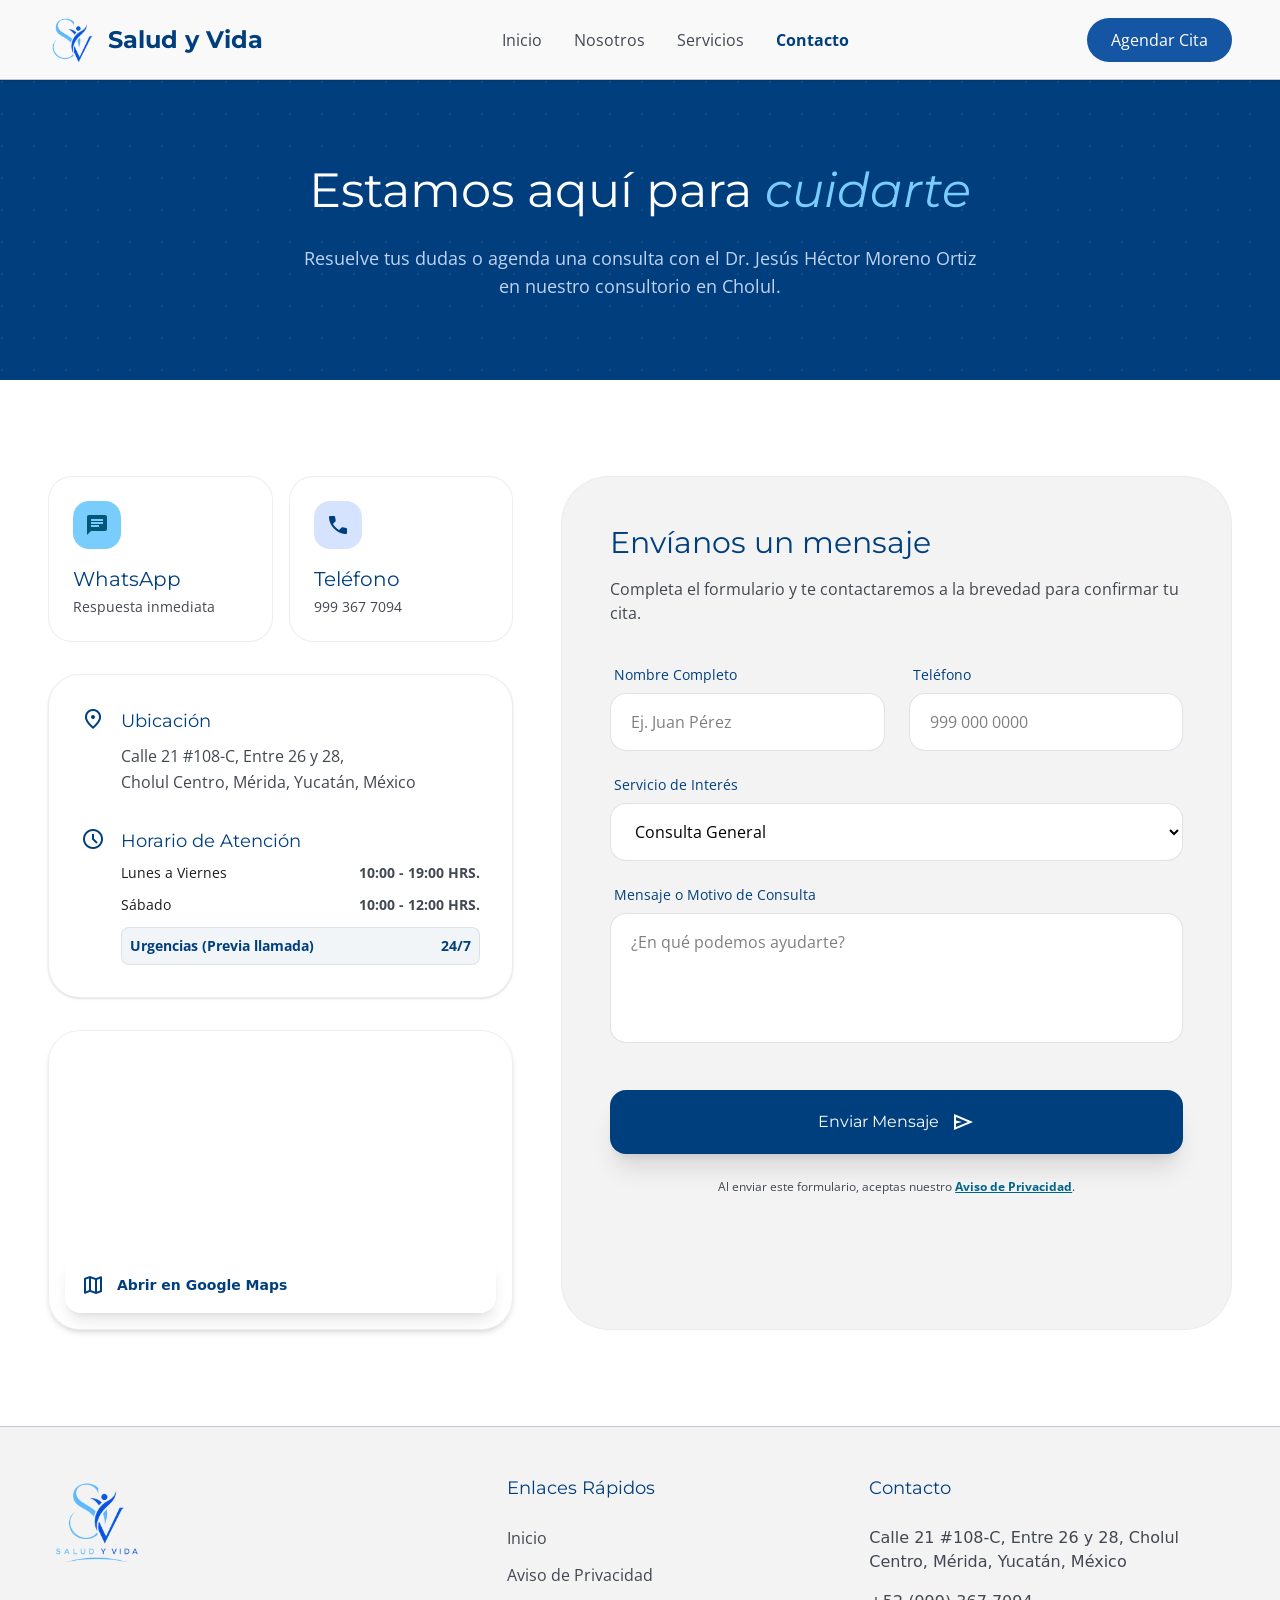
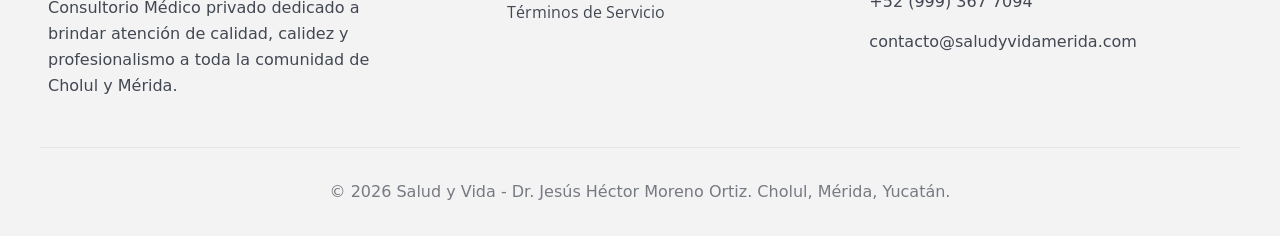
==== commit 82eb4596: "Update contact page HTML structure" ====
--- a/contact/index.html
+++ b/contact/index.html
@@ -1 +1 @@
-<!DOCTYPE html><html lang="es" data-astro-cid-4jmloj5z> <head><meta charset="utf-8"><meta name="viewport" content="width=device-width, initial-scale=1.0"><link rel="canonical" href="https://www.saludyvidamerida.com/contact/"><title>Contacto - Salud y Vida | Salud y Vida</title><meta name="description" content="Agenda tu consulta médica en Cholul. Contáctanos por WhatsApp o teléfono para atención general, urgencias o asesoría en nuestros servicios."><meta property="og:image" content="https://www.saludyvidamerida.com/logo-syv.webp"><link rel="icon" type="image/webp" href="/logo-syv-nt.png"><link rel="preconnect" href="https://fonts.googleapis.com"><link rel="preconnect" href="https://fonts.gstatic.com" crossorigin><link href="https://fonts.googleapis.com/css2?family=Montserrat:wght@400;600;700;800&family=Open+Sans:wght@400;600;700&family=Material+Symbols+Outlined:wght,FILL@100..700,0..1&display=swap" rel="stylesheet"><link rel="stylesheet" href="/_astro/site-styles-v4.css"></head> <body data-astro-cid-4jmloj5z> <nav class="sticky top-0 z-50 bg-surface/90 backdrop-blur-md border-b border-outline-variant shadow-sm h-20 flex items-center"> <div class="flex justify-between items-center px-gutter w-full max-w-container-max mx-auto"> <a href="/" class="flex items-center gap-3 group hover:opacity-90 transition-opacity"> <div class="w-12 h-12 flex items-center justify-center"><img src="/logo-syv-nt.png" alt="Logo Salud y Vida" class="w-full h-full object-contain"></div> <span class="font-headline-md text-[24px] font-bold text-primary">Salud y Vida</span> </a> <div class="hidden md:flex items-center gap-8"> <a href="/" class="font-body-md text-on-surface-variant hover:text-primary">Inicio</a> <a href="/nosotros" class="font-body-md text-on-surface-variant hover:text-primary">Nosotros</a> <a href="/servicios" class="font-body-md text-on-surface-variant hover:text-primary">Servicios</a> <a href="/contact" class="font-body-md text-primary font-bold">Contacto</a> </div> <a href="/contact#whatsappForm" class="hidden md:block bg-primary-container text-white px-6 py-2.5 rounded-full font-label-md hover:bg-primary">Agendar Cita</a> </div> </nav> <main class="w-full"> <section class="relative py-20 overflow-hidden bg-primary hero-pattern"> <div class="absolute inset-0 bg-primary/90"></div> <div class="relative z-10 max-w-container-max mx-auto px-gutter text-center reveal"> <h1 class="font-headline-md text-[40px] md:text-5xl text-white mb-6 leading-tight">Estamos aquí para <span class="text-secondary-container italic">cuidarte</span></h1> <p class="font-body-md text-primary-fixed max-w-2xl mx-auto opacity-90 text-lg">Resuelve tus dudas o agenda una consulta con el Dr. Jesús Héctor Moreno Ortiz en nuestro consultorio en Cholul.</p> </div> </section> <section class="py-16 md:py-24 max-w-container-max mx-auto px-gutter"> <div class="grid grid-cols-1 lg:grid-cols-12 gap-12"> <div class="lg:col-span-5 space-y-8 reveal"> <div class="grid grid-cols-1 sm:grid-cols-2 gap-4"> <a href="https://wa.me/529995135831" target="_blank" class="group p-6 bg-white rounded-3xl border border-outline-variant/30 hover:shadow-xl transition-all flex flex-col gap-4"> <div class="w-12 h-12 rounded-2xl bg-secondary-container flex items-center justify-center text-on-secondary-container"><span class="material-symbols-outlined text-2xl" style="font-variation-settings: 'FILL' 1;">chat</span></div> <div><h3 class="font-headline-md text-xl text-primary mb-1">WhatsApp</h3><p class="font-body-md text-on-surface-variant text-sm">Respuesta inmediata</p></div> </a> <a href="tel:+529993677094" class="group p-6 bg-white rounded-3xl border border-outline-variant/30 hover:shadow-xl transition-all flex flex-col gap-4"> <div class="w-12 h-12 rounded-2xl bg-primary-fixed flex items-center justify-center text-primary"><span class="material-symbols-outlined text-2xl" style="font-variation-settings: 'FILL' 1;">call</span></div> <div><h3 class="font-headline-md text-xl text-primary mb-1">Teléfono</h3><p class="font-body-md text-on-surface-variant text-sm">999 367 7094</p></div> </a> </div> <div class="p-8 bg-white rounded-[2rem] border border-outline-variant/30 shadow-sm space-y-8"> <div class="flex gap-4"> <span class="material-symbols-outlined text-primary">location_on</span> <div><h4 class="font-headline-md text-lg text-primary mb-2">Ubicación</h4><p class="font-body-md text-on-surface-variant leading-relaxed">Calle 21 #108-C, Entre 26 y 28,<br>Cholul Centro, Mérida, Yucatán, México</p></div> </div> <div class="flex gap-4"> <span class="material-symbols-outlined text-primary">schedule</span> <div class="w-full"> <h4 class="font-headline-md text-lg text-primary mb-2">Horario de Atención</h4> <div class="space-y-3 w-full text-sm font-body-md"> <div class="flex justify-between"><span class="text-on-surface">Lunes a Viernes</span><span class="text-on-surface-variant font-bold">10:00 - 19:00 HRS.</span></div> <div class="flex justify-between"><span class="text-on-surface">Sábado</span><span class="text-on-surface-variant font-bold">10:00 - 12:00 HRS.</span></div> <div class="flex justify-between p-2 bg-primary/5 rounded-lg border border-primary/10 mt-2"><span class="text-primary font-bold">Urgencias (Previa llamada)</span><span class="text-primary font-bold">24/7</span></div> </div> </div> </div> </div> <div class="group relative h-[300px] rounded-[2rem] overflow-hidden border border-outline-variant/30 shadow-md"> <iframe src="https://www.google.com/maps/embed?pb=!1m17!1m12!1m3!1d15665.994718888302!2d-89.56143996222329!3d21.037334488017834!2m3!1f0!2f0!3f0!3m2!1i1024!2i768!4f13.1!3m2!1m1!2zMjHCsDAyJzM1LjQiTiA4OcKwMzMnNDMuNyJX!5e1!3m2!1ses!2smx!4v1782427155710!5m2!1ses!2smx" class="w-full h-full absolute inset-0 z-0" style="border:0;" allowfullscreen loading="lazy" referrerpolicy="no-referrer-when-downgrade"></iframe> <a href="https://maps.app.goo.gl/aPjVKqvBLKK7SXtj6" target="_blank" class="absolute bottom-4 left-4 right-4 bg-white/95 backdrop-blur-md p-4 rounded-2xl flex items-center justify-between shadow-lg z-10"> <div class="flex items-center gap-3"><span class="material-symbols-outlined text-primary">map</span><span class="text-sm font-bold text-primary">Abrir en Google Maps</span></div> </a> </div> </div> <div id="whatsappForm" class="lg:col-span-7 bg-surface-container-low rounded-[3rem] p-8 md:p-12 border border-outline-variant/20 reveal delay-100"> <div class="mb-10"> <h2 class="font-headline-md text-3xl text-primary mb-4">Envíanos un mensaje</h2> <p class="font-body-md text-on-surface-variant">Completa el formulario y te contactaremos a la brevedad para confirmar tu cita.</p> </div> <form class="space-y-6" id="contactoForm"> <div class="grid grid-cols-1 md:grid-cols-2 gap-6"> <div class="space-y-2"><label class="block font-label-md text-sm text-primary ml-1" for="name">Nombre Completo</label><input class="w-full bg-white border border-outline-variant/50 rounded-2xl px-5 py-4 outline-none font-body-md" id="name" placeholder="Ej. Juan Pérez" type="text" required></div> <div class="space-y-2"><label class="block font-label-md text-sm text-primary ml-1" for="phone">Teléfono</label><input class="w-full bg-white border border-outline-variant/50 rounded-2xl px-5 py-4 outline-none font-body-md" id="phone" placeholder="999 000 0000" type="tel" required></div> </div> <div class="space-y-2"> <label class="block font-label-md text-sm text-primary ml-1" for="service">Servicio de Interés</label> <select class="w-full bg-white border border-outline-variant/50 rounded-2xl px-5 py-4 outline-none font-body-md" id="service"> <option>Consulta General</option><option>Urgencias Médicas</option><option>Médicina regenerativa y terapia celular</option><option>Endoscopía gastrointestinal</option><option>Seguimiento de Pacientes</option><option>Medicina Ortomolecular IV</option><option>Otros</option> </select> </div> <div class="space-y-2"><label class="block font-label-md text-sm text-primary ml-1" for="message">Mensaje o Motivo de Consulta</label><textarea class="w-full bg-white border border-outline-variant/50 rounded-2xl px-5 py-4 outline-none resize-none font-body-md" id="message" placeholder="¿En qué podemos ayudarte?" rows="4" required></textarea></div> <div class="pt-4"><button class="w-full bg-primary text-white font-headline-md py-5 rounded-2xl shadow-xl flex items-center justify-center gap-3" type="submit">Enviar Mensaje<span class="material-symbols-outlined">send</span></button></div> <p class="text-center font-label-md text-[12px] text-on-surface-variant mt-4">Al enviar este formulario, aceptas nuestro <a class="text-secondary font-bold underline" href="/privacidad">Aviso de Privacidad</a>.</p> </form> </div> </div> </section> <div id="toast-container" class="fixed bottom-6 left-1/2 -translate-x-1/2 md:left-auto md:right-6 md:translate-x-0 z-[100] flex flex-col gap-3 pointer-events-none w-[90%] md:w-auto max-w-sm"></div> </main> <script type="module">function m(a,c="error"){const t=document.getElementById("toast-container");if(!t)return;const e=document.createElement("div"),n=c==="error",r=n?"border-red-500":"border-primary",o=n?"text-red-500":"text-primary",s=n?"error":"check_circle";e.className=`bg-white/95 backdrop-blur-md border-l-4 ${r} shadow-xl rounded-2xl p-4 flex items-center gap-3 pointer-events-auto transform transition-all duration-300 translate-y-10 opacity-0`,e.innerHTML=`<span class="material-symbols-outlined ${o} text-2xl">${s}</span><p class="font-body-md text-sm text-on-surface-variant font-medium">${a}</p>`,t.appendChild(e),requestAnimationFrame(()=>{e.classList.remove("translate-y-10","opacity-0"),e.classList.add("translate-y-0","opacity-100")}),setTimeout(()=>{e.classList.remove("translate-y-0","opacity-100"),e.classList.add("translate-y-10","opacity-0"),setTimeout(()=>e.remove(),300)},4e3)}document.getElementById("contactoForm").addEventListener("submit",function(c){c.preventDefault();const t=document.getElementById("name"),e=document.getElementById("phone"),n=document.getElementById("service"),r=document.getElementById("message");const o=t.value.trim(),s=e.value.trim(),l=n.value,u=r.value.trim(),p=/^[a-zA-ZáéíóúÁÉÍÓÚñÑ\s]+$/;if(o.length<3||!p.test(o)){m("Ingresa un nombre válido (solo letras, mín. 3 caracteres).","error"),t.focus();return}const d=s.replace(/\D/g,"");if(d.length<10||d.length>15){m("Ingresa un número de teléfono válido (al menos 10 dígitos).","error"),e.focus();return}const g="529995135831",y=`👋 ¡Hola, equipo de *Salud y Vida*!\nMe gustaría agendar una cita o recibir más información.\n\n📋 *MIS DATOS:*\n👤 *Nombre:* ${o}\n📱 *Teléfono:* ${s}\n🩺 *Servicio:* ${l}\n\n💬 *MOTIVO DE CONSULTA:*\n_${u}_\n\nQuedo a la espera de su respuesta. ¡Gracias! ✨`,f=encodeURIComponent(y),v=`https://wa.me/${g}?text=${f}`;window.open(v,"_blank")});</script> <footer class="bg-surface-container-low border-t border-outline-variant"> <div class="grid grid-cols-1 md:grid-cols-3 gap-stack-lg px-gutter py-stack-lg max-w-container-max mx-auto"> <div> <img src="/logo-syv-nb.png" alt="Logo Salud y Vida" class="w-24 h-auto object-contain mb-6"> <p class="text-body-md text-on-surface-variant leading-relaxed">Consultorio Médico privado dedicado a brindar atención de calidad, calidez y profesionalismo a toda la comunidad de Cholul y Mérida.</p> </div> <div class="md:px-12"> <h4 class="font-headline-md text-[18px] text-primary mb-6">Enlaces Rápidos</h4> <ul class="space-y-3"> <li><a class="text-on-surface-variant hover:text-secondary font-label-md" href="/">Inicio</a></li> <li><a class="text-on-surface-variant hover:text-secondary font-label-md" href="/privacidad">Aviso de Privacidad</a></li> <li><a class="text-on-surface-variant hover:text-secondary font-label-md" href="/terminos">Términos de Servicio</a></li> </ul> </div> <div> <h4 class="font-headline-md text-[18px] text-primary mb-6">Contacto</h4> <ul class="space-y-4"> <li class="text-on-surface-variant text-label-md">Calle 21 #108-C, Entre 26 y 28, Cholul Centro, Mérida, Yucatán, México</li> <li class="text-on-surface-variant text-label-md">+52 (999) 367 7094</li> <li class="text-on-surface-variant text-label-md">contacto@saludyvidamerida.com</li> </ul> </div> </div> <div class="max-w-container-max mx-auto px-gutter py-8 border-t border-outline-variant/30 text-center"> <p class="text-label-md text-on-surface-variant opacity-70">© 2026 Salud y Vida - Dr. Jesús Héctor Moreno Ortiz. Cholul, Mérida, Yucatán.</p> </div> </footer><script>function initReveal(){const els=document.querySelectorAll(".reveal");const io=new IntersectionObserver(entries=>{entries.forEach(e=>{if(e.isIntersecting)e.target.classList.add("active")})},{threshold:.15});els.forEach(e=>io.observe(e))}document.readyState==="complete"||document.readyState==="interactive"?initReveal():document.addEventListener("DOMContentLoaded",initReveal);</script></body></html>
+<!DOCTYPE html><html lang="es" data-astro-cid-4jmloj5z> <head><meta charset="utf-8"><meta name="viewport" content="width=device-width, initial-scale=1.0"><link rel="canonical" href="https://www.saludyvidamerida.com/contact/"><title>Contacto - Salud y Vida | Salud y Vida</title><meta name="description" content="Agenda tu consulta médica en Cholul. Contáctanos por WhatsApp o teléfono para atención general, urgencias o asesoría en nuestros servicios."><meta property="og:image" content="https://www.saludyvidamerida.com/logo-syv.webp"><link rel="icon" type="image/webp" href="/logo-syv-nt.png"><link rel="preconnect" href="https://fonts.googleapis.com"><link rel="preconnect" href="https://fonts.gstatic.com" crossorigin><link href="https://fonts.googleapis.com/css2?family=Montserrat:wght@400;600;700;800&family=Open+Sans:wght@400;600;700&family=Material+Symbols+Outlined:wght,FILL@100..700,0..1&display=swap" rel="stylesheet"><link rel="stylesheet" href="/_astro/site-styles-v4.css"></head> <body data-astro-cid-4jmloj5z> <nav class="sticky top-0 z-50 bg-surface/90 backdrop-blur-md border-b border-outline-variant shadow-sm h-20 flex items-center"> <div class="flex justify-between items-center px-gutter w-full max-w-container-max mx-auto"> <a href="/" class="flex items-center gap-3 group hover:opacity-90 transition-opacity"> <div class="w-12 h-12 flex items-center justify-center"><img src="/logo-syv-nt.png" alt="Logo Salud y Vida" class="w-full h-full object-contain"></div> <span class="font-headline-md text-[24px] font-bold text-primary">Salud y Vida</span> </a> <div class="hidden md:flex items-center gap-8"> <a href="/" class="font-body-md text-on-surface-variant hover:text-primary">Inicio</a> <a href="/nosotros" class="font-body-md text-on-surface-variant hover:text-primary">Nosotros</a> <a href="/servicios" class="font-body-md text-on-surface-variant hover:text-primary">Servicios</a> <a href="/contact" class="font-body-md text-primary font-bold">Contacto</a> </div> <a href="/contact#whatsappForm" class="hidden md:block bg-primary-container text-white px-6 py-2.5 rounded-full font-label-md hover:bg-primary">Agendar Cita</a> </div> </nav> <main class="w-full"> <section class="relative py-20 overflow-hidden bg-primary hero-pattern"> <div class="absolute inset-0 bg-primary/90"></div> <div class="relative z-10 max-w-container-max mx-auto px-gutter text-center reveal"> <h1 class="font-headline-md text-[40px] md:text-5xl text-white mb-6 leading-tight">Estamos aquí para <span class="text-secondary-container italic">cuidarte</span></h1> <p class="font-body-md text-primary-fixed max-w-2xl mx-auto opacity-90 text-lg">Resuelve tus dudas o agenda una consulta con el Dr. Jesús Héctor Moreno Ortiz en nuestro consultorio en Cholul.</p> </div> </section> <section class="py-16 md:py-24 max-w-container-max mx-auto px-gutter"> <div class="grid grid-cols-1 lg:grid-cols-12 gap-12"> <div class="lg:col-span-5 space-y-8 reveal"> <div class="grid grid-cols-1 sm:grid-cols-2 gap-4"> <a href="https://wa.me/529995135831" target="_blank" class="group p-6 bg-white rounded-3xl border border-outline-variant/30 hover:shadow-xl transition-all flex flex-col gap-4"> <div class="w-12 h-12 rounded-2xl bg-secondary-container flex items-center justify-center text-on-secondary-container"><span class="material-symbols-outlined text-2xl" style="font-variation-settings: 'FILL' 1;">chat</span></div> <div><h3 class="font-headline-md text-xl text-primary mb-1">WhatsApp</h3><p class="font-body-md text-on-surface-variant text-sm">Respuesta inmediata</p></div> </a> <a href="tel:+529993677094" class="group p-6 bg-white rounded-3xl border border-outline-variant/30 hover:shadow-xl transition-all flex flex-col gap-4"> <div class="w-12 h-12 rounded-2xl bg-primary-fixed flex items-center justify-center text-primary"><span class="material-symbols-outlined text-2xl" style="font-variation-settings: 'FILL' 1;">call</span></div> <div><h3 class="font-headline-md text-xl text-primary mb-1">Teléfono</h3><p class="font-body-md text-on-surface-variant text-sm">999 367 7094</p></div> </a> </div> <div class="p-8 bg-white rounded-[2rem] border border-outline-variant/30 shadow-sm space-y-8"> <div class="flex gap-4"> <span class="material-symbols-outlined text-primary">location_on</span> <div><h4 class="font-headline-md text-lg text-primary mb-2">Ubicación</h4><p class="font-body-md text-on-surface-variant leading-relaxed">Calle 21 #108-C, Entre 26 y 28,<br>Cholul Centro, Mérida, Yucatán, México</p></div> </div> <div class="flex gap-4"> <span class="material-symbols-outlined text-primary">schedule</span> <div class="w-full"> <h4 class="font-headline-md text-lg text-primary mb-2">Horario de Atención</h4> <div class="space-y-3 w-full text-sm font-body-md"> <div class="flex justify-between"><span class="text-on-surface">Lunes a Viernes</span><span class="text-on-surface-variant font-bold">10:00 - 19:00 HRS.</span></div> <div class="flex justify-between"><span class="text-on-surface">Sábado</span><span class="text-on-surface-variant font-bold">10:00 - 12:00 HRS.</span></div> <div class="flex justify-between p-2 bg-primary/5 rounded-lg border border-primary/10 mt-2"><span class="text-primary font-bold">Urgencias (Previa llamada)</span><span class="text-primary font-bold">24/7</span></div> </div> </div> </div> </div> <div class="group relative h-[300px] rounded-[2rem] overflow-hidden border border-outline-variant/30 shadow-md"> <iframe src="https://www.google.com/maps/embed?pb=!1m17!1m12!1m3!1d15665.994718888302!2d-89.56143996222329!3d21.037334488017834!2m3!1f0!2f0!3f0!3m2!1i1024!2i768!4f13.1!3m2!1m1!2zMjHCsDAyJzM1LjQiTiA4OcKwMzMnNDMuNyJX!5e1!3m2!1ses!2smx!4v1782427155710!5m2!1ses!2smx" class="w-full h-full absolute inset-0 z-0" style="border:0;" allowfullscreen loading="lazy" referrerpolicy="no-referrer-when-downgrade"></iframe> <a href="https://maps.app.goo.gl/aPjVKqvBLKK7SXtj6" target="_blank" class="absolute bottom-4 left-4 right-4 bg-white/95 backdrop-blur-md p-4 rounded-2xl flex items-center justify-between shadow-lg z-10"> <div class="flex items-center gap-3"><span class="material-symbols-outlined text-primary">map</span><span class="text-sm font-bold text-primary">Abrir en Google Maps</span></div> </a> </div> </div> <div id="whatsappForm" class="lg:col-span-7 bg-surface-container-low rounded-[3rem] p-8 md:p-12 border border-outline-variant/20 reveal delay-100"> <div class="mb-10"> <h2 class="font-headline-md text-3xl text-primary mb-4">Envíanos un mensaje</h2> <p class="font-body-md text-on-surface-variant">Completa el formulario y te contactaremos a la brevedad para confirmar tu cita.</p> </div> <form class="space-y-6" id="contactoForm"> <div class="grid grid-cols-1 md:grid-cols-2 gap-6"> <div class="space-y-2"><label class="block font-label-md text-sm text-primary ml-1" for="name">Nombre Completo</label><input class="w-full bg-white border border-outline-variant/50 rounded-2xl px-5 py-4 outline-none font-body-md" id="name" placeholder="Ej. Juan Pérez" type="text" required></div> <div class="space-y-2"><label class="block font-label-md text-sm text-primary ml-1" for="phone">Teléfono</label><input class="w-full bg-white border border-outline-variant/50 rounded-2xl px-5 py-4 outline-none font-body-md" id="phone" placeholder="999 000 0000" type="tel" required></div> </div> <div class="space-y-2"> <label class="block font-label-md text-sm text-primary ml-1" for="service">Servicio de Interés</label> <select class="w-full bg-white border border-outline-variant/50 rounded-2xl px-5 py-4 outline-none font-body-md" id="service"> <option>Consulta General</option><option>Urgencias Médicas</option><option>Médicina regenerativa y terapia celular</option><option>Endoscopía gastrointestinal</option><option>Seguimiento de Pacientes</option><option>Medicina Ortomolecular IV</option><option>Otros</option> </select> </div> <div class="space-y-2"><label class="block font-label-md text-sm text-primary ml-1" for="message">Mensaje o Motivo de Consulta</label><textarea class="w-full bg-white border border-outline-variant/50 rounded-2xl px-5 py-4 outline-none resize-none font-body-md" id="message" placeholder="¿En qué podemos ayudarte?" rows="4" required></textarea></div> <div class="pt-4"><button class="w-full bg-primary text-white font-headline-md py-5 rounded-2xl shadow-xl flex items-center justify-center gap-3" type="submit">Enviar Mensaje<span class="material-symbols-outlined">send</span></button></div> <p class="text-center font-label-md text-[12px] text-on-surface-variant mt-4">Al enviar este formulario, aceptas nuestro <a class="text-secondary font-bold underline" href="/privacidad">Aviso de Privacidad</a>.</p> </form> </div> </div> </section> <div id="toast-container" class="fixed bottom-6 left-1/2 -translate-x-1/2 md:left-auto md:right-6 md:translate-x-0 z-[100] flex flex-col gap-3 pointer-events-none w-[90%] md:w-auto max-w-sm"></div> </main> <script type="module">function m(a,c="error"){const t=document.getElementById("toast-container");if(!t)return;const e=document.createElement("div"),n=c==="error",r=n?"border-red-500":"border-primary",o=n?"text-red-500":"text-primary",s=n?"error":"check_circle";e.className=`bg-white/95 backdrop-blur-md border-l-4 ${r} shadow-xl rounded-2xl p-4 flex items-center gap-3 pointer-events-auto transform transition-all duration-300 translate-y-10 opacity-0`,e.innerHTML=`<span class="material-symbols-outlined ${o} text-2xl">${s}</span><p class="font-body-md text-sm text-on-surface-variant font-medium">${a}</p>`,t.appendChild(e),requestAnimationFrame(()=>{e.classList.remove("translate-y-10","opacity-0"),e.classList.add("translate-y-0","opacity-100")}),setTimeout(()=>{e.classList.remove("translate-y-0","opacity-100"),e.classList.add("translate-y-10","opacity-0"),setTimeout(()=>e.remove(),300)},4e3)}document.getElementById("contactoForm").addEventListener("submit",function(c){c.preventDefault();const t=document.getElementById("name"),e=document.getElementById("phone"),n=document.getElementById("service"),r=document.getElementById("message");const o=t.value.trim(),s=e.value.trim(),l=n.value,u=r.value.trim(),p=/^[a-zA-ZáéíóúÁÉÍÓÚñÑ\s]+$/;if(o.length<3||!p.test(o)){m("Ingresa un nombre válido (solo letras, mín. 3 caracteres).","error"),t.focus();return}const d=s.replace(/\D/g,"");if(d.length<10||d.length>15){m("Ingresa un número de teléfono válido (al menos 10 dígitos).","error"),e.focus();return}const g="529995135831",y=`👋 ¡Hola, equipo de *Salud y Vida*!\nMe gustaría agendar una cita o recibir más información.\n\n📋 *MIS DATOS:*\n👤 *Nombre:* ${o}\n📱 *Teléfono:* ${s}\n🩺 *Servicio:* ${l}\n\n💬 *MOTIVO DE CONSULTA:*\n_${u}_\n\nQuedo a la espera de su respuesta. ¡Gracias! ✨`,f=encodeURIComponent(y),v=`https://wa.me/${g}?text=${f}`;window.open(v,"_blank")});</script> <footer class="bg-surface-container-low border-t border-outline-variant"> <div class="grid grid-cols-1 md:grid-cols-3 gap-stack-lg px-gutter py-stack-lg max-w-container-max mx-auto"> <div> <img src="/logo-syv-nb.png" alt="Logo Salud y Vida" class="w-24 h-auto object-contain mb-6"> <p class="text-body-md text-on-surface-variant leading-relaxed">Consultorio Médico privado dedicado a brindar atención de calidad, calidez y profesionalismo a toda la comunidad de Cholul y Mérida.</p> </div> <div class="md:px-12"> <h4 class="font-headline-md text-[18px] text-primary mb-6">Enlaces Rápidos</h4> <ul class="space-y-3"> <li><a class="text-on-surface-variant hover:text-secondary font-label-md" href="/">Inicio</a></li> <li><a class="text-on-surface-variant hover:text-secondary font-label-md" href="/privacidad">Aviso de Privacidad</a></li> <li><a class="text-on-surface-variant hover:text-secondary font-label-md" href="/terminos">Términos de Servicio</a></li> </ul> </div> <div> <h4 class="font-headline-md text-[18px] text-primary mb-6">Contacto</h4> <ul class="space-y-4"> <li class="text-on-surface-variant text-label-md">Calle 21 #108-C, Entre 26 y 28, Cholul Centro, Mérida, Yucatán, México</li> <li class="text-on-surface-variant text-label-md">+52 (999) 367 7094</li> <li class="text-on-surface-variant text-label-md">contacto@saludyvidamerida.com</li> </ul> </div> </div> <div class="max-w-container-max mx-auto px-gutter py-8 border-t border-outline-variant/30 text-center"> <p class="text-label-md text-on-surface-variant opacity-70">© 2026 Salud y Vida - Dr. Jesús Héctor Moreno Ortiz. Cholul, Mérida, Yucatán.</p> </div> </footer><script>function initReveal(){const els=document.querySelectorAll(".reveal");const io=new IntersectionObserver(entries=>{entries.forEach(e=>{if(e.isIntersecting)e.target.classList.add("active")})},{threshold:.15});els.forEach(e=>io.observe(e))}document.addEventListener("astro:page-load",initReveal);document.readyState==="complete"||document.readyState==="interactive"?initReveal():document.addEventListener("DOMContentLoaded",initReveal);</script></body></html>
--- a/_astro/site-styles-v4.css
+++ b/_astro/site-styles-v4.css
@@ -1,11 +1 @@
-{\rtf1\ansi\ansicpg1252\cocoartf2867
-\cocoatextscaling0\cocoaplatform0{\fonttbl\f0\fmodern\fcharset0 Courier;}
-{\colortbl;\red255\green255\blue255;\red255\green255\blue255;}
-{\*\expandedcolortbl;;\cssrgb\c100000\c100000\c100000;}
-\margl1440\margr1440\vieww11520\viewh8400\viewkind0
-\deftab720
-\pard\pardeftab720\partightenfactor0
-
-\f0\fs26 \cf2 \expnd0\expndtw0\kerning0
-\outl0\strokewidth0 \strokec2 .dropdown[data-astro-cid-3ef6ksr2]:hover .dropdown-menu[data-astro-cid-3ef6ksr2]\{display:block\}.material-symbols-outlined[data-astro-cid-3ef6ksr2]\{font-variation-settings:"FILL" 0,"wght" 400,"GRAD" 0,"opsz" 24\}@layer properties\{@supports (((-webkit-hyphens:none)) and (not (margin-trim:inline))) or ((-moz-orient:inline) and (not (color:rgb(from red r g b))))\{*,:before,:after,::backdrop\{--tw-translate-x:0;--tw-translate-y:0;--tw-translate-z:0;--tw-rotate-x:initial;--tw-rotate-y:initial;--tw-rotate-z:initial;--tw-skew-x:initial;--tw-skew-y:initial;--tw-space-y-reverse:0;--tw-space-x-reverse:0;--tw-border-style:solid;--tw-gradient-position:initial;--tw-gradient-from:#0000;--tw-gradient-via:#0000;--tw-gradient-to:#0000;--tw-gradient-stops:initial;--tw-gradient-via-stops:initial;--tw-gradient-from-position:0%;--tw-gradient-via-position:50%;--tw-gradient-to-position:100%;--tw-leading:initial;--tw-font-weight:initial;--tw-tracking:initial;--tw-shadow:0 0 #0000;--tw-shadow-color:initial;--tw-shadow-alpha:100%;--tw-inset-shadow:0 0 #0000;--tw-inset-shadow-color:initial;--tw-inset-shadow-alpha:100%;--tw-ring-color:initial;--tw-ring-shadow:0 0 #0000;--tw-inset-ring-color:initial;--tw-inset-ring-shadow:0 0 #0000;--tw-ring-inset:initial;--tw-ring-offset-width:0px;--tw-ring-offset-color:#fff;--tw-ring-offset-shadow:0 0 #0000;--tw-blur:initial;--tw-brightness:initial;--tw-contrast:initial;--tw-grayscale:initial;--tw-hue-rotate:initial;--tw-invert:initial;--tw-opacity:initial;--tw-saturate:initial;--tw-sepia:initial;--tw-drop-shadow:initial;--tw-drop-shadow-color:initial;--tw-drop-shadow-alpha:100%;--tw-drop-shadow-size:initial;--tw-backdrop-blur:initial;--tw-backdrop-brightness:initial;--tw-backdrop-contrast:initial;--tw-backdrop-grayscale:initial;--tw-backdrop-hue-rotate:initial;--tw-backdrop-invert:initial;--tw-backdrop-opacity:initial;--tw-backdrop-saturate:initial;--tw-backdrop-sepia:initial;--tw-duration:initial;--tw-scale-x:1;--tw-scale-y:1;--tw-scale-z:1\}\}\}@layer theme\{:root,:host\{--font-sans:ui-sans-serif, system-ui, sans-serif, "Apple Color Emoji", "Segoe UI Emoji", "Segoe UI Symbol", "Noto Color Emoji";--font-mono:ui-monospace, SFMono-Regular, Menlo, Monaco, Consolas, "Liberation Mono", "Courier New", monospace;--color-red-500:oklch(63.7% .237 25.331);--color-white:#fff;--spacing:.25rem;--container-sm:24rem;--container-md:28rem;--container-xl:36rem;--container-2xl:42rem;--container-3xl:48rem;--container-4xl:56rem;--container-5xl:64rem;--text-sm:.875rem;--text-sm--line-height:calc(1.25 / .875);--text-base:1rem;--text-base--line-height: 1.5 ;--text-lg:1.125rem;--text-lg--line-height:calc(1.75 / 1.125);--text-xl:1.25rem;--text-xl--line-height:calc(1.75 / 1.25);--text-2xl:1.5rem;--text-2xl--line-height:calc(2 / 1.5);--text-3xl:1.875rem;--text-3xl--line-height: 1.2 ;--text-4xl:2.25rem;--text-4xl--line-height:calc(2.5 / 2.25);--text-5xl:3rem;--text-5xl--line-height:1;--text-6xl:3.75rem;--text-6xl--line-height:1;--text-8xl:6rem;--text-8xl--line-height:1;--font-weight-medium:500;--font-weight-semibold:600;--font-weight-bold:700;--tracking-wide:.025em;--tracking-wider:.05em;--leading-tight:1.25;--leading-snug:1.375;--leading-relaxed:1.625;--radius-lg:.5rem;--radius-xl:.75rem;--radius-2xl:1rem;--radius-3xl:1.5rem;--drop-shadow-md:0 3px 3px #0000001f;--animate-pulse:pulse 2s cubic-bezier(.4, 0, .6, 1) infinite;--blur-sm:8px;--blur-md:12px;--blur-2xl:40px;--blur-3xl:64px;--default-transition-duration:.15s;--default-transition-timing-function:cubic-bezier(.4, 0, .2, 1);--default-font-family:var(--font-sans);--default-mono-font-family:var(--font-mono);--color-primary:#003f7e;--color-primary-container:#1456a3;--color-on-primary-container:#b3ceff;--color-surface:#f9f9f9;--color-on-surface:#1a1c1c;--color-on-surface-variant:#424751;--color-outline-variant:#c2c6d3;--color-secondary-fixed:#c4e7ff;--color-surface-container-low:#f3f3f4;--color-secondary:#00658b;--color-primary-fixed:#d6e3ff;--color-secondary-container:#79cdfd;--color-on-secondary-container:#005778;--font-headline-md:"Montserrat", sans-serif;--font-body-md:"Open Sans", sans-serif;--font-label-md:"Open Sans", sans-serif;--spacing-container-max:1200px;--spacing-gutter:.5rem;--spacing-stack-lg:3rem\}\}@layer base\{*,:after,:before,::backdrop\{box-sizing:border-box;border:0 solid;margin:0;padding:0\}::file-selector-button\{box-sizing:border-box;border:0 solid;margin:0;padding:0\}html,:host\{-webkit-text-size-adjust:100%;tab-size:4;line-height:1.5;font-family:var(--default-font-family,ui-sans-serif, system-ui, sans-serif, "Apple Color Emoji", "Segoe UI Emoji", "Segoe UI Symbol", "Noto Color Emoji");font-feature-settings:var(--default-font-feature-settings,normal);font-variation-settings:var(--default-font-variation-settings,normal);-webkit-tap-highlight-color:transparent\}hr\{height:0;color:inherit;border-top-width:1px\}abbr:where([title])\{-webkit-text-decoration:underline dotted;text-decoration:underline dotted\}h1,h2,h3,h4,h5,h6\{font-size:inherit;font-weight:inherit\}a\{color:inherit;-webkit-text-decoration:inherit;text-decoration:inherit\}b,strong\{font-weight:bolder\}code,kbd,samp,pre\{font-family:var(--default-mono-font-family,ui-monospace, SFMono-Regular, Menlo, Monaco, Consolas, "Liberation Mono", "Courier New", monospace);font-feature-settings:var(--default-mono-font-feature-settings,normal);font-variation-settings:var(--default-mono-font-variation-settings,normal);font-size:1em\}small\{font-size:80%\}sub,sup\{vertical-align:baseline;font-size:75%;line-height:0;position:relative\}sub\{bottom:-.25em\}sup\{top:-.5em\}table\{text-indent:0;border-color:inherit;border-collapse:collapse\}:-moz-focusring\{outline:auto\}progress\{vertical-align:baseline\}summary\{display:list-item\}ol,ul,menu\{list-style:none\}img,svg,video,canvas,audio,iframe,embed,object\{vertical-align:middle;display:block\}img,video\{max-width:100%;height:auto\}button,input,select,optgroup,textarea\{font:inherit;font-feature-settings:inherit;font-variation-settings:inherit;letter-spacing:inherit;color:inherit;opacity:1;background-color:#0000;border-radius:0\}::file-selector-button\{font:inherit;font-feature-settings:inherit;font-variation-settings:inherit;letter-spacing:inherit;color:inherit;opacity:1;background-color:#0000;border-radius:0\}:where(select:is([multiple],[size])) optgroup\{font-weight:bolder\}:where(select:is([multiple],[size])) optgroup option\{padding-inline-start:20px\}::file-selector-button\{margin-inline-end:4px\}::placeholder\{opacity:1\}@supports (not ((-webkit-appearance:-apple-pay-button))) or (contain-intrinsic-size:1px)\{::placeholder\{color:currentColor\}@supports (color:color-mix(in lab,red,red))\{::placeholder\{color:color-mix(in oklab,currentcolor 50%,transparent)\}\}\}textarea\{resize:vertical\}::-webkit-search-decoration\{-webkit-appearance:none\}::-webkit-date-and-time-value\{min-height:1lh;text-align:inherit\}::-webkit-datetime-edit\{display:inline-flex\}::-webkit-datetime-edit-fields-wrapper\{padding:0\}::-webkit-datetime-edit\{padding-block:0\}::-webkit-datetime-edit-year-field\{padding-block:0\}::-webkit-datetime-edit-month-field\{padding-block:0\}::-webkit-datetime-edit-day-field\{padding-block:0\}::-webkit-datetime-edit-hour-field\{padding-block:0\}::-webkit-datetime-edit-minute-field\{padding-block:0\}::-webkit-datetime-edit-second-field\{padding-block:0\}::-webkit-datetime-edit-millisecond-field\{padding-block:0\}::-webkit-datetime-edit-meridiem-field\{padding-block:0\}::-webkit-calendar-picker-indicator\{line-height:1\}:-moz-ui-invalid\{box-shadow:none\}button,input:where([type=button],[type=reset],[type=submit])\{appearance:button\}::file-selector-button\{appearance:button\}::-webkit-inner-spin-button\{height:auto\}::-webkit-outer-spin-button\{height:auto\}[hidden]:where(:not([hidden=until-found]))\{display:none!important\}\}@layer components;@layer utilities\{.pointer-events-auto\{pointer-events:auto\}.pointer-events-none\{pointer-events:none\}.absolute\{position:absolute\}.fixed\{position:fixed\}.relative\{position:relative\}.static\{position:static\}.sticky\{position:sticky\}.-inset-4\{inset:calc(var(--spacing) * -4)\}.inset-0\{inset:calc(var(--spacing) * 0)\}.-top-10\{top:calc(var(--spacing) * -10)\}.-top-12\{top:calc(var(--spacing) * -12)\}.-top-20\{top:calc(var(--spacing) * -20)\}.top-0\{top:calc(var(--spacing) * 0)\}.top-1\\/2\{top:50%\}.top-4\{top:calc(var(--spacing) * 4)\}.top-10\{top:calc(var(--spacing) * 10)\}.top-20\{top:calc(var(--spacing) * 20)\}.top-28\{top:calc(var(--spacing) * 28)\}.top-full\{top:100%\}.-right-10\{right:calc(var(--spacing) * -10)\}.-right-12\{right:calc(var(--spacing) * -12)\}.-right-20\{right:calc(var(--spacing) * -20)\}.right-0\{right:calc(var(--spacing) * 0)\}.right-4\{right:calc(var(--spacing) * 4)\}.right-6\{right:calc(var(--spacing) * 6)\}.right-\\[15\\%\\]\{right:15%\}.-bottom-20\{bottom:calc(var(--spacing) * -20)\}.bottom-0\{bottom:calc(var(--spacing) * 0)\}.bottom-4\{bottom:calc(var(--spacing) * 4)\}.bottom-6\{bottom:calc(var(--spacing) * 6)\}.-left-12\{left:calc(var(--spacing) * -12)\}.-left-20\{left:calc(var(--spacing) * -20)\}.left-0\{left:calc(var(--spacing) * 0)\}.left-1\\/2\{left:50%\}.left-4\{left:calc(var(--spacing) * 4)\}.left-6\{left:calc(var(--spacing) * 6)\}.left-\\[15\\%\\]\{left:15%\}.-z-10\{z-index:-10\}.z-0\{z-index:0\}.z-5\{z-index:5\}.z-10\{z-index:10\}.z-20\{z-index:20\}.z-50\{z-index:50\}.z-\\[100\\]\{z-index:100\}.order-1\{order:1\}.order-2\{order:2\}.container\{width:100%\}@media(min-width:40rem)\{.container\{max-width:40rem\}\}@media(min-width:48rem)\{.container\{max-width:48rem\}\}@media(min-width:64rem)\{.container\{max-width:64rem\}\}@media(min-width:80rem)\{.container\{max-width:80rem\}\}@media(min-width:96rem)\{.container\{max-width:96rem\}\}.mx-auto\{margin-inline:auto\}.-mt-20\{margin-top:calc(var(--spacing) * -20)\}.-mt-32\{margin-top:calc(var(--spacing) * -32)\}.mt-0\\.5\{margin-top:calc(var(--spacing) * .5)\}.mt-1\{margin-top:calc(var(--spacing) * 1)\}.mt-2\{margin-top:calc(var(--spacing) * 2)\}.mt-4\{margin-top:calc(var(--spacing) * 4)\}.mt-6\{margin-top:calc(var(--spacing) * 6)\}.mt-12\{margin-top:calc(var(--spacing) * 12)\}.mt-16\{margin-top:calc(var(--spacing) * 16)\}.mt-auto\{margin-top:auto\}.-mr-20\{margin-right:calc(var(--spacing) * -20)\}.-mr-32\{margin-right:calc(var(--spacing) * -32)\}.mb-0\{margin-bottom:calc(var(--spacing) * 0)\}.mb-1\{margin-bottom:calc(var(--spacing) * 1)\}.mb-2\{margin-bottom:calc(var(--spacing) * 2)\}.mb-3\{margin-bottom:calc(var(--spacing) * 3)\}.mb-4\{margin-bottom:calc(var(--spacing) * 4)\}.mb-6\{margin-bottom:calc(var(--spacing) * 6)\}.mb-8\{margin-bottom:calc(var(--spacing) * 8)\}.mb-10\{margin-bottom:calc(var(--spacing) * 10)\}.mb-12\{margin-bottom:calc(var(--spacing) * 12)\}.mb-16\{margin-bottom:calc(var(--spacing) * 16)\}.mb-auto\{margin-bottom:auto\}.ml-1\{margin-left:calc(var(--spacing) * 1)\}.ml-11\{margin-left:calc(var(--spacing) * 11)\}.block\{display:block\}.flex\{display:flex\}.grid\{display:grid\}.hidden\{display:none\}.inline-block\{display:inline-block\}.inline-flex\{display:inline-flex\}.aspect-\\[4\\/5\\]\{aspect-ratio:4/5\}.h-0\\.5\{height:calc(var(--spacing) * .5)\}.h-1\{height:calc(var(--spacing) * 1)\}.h-1\\.5\{height:calc(var(--spacing) * 1.5)\}.h-8\{height:calc(var(--spacing) * 8)\}.h-10\{height:calc(var(--spacing) * 10)\}.h-12\{height:calc(var(--spacing) * 12)\}.h-14\{height:calc(var(--spacing) * 14)\}.h-16\{height:calc(var(--spacing) * 16)\}.h-20\{height:calc(var(--spacing) * 20)\}.h-24\{height:calc(var(--spacing) * 24)\}.h-32\{height:calc(var(--spacing) * 32)\}.h-48\{height:calc(var(--spacing) * 48)\}.h-64\{height:calc(var(--spacing) * 64)\}.h-\\[300px\\]\{height:300px\}.h-\\[400px\\]\{height:400px\}.h-\\[450px\\]\{height:450px\}.h-\\[800px\\]\{height:800px\}.h-auto\{height:auto\}.h-full\{height:100%\}.min-h-\\[60vh\\]\{min-height:60vh\}.min-h-\\[70vh\\]\{min-height:70vh\}.min-h-\\[200px\\]\{min-height:200px\}.min-h-\\[300px\\]\{min-height:300px\}.min-h-\\[600px\\]\{min-height:600px\}.w-8\{width:calc(var(--spacing) * 8)\}.w-10\{width:calc(var(--spacing) * 10)\}.w-12\{width:calc(var(--spacing) * 12)\}.w-14\{width:calc(var(--spacing) * 14)\}.w-16\{width:calc(var(--spacing) * 16)\}.w-20\{width:calc(var(--spacing) * 20)\}.w-24\{width:calc(var(--spacing) * 24)\}.w-32\{width:calc(var(--spacing) * 32)\}.w-48\{width:calc(var(--spacing) * 48)\}.w-64\{width:calc(var(--spacing) * 64)\}.w-\\[90\\%\\]\{width:90%\}.w-\\[800px\\]\{width:800px\}.w-full\{width:100%\}.max-w-2xl\{max-width:var(--container-2xl)\}.max-w-3xl\{max-width:var(--container-3xl)\}.max-w-4xl\{max-width:var(--container-4xl)\}.max-w-5xl\{max-width:var(--container-5xl)\}.max-w-container-max\{max-width:var(--spacing-container-max)\}.max-w-md\{max-width:var(--container-md)\}.max-w-sm\{max-width:var(--container-sm)\}.max-w-xl\{max-width:var(--container-xl)\}.flex-1\{flex:1\}.flex-shrink-0\{flex-shrink:0\}.flex-grow\{flex-grow:1\}.-translate-x-1\\/2\{--tw-translate-x: -50% ;translate:var(--tw-translate-x) var(--tw-translate-y)\}.-translate-y-1\\/2\{--tw-translate-y: -50% ;translate:var(--tw-translate-x) var(--tw-translate-y)\}.translate-y-0\{--tw-translate-y:calc(var(--spacing) * 0);translate:var(--tw-translate-x) var(--tw-translate-y)\}.translate-y-10\{--tw-translate-y:calc(var(--spacing) * 10);translate:var(--tw-translate-x) var(--tw-translate-y)\}.-rotate-2\{rotate:-2deg\}.rotate-2\{rotate:2deg\}.rotate-180\{rotate:180deg\}.transform\{transform:var(--tw-rotate-x,) var(--tw-rotate-y,) var(--tw-rotate-z,) var(--tw-skew-x,) var(--tw-skew-y,)\}.cursor-default\{cursor:default\}.resize-none\{resize:none\}.scroll-mt-20\{scroll-margin-top:calc(var(--spacing) * 20)\}.scroll-mt-24\{scroll-margin-top:calc(var(--spacing) * 24)\}.appearance-none\{appearance:none\}.grid-cols-1\{grid-template-columns:repeat(1,minmax(0,1fr))\}.grid-cols-2\{grid-template-columns:repeat(2,minmax(0,1fr))\}.flex-col\{flex-direction:column\}.flex-wrap\{flex-wrap:wrap\}.items-center\{align-items:center\}.items-end\{align-items:flex-end\}.items-start\{align-items:flex-start\}.items-stretch\{align-items:stretch\}.justify-between\{justify-content:space-between\}.justify-center\{justify-content:center\}.justify-end\{justify-content:flex-end\}.gap-1\{gap:calc(var(--spacing) * 1)\}.gap-2\{gap:calc(var(--spacing) * 2)\}.gap-3\{gap:calc(var(--spacing) * 3)\}.gap-4\{gap:calc(var(--spacing) * 4)\}.gap-5\{gap:calc(var(--spacing) * 5)\}.gap-6\{gap:calc(var(--spacing) * 6)\}.gap-8\{gap:calc(var(--spacing) * 8)\}.gap-12\{gap:calc(var(--spacing) * 12)\}.gap-16\{gap:calc(var(--spacing) * 16)\}.gap-stack-lg\{gap:var(--spacing-stack-lg)\}:where(.space-y-2>:not(:last-child))\{--tw-space-y-reverse:0;margin-block-start:calc(calc(var(--spacing) * 2) * var(--tw-space-y-reverse));margin-block-end:calc(calc(var(--spacing) * 2) * calc(1 - var(--tw-space-y-reverse)))\}:where(.space-y-3>:not(:last-child))\{--tw-space-y-reverse:0;margin-block-start:calc(calc(var(--spacing) * 3) * var(--tw-space-y-reverse));margin-block-end:calc(calc(var(--spacing) * 3) * calc(1 - var(--tw-space-y-reverse)))\}:where(.space-y-4>:not(:last-child))\{--tw-space-y-reverse:0;margin-block-start:calc(calc(var(--spacing) * 4) * var(--tw-space-y-reverse));margin-block-end:calc(calc(var(--spacing) * 4) * calc(1 - var(--tw-space-y-reverse)))\}:where(.space-y-6>:not(:last-child))\{--tw-space-y-reverse:0;margin-block-start:calc(calc(var(--spacing) * 6) * var(--tw-space-y-reverse));margin-block-end:calc(calc(var(--spacing) * 6) * calc(1 - var(--tw-space-y-reverse)))\}:where(.space-y-8>:not(:last-child))\{--tw-space-y-reverse:0;margin-block-start:calc(calc(var(--spacing) * 8) * var(--tw-space-y-reverse));margin-block-end:calc(calc(var(--spacing) * 8) * calc(1 - var(--tw-space-y-reverse)))\}:where(.space-y-10>:not(:last-child))\{--tw-space-y-reverse:0;margin-block-start:calc(calc(var(--spacing) * 10) * var(--tw-space-y-reverse));margin-block-end:calc(calc(var(--spacing) * 10) * calc(1 - var(--tw-space-y-reverse)))\}:where(.-space-x-3>:not(:last-child))\{--tw-space-x-reverse:0;margin-inline-start:calc(calc(var(--spacing) * -3) * var(--tw-space-x-reverse));margin-inline-end:calc(calc(var(--spacing) * -3) * calc(1 - var(--tw-space-x-reverse)))\}.self-start\{align-self:flex-start\}.overflow-hidden\{overflow:hidden\}.rounded-2xl\{border-radius:var(--radius-2xl)\}.rounded-3xl\{border-radius:var(--radius-3xl)\}.rounded-\\[1\\.5rem\\]\{border-radius:1.5rem\}.rounded-\\[2\\.5rem\\]\{border-radius:2.5rem\}.rounded-\\[2rem\\]\{border-radius:2rem\}.rounded-\\[3rem\\]\{border-radius:3rem\}.rounded-full\{border-radius:3.40282e38px\}.rounded-lg\{border-radius:var(--radius-lg)\}.rounded-xl\{border-radius:var(--radius-xl)\}.rounded-r-2xl\{border-top-right-radius:var(--radius-2xl);border-bottom-right-radius:var(--radius-2xl)\}.rounded-r-3xl\{border-top-right-radius:var(--radius-3xl);border-bottom-right-radius:var(--radius-3xl)\}.border\{border-style:var(--tw-border-style);border-width:1px\}.border-2\{border-style:var(--tw-border-style);border-width:2px\}.border-4\{border-style:var(--tw-border-style);border-width:4px\}.border-y\{border-block-style:var(--tw-border-style);border-block-width:1px\}.border-t\{border-top-style:var(--tw-border-style);border-top-width:1px\}.border-t-2\{border-top-style:var(--tw-border-style);border-top-width:2px\}.border-b\{border-bottom-style:var(--tw-border-style);border-bottom-width:1px\}.border-b-2\{border-bottom-style:var(--tw-border-style);border-bottom-width:2px\}.border-l-2\{border-left-style:var(--tw-border-style);border-left-width:2px\}.border-l-4\{border-left-style:var(--tw-border-style);border-left-width:4px\}.border-dashed\{--tw-border-style:dashed;border-style:dashed\}.border-outline-variant\{border-color:var(--color-outline-variant)\}.border-outline-variant\\/10\{border-color:#c2c6d31a\}@supports (color:color-mix(in lab,red,red))\{.border-outline-variant\\/10\{border-color:color-mix(in oklab,var(--color-outline-variant) 10%,transparent)\}\}.border-outline-variant\\/20\{border-color:#c2c6d333\}@supports (color:color-mix(in lab,red,red))\{.border-outline-variant\\/20\{border-color:color-mix(in oklab,var(--color-outline-variant) 20%,transparent)\}\}.border-outline-variant\\/30\{border-color:#c2c6d34d\}@supports (color:color-mix(in lab,red,red))\{.border-outline-variant\\/30\{border-color:color-mix(in oklab,var(--color-outline-variant) 30%,transparent)\}\}.border-outline-variant\\/40\{border-color:#c2c6d366\}@supports (color:color-mix(in lab,red,red))\{.border-outline-variant\\/40\{border-color:color-mix(in oklab,var(--color-outline-variant) 40%,transparent)\}\}.border-outline-variant\\/50\{border-color:#c2c6d380\}@supports (color:color-mix(in lab,red,red))\{.border-outline-variant\\/50\{border-color:color-mix(in oklab,var(--color-outline-variant) 50%,transparent)\}\}.border-primary\{border-color:var(--color-primary)\}.border-primary\\/10\{border-color:#003f7e1a\}@supports (color:color-mix(in lab,red,red))\{.border-primary\\/10\{border-color:color-mix(in oklab,var(--color-primary) 10%,transparent)\}\}.border-red-500\{border-color:var(--color-red-500)\}.border-secondary\{border-color:var(--color-secondary)\}.border-secondary-container\{border-color:var(--color-secondary-container)\}.border-secondary\\/10\{border-color:#00658b1a\}@supports (color:color-mix(in lab,red,red))\{.border-secondary\\/10\{border-color:color-mix(in oklab,var(--color-secondary) 10%,transparent)\}\}.border-secondary\\/20\{border-color:#00658b33\}@supports (color:color-mix(in lab,red,red))\{.border-secondary\\/20\{border-color:color-mix(in oklab,var(--color-secondary) 20%,transparent)\}\}.border-secondary\\/30\{border-color:#00658b4d\}@supports (color:color-mix(in lab,red,red))\{.border-secondary\\/30\{border-color:color-mix(in oklab,var(--color-secondary) 30%,transparent)\}\}.border-surface-container-low\{border-color:var(--color-surface-container-low)\}.border-transparent\{border-color:#0000\}.border-white\{border-color:var(--color-white)\}.border-white\\/10\{border-color:#ffffff1a\}@supports (color:color-mix(in lab,red,red))\{.border-white\\/10\{border-color:color-mix(in oklab,var(--color-white) 10%,transparent)\}\}.border-white\\/20\{border-color:#fff3\}@supports (color:color-mix(in lab,red,red))\{.border-white\\/20\{border-color:color-mix(in oklab,var(--color-white) 20%,transparent)\}\}.border-white\\/30\{border-color:#ffffff4d\}@supports (color:color-mix(in lab,red,red))\{.border-white\\/30\{border-color:color-mix(in oklab,var(--color-white) 30%,transparent)\}\}.border-white\\/50\{border-color:#ffffff80\}@supports (color:color-mix(in lab,red,red))\{.border-white\\/50\{border-color:color-mix(in oklab,var(--color-white) 50%,transparent)\}\}.bg-\\[\\#25D366\\]\{background-color:#25d366\}.bg-outline-variant\\/40\{background-color:#c2c6d366\}@supports (color:color-mix(in lab,red,red))\{.bg-outline-variant\\/40\{background-color:color-mix(in oklab,var(--color-outline-variant) 40%,transparent)\}\}.bg-primary\{background-color:var(--color-primary)\}.bg-primary-container\{background-color:var(--color-primary-container)\}.bg-primary-fixed\{background-color:var(--color-primary-fixed)\}.bg-primary-fixed\\/20\{background-color:#d6e3ff33\}@supports (color:color-mix(in lab,red,red))\{.bg-primary-fixed\\/20\{background-color:color-mix(in oklab,var(--color-primary-fixed) 20%,transparent)\}\}.bg-primary\\/5\{background-color:#003f7e0d\}@supports (color:color-mix(in lab,red,red))\{.bg-primary\\/5\{background-color:color-mix(in oklab,var(--color-primary) 5%,transparent)\}\}.bg-primary\\/10\{background-color:#003f7e1a\}@supports (color:color-mix(in lab,red,red))\{.bg-primary\\/10\{background-color:color-mix(in oklab,var(--color-primary) 10%,transparent)\}\}.bg-primary\\/90\{background-color:#003f7ee6\}@supports (color:color-mix(in lab,red,red))\{.bg-primary\\/90\{background-color:color-mix(in oklab,var(--color-primary) 90%,transparent)\}\}.bg-secondary\{background-color:var(--color-secondary)\}.bg-secondary-container\{background-color:var(--color-secondary-container)\}.bg-secondary-container\\/10\{background-color:#79cdfd1a\}@supports (color:color-mix(in lab,red,red))\{.bg-secondary-container\\/10\{background-color:color-mix(in oklab,var(--color-secondary-container) 10%,transparent)\}\}.bg-secondary-container\\/20\{background-color:#79cdfd33\}@supports (color:color-mix(in lab,red,red))\{.bg-secondary-container\\/20\{background-color:color-mix(in oklab,var(--color-secondary-container) 20%,transparent)\}\}.bg-secondary-container\\/30\{background-color:#79cdfd4d\}@supports (color:color-mix(in lab,red,red))\{.bg-secondary-container\\/30\{background-color:color-mix(in oklab,var(--color-secondary-container) 30%,transparent)\}\}.bg-secondary-fixed\{background-color:var(--color-secondary-fixed)\}.bg-secondary-fixed\\/30\{background-color:#c4e7ff4d\}@supports (color:color-mix(in lab,red,red))\{.bg-secondary-fixed\\/30\{background-color:color-mix(in oklab,var(--color-secondary-fixed) 30%,transparent)\}\}.bg-secondary-fixed\\/50\{background-color:#c4e7ff80\}@supports (color:color-mix(in lab,red,red))\{.bg-secondary-fixed\\/50\{background-color:color-mix(in oklab,var(--color-secondary-fixed) 50%,transparent)\}\}.bg-secondary\\/10\{background-color:#00658b1a\}@supports (color:color-mix(in lab,red,red))\{.bg-secondary\\/10\{background-color:color-mix(in oklab,var(--color-secondary) 10%,transparent)\}\}.bg-surface\{background-color:var(--color-surface)\}.bg-surface-container-low\{background-color:var(--color-surface-container-low)\}.bg-surface\\/90\{background-color:#f9f9f9e6\}@supports (color:color-mix(in lab,red,red))\{.bg-surface\\/90\{background-color:color-mix(in oklab,var(--color-surface) 90%,transparent)\}\}.bg-transparent\{background-color:#0000\}.bg-white\{background-color:var(--color-white)\}.bg-white\\/5\{background-color:#ffffff0d\}@supports (color:color-mix(in lab,red,red))\{.bg-white\\/5\{background-color:color-mix(in oklab,var(--color-white) 5%,transparent)\}\}.bg-white\\/10\{background-color:#ffffff1a\}@supports (color:color-mix(in lab,red,red))\{.bg-white\\/10\{background-color:color-mix(in oklab,var(--color-white) 10%,transparent)\}\}.bg-white\\/20\{background-color:#fff3\}@supports (color:color-mix(in lab,red,red))\{.bg-white\\/20\{background-color:color-mix(in oklab,var(--color-white) 20%,transparent)\}\}.bg-white\\/40\{background-color:#fff6\}@supports (color:color-mix(in lab,red,red))\{.bg-white\\/40\{background-color:color-mix(in oklab,var(--color-white) 40%,transparent)\}\}.bg-white\\/80\{background-color:#fffc\}@supports (color:color-mix(in lab,red,red))\{.bg-white\\/80\{background-color:color-mix(in oklab,var(--color-white) 80%,transparent)\}\}.bg-white\\/95\{background-color:#fffffff2\}@supports (color:color-mix(in lab,red,red))\{.bg-white\\/95\{background-color:color-mix(in oklab,var(--color-white) 95%,transparent)\}\}.bg-gradient-to-r\{--tw-gradient-position:to right in oklab;background-image:linear-gradient(var(--tw-gradient-stops))\}.bg-gradient-to-t\{--tw-gradient-position:to top in oklab;background-image:linear-gradient(var(--tw-gradient-stops))\}.from-primary\\/30\{--tw-gradient-from:#003f7e4d\}@supports (color:color-mix(in lab,red,red))\{.from-primary\\/30\{--tw-gradient-from:color-mix(in oklab, var(--color-primary) 30%, transparent)\}\}.from-primary\\/30\{--tw-gradient-stops:var(--tw-gradient-via-stops,var(--tw-gradient-position), var(--tw-gradient-from) var(--tw-gradient-from-position), var(--tw-gradient-to) var(--tw-gradient-to-position))\}.from-primary\\/90\{--tw-gradient-from:#003f7ee6\}@supports (color:color-mix(in lab,red,red))\{.from-primary\\/90\{--tw-gradient-from:color-mix(in oklab, var(--color-primary) 90%, transparent)\}\}.from-primary\\/90\{--tw-gradient-stops:var(--tw-gradient-via-stops,var(--tw-gradient-position), var(--tw-gradient-from) var(--tw-gradient-from-position), var(--tw-gradient-to) var(--tw-gradient-to-position))\}.from-white\\/90\{--tw-gradient-from:#ffffffe6\}@supports (color:color-mix(in lab,red,red))\{.from-white\\/90\{--tw-gradient-from:color-mix(in oklab, var(--color-white) 90%, transparent)\}\}.from-white\\/90\{--tw-gradient-stops:var(--tw-gradient-via-stops,var(--tw-gradient-position), var(--tw-gradient-from) var(--tw-gradient-from-position), var(--tw-gradient-to) var(--tw-gradient-to-position))\}.to-transparent\{--tw-gradient-to:transparent;--tw-gradient-stops:var(--tw-gradient-via-stops,var(--tw-gradient-position), var(--tw-gradient-from) var(--tw-gradient-from-position), var(--tw-gradient-to) var(--tw-gradient-to-position))\}.object-contain\{object-fit:contain\}.object-cover\{object-fit:cover\}.object-center\{object-position:center\}.object-right\{object-position:right\}.p-2\{padding:calc(var(--spacing) * 2)\}.p-4\{padding:calc(var(--spacing) * 4)\}.p-5\{padding:calc(var(--spacing) * 5)\}.p-6\{padding:calc(var(--spacing) * 6)\}.p-8\{padding:calc(var(--spacing) * 8)\}.p-10\{padding:calc(var(--spacing) * 10)\}.p-12\{padding:calc(var(--spacing) * 12)\}.px-4\{padding-inline:calc(var(--spacing) * 4)\}.px-5\{padding-inline:calc(var(--spacing) * 5)\}.px-6\{padding-inline:calc(var(--spacing) * 6)\}.px-8\{padding-inline:calc(var(--spacing) * 8)\}.px-10\{padding-inline:calc(var(--spacing) * 10)\}.px-gutter\{padding-inline:var(--spacing-gutter)\}.py-1\\.5\{padding-block:calc(var(--spacing) * 1.5)\}.py-2\{padding-block:calc(var(--spacing) * 2)\}.py-2\\.5\{padding-block:calc(var(--spacing) * 2.5)\}.py-4\{padding-block:calc(var(--spacing) * 4)\}.py-5\{padding-block:calc(var(--spacing) * 5)\}.py-8\{padding-block:calc(var(--spacing) * 8)\}.py-16\{padding-block:calc(var(--spacing) * 16)\}.py-20\{padding-block:calc(var(--spacing) * 20)\}.py-24\{padding-block:calc(var(--spacing) * 24)\}.py-stack-lg\{padding-block:var(--spacing-stack-lg)\}.pt-2\{padding-top:calc(var(--spacing) * 2)\}.pt-4\{padding-top:calc(var(--spacing) * 4)\}.pt-6\{padding-top:calc(var(--spacing) * 6)\}.pt-8\{padding-top:calc(var(--spacing) * 8)\}.pt-12\{padding-top:calc(var(--spacing) * 12)\}.pt-16\{padding-top:calc(var(--spacing) * 16)\}.pb-1\{padding-bottom:calc(var(--spacing) * 1)\}.pb-24\{padding-bottom:calc(var(--spacing) * 24)\}.pl-4\{padding-left:calc(var(--spacing) * 4)\}.text-center\{text-align:center\}.font-body-md\{font-family:var(--font-body-md)\}.font-headline-md\{font-family:var(--font-headline-md)\}.font-label-md\{font-family:var(--font-label-md)\}.text-2xl\{font-size:var(--text-2xl);line-height:var(--tw-leading,var(--text-2xl--line-height))\}.text-3xl\{font-size:var(--text-3xl);line-height:var(--tw-leading,var(--text-3xl--line-height))\}.text-4xl\{font-size:var(--text-4xl);line-height:var(--tw-leading,var(--text-4xl--line-height))\}.text-5xl\{font-size:var(--text-5xl);line-height:var(--tw-leading,var(--text-5xl--line-height))\}.text-8xl\{font-size:var(--text-8xl);line-height:var(--tw-leading,var(--text-8xl--line-height))\}.text-base\{font-size:var(--text-base);line-height:var(--tw-leading,var(--text-base--line-height))\}.text-lg\{font-size:var(--text-lg);line-height:var(--tw-leading,var(--text-lg--line-height))\}.text-sm\{font-size:var(--text-sm);line-height:var(--tw-leading,var(--text-sm--line-height))\}.text-xl\{font-size:var(--text-xl);line-height:var(--tw-leading,var(--text-xl--line-height))\}.text-\\[12px\\]\{font-size:12px\}.text-\\[13px\\]\{font-size:13px\}.text-\\[16px\\]\{font-size:16px\}.text-\\[18px\\]\{font-size:18px\}.text-\\[20px\\]\{font-size:20px\}.text-\\[24px\\]\{font-size:24px\}.text-\\[28px\\]\{font-size:28px\}.text-\\[32px\\]\{font-size:32px\}.text-\\[40px\\]\{font-size:40px\}.text-\\[80px\\]\{font-size:80px\}.leading-none\{--tw-leading:1;line-height:1\}.leading-relaxed\{--tw-leading:var(--leading-relaxed);line-height:var(--leading-relaxed)\}.leading-snug\{--tw-leading:var(--leading-snug);line-height:var(--leading-snug)\}.leading-tight\{--tw-leading:var(--leading-tight);line-height:var(--leading-tight)\}.font-bold\{--tw-font-weight:var(--font-weight-bold);font-weight:var(--font-weight-bold)\}.font-medium\{--tw-font-weight:var(--font-weight-medium);font-weight:var(--font-weight-medium)\}.font-semibold\{--tw-font-weight:var(--font-weight-semibold);font-weight:var(--font-weight-semibold)\}.tracking-wide\{--tw-tracking:var(--tracking-wide);letter-spacing:var(--tracking-wide)\}.tracking-wider\{--tw-tracking:var(--tracking-wider);letter-spacing:var(--tracking-wider)\}.whitespace-nowrap\{white-space:nowrap\}.text-on-primary-container\{color:var(--color-on-primary-container)\}.text-on-secondary-container\{color:var(--color-on-secondary-container)\}.text-on-surface\{color:var(--color-on-surface)\}.text-on-surface-variant\{color:var(--color-on-surface-variant)\}.text-primary\{color:var(--color-primary)\}.text-primary-fixed\{color:var(--color-primary-fixed)\}.text-primary-fixed\\/80\{color:#d6e3ffcc\}@supports (color:color-mix(in lab,red,red))\{.text-primary-fixed\\/80\{color:color-mix(in oklab,var(--color-primary-fixed) 80%,transparent)\}\}.text-red-500\{color:var(--color-red-500)\}.text-secondary\{color:var(--color-secondary)\}.text-secondary-container\{color:var(--color-secondary-container)\}.text-secondary-fixed\{color:var(--color-secondary-fixed)\}.text-white\{color:var(--color-white)\}.text-white\\/50\{color:#ffffff80\}@supports (color:color-mix(in lab,red,red))\{.text-white\\/50\{color:color-mix(in oklab,var(--color-white) 50%,transparent)\}\}.text-white\\/90\{color:#ffffffe6\}@supports (color:color-mix(in lab,red,red))\{.text-white\\/90\{color:color-mix(in oklab,var(--color-white) 90%,transparent)\}\}.uppercase\{text-transform:uppercase\}.italic\{font-style:italic\}.underline\{text-decoration-line:underline\}.opacity-0\{opacity:0\}.opacity-5\{opacity:.05\}.opacity-10\{opacity:.1\}.opacity-30\{opacity:.3\}.opacity-70\{opacity:.7\}.opacity-80\{opacity:.8\}.opacity-90\{opacity:.9\}.opacity-100\{opacity:1\}.shadow-2xl\{--tw-shadow:0 25px 50px -12px var(--tw-shadow-color,#00000040);box-shadow:var(--tw-inset-shadow),var(--tw-inset-ring-shadow),var(--tw-ring-offset-shadow),var(--tw-ring-shadow),var(--tw-shadow)\}.shadow-inner\{--tw-shadow:inset 0 2px 4px 0 var(--tw-shadow-color,#0000000d);box-shadow:var(--tw-inset-shadow),var(--tw-inset-ring-shadow),var(--tw-ring-offset-shadow),var(--tw-ring-shadow),var(--tw-shadow)\}.shadow-lg\{--tw-shadow:0 10px 15px -3px var(--tw-shadow-color,#0000001a), 0 4px 6px -4px var(--tw-shadow-color,#0000001a);box-shadow:var(--tw-inset-shadow),var(--tw-inset-ring-shadow),var(--tw-ring-offset-shadow),var(--tw-ring-shadow),var(--tw-shadow)\}.shadow-md\{--tw-shadow:0 4px 6px -1px var(--tw-shadow-color,#0000001a), 0 2px 4px -2px var(--tw-shadow-color,#0000001a);box-shadow:var(--tw-inset-shadow),var(--tw-inset-ring-shadow),var(--tw-ring-offset-shadow),var(--tw-ring-shadow),var(--tw-shadow)\}.shadow-sm\{--tw-shadow:0 1px 3px 0 var(--tw-shadow-color,#0000001a), 0 1px 2px -1px var(--tw-shadow-color,#0000001a);box-shadow:var(--tw-inset-shadow),var(--tw-inset-ring-shadow),var(--tw-ring-offset-shadow),var(--tw-ring-shadow),var(--tw-shadow)\}.shadow-xl\{--tw-shadow:0 20px 25px -5px var(--tw-shadow-color,#0000001a), 0 8px 10px -6px var(--tw-shadow-color,#0000001a);box-shadow:var(--tw-inset-shadow),var(--tw-inset-ring-shadow),var(--tw-ring-offset-shadow),var(--tw-ring-shadow),var(--tw-shadow)\}.shadow-primary\\/20\{--tw-shadow-color:#003f7e33\}@supports (color:color-mix(in lab,red,red))\{.shadow-primary\\/20\{--tw-shadow-color:color-mix(in oklab, color-mix(in oklab, var(--color-primary) 20%, transparent) var(--tw-shadow-alpha), transparent)\}\}.blur-2xl\{--tw-blur:blur(var(--blur-2xl));filter:var(--tw-blur,) var(--tw-brightness,) var(--tw-contrast,) var(--tw-grayscale,) var(--tw-hue-rotate,) var(--tw-invert,) var(--tw-saturate,) var(--tw-sepia,) var(--tw-drop-shadow,)\}.blur-3xl\{--tw-blur:blur(var(--blur-3xl));filter:var(--tw-blur,) var(--tw-brightness,) var(--tw-contrast,) var(--tw-grayscale,) var(--tw-hue-rotate,) var(--tw-invert,) var(--tw-saturate,) var(--tw-sepia,) var(--tw-drop-shadow,)\}.drop-shadow\{--tw-drop-shadow-size:drop-shadow(0 1px 2px var(--tw-drop-shadow-color,#0000001a)) drop-shadow(0 1px 1px var(--tw-drop-shadow-color,#0000000f));--tw-drop-shadow:drop-shadow(0 1px 2px #0000001a) drop-shadow(0 1px 1px #0000000f);filter:var(--tw-blur,) var(--tw-brightness,) var(--tw-contrast,) var(--tw-grayscale,) var(--tw-hue-rotate,) var(--tw-invert,) var(--tw-saturate,) var(--tw-sepia,) var(--tw-drop-shadow,)\}.drop-shadow-md\{--tw-drop-shadow-size:drop-shadow(0 3px 3px var(--tw-drop-shadow-color,#0000001f));--tw-drop-shadow:drop-shadow(var(--drop-shadow-md));filter:var(--tw-blur,) var(--tw-brightness,) var(--tw-contrast,) var(--tw-grayscale,) var(--tw-hue-rotate,) var(--tw-invert,) var(--tw-saturate,) var(--tw-sepia,) var(--tw-drop-shadow,)\}.grayscale\{--tw-grayscale:grayscale(100%);filter:var(--tw-blur,) var(--tw-brightness,) var(--tw-contrast,) var(--tw-grayscale,) var(--tw-hue-rotate,) var(--tw-invert,) var(--tw-saturate,) var(--tw-sepia,) var(--tw-drop-shadow,)\}.backdrop-blur-2xl\{--tw-backdrop-blur:blur(var(--blur-2xl));-webkit-backdrop-filter:var(--tw-backdrop-blur,) var(--tw-backdrop-brightness,) var(--tw-backdrop-contrast,) var(--tw-backdrop-grayscale,) var(--tw-backdrop-hue-rotate,) var(--tw-backdrop-invert,) var(--tw-backdrop-opacity,) var(--tw-backdrop-saturate,) var(--tw-backdrop-sepia,);backdrop-filter:var(--tw-backdrop-blur,) var(--tw-backdrop-brightness,) var(--tw-backdrop-contrast,) var(--tw-backdrop-grayscale,) var(--tw-backdrop-hue-rotate,) var(--tw-backdrop-invert,) var(--tw-backdrop-opacity,) var(--tw-backdrop-saturate,) var(--tw-backdrop-sepia,)\}.backdrop-blur-md\{--tw-backdrop-blur:blur(var(--blur-md));-webkit-backdrop-filter:var(--tw-backdrop-blur,) var(--tw-backdrop-brightness,) var(--tw-backdrop-contrast,) var(--tw-backdrop-grayscale,) var(--tw-backdrop-hue-rotate,) var(--tw-backdrop-invert,) var(--tw-backdrop-opacity,) var(--tw-backdrop-saturate,) var(--tw-backdrop-sepia,);backdrop-filter:var(--tw-backdrop-blur,) var(--tw-backdrop-brightness,) var(--tw-backdrop-contrast,) var(--tw-backdrop-grayscale,) var(--tw-backdrop-hue-rotate,) var(--tw-backdrop-invert,) var(--tw-backdrop-opacity,) var(--tw-backdrop-saturate,) var(--tw-backdrop-sepia,)\}.backdrop-blur-sm\{--tw-backdrop-blur:blur(var(--blur-sm));-webkit-backdrop-filter:var(--tw-backdrop-blur,) var(--tw-backdrop-brightness,) var(--tw-backdrop-contrast,) var(--tw-backdrop-grayscale,) var(--tw-backdrop-hue-rotate,) var(--tw-backdrop-invert,) var(--tw-backdrop-opacity,) var(--tw-backdrop-saturate,) var(--tw-backdrop-sepia,);backdrop-filter:var(--tw-backdrop-blur,) var(--tw-backdrop-brightness,) var(--tw-backdrop-contrast,) var(--tw-backdrop-grayscale,) var(--tw-backdrop-hue-rotate,) var(--tw-backdrop-invert,) var(--tw-backdrop-opacity,) var(--tw-backdrop-saturate,) var(--tw-backdrop-sepia,)\}.transition-all\{transition-property:all;transition-timing-function:var(--tw-ease,var(--default-transition-timing-function));transition-duration:var(--tw-duration,var(--default-transition-duration))\}.transition-colors\{transition-property:color,background-color,border-color,outline-color,text-decoration-color,fill,stroke,--tw-gradient-from,--tw-gradient-via,--tw-gradient-to;transition-timing-function:var(--tw-ease,var(--default-transition-timing-function));transition-duration:var(--tw-duration,var(--default-transition-duration))\}.transition-opacity\{transition-property:opacity;transition-timing-function:var(--tw-ease,var(--default-transition-timing-function));transition-duration:var(--tw-duration,var(--default-transition-duration))\}.transition-transform\{transition-property:transform,translate,scale,rotate;transition-timing-function:var(--tw-ease,var(--default-transition-timing-function));transition-duration:var(--tw-duration,var(--default-transition-duration))\}.delay-100\{transition-delay:.1s\}.delay-200\{transition-delay:.2s\}.delay-300\{transition-delay:.3s\}.duration-200\{--tw-duration:.2s;transition-duration:.2s\}.duration-300\{--tw-duration:.3s;transition-duration:.3s\}.duration-500\{--tw-duration:.5s;transition-duration:.5s\}.duration-700\{--tw-duration:.7s;transition-duration:.7s\}.outline-none\{--tw-outline-style:none;outline-style:none\}@media(hover:hover)\{.group-hover\\:-translate-x-1:is(:where(.group):hover *)\{--tw-translate-x:calc(var(--spacing) * -1);translate:var(--tw-translate-x) var(--tw-translate-y)\}.group-hover\\:translate-x-1:is(:where(.group):hover *)\{--tw-translate-x:calc(var(--spacing) * 1);translate:var(--tw-translate-x) var(--tw-translate-y)\}.group-hover\\:-translate-y-1:is(:where(.group):hover *)\{--tw-translate-y:calc(var(--spacing) * -1);translate:var(--tw-translate-x) var(--tw-translate-y)\}.group-hover\\:scale-105:is(:where(.group):hover *)\{--tw-scale-x:105%;--tw-scale-y:105%;--tw-scale-z:105%;scale:var(--tw-scale-x) var(--tw-scale-y)\}.group-hover\\:scale-110:is(:where(.group):hover *)\{--tw-scale-x:110%;--tw-scale-y:110%;--tw-scale-z:110%;scale:var(--tw-scale-x) var(--tw-scale-y)\}.group-hover\\:rotate-0:is(:where(.group):hover *)\{rotate:0deg\}.group-hover\\:animate-pulse:is(:where(.group):hover *)\{animation:var(--animate-pulse)\}.group-hover\\:bg-primary:is(:where(.group):hover *)\{background-color:var(--color-primary)\}.group-hover\\:bg-primary-fixed:is(:where(.group):hover *)\{background-color:var(--color-primary-fixed)\}.group-hover\\:bg-secondary:is(:where(.group):hover *)\{background-color:var(--color-secondary)\}.group-hover\\:bg-secondary-container:is(:where(.group):hover *)\{background-color:var(--color-secondary-container)\}.group-hover\\:text-on-secondary-container:is(:where(.group):hover *)\{color:var(--color-on-secondary-container)\}.group-hover\\:text-primary:is(:where(.group):hover *)\{color:var(--color-primary)\}.group-hover\\:text-white:is(:where(.group):hover *)\{color:var(--color-white)\}.group-hover\\:opacity-0:is(:where(.group):hover *)\{opacity:0\}.hover\\:-translate-y-1:hover\{--tw-translate-y:calc(var(--spacing) * -1);translate:var(--tw-translate-x) var(--tw-translate-y)\}.hover\\:scale-105:hover\{--tw-scale-x:105%;--tw-scale-y:105%;--tw-scale-z:105%;scale:var(--tw-scale-x) var(--tw-scale-y)\}.hover\\:scale-\\[1\\.02\\]:hover\{scale:1.02\}.hover\\:gap-3:hover\{gap:calc(var(--spacing) * 3)\}.hover\\:gap-4:hover\{gap:calc(var(--spacing) * 4)\}.hover\\:border-primary:hover\{border-color:var(--color-primary)\}.hover\\:border-white:hover\{border-color:var(--color-white)\}.hover\\:bg-\\[\\#20b858\\]:hover\{background-color:#20b858\}.hover\\:bg-primary:hover\{background-color:var(--color-primary)\}.hover\\:bg-primary-container:hover\{background-color:var(--color-primary-container)\}.hover\\:bg-primary\\/5:hover\{background-color:#003f7e0d\}@supports (color:color-mix(in lab,red,red))\{.hover\\:bg-primary\\/5:hover\{background-color:color-mix(in oklab,var(--color-primary) 5%,transparent)\}\}.hover\\:bg-secondary-fixed:hover\{background-color:var(--color-secondary-fixed)\}.hover\\:bg-surface-container-low:hover\{background-color:var(--color-surface-container-low)\}.hover\\:bg-white:hover\{background-color:var(--color-white)\}.hover\\:bg-white\\/10:hover\{background-color:#ffffff1a\}@supports (color:color-mix(in lab,red,red))\{.hover\\:bg-white\\/10:hover\{background-color:color-mix(in oklab,var(--color-white) 10%,transparent)\}\}.hover\\:bg-white\\/30:hover\{background-color:#ffffff4d\}@supports (color:color-mix(in lab,red,red))\{.hover\\:bg-white\\/30:hover\{background-color:color-mix(in oklab,var(--color-white) 30%,transparent)\}\}.hover\\:text-primary:hover\{color:var(--color-primary)\}.hover\\:text-secondary:hover\{color:var(--color-secondary)\}.hover\\:text-white:hover\{color:var(--color-white)\}.hover\\:opacity-80:hover\{opacity:.8\}.hover\\:opacity-90:hover\{opacity:.9\}.hover\\:shadow-2xl:hover\{--tw-shadow:0 25px 50px -12px var(--tw-shadow-color,#00000040);box-shadow:var(--tw-inset-shadow),var(--tw-inset-ring-shadow),var(--tw-ring-offset-shadow),var(--tw-ring-shadow),var(--tw-shadow)\}.hover\\:shadow-lg:hover\{--tw-shadow:0 10px 15px -3px var(--tw-shadow-color,#0000001a), 0 4px 6px -4px var(--tw-shadow-color,#0000001a);box-shadow:var(--tw-inset-shadow),var(--tw-inset-ring-shadow),var(--tw-ring-offset-shadow),var(--tw-ring-shadow),var(--tw-shadow)\}.hover\\:shadow-md:hover\{--tw-shadow:0 4px 6px -1px var(--tw-shadow-color,#0000001a), 0 2px 4px -2px var(--tw-shadow-color,#0000001a);box-shadow:var(--tw-inset-shadow),var(--tw-inset-ring-shadow),var(--tw-ring-offset-shadow),var(--tw-ring-shadow),var(--tw-shadow)\}.hover\\:shadow-xl:hover\{--tw-shadow:0 20px 25px -5px var(--tw-shadow-color,#0000001a), 0 8px 10px -6px var(--tw-shadow-color,#0000001a);box-shadow:var(--tw-inset-shadow),var(--tw-inset-ring-shadow),var(--tw-ring-offset-shadow),var(--tw-ring-shadow),var(--tw-shadow)\}.hover\\:shadow-primary\\/10:hover\{--tw-shadow-color:#003f7e1a\}@supports (color:color-mix(in lab,red,red))\{.hover\\:shadow-primary\\/10:hover\{--tw-shadow-color:color-mix(in oklab, color-mix(in oklab, var(--color-primary) 10%, transparent) var(--tw-shadow-alpha), transparent)\}\}.hover\\:shadow-primary\\/30:hover\{--tw-shadow-color:#003f7e4d\}@supports (color:color-mix(in lab,red,red))\{.hover\\:shadow-primary\\/30:hover\{--tw-shadow-color:color-mix(in oklab, color-mix(in oklab, var(--color-primary) 30%, transparent) var(--tw-shadow-alpha), transparent)\}\}.hover\\:shadow-secondary\\/10:hover\{--tw-shadow-color:#00658b1a\}@supports (color:color-mix(in lab,red,red))\{.hover\\:shadow-secondary\\/10:hover\{--tw-shadow-color:color-mix(in oklab, color-mix(in oklab, var(--color-secondary) 10%, transparent) var(--tw-shadow-alpha), transparent)\}\}\}.focus\\:border-primary:focus\{border-color:var(--color-primary)\}.focus\\:ring-4:focus\{--tw-ring-shadow:var(--tw-ring-inset,) 0 0 0 calc(4px + var(--tw-ring-offset-width)) var(--tw-ring-color,currentcolor);box-shadow:var(--tw-inset-shadow),var(--tw-inset-ring-shadow),var(--tw-ring-offset-shadow),var(--tw-ring-shadow),var(--tw-shadow)\}.focus\\:ring-primary\\/5:focus\{--tw-ring-color:#003f7e0d\}@supports (color:color-mix(in lab,red,red))\{.focus\\:ring-primary\\/5:focus\{--tw-ring-color:color-mix(in oklab, var(--color-primary) 5%, transparent)\}\}.focus\\:outline-none:focus\{--tw-outline-style:none;outline-style:none\}.active\\:translate-y-0:active\{--tw-translate-y:calc(var(--spacing) * 0);translate:var(--tw-translate-x) var(--tw-translate-y)\}.active\\:scale-95:active\{--tw-scale-x:95%;--tw-scale-y:95%;--tw-scale-z:95%;scale:var(--tw-scale-x) var(--tw-scale-y)\}@media(min-width:40rem)\{.sm\\:grid-cols-2\{grid-template-columns:repeat(2,minmax(0,1fr))\}.sm\\:flex-row\{flex-direction:row\}\}@media(min-width:48rem)\{.md\\:right-6\{right:calc(var(--spacing) * 6)\}.md\\:left-auto\{left:auto\}.md\\:col-span-4\{grid-column:span 4/span 4\}.md\\:col-span-5\{grid-column:span 5/span 5\}.md\\:col-span-7\{grid-column:span 7/span 7\}.md\\:col-span-8\{grid-column:span 8/span 8\}.md\\:block\{display:block\}.md\\:flex\{display:flex\}.md\\:hidden\{display:none\}.md\\:h-\\[450px\\]\{height:450px\}.md\\:h-\\[550px\\]\{height:550px\}.md\\:h-\\[600px\\]\{height:600px\}.md\\:h-full\{height:100%\}.md\\:w-2\\/5\{width:40%\}.md\\:w-26\{width:calc(var(--spacing) * 26)\}.md\\:w-48\{width:calc(var(--spacing) * 48)\}.md\\:w-64\{width:calc(var(--spacing) * 64)\}.md\\:w-auto\{width:auto\}.md\\:translate-x-0\{--tw-translate-x:calc(var(--spacing) * 0);translate:var(--tw-translate-x) var(--tw-translate-y)\}.md\\:grid-cols-2\{grid-template-columns:repeat(2,minmax(0,1fr))\}.md\\:grid-cols-3\{grid-template-columns:repeat(3,minmax(0,1fr))\}.md\\:grid-cols-12\{grid-template-columns:repeat(12,minmax(0,1fr))\}.md\\:flex-row\{flex-direction:row\}.md\\:gap-16\{gap:calc(var(--spacing) * 16)\}.md\\:p-8\{padding:calc(var(--spacing) * 8)\}.md\\:p-10\{padding:calc(var(--spacing) * 10)\}.md\\:p-12\{padding:calc(var(--spacing) * 12)\}.md\\:p-20\{padding:calc(var(--spacing) * 20)\}.md\\:px-12\{padding-inline:calc(var(--spacing) * 12)\}.md\\:py-24\{padding-block:calc(var(--spacing) * 24)\}.md\\:py-32\{padding-block:calc(var(--spacing) * 32)\}.md\\:pt-24\{padding-top:calc(var(--spacing) * 24)\}.md\\:pb-32\{padding-bottom:calc(var(--spacing) * 32)\}.md\\:text-3xl\{font-size:var(--text-3xl);line-height:var(--tw-leading,var(--text-3xl--line-height))\}.md\\:text-4xl\{font-size:var(--text-4xl);line-height:var(--tw-leading,var(--text-4xl--line-height))\}.md\\:text-5xl\{font-size:var(--text-5xl);line-height:var(--tw-leading,var(--text-5xl--line-height))\}.md\\:text-6xl\{font-size:var(--text-6xl);line-height:var(--tw-leading,var(--text-6xl--line-height))\}.md\\:text-base\{font-size:var(--text-base);line-height:var(--tw-leading,var(--text-base--line-height))\}.md\\:text-xl\{font-size:var(--text-xl);line-height:var(--tw-leading,var(--text-xl--line-height))\}.md\\:text-\\[56px\\]\{font-size:56px\}.md\\:text-\\[80px\\]\{font-size:80px\}.md\\:text-\\[120px\\]\{font-size:120px\}\}@media(min-width:64rem)\{.lg\\:order-1\{order:1\}.lg\\:order-2\{order:2\}.lg\\:col-span-1\{grid-column:span 1/span 1\}.lg\\:col-span-2\{grid-column:span 2/span 2\}.lg\\:col-span-5\{grid-column:span 5/span 5\}.lg\\:col-span-7\{grid-column:span 7/span 7\}.lg\\:min-h-\\[700px\\]\{min-height:700px\}.lg\\:w-1\\/2\{width:50%\}.lg\\:grid-cols-2\{grid-template-columns:repeat(2,minmax(0,1fr))\}.lg\\:grid-cols-3\{grid-template-columns:repeat(3,minmax(0,1fr))\}.lg\\:grid-cols-4\{grid-template-columns:repeat(4,minmax(0,1fr))\}.lg\\:grid-cols-12\{grid-template-columns:repeat(12,minmax(0,1fr))\}.lg\\:flex-row\{flex-direction:row\}.lg\\:gap-16\{gap:calc(var(--spacing) * 16)\}.lg\\:gap-20\{gap:calc(var(--spacing) * 20)\}.lg\\:rounded-\\[3rem\\]\{border-radius:3rem\}.lg\\:p-10\{padding:calc(var(--spacing) * 10)\}.lg\\:p-16\{padding:calc(var(--spacing) * 16)\}.lg\\:py-32\{padding-block:calc(var(--spacing) * 32)\}.lg\\:text-3xl\{font-size:var(--text-3xl);line-height:var(--tw-leading,var(--text-3xl--line-height))\}.lg\\:text-4xl\{font-size:var(--text-4xl);line-height:var(--tw-leading,var(--text-4xl--line-height))\}.lg\\:text-\\[56px\\]\{font-size:56px\}\}\}.material-symbols-outlined\{font-variation-settings:"FILL" 0,"wght" 400,"GRAD" 0,"opsz" 24\}.hero-pattern\{background-image:radial-gradient(circle at 2px 2px,var(--color-outline-variant) 1px,transparent 0);background-size:32px 32px\}.reveal\{opacity:0;transition:all .8s ease-out;transform:translateY(20px)\}.reveal.active\{opacity:1;transform:translateY(0)\}@property --tw-translate-x\{syntax:"*";inherits:false;initial-value:0\}@property --tw-translate-y\{syntax:"*";inherits:false;initial-value:0\}@property --tw-translate-z\{syntax:"*";inherits:false;initial-value:0\}@property --tw-rotate-x\{syntax:"*";inherits:false\}@property --tw-rotate-y\{syntax:"*";inherits:false\}@property --tw-rotate-z\{syntax:"*";inherits:false\}@property --tw-skew-x\{syntax:"*";inherits:false\}@property --tw-skew-y\{syntax:"*";inherits:false\}@property --tw-space-y-reverse\{syntax:"*";inherits:false;initial-value:0\}@property --tw-space-x-reverse\{syntax:"*";inherits:false;initial-value:0\}@property --tw-border-style\{syntax:"*";inherits:false;initial-value:solid\}@property --tw-gradient-position\{syntax:"*";inherits:false\}@property --tw-gradient-from\{syntax:"<color>";inherits:false;initial-value:#0000\}@property --tw-gradient-via\{syntax:"<color>";inherits:false;initial-value:#0000\}@property --tw-gradient-to\{syntax:"<color>";inherits:false;initial-value:#0000\}@property --tw-gradient-stops\{syntax:"*";inherits:false\}@property --tw-gradient-via-stops\{syntax:"*";inherits:false\}@property --tw-gradient-from-position\{syntax:"<length-percentage>";inherits:false;initial-value:0%\}@property --tw-gradient-via-position\{syntax:"<length-percentage>";inherits:false;initial-value:50%\}@property --tw-gradient-to-position\{syntax:"<length-percentage>";inherits:false;initial-value:100%\}@property --tw-leading\{syntax:"*";inherits:false\}@property --tw-font-weight\{syntax:"*";inherits:false\}@property --tw-tracking\{syntax:"*";inherits:false\}@property --tw-shadow\{syntax:"*";inherits:false;initial-value:0 0 #0000\}@property --tw-shadow-color\{syntax:"*";inherits:false\}@property --tw-shadow-alpha\{syntax:"<percentage>";inherits:false;initial-value:100%\}@property --tw-inset-shadow\{syntax:"*";inherits:false;initial-value:0 0 #0000\}@property --tw-inset-shadow-color\{syntax:"*";inherits:false\}@property --tw-inset-shadow-alpha\{syntax:"<percentage>";inherits:false;initial-value:100%\}@property --tw-ring-color\{syntax:"*";inherits:false\}@property --tw-ring-shadow\{syntax:"*";inherits:false;initial-value:0 0 #0000\}@property --tw-inset-ring-color\{syntax:"*";inherits:false\}@property --tw-inset-ring-shadow\{syntax:"*";inherits:false;initial-value:0 0 #0000\}@property --tw-ring-inset\{syntax:"*";inherits:false\}@property --tw-ring-offset-width\{syntax:"<length>";inherits:false;initial-value:0\}@property --tw-ring-offset-color\{syntax:"*";inherits:false;initial-value:#fff\}@property --tw-ring-offset-shadow\{syntax:"*";inherits:false;initial-value:0 0 #0000\}@property --tw-blur\{syntax:"*";inherits:false\}@property --tw-brightness\{syntax:"*";inherits:false\}@property --tw-contrast\{syntax:"*";inherits:false\}@property --tw-grayscale\{syntax:"*";inherits:false\}@property --tw-hue-rotate\{syntax:"*";inherits:false\}@property --tw-invert\{syntax:"*";inherits:false\}@property --tw-opacity\{syntax:"*";inherits:false\}@property --tw-saturate\{syntax:"*";inherits:false\}@property --tw-sepia\{syntax:"*";inherits:false\}@property --tw-drop-shadow\{syntax:"*";inherits:false\}@property --tw-drop-shadow-color\{syntax:"*";inherits:false\}@property --tw-drop-shadow-alpha\{syntax:"<percentage>";inherits:false;initial-value:100%\}@property --tw-drop-shadow-size\{syntax:"*";inherits:false\}@property --tw-backdrop-blur\{syntax:"*";inherits:false\}@property --tw-backdrop-brightness\{syntax:"*";inherits:false\}@property --tw-backdrop-contrast\{syntax:"*";inherits:false\}@property --tw-backdrop-grayscale\{syntax:"*";inherits:false\}@property --tw-backdrop-hue-rotate\{syntax:"*";inherits:false\}@property --tw-backdrop-invert\{syntax:"*";inherits:false\}@property --tw-backdrop-opacity\{syntax:"*";inherits:false\}@property --tw-backdrop-saturate\{syntax:"*";inherits:false\}@property --tw-backdrop-sepia\{syntax:"*";inherits:false\}@property --tw-duration\{syntax:"*";inherits:false\}@property --tw-scale-x\{syntax:"*";inherits:false;initial-value:1\}@property --tw-scale-y\{syntax:"*";inherits:false;initial-value:1\}@property --tw-scale-z\{syntax:"*";inherits:false;initial-value:1\}@keyframes pulse\{50%\{opacity:.5\}\}body\{overflow-x:hidden\}.material-symbols-outlined[data-astro-cid-4jmloj5z]\{font-variation-settings:"FILL" 0,"wght" 400,"GRAD" 0,"opsz" 24\}\
-}+.dropdown[data-astro-cid-3ef6ksr2]:hover .dropdown-menu[data-astro-cid-3ef6ksr2]{display:block}.material-symbols-outlined[data-astro-cid-3ef6ksr2]{font-variation-settings:"FILL" 0,"wght" 400,"GRAD" 0,"opsz" 24}@layer properties{@supports (((-webkit-hyphens:none)) and (not (margin-trim:inline))) or ((-moz-orient:inline) and (not (color:rgb(from red r g b)))){*,:before,:after,::backdrop{--tw-translate-x:0;--tw-translate-y:0;--tw-translate-z:0;--tw-rotate-x:initial;--tw-rotate-y:initial;--tw-rotate-z:initial;--tw-skew-x:initial;--tw-skew-y:initial;--tw-space-y-reverse:0;--tw-space-x-reverse:0;--tw-border-style:solid;--tw-gradient-position:initial;--tw-gradient-from:#0000;--tw-gradient-via:#0000;--tw-gradient-to:#0000;--tw-gradient-stops:initial;--tw-gradient-via-stops:initial;--tw-gradient-from-position:0%;--tw-gradient-via-position:50%;--tw-gradient-to-position:100%;--tw-leading:initial;--tw-font-weight:initial;--tw-tracking:initial;--tw-shadow:0 0 #0000;--tw-shadow-color:initial;--tw-shadow-alpha:100%;--tw-inset-shadow:0 0 #0000;--tw-inset-shadow-color:initial;--tw-inset-shadow-alpha:100%;--tw-ring-color:initial;--tw-ring-shadow:0 0 #0000;--tw-inset-ring-color:initial;--tw-inset-ring-shadow:0 0 #0000;--tw-ring-inset:initial;--tw-ring-offset-width:0px;--tw-ring-offset-color:#fff;--tw-ring-offset-shadow:0 0 #0000;--tw-blur:initial;--tw-brightness:initial;--tw-contrast:initial;--tw-grayscale:initial;--tw-hue-rotate:initial;--tw-invert:initial;--tw-opacity:initial;--tw-saturate:initial;--tw-sepia:initial;--tw-drop-shadow:initial;--tw-drop-shadow-color:initial;--tw-drop-shadow-alpha:100%;--tw-drop-shadow-size:initial;--tw-backdrop-blur:initial;--tw-backdrop-brightness:initial;--tw-backdrop-contrast:initial;--tw-backdrop-grayscale:initial;--tw-backdrop-hue-rotate:initial;--tw-backdrop-invert:initial;--tw-backdrop-opacity:initial;--tw-backdrop-saturate:initial;--tw-backdrop-sepia:initial;--tw-duration:initial;--tw-scale-x:1;--tw-scale-y:1;--tw-scale-z:1}}}@layer theme{:root,:host{--font-sans:ui-sans-serif, system-ui, sans-serif, "Apple Color Emoji", "Segoe UI Emoji", "Segoe UI Symbol", "Noto Color Emoji";--font-mono:ui-monospace, SFMono-Regular, Menlo, Monaco, Consolas, "Liberation Mono", "Courier New", monospace;--color-red-500:oklch(63.7% .237 25.331);--color-white:#fff;--spacing:.25rem;--container-sm:24rem;--container-md:28rem;--container-xl:36rem;--container-2xl:42rem;--container-3xl:48rem;--container-4xl:56rem;--container-5xl:64rem;--text-sm:.875rem;--text-sm--line-height:calc(1.25 / .875);--text-base:1rem;--text-base--line-height: 1.5 ;--text-lg:1.125rem;--text-lg--line-height:calc(1.75 / 1.125);--text-xl:1.25rem;--text-xl--line-height:calc(1.75 / 1.25);--text-2xl:1.5rem;--text-2xl--line-height:calc(2 / 1.5);--text-3xl:1.875rem;--text-3xl--line-height: 1.2 ;--text-4xl:2.25rem;--text-4xl--line-height:calc(2.5 / 2.25);--text-5xl:3rem;--text-5xl--line-height:1;--text-6xl:3.75rem;--text-6xl--line-height:1;--text-8xl:6rem;--text-8xl--line-height:1;--font-weight-medium:500;--font-weight-semibold:600;--font-weight-bold:700;--tracking-wide:.025em;--tracking-wider:.05em;--leading-tight:1.25;--leading-snug:1.375;--leading-relaxed:1.625;--radius-lg:.5rem;--radius-xl:.75rem;--radius-2xl:1rem;--radius-3xl:1.5rem;--drop-shadow-md:0 3px 3px #0000001f;--animate-pulse:pulse 2s cubic-bezier(.4, 0, .6, 1) infinite;--blur-sm:8px;--blur-md:12px;--blur-2xl:40px;--blur-3xl:64px;--default-transition-duration:.15s;--default-transition-timing-function:cubic-bezier(.4, 0, .2, 1);--default-font-family:var(--font-sans);--default-mono-font-family:var(--font-mono);--color-primary:#003f7e;--color-primary-container:#1456a3;--color-on-primary-container:#b3ceff;--color-surface:#f9f9f9;--color-on-surface:#1a1c1c;--color-on-surface-variant:#424751;--color-outline-variant:#c2c6d3;--color-secondary-fixed:#c4e7ff;--color-surface-container-low:#f3f3f4;--color-secondary:#00658b;--color-primary-fixed:#d6e3ff;--color-secondary-container:#79cdfd;--color-on-secondary-container:#005778;--font-headline-md:"Montserrat", sans-serif;--font-body-md:"Open Sans", sans-serif;--font-label-md:"Open Sans", sans-serif;--spacing-container-max:1200px;--spacing-gutter:.5rem;--spacing-stack-lg:3rem}}@layer base{*,:after,:before,::backdrop{box-sizing:border-box;border:0 solid;margin:0;padding:0}::file-selector-button{box-sizing:border-box;border:0 solid;margin:0;padding:0}html,:host{-webkit-text-size-adjust:100%;tab-size:4;line-height:1.5;font-family:var(--default-font-family,ui-sans-serif, system-ui, sans-serif, "Apple Color Emoji", "Segoe UI Emoji", "Segoe UI Symbol", "Noto Color Emoji");font-feature-settings:var(--default-font-feature-settings,normal);font-variation-settings:var(--default-font-variation-settings,normal);-webkit-tap-highlight-color:transparent}hr{height:0;color:inherit;border-top-width:1px}abbr:where([title]){-webkit-text-decoration:underline dotted;text-decoration:underline dotted}h1,h2,h3,h4,h5,h6{font-size:inherit;font-weight:inherit}a{color:inherit;-webkit-text-decoration:inherit;text-decoration:inherit}b,strong{font-weight:bolder}code,kbd,samp,pre{font-family:var(--default-mono-font-family,ui-monospace, SFMono-Regular, Menlo, Monaco, Consolas, "Liberation Mono", "Courier New", monospace);font-feature-settings:var(--default-mono-font-feature-settings,normal);font-variation-settings:var(--default-mono-font-variation-settings,normal);font-size:1em}small{font-size:80%}sub,sup{vertical-align:baseline;font-size:75%;line-height:0;position:relative}sub{bottom:-.25em}sup{top:-.5em}table{text-indent:0;border-color:inherit;border-collapse:collapse}:-moz-focusring{outline:auto}progress{vertical-align:baseline}summary{display:list-item}ol,ul,menu{list-style:none}img,svg,video,canvas,audio,iframe,embed,object{vertical-align:middle;display:block}img,video{max-width:100%;height:auto}button,input,select,optgroup,textarea{font:inherit;font-feature-settings:inherit;font-variation-settings:inherit;letter-spacing:inherit;color:inherit;opacity:1;background-color:#0000;border-radius:0}::file-selector-button{font:inherit;font-feature-settings:inherit;font-variation-settings:inherit;letter-spacing:inherit;color:inherit;opacity:1;background-color:#0000;border-radius:0}:where(select:is([multiple],[size])) optgroup{font-weight:bolder}:where(select:is([multiple],[size])) optgroup option{padding-inline-start:20px}::file-selector-button{margin-inline-end:4px}::placeholder{opacity:1}@supports (not ((-webkit-appearance:-apple-pay-button))) or (contain-intrinsic-size:1px){::placeholder{color:currentColor}@supports (color:color-mix(in lab,red,red)){::placeholder{color:color-mix(in oklab,currentcolor 50%,transparent)}}}textarea{resize:vertical}::-webkit-search-decoration{-webkit-appearance:none}::-webkit-date-and-time-value{min-height:1lh;text-align:inherit}::-webkit-datetime-edit{display:inline-flex}::-webkit-datetime-edit-fields-wrapper{padding:0}::-webkit-datetime-edit{padding-block:0}::-webkit-datetime-edit-year-field{padding-block:0}::-webkit-datetime-edit-month-field{padding-block:0}::-webkit-datetime-edit-day-field{padding-block:0}::-webkit-datetime-edit-hour-field{padding-block:0}::-webkit-datetime-edit-minute-field{padding-block:0}::-webkit-datetime-edit-second-field{padding-block:0}::-webkit-datetime-edit-millisecond-field{padding-block:0}::-webkit-datetime-edit-meridiem-field{padding-block:0}::-webkit-calendar-picker-indicator{line-height:1}:-moz-ui-invalid{box-shadow:none}button,input:where([type=button],[type=reset],[type=submit]){appearance:button}::file-selector-button{appearance:button}::-webkit-inner-spin-button{height:auto}::-webkit-outer-spin-button{height:auto}[hidden]:where(:not([hidden=until-found])){display:none!important}}@layer components;@layer utilities{.pointer-events-auto{pointer-events:auto}.pointer-events-none{pointer-events:none}.absolute{position:absolute}.fixed{position:fixed}.relative{position:relative}.static{position:static}.sticky{position:sticky}.-inset-4{inset:calc(var(--spacing) * -4)}.inset-0{inset:calc(var(--spacing) * 0)}.-top-10{top:calc(var(--spacing) * -10)}.-top-12{top:calc(var(--spacing) * -12)}.-top-20{top:calc(var(--spacing) * -20)}.top-0{top:calc(var(--spacing) * 0)}.top-1\/2{top:50%}.top-4{top:calc(var(--spacing) * 4)}.top-10{top:calc(var(--spacing) * 10)}.top-20{top:calc(var(--spacing) * 20)}.top-28{top:calc(var(--spacing) * 28)}.top-full{top:100%}.-right-10{right:calc(var(--spacing) * -10)}.-right-12{right:calc(var(--spacing) * -12)}.-right-20{right:calc(var(--spacing) * -20)}.right-0{right:calc(var(--spacing) * 0)}.right-4{right:calc(var(--spacing) * 4)}.right-6{right:calc(var(--spacing) * 6)}.right-\[15\%\]{right:15%}.-bottom-20{bottom:calc(var(--spacing) * -20)}.bottom-0{bottom:calc(var(--spacing) * 0)}.bottom-4{bottom:calc(var(--spacing) * 4)}.bottom-6{bottom:calc(var(--spacing) * 6)}.-left-12{left:calc(var(--spacing) * -12)}.-left-20{left:calc(var(--spacing) * -20)}.left-0{left:calc(var(--spacing) * 0)}.left-1\/2{left:50%}.left-4{left:calc(var(--spacing) * 4)}.left-6{left:calc(var(--spacing) * 6)}.left-\[15\%\]{left:15%}.-z-10{z-index:-10}.z-0{z-index:0}.z-5{z-index:5}.z-10{z-index:10}.z-20{z-index:20}.z-50{z-index:50}.z-\[100\]{z-index:100}.order-1{order:1}.order-2{order:2}.container{width:100%}@media(min-width:40rem){.container{max-width:40rem}}@media(min-width:48rem){.container{max-width:48rem}}@media(min-width:64rem){.container{max-width:64rem}}@media(min-width:80rem){.container{max-width:80rem}}@media(min-width:96rem){.container{max-width:96rem}}.mx-auto{margin-inline:auto}.-mt-20{margin-top:calc(var(--spacing) * -20)}.-mt-32{margin-top:calc(var(--spacing) * -32)}.mt-0\.5{margin-top:calc(var(--spacing) * .5)}.mt-1{margin-top:calc(var(--spacing) * 1)}.mt-2{margin-top:calc(var(--spacing) * 2)}.mt-4{margin-top:calc(var(--spacing) * 4)}.mt-6{margin-top:calc(var(--spacing) * 6)}.mt-12{margin-top:calc(var(--spacing) * 12)}.mt-16{margin-top:calc(var(--spacing) * 16)}.mt-auto{margin-top:auto}.-mr-20{margin-right:calc(var(--spacing) * -20)}.-mr-32{margin-right:calc(var(--spacing) * -32)}.mb-0{margin-bottom:calc(var(--spacing) * 0)}.mb-1{margin-bottom:calc(var(--spacing) * 1)}.mb-2{margin-bottom:calc(var(--spacing) * 2)}.mb-3{margin-bottom:calc(var(--spacing) * 3)}.mb-4{margin-bottom:calc(var(--spacing) * 4)}.mb-6{margin-bottom:calc(var(--spacing) * 6)}.mb-8{margin-bottom:calc(var(--spacing) * 8)}.mb-10{margin-bottom:calc(var(--spacing) * 10)}.mb-12{margin-bottom:calc(var(--spacing) * 12)}.mb-16{margin-bottom:calc(var(--spacing) * 16)}.mb-auto{margin-bottom:auto}.ml-1{margin-left:calc(var(--spacing) * 1)}.ml-11{margin-left:calc(var(--spacing) * 11)}.block{display:block}.flex{display:flex}.grid{display:grid}.hidden{display:none}.inline-block{display:inline-block}.inline-flex{display:inline-flex}.aspect-\[4\/5\]{aspect-ratio:4/5}.h-0\.5{height:calc(var(--spacing) * .5)}.h-1{height:calc(var(--spacing) * 1)}.h-1\.5{height:calc(var(--spacing) * 1.5)}.h-8{height:calc(var(--spacing) * 8)}.h-10{height:calc(var(--spacing) * 10)}.h-12{height:calc(var(--spacing) * 12)}.h-14{height:calc(var(--spacing) * 14)}.h-16{height:calc(var(--spacing) * 16)}.h-20{height:calc(var(--spacing) * 20)}.h-24{height:calc(var(--spacing) * 24)}.h-32{height:calc(var(--spacing) * 32)}.h-48{height:calc(var(--spacing) * 48)}.h-64{height:calc(var(--spacing) * 64)}.h-\[300px\]{height:300px}.h-\[400px\]{height:400px}.h-\[450px\]{height:450px}.h-\[800px\]{height:800px}.h-auto{height:auto}.h-full{height:100%}.min-h-\[60vh\]{min-height:60vh}.min-h-\[70vh\]{min-height:70vh}.min-h-\[200px\]{min-height:200px}.min-h-\[300px\]{min-height:300px}.min-h-\[600px\]{min-height:600px}.w-8{width:calc(var(--spacing) * 8)}.w-10{width:calc(var(--spacing) * 10)}.w-12{width:calc(var(--spacing) * 12)}.w-14{width:calc(var(--spacing) * 14)}.w-16{width:calc(var(--spacing) * 16)}.w-20{width:calc(var(--spacing) * 20)}.w-24{width:calc(var(--spacing) * 24)}.w-32{width:calc(var(--spacing) * 32)}.w-48{width:calc(var(--spacing) * 48)}.w-64{width:calc(var(--spacing) * 64)}.w-\[90\%\]{width:90%}.w-\[800px\]{width:800px}.w-full{width:100%}.max-w-2xl{max-width:var(--container-2xl)}.max-w-3xl{max-width:var(--container-3xl)}.max-w-4xl{max-width:var(--container-4xl)}.max-w-5xl{max-width:var(--container-5xl)}.max-w-container-max{max-width:var(--spacing-container-max)}.max-w-md{max-width:var(--container-md)}.max-w-sm{max-width:var(--container-sm)}.max-w-xl{max-width:var(--container-xl)}.flex-1{flex:1}.flex-shrink-0{flex-shrink:0}.flex-grow{flex-grow:1}.-translate-x-1\/2{--tw-translate-x: -50% ;translate:var(--tw-translate-x) var(--tw-translate-y)}.-translate-y-1\/2{--tw-translate-y: -50% ;translate:var(--tw-translate-x) var(--tw-translate-y)}.translate-y-0{--tw-translate-y:calc(var(--spacing) * 0);translate:var(--tw-translate-x) var(--tw-translate-y)}.translate-y-10{--tw-translate-y:calc(var(--spacing) * 10);translate:var(--tw-translate-x) var(--tw-translate-y)}.-rotate-2{rotate:-2deg}.rotate-2{rotate:2deg}.rotate-180{rotate:180deg}.transform{transform:var(--tw-rotate-x,) var(--tw-rotate-y,) var(--tw-rotate-z,) var(--tw-skew-x,) var(--tw-skew-y,)}.cursor-default{cursor:default}.resize-none{resize:none}.scroll-mt-20{scroll-margin-top:calc(var(--spacing) * 20)}.scroll-mt-24{scroll-margin-top:calc(var(--spacing) * 24)}.appearance-none{appearance:none}.grid-cols-1{grid-template-columns:repeat(1,minmax(0,1fr))}.grid-cols-2{grid-template-columns:repeat(2,minmax(0,1fr))}.flex-col{flex-direction:column}.flex-wrap{flex-wrap:wrap}.items-center{align-items:center}.items-end{align-items:flex-end}.items-start{align-items:flex-start}.items-stretch{align-items:stretch}.justify-between{justify-content:space-between}.justify-center{justify-content:center}.justify-end{justify-content:flex-end}.gap-1{gap:calc(var(--spacing) * 1)}.gap-2{gap:calc(var(--spacing) * 2)}.gap-3{gap:calc(var(--spacing) * 3)}.gap-4{gap:calc(var(--spacing) * 4)}.gap-5{gap:calc(var(--spacing) * 5)}.gap-6{gap:calc(var(--spacing) * 6)}.gap-8{gap:calc(var(--spacing) * 8)}.gap-12{gap:calc(var(--spacing) * 12)}.gap-16{gap:calc(var(--spacing) * 16)}.gap-stack-lg{gap:var(--spacing-stack-lg)}:where(.space-y-2>:not(:last-child)){--tw-space-y-reverse:0;margin-block-start:calc(calc(var(--spacing) * 2) * var(--tw-space-y-reverse));margin-block-end:calc(calc(var(--spacing) * 2) * calc(1 - var(--tw-space-y-reverse)))}:where(.space-y-3>:not(:last-child)){--tw-space-y-reverse:0;margin-block-start:calc(calc(var(--spacing) * 3) * var(--tw-space-y-reverse));margin-block-end:calc(calc(var(--spacing) * 3) * calc(1 - var(--tw-space-y-reverse)))}:where(.space-y-4>:not(:last-child)){--tw-space-y-reverse:0;margin-block-start:calc(calc(var(--spacing) * 4) * var(--tw-space-y-reverse));margin-block-end:calc(calc(var(--spacing) * 4) * calc(1 - var(--tw-space-y-reverse)))}:where(.space-y-6>:not(:last-child)){--tw-space-y-reverse:0;margin-block-start:calc(calc(var(--spacing) * 6) * var(--tw-space-y-reverse));margin-block-end:calc(calc(var(--spacing) * 6) * calc(1 - var(--tw-space-y-reverse)))}:where(.space-y-8>:not(:last-child)){--tw-space-y-reverse:0;margin-block-start:calc(calc(var(--spacing) * 8) * var(--tw-space-y-reverse));margin-block-end:calc(calc(var(--spacing) * 8) * calc(1 - var(--tw-space-y-reverse)))}:where(.space-y-10>:not(:last-child)){--tw-space-y-reverse:0;margin-block-start:calc(calc(var(--spacing) * 10) * var(--tw-space-y-reverse));margin-block-end:calc(calc(var(--spacing) * 10) * calc(1 - var(--tw-space-y-reverse)))}:where(.-space-x-3>:not(:last-child)){--tw-space-x-reverse:0;margin-inline-start:calc(calc(var(--spacing) * -3) * var(--tw-space-x-reverse));margin-inline-end:calc(calc(var(--spacing) * -3) * calc(1 - var(--tw-space-x-reverse)))}.self-start{align-self:flex-start}.overflow-hidden{overflow:hidden}.rounded-2xl{border-radius:var(--radius-2xl)}.rounded-3xl{border-radius:var(--radius-3xl)}.rounded-\[1\.5rem\]{border-radius:1.5rem}.rounded-\[2\.5rem\]{border-radius:2.5rem}.rounded-\[2rem\]{border-radius:2rem}.rounded-\[3rem\]{border-radius:3rem}.rounded-full{border-radius:3.40282e38px}.rounded-lg{border-radius:var(--radius-lg)}.rounded-xl{border-radius:var(--radius-xl)}.rounded-r-2xl{border-top-right-radius:var(--radius-2xl);border-bottom-right-radius:var(--radius-2xl)}.rounded-r-3xl{border-top-right-radius:var(--radius-3xl);border-bottom-right-radius:var(--radius-3xl)}.border{border-style:var(--tw-border-style);border-width:1px}.border-2{border-style:var(--tw-border-style);border-width:2px}.border-4{border-style:var(--tw-border-style);border-width:4px}.border-y{border-block-style:var(--tw-border-style);border-block-width:1px}.border-t{border-top-style:var(--tw-border-style);border-top-width:1px}.border-t-2{border-top-style:var(--tw-border-style);border-top-width:2px}.border-b{border-bottom-style:var(--tw-border-style);border-bottom-width:1px}.border-b-2{border-bottom-style:var(--tw-border-style);border-bottom-width:2px}.border-l-2{border-left-style:var(--tw-border-style);border-left-width:2px}.border-l-4{border-left-style:var(--tw-border-style);border-left-width:4px}.border-dashed{--tw-border-style:dashed;border-style:dashed}.border-outline-variant{border-color:var(--color-outline-variant)}.border-outline-variant\/10{border-color:#c2c6d31a}@supports (color:color-mix(in lab,red,red)){.border-outline-variant\/10{border-color:color-mix(in oklab,var(--color-outline-variant) 10%,transparent)}}.border-outline-variant\/20{border-color:#c2c6d333}@supports (color:color-mix(in lab,red,red)){.border-outline-variant\/20{border-color:color-mix(in oklab,var(--color-outline-variant) 20%,transparent)}}.border-outline-variant\/30{border-color:#c2c6d34d}@supports (color:color-mix(in lab,red,red)){.border-outline-variant\/30{border-color:color-mix(in oklab,var(--color-outline-variant) 30%,transparent)}}.border-outline-variant\/40{border-color:#c2c6d366}@supports (color:color-mix(in lab,red,red)){.border-outline-variant\/40{border-color:color-mix(in oklab,var(--color-outline-variant) 40%,transparent)}}.border-outline-variant\/50{border-color:#c2c6d380}@supports (color:color-mix(in lab,red,red)){.border-outline-variant\/50{border-color:color-mix(in oklab,var(--color-outline-variant) 50%,transparent)}}.border-primary{border-color:var(--color-primary)}.border-primary\/10{border-color:#003f7e1a}@supports (color:color-mix(in lab,red,red)){.border-primary\/10{border-color:color-mix(in oklab,var(--color-primary) 10%,transparent)}}.border-red-500{border-color:var(--color-red-500)}.border-secondary{border-color:var(--color-secondary)}.border-secondary-container{border-color:var(--color-secondary-container)}.border-secondary\/10{border-color:#00658b1a}@supports (color:color-mix(in lab,red,red)){.border-secondary\/10{border-color:color-mix(in oklab,var(--color-secondary) 10%,transparent)}}.border-secondary\/20{border-color:#00658b33}@supports (color:color-mix(in lab,red,red)){.border-secondary\/20{border-color:color-mix(in oklab,var(--color-secondary) 20%,transparent)}}.border-secondary\/30{border-color:#00658b4d}@supports (color:color-mix(in lab,red,red)){.border-secondary\/30{border-color:color-mix(in oklab,var(--color-secondary) 30%,transparent)}}.border-surface-container-low{border-color:var(--color-surface-container-low)}.border-transparent{border-color:#0000}.border-white{border-color:var(--color-white)}.border-white\/10{border-color:#ffffff1a}@supports (color:color-mix(in lab,red,red)){.border-white\/10{border-color:color-mix(in oklab,var(--color-white) 10%,transparent)}}.border-white\/20{border-color:#fff3}@supports (color:color-mix(in lab,red,red)){.border-white\/20{border-color:color-mix(in oklab,var(--color-white) 20%,transparent)}}.border-white\/30{border-color:#ffffff4d}@supports (color:color-mix(in lab,red,red)){.border-white\/30{border-color:color-mix(in oklab,var(--color-white) 30%,transparent)}}.border-white\/50{border-color:#ffffff80}@supports (color:color-mix(in lab,red,red)){.border-white\/50{border-color:color-mix(in oklab,var(--color-white) 50%,transparent)}}.bg-\[\#25D366\]{background-color:#25d366}.bg-outline-variant\/40{background-color:#c2c6d366}@supports (color:color-mix(in lab,red,red)){.bg-outline-variant\/40{background-color:color-mix(in oklab,var(--color-outline-variant) 40%,transparent)}}.bg-primary{background-color:var(--color-primary)}.bg-primary-container{background-color:var(--color-primary-container)}.bg-primary-fixed{background-color:var(--color-primary-fixed)}.bg-primary-fixed\/20{background-color:#d6e3ff33}@supports (color:color-mix(in lab,red,red)){.bg-primary-fixed\/20{background-color:color-mix(in oklab,var(--color-primary-fixed) 20%,transparent)}}.bg-primary\/5{background-color:#003f7e0d}@supports (color:color-mix(in lab,red,red)){.bg-primary\/5{background-color:color-mix(in oklab,var(--color-primary) 5%,transparent)}}.bg-primary\/10{background-color:#003f7e1a}@supports (color:color-mix(in lab,red,red)){.bg-primary\/10{background-color:color-mix(in oklab,var(--color-primary) 10%,transparent)}}.bg-primary\/90{background-color:#003f7ee6}@supports (color:color-mix(in lab,red,red)){.bg-primary\/90{background-color:color-mix(in oklab,var(--color-primary) 90%,transparent)}}.bg-secondary{background-color:var(--color-secondary)}.bg-secondary-container{background-color:var(--color-secondary-container)}.bg-secondary-container\/10{background-color:#79cdfd1a}@supports (color:color-mix(in lab,red,red)){.bg-secondary-container\/10{background-color:color-mix(in oklab,var(--color-secondary-container) 10%,transparent)}}.bg-secondary-container\/20{background-color:#79cdfd33}@supports (color:color-mix(in lab,red,red)){.bg-secondary-container\/20{background-color:color-mix(in oklab,var(--color-secondary-container) 20%,transparent)}}.bg-secondary-container\/30{background-color:#79cdfd4d}@supports (color:color-mix(in lab,red,red)){.bg-secondary-container\/30{background-color:color-mix(in oklab,var(--color-secondary-container) 30%,transparent)}}.bg-secondary-fixed{background-color:var(--color-secondary-fixed)}.bg-secondary-fixed\/30{background-color:#c4e7ff4d}@supports (color:color-mix(in lab,red,red)){.bg-secondary-fixed\/30{background-color:color-mix(in oklab,var(--color-secondary-fixed) 30%,transparent)}}.bg-secondary-fixed\/50{background-color:#c4e7ff80}@supports (color:color-mix(in lab,red,red)){.bg-secondary-fixed\/50{background-color:color-mix(in oklab,var(--color-secondary-fixed) 50%,transparent)}}.bg-secondary\/10{background-color:#00658b1a}@supports (color:color-mix(in lab,red,red)){.bg-secondary\/10{background-color:color-mix(in oklab,var(--color-secondary) 10%,transparent)}}.bg-surface{background-color:var(--color-surface)}.bg-surface-container-low{background-color:var(--color-surface-container-low)}.bg-surface\/90{background-color:#f9f9f9e6}@supports (color:color-mix(in lab,red,red)){.bg-surface\/90{background-color:color-mix(in oklab,var(--color-surface) 90%,transparent)}}.bg-transparent{background-color:#0000}.bg-white{background-color:var(--color-white)}.bg-white\/5{background-color:#ffffff0d}@supports (color:color-mix(in lab,red,red)){.bg-white\/5{background-color:color-mix(in oklab,var(--color-white) 5%,transparent)}}.bg-white\/10{background-color:#ffffff1a}@supports (color:color-mix(in lab,red,red)){.bg-white\/10{background-color:color-mix(in oklab,var(--color-white) 10%,transparent)}}.bg-white\/20{background-color:#fff3}@supports (color:color-mix(in lab,red,red)){.bg-white\/20{background-color:color-mix(in oklab,var(--color-white) 20%,transparent)}}.bg-white\/40{background-color:#fff6}@supports (color:color-mix(in lab,red,red)){.bg-white\/40{background-color:color-mix(in oklab,var(--color-white) 40%,transparent)}}.bg-white\/80{background-color:#fffc}@supports (color:color-mix(in lab,red,red)){.bg-white\/80{background-color:color-mix(in oklab,var(--color-white) 80%,transparent)}}.bg-white\/95{background-color:#fffffff2}@supports (color:color-mix(in lab,red,red)){.bg-white\/95{background-color:color-mix(in oklab,var(--color-white) 95%,transparent)}}.bg-gradient-to-r{--tw-gradient-position:to right in oklab;background-image:linear-gradient(var(--tw-gradient-stops))}.bg-gradient-to-t{--tw-gradient-position:to top in oklab;background-image:linear-gradient(var(--tw-gradient-stops))}.from-primary\/30{--tw-gradient-from:#003f7e4d}@supports (color:color-mix(in lab,red,red)){.from-primary\/30{--tw-gradient-from:color-mix(in oklab, var(--color-primary) 30%, transparent)}}.from-primary\/30{--tw-gradient-stops:var(--tw-gradient-via-stops,var(--tw-gradient-position), var(--tw-gradient-from) var(--tw-gradient-from-position), var(--tw-gradient-to) var(--tw-gradient-to-position))}.from-primary\/90{--tw-gradient-from:#003f7ee6}@supports (color:color-mix(in lab,red,red)){.from-primary\/90{--tw-gradient-from:color-mix(in oklab, var(--color-primary) 90%, transparent)}}.from-primary\/90{--tw-gradient-stops:var(--tw-gradient-via-stops,var(--tw-gradient-position), var(--tw-gradient-from) var(--tw-gradient-from-position), var(--tw-gradient-to) var(--tw-gradient-to-position))}.from-white\/90{--tw-gradient-from:#ffffffe6}@supports (color:color-mix(in lab,red,red)){.from-white\/90{--tw-gradient-from:color-mix(in oklab, var(--color-white) 90%, transparent)}}.from-white\/90{--tw-gradient-stops:var(--tw-gradient-via-stops,var(--tw-gradient-position), var(--tw-gradient-from) var(--tw-gradient-from-position), var(--tw-gradient-to) var(--tw-gradient-to-position))}.to-transparent{--tw-gradient-to:transparent;--tw-gradient-stops:var(--tw-gradient-via-stops,var(--tw-gradient-position), var(--tw-gradient-from) var(--tw-gradient-from-position), var(--tw-gradient-to) var(--tw-gradient-to-position))}.object-contain{object-fit:contain}.object-cover{object-fit:cover}.object-center{object-position:center}.object-right{object-position:right}.p-2{padding:calc(var(--spacing) * 2)}.p-4{padding:calc(var(--spacing) * 4)}.p-5{padding:calc(var(--spacing) * 5)}.p-6{padding:calc(var(--spacing) * 6)}.p-8{padding:calc(var(--spacing) * 8)}.p-10{padding:calc(var(--spacing) * 10)}.p-12{padding:calc(var(--spacing) * 12)}.px-4{padding-inline:calc(var(--spacing) * 4)}.px-5{padding-inline:calc(var(--spacing) * 5)}.px-6{padding-inline:calc(var(--spacing) * 6)}.px-8{padding-inline:calc(var(--spacing) * 8)}.px-10{padding-inline:calc(var(--spacing) * 10)}.px-gutter{padding-inline:var(--spacing-gutter)}.py-1\.5{padding-block:calc(var(--spacing) * 1.5)}.py-2{padding-block:calc(var(--spacing) * 2)}.py-2\.5{padding-block:calc(var(--spacing) * 2.5)}.py-4{padding-block:calc(var(--spacing) * 4)}.py-5{padding-block:calc(var(--spacing) * 5)}.py-8{padding-block:calc(var(--spacing) * 8)}.py-16{padding-block:calc(var(--spacing) * 16)}.py-20{padding-block:calc(var(--spacing) * 20)}.py-24{padding-block:calc(var(--spacing) * 24)}.py-stack-lg{padding-block:var(--spacing-stack-lg)}.pt-2{padding-top:calc(var(--spacing) * 2)}.pt-4{padding-top:calc(var(--spacing) * 4)}.pt-6{padding-top:calc(var(--spacing) * 6)}.pt-8{padding-top:calc(var(--spacing) * 8)}.pt-12{padding-top:calc(var(--spacing) * 12)}.pt-16{padding-top:calc(var(--spacing) * 16)}.pb-1{padding-bottom:calc(var(--spacing) * 1)}.pb-24{padding-bottom:calc(var(--spacing) * 24)}.pl-4{padding-left:calc(var(--spacing) * 4)}.text-center{text-align:center}.font-body-md{font-family:var(--font-body-md)}.font-headline-md{font-family:var(--font-headline-md)}.font-label-md{font-family:var(--font-label-md)}.text-2xl{font-size:var(--text-2xl);line-height:var(--tw-leading,var(--text-2xl--line-height))}.text-3xl{font-size:var(--text-3xl);line-height:var(--tw-leading,var(--text-3xl--line-height))}.text-4xl{font-size:var(--text-4xl);line-height:var(--tw-leading,var(--text-4xl--line-height))}.text-5xl{font-size:var(--text-5xl);line-height:var(--tw-leading,var(--text-5xl--line-height))}.text-8xl{font-size:var(--text-8xl);line-height:var(--tw-leading,var(--text-8xl--line-height))}.text-base{font-size:var(--text-base);line-height:var(--tw-leading,var(--text-base--line-height))}.text-lg{font-size:var(--text-lg);line-height:var(--tw-leading,var(--text-lg--line-height))}.text-sm{font-size:var(--text-sm);line-height:var(--tw-leading,var(--text-sm--line-height))}.text-xl{font-size:var(--text-xl);line-height:var(--tw-leading,var(--text-xl--line-height))}.text-\[12px\]{font-size:12px}.text-\[13px\]{font-size:13px}.text-\[16px\]{font-size:16px}.text-\[18px\]{font-size:18px}.text-\[20px\]{font-size:20px}.text-\[24px\]{font-size:24px}.text-\[28px\]{font-size:28px}.text-\[32px\]{font-size:32px}.text-\[40px\]{font-size:40px}.text-\[80px\]{font-size:80px}.leading-none{--tw-leading:1;line-height:1}.leading-relaxed{--tw-leading:var(--leading-relaxed);line-height:var(--leading-relaxed)}.leading-snug{--tw-leading:var(--leading-snug);line-height:var(--leading-snug)}.leading-tight{--tw-leading:var(--leading-tight);line-height:var(--leading-tight)}.font-bold{--tw-font-weight:var(--font-weight-bold);font-weight:var(--font-weight-bold)}.font-medium{--tw-font-weight:var(--font-weight-medium);font-weight:var(--font-weight-medium)}.font-semibold{--tw-font-weight:var(--font-weight-semibold);font-weight:var(--font-weight-semibold)}.tracking-wide{--tw-tracking:var(--tracking-wide);letter-spacing:var(--tracking-wide)}.tracking-wider{--tw-tracking:var(--tracking-wider);letter-spacing:var(--tracking-wider)}.whitespace-nowrap{white-space:nowrap}.text-on-primary-container{color:var(--color-on-primary-container)}.text-on-secondary-container{color:var(--color-on-secondary-container)}.text-on-surface{color:var(--color-on-surface)}.text-on-surface-variant{color:var(--color-on-surface-variant)}.text-primary{color:var(--color-primary)}.text-primary-fixed{color:var(--color-primary-fixed)}.text-primary-fixed\/80{color:#d6e3ffcc}@supports (color:color-mix(in lab,red,red)){.text-primary-fixed\/80{color:color-mix(in oklab,var(--color-primary-fixed) 80%,transparent)}}.text-red-500{color:var(--color-red-500)}.text-secondary{color:var(--color-secondary)}.text-secondary-container{color:var(--color-secondary-container)}.text-secondary-fixed{color:var(--color-secondary-fixed)}.text-white{color:var(--color-white)}.text-white\/50{color:#ffffff80}@supports (color:color-mix(in lab,red,red)){.text-white\/50{color:color-mix(in oklab,var(--color-white) 50%,transparent)}}.text-white\/90{color:#ffffffe6}@supports (color:color-mix(in lab,red,red)){.text-white\/90{color:color-mix(in oklab,var(--color-white) 90%,transparent)}}.uppercase{text-transform:uppercase}.italic{font-style:italic}.underline{text-decoration-line:underline}.opacity-0{opacity:0}.opacity-5{opacity:.05}.opacity-10{opacity:.1}.opacity-30{opacity:.3}.opacity-70{opacity:.7}.opacity-80{opacity:.8}.opacity-90{opacity:.9}.opacity-100{opacity:1}.shadow-2xl{--tw-shadow:0 25px 50px -12px var(--tw-shadow-color,#00000040);box-shadow:var(--tw-inset-shadow),var(--tw-inset-ring-shadow),var(--tw-ring-offset-shadow),var(--tw-ring-shadow),var(--tw-shadow)}.shadow-inner{--tw-shadow:inset 0 2px 4px 0 var(--tw-shadow-color,#0000000d);box-shadow:var(--tw-inset-shadow),var(--tw-inset-ring-shadow),var(--tw-ring-offset-shadow),var(--tw-ring-shadow),var(--tw-shadow)}.shadow-lg{--tw-shadow:0 10px 15px -3px var(--tw-shadow-color,#0000001a), 0 4px 6px -4px var(--tw-shadow-color,#0000001a);box-shadow:var(--tw-inset-shadow),var(--tw-inset-ring-shadow),var(--tw-ring-offset-shadow),var(--tw-ring-shadow),var(--tw-shadow)}.shadow-md{--tw-shadow:0 4px 6px -1px var(--tw-shadow-color,#0000001a), 0 2px 4px -2px var(--tw-shadow-color,#0000001a);box-shadow:var(--tw-inset-shadow),var(--tw-inset-ring-shadow),var(--tw-ring-offset-shadow),var(--tw-ring-shadow),var(--tw-shadow)}.shadow-sm{--tw-shadow:0 1px 3px 0 var(--tw-shadow-color,#0000001a), 0 1px 2px -1px var(--tw-shadow-color,#0000001a);box-shadow:var(--tw-inset-shadow),var(--tw-inset-ring-shadow),var(--tw-ring-offset-shadow),var(--tw-ring-shadow),var(--tw-shadow)}.shadow-xl{--tw-shadow:0 20px 25px -5px var(--tw-shadow-color,#0000001a), 0 8px 10px -6px var(--tw-shadow-color,#0000001a);box-shadow:var(--tw-inset-shadow),var(--tw-inset-ring-shadow),var(--tw-ring-offset-shadow),var(--tw-ring-shadow),var(--tw-shadow)}.shadow-primary\/20{--tw-shadow-color:#003f7e33}@supports (color:color-mix(in lab,red,red)){.shadow-primary\/20{--tw-shadow-color:color-mix(in oklab, color-mix(in oklab, var(--color-primary) 20%, transparent) var(--tw-shadow-alpha), transparent)}}.blur-2xl{--tw-blur:blur(var(--blur-2xl));filter:var(--tw-blur,) var(--tw-brightness,) var(--tw-contrast,) var(--tw-grayscale,) var(--tw-hue-rotate,) var(--tw-invert,) var(--tw-saturate,) var(--tw-sepia,) var(--tw-drop-shadow,)}.blur-3xl{--tw-blur:blur(var(--blur-3xl));filter:var(--tw-blur,) var(--tw-brightness,) var(--tw-contrast,) var(--tw-grayscale,) var(--tw-hue-rotate,) var(--tw-invert,) var(--tw-saturate,) var(--tw-sepia,) var(--tw-drop-shadow,)}.drop-shadow{--tw-drop-shadow-size:drop-shadow(0 1px 2px var(--tw-drop-shadow-color,#0000001a)) drop-shadow(0 1px 1px var(--tw-drop-shadow-color,#0000000f));--tw-drop-shadow:drop-shadow(0 1px 2px #0000001a) drop-shadow(0 1px 1px #0000000f);filter:var(--tw-blur,) var(--tw-brightness,) var(--tw-contrast,) var(--tw-grayscale,) var(--tw-hue-rotate,) var(--tw-invert,) var(--tw-saturate,) var(--tw-sepia,) var(--tw-drop-shadow,)}.drop-shadow-md{--tw-drop-shadow-size:drop-shadow(0 3px 3px var(--tw-drop-shadow-color,#0000001f));--tw-drop-shadow:drop-shadow(var(--drop-shadow-md));filter:var(--tw-blur,) var(--tw-brightness,) var(--tw-contrast,) var(--tw-grayscale,) var(--tw-hue-rotate,) var(--tw-invert,) var(--tw-saturate,) var(--tw-sepia,) var(--tw-drop-shadow,)}.grayscale{--tw-grayscale:grayscale(100%);filter:var(--tw-blur,) var(--tw-brightness,) var(--tw-contrast,) var(--tw-grayscale,) var(--tw-hue-rotate,) var(--tw-invert,) var(--tw-saturate,) var(--tw-sepia,) var(--tw-drop-shadow,)}.backdrop-blur-2xl{--tw-backdrop-blur:blur(var(--blur-2xl));-webkit-backdrop-filter:var(--tw-backdrop-blur,) var(--tw-backdrop-brightness,) var(--tw-backdrop-contrast,) var(--tw-backdrop-grayscale,) var(--tw-backdrop-hue-rotate,) var(--tw-backdrop-invert,) var(--tw-backdrop-opacity,) var(--tw-backdrop-saturate,) var(--tw-backdrop-sepia,);backdrop-filter:var(--tw-backdrop-blur,) var(--tw-backdrop-brightness,) var(--tw-backdrop-contrast,) var(--tw-backdrop-grayscale,) var(--tw-backdrop-hue-rotate,) var(--tw-backdrop-invert,) var(--tw-backdrop-opacity,) var(--tw-backdrop-saturate,) var(--tw-backdrop-sepia,)}.backdrop-blur-md{--tw-backdrop-blur:blur(var(--blur-md));-webkit-backdrop-filter:var(--tw-backdrop-blur,) var(--tw-backdrop-brightness,) var(--tw-backdrop-contrast,) var(--tw-backdrop-grayscale,) var(--tw-backdrop-hue-rotate,) var(--tw-backdrop-invert,) var(--tw-backdrop-opacity,) var(--tw-backdrop-saturate,) var(--tw-backdrop-sepia,);backdrop-filter:var(--tw-backdrop-blur,) var(--tw-backdrop-brightness,) var(--tw-backdrop-contrast,) var(--tw-backdrop-grayscale,) var(--tw-backdrop-hue-rotate,) var(--tw-backdrop-invert,) var(--tw-backdrop-opacity,) var(--tw-backdrop-saturate,) var(--tw-backdrop-sepia,)}.backdrop-blur-sm{--tw-backdrop-blur:blur(var(--blur-sm));-webkit-backdrop-filter:var(--tw-backdrop-blur,) var(--tw-backdrop-brightness,) var(--tw-backdrop-contrast,) var(--tw-backdrop-grayscale,) var(--tw-backdrop-hue-rotate,) var(--tw-backdrop-invert,) var(--tw-backdrop-opacity,) var(--tw-backdrop-saturate,) var(--tw-backdrop-sepia,);backdrop-filter:var(--tw-backdrop-blur,) var(--tw-backdrop-brightness,) var(--tw-backdrop-contrast,) var(--tw-backdrop-grayscale,) var(--tw-backdrop-hue-rotate,) var(--tw-backdrop-invert,) var(--tw-backdrop-opacity,) var(--tw-backdrop-saturate,) var(--tw-backdrop-sepia,)}.transition-all{transition-property:all;transition-timing-function:var(--tw-ease,var(--default-transition-timing-function));transition-duration:var(--tw-duration,var(--default-transition-duration))}.transition-colors{transition-property:color,background-color,border-color,outline-color,text-decoration-color,fill,stroke,--tw-gradient-from,--tw-gradient-via,--tw-gradient-to;transition-timing-function:var(--tw-ease,var(--default-transition-timing-function));transition-duration:var(--tw-duration,var(--default-transition-duration))}.transition-opacity{transition-property:opacity;transition-timing-function:var(--tw-ease,var(--default-transition-timing-function));transition-duration:var(--tw-duration,var(--default-transition-duration))}.transition-transform{transition-property:transform,translate,scale,rotate;transition-timing-function:var(--tw-ease,var(--default-transition-timing-function));transition-duration:var(--tw-duration,var(--default-transition-duration))}.delay-100{transition-delay:.1s}.delay-200{transition-delay:.2s}.delay-300{transition-delay:.3s}.duration-200{--tw-duration:.2s;transition-duration:.2s}.duration-300{--tw-duration:.3s;transition-duration:.3s}.duration-500{--tw-duration:.5s;transition-duration:.5s}.duration-700{--tw-duration:.7s;transition-duration:.7s}.outline-none{--tw-outline-style:none;outline-style:none}@media(hover:hover){.group-hover\:-translate-x-1:is(:where(.group):hover *){--tw-translate-x:calc(var(--spacing) * -1);translate:var(--tw-translate-x) var(--tw-translate-y)}.group-hover\:translate-x-1:is(:where(.group):hover *){--tw-translate-x:calc(var(--spacing) * 1);translate:var(--tw-translate-x) var(--tw-translate-y)}.group-hover\:-translate-y-1:is(:where(.group):hover *){--tw-translate-y:calc(var(--spacing) * -1);translate:var(--tw-translate-x) var(--tw-translate-y)}.group-hover\:scale-105:is(:where(.group):hover *){--tw-scale-x:105%;--tw-scale-y:105%;--tw-scale-z:105%;scale:var(--tw-scale-x) var(--tw-scale-y)}.group-hover\:scale-110:is(:where(.group):hover *){--tw-scale-x:110%;--tw-scale-y:110%;--tw-scale-z:110%;scale:var(--tw-scale-x) var(--tw-scale-y)}.group-hover\:rotate-0:is(:where(.group):hover *){rotate:0deg}.group-hover\:animate-pulse:is(:where(.group):hover *){animation:var(--animate-pulse)}.group-hover\:bg-primary:is(:where(.group):hover *){background-color:var(--color-primary)}.group-hover\:bg-primary-fixed:is(:where(.group):hover *){background-color:var(--color-primary-fixed)}.group-hover\:bg-secondary:is(:where(.group):hover *){background-color:var(--color-secondary)}.group-hover\:bg-secondary-container:is(:where(.group):hover *){background-color:var(--color-secondary-container)}.group-hover\:text-on-secondary-container:is(:where(.group):hover *){color:var(--color-on-secondary-container)}.group-hover\:text-primary:is(:where(.group):hover *){color:var(--color-primary)}.group-hover\:text-white:is(:where(.group):hover *){color:var(--color-white)}.group-hover\:opacity-0:is(:where(.group):hover *){opacity:0}.hover\:-translate-y-1:hover{--tw-translate-y:calc(var(--spacing) * -1);translate:var(--tw-translate-x) var(--tw-translate-y)}.hover\:scale-105:hover{--tw-scale-x:105%;--tw-scale-y:105%;--tw-scale-z:105%;scale:var(--tw-scale-x) var(--tw-scale-y)}.hover\:scale-\[1\.02\]:hover{scale:1.02}.hover\:gap-3:hover{gap:calc(var(--spacing) * 3)}.hover\:gap-4:hover{gap:calc(var(--spacing) * 4)}.hover\:border-primary:hover{border-color:var(--color-primary)}.hover\:border-white:hover{border-color:var(--color-white)}.hover\:bg-\[\#20b858\]:hover{background-color:#20b858}.hover\:bg-primary:hover{background-color:var(--color-primary)}.hover\:bg-primary-container:hover{background-color:var(--color-primary-container)}.hover\:bg-primary\/5:hover{background-color:#003f7e0d}@supports (color:color-mix(in lab,red,red)){.hover\:bg-primary\/5:hover{background-color:color-mix(in oklab,var(--color-primary) 5%,transparent)}}.hover\:bg-secondary-fixed:hover{background-color:var(--color-secondary-fixed)}.hover\:bg-surface-container-low:hover{background-color:var(--color-surface-container-low)}.hover\:bg-white:hover{background-color:var(--color-white)}.hover\:bg-white\/10:hover{background-color:#ffffff1a}@supports (color:color-mix(in lab,red,red)){.hover\:bg-white\/10:hover{background-color:color-mix(in oklab,var(--color-white) 10%,transparent)}}.hover\:bg-white\/30:hover{background-color:#ffffff4d}@supports (color:color-mix(in lab,red,red)){.hover\:bg-white\/30:hover{background-color:color-mix(in oklab,var(--color-white) 30%,transparent)}}.hover\:text-primary:hover{color:var(--color-primary)}.hover\:text-secondary:hover{color:var(--color-secondary)}.hover\:text-white:hover{color:var(--color-white)}.hover\:opacity-80:hover{opacity:.8}.hover\:opacity-90:hover{opacity:.9}.hover\:shadow-2xl:hover{--tw-shadow:0 25px 50px -12px var(--tw-shadow-color,#00000040);box-shadow:var(--tw-inset-shadow),var(--tw-inset-ring-shadow),var(--tw-ring-offset-shadow),var(--tw-ring-shadow),var(--tw-shadow)}.hover\:shadow-lg:hover{--tw-shadow:0 10px 15px -3px var(--tw-shadow-color,#0000001a), 0 4px 6px -4px var(--tw-shadow-color,#0000001a);box-shadow:var(--tw-inset-shadow),var(--tw-inset-ring-shadow),var(--tw-ring-offset-shadow),var(--tw-ring-shadow),var(--tw-shadow)}.hover\:shadow-md:hover{--tw-shadow:0 4px 6px -1px var(--tw-shadow-color,#0000001a), 0 2px 4px -2px var(--tw-shadow-color,#0000001a);box-shadow:var(--tw-inset-shadow),var(--tw-inset-ring-shadow),var(--tw-ring-offset-shadow),var(--tw-ring-shadow),var(--tw-shadow)}.hover\:shadow-xl:hover{--tw-shadow:0 20px 25px -5px var(--tw-shadow-color,#0000001a), 0 8px 10px -6px var(--tw-shadow-color,#0000001a);box-shadow:var(--tw-inset-shadow),var(--tw-inset-ring-shadow),var(--tw-ring-offset-shadow),var(--tw-ring-shadow),var(--tw-shadow)}.hover\:shadow-primary\/10:hover{--tw-shadow-color:#003f7e1a}@supports (color:color-mix(in lab,red,red)){.hover\:shadow-primary\/10:hover{--tw-shadow-color:color-mix(in oklab, color-mix(in oklab, var(--color-primary) 10%, transparent) var(--tw-shadow-alpha), transparent)}}.hover\:shadow-primary\/30:hover{--tw-shadow-color:#003f7e4d}@supports (color:color-mix(in lab,red,red)){.hover\:shadow-primary\/30:hover{--tw-shadow-color:color-mix(in oklab, color-mix(in oklab, var(--color-primary) 30%, transparent) var(--tw-shadow-alpha), transparent)}}.hover\:shadow-secondary\/10:hover{--tw-shadow-color:#00658b1a}@supports (color:color-mix(in lab,red,red)){.hover\:shadow-secondary\/10:hover{--tw-shadow-color:color-mix(in oklab, color-mix(in oklab, var(--color-secondary) 10%, transparent) var(--tw-shadow-alpha), transparent)}}}.focus\:border-primary:focus{border-color:var(--color-primary)}.focus\:ring-4:focus{--tw-ring-shadow:var(--tw-ring-inset,) 0 0 0 calc(4px + var(--tw-ring-offset-width)) var(--tw-ring-color,currentcolor);box-shadow:var(--tw-inset-shadow),var(--tw-inset-ring-shadow),var(--tw-ring-offset-shadow),var(--tw-ring-shadow),var(--tw-shadow)}.focus\:ring-primary\/5:focus{--tw-ring-color:#003f7e0d}@supports (color:color-mix(in lab,red,red)){.focus\:ring-primary\/5:focus{--tw-ring-color:color-mix(in oklab, var(--color-primary) 5%, transparent)}}.focus\:outline-none:focus{--tw-outline-style:none;outline-style:none}.active\:translate-y-0:active{--tw-translate-y:calc(var(--spacing) * 0);translate:var(--tw-translate-x) var(--tw-translate-y)}.active\:scale-95:active{--tw-scale-x:95%;--tw-scale-y:95%;--tw-scale-z:95%;scale:var(--tw-scale-x) var(--tw-scale-y)}@media(min-width:40rem){.sm\:grid-cols-2{grid-template-columns:repeat(2,minmax(0,1fr))}.sm\:flex-row{flex-direction:row}}@media(min-width:48rem){.md\:right-6{right:calc(var(--spacing) * 6)}.md\:left-auto{left:auto}.md\:col-span-4{grid-column:span 4/span 4}.md\:col-span-5{grid-column:span 5/span 5}.md\:col-span-7{grid-column:span 7/span 7}.md\:col-span-8{grid-column:span 8/span 8}.md\:block{display:block}.md\:flex{display:flex}.md\:hidden{display:none}.md\:h-\[450px\]{height:450px}.md\:h-\[550px\]{height:550px}.md\:h-\[600px\]{height:600px}.md\:h-full{height:100%}.md\:w-2\/5{width:40%}.md\:w-26{width:calc(var(--spacing) * 26)}.md\:w-48{width:calc(var(--spacing) * 48)}.md\:w-64{width:calc(var(--spacing) * 64)}.md\:w-auto{width:auto}.md\:translate-x-0{--tw-translate-x:calc(var(--spacing) * 0);translate:var(--tw-translate-x) var(--tw-translate-y)}.md\:grid-cols-2{grid-template-columns:repeat(2,minmax(0,1fr))}.md\:grid-cols-3{grid-template-columns:repeat(3,minmax(0,1fr))}.md\:grid-cols-12{grid-template-columns:repeat(12,minmax(0,1fr))}.md\:flex-row{flex-direction:row}.md\:gap-16{gap:calc(var(--spacing) * 16)}.md\:p-8{padding:calc(var(--spacing) * 8)}.md\:p-10{padding:calc(var(--spacing) * 10)}.md\:p-12{padding:calc(var(--spacing) * 12)}.md\:p-20{padding:calc(var(--spacing) * 20)}.md\:px-12{padding-inline:calc(var(--spacing) * 12)}.md\:py-24{padding-block:calc(var(--spacing) * 24)}.md\:py-32{padding-block:calc(var(--spacing) * 32)}.md\:pt-24{padding-top:calc(var(--spacing) * 24)}.md\:pb-32{padding-bottom:calc(var(--spacing) * 32)}.md\:text-3xl{font-size:var(--text-3xl);line-height:var(--tw-leading,var(--text-3xl--line-height))}.md\:text-4xl{font-size:var(--text-4xl);line-height:var(--tw-leading,var(--text-4xl--line-height))}.md\:text-5xl{font-size:var(--text-5xl);line-height:var(--tw-leading,var(--text-5xl--line-height))}.md\:text-6xl{font-size:var(--text-6xl);line-height:var(--tw-leading,var(--text-6xl--line-height))}.md\:text-base{font-size:var(--text-base);line-height:var(--tw-leading,var(--text-base--line-height))}.md\:text-xl{font-size:var(--text-xl);line-height:var(--tw-leading,var(--text-xl--line-height))}.md\:text-\[56px\]{font-size:56px}.md\:text-\[80px\]{font-size:80px}.md\:text-\[120px\]{font-size:120px}}@media(min-width:64rem){.lg\:order-1{order:1}.lg\:order-2{order:2}.lg\:col-span-1{grid-column:span 1/span 1}.lg\:col-span-2{grid-column:span 2/span 2}.lg\:col-span-5{grid-column:span 5/span 5}.lg\:col-span-7{grid-column:span 7/span 7}.lg\:min-h-\[700px\]{min-height:700px}.lg\:w-1\/2{width:50%}.lg\:grid-cols-2{grid-template-columns:repeat(2,minmax(0,1fr))}.lg\:grid-cols-3{grid-template-columns:repeat(3,minmax(0,1fr))}.lg\:grid-cols-4{grid-template-columns:repeat(4,minmax(0,1fr))}.lg\:grid-cols-12{grid-template-columns:repeat(12,minmax(0,1fr))}.lg\:flex-row{flex-direction:row}.lg\:gap-16{gap:calc(var(--spacing) * 16)}.lg\:gap-20{gap:calc(var(--spacing) * 20)}.lg\:rounded-\[3rem\]{border-radius:3rem}.lg\:p-10{padding:calc(var(--spacing) * 10)}.lg\:p-16{padding:calc(var(--spacing) * 16)}.lg\:py-32{padding-block:calc(var(--spacing) * 32)}.lg\:text-3xl{font-size:var(--text-3xl);line-height:var(--tw-leading,var(--text-3xl--line-height))}.lg\:text-4xl{font-size:var(--text-4xl);line-height:var(--tw-leading,var(--text-4xl--line-height))}.lg\:text-\[56px\]{font-size:56px}}}.material-symbols-outlined{font-variation-settings:"FILL" 0,"wght" 400,"GRAD" 0,"opsz" 24}.hero-pattern{background-image:radial-gradient(circle at 2px 2px,var(--color-outline-variant) 1px,transparent 0);background-size:32px 32px}.reveal{opacity:0;transition:all .8s ease-out;transform:translateY(20px)}.reveal.active{opacity:1;transform:translateY(0)}@property --tw-translate-x{syntax:"*";inherits:false;initial-value:0}@property --tw-translate-y{syntax:"*";inherits:false;initial-value:0}@property --tw-translate-z{syntax:"*";inherits:false;initial-value:0}@property --tw-rotate-x{syntax:"*";inherits:false}@property --tw-rotate-y{syntax:"*";inherits:false}@property --tw-rotate-z{syntax:"*";inherits:false}@property --tw-skew-x{syntax:"*";inherits:false}@property --tw-skew-y{syntax:"*";inherits:false}@property --tw-space-y-reverse{syntax:"*";inherits:false;initial-value:0}@property --tw-space-x-reverse{syntax:"*";inherits:false;initial-value:0}@property --tw-border-style{syntax:"*";inherits:false;initial-value:solid}@property --tw-gradient-position{syntax:"*";inherits:false}@property --tw-gradient-from{syntax:"<color>";inherits:false;initial-value:#0000}@property --tw-gradient-via{syntax:"<color>";inherits:false;initial-value:#0000}@property --tw-gradient-to{syntax:"<color>";inherits:false;initial-value:#0000}@property --tw-gradient-stops{syntax:"*";inherits:false}@property --tw-gradient-via-stops{syntax:"*";inherits:false}@property --tw-gradient-from-position{syntax:"<length-percentage>";inherits:false;initial-value:0%}@property --tw-gradient-via-position{syntax:"<length-percentage>";inherits:false;initial-value:50%}@property --tw-gradient-to-position{syntax:"<length-percentage>";inherits:false;initial-value:100%}@property --tw-leading{syntax:"*";inherits:false}@property --tw-font-weight{syntax:"*";inherits:false}@property --tw-tracking{syntax:"*";inherits:false}@property --tw-shadow{syntax:"*";inherits:false;initial-value:0 0 #0000}@property --tw-shadow-color{syntax:"*";inherits:false}@property --tw-shadow-alpha{syntax:"<percentage>";inherits:false;initial-value:100%}@property --tw-inset-shadow{syntax:"*";inherits:false;initial-value:0 0 #0000}@property --tw-inset-shadow-color{syntax:"*";inherits:false}@property --tw-inset-shadow-alpha{syntax:"<percentage>";inherits:false;initial-value:100%}@property --tw-ring-color{syntax:"*";inherits:false}@property --tw-ring-shadow{syntax:"*";inherits:false;initial-value:0 0 #0000}@property --tw-inset-ring-color{syntax:"*";inherits:false}@property --tw-inset-ring-shadow{syntax:"*";inherits:false;initial-value:0 0 #0000}@property --tw-ring-inset{syntax:"*";inherits:false}@property --tw-ring-offset-width{syntax:"<length>";inherits:false;initial-value:0}@property --tw-ring-offset-color{syntax:"*";inherits:false;initial-value:#fff}@property --tw-ring-offset-shadow{syntax:"*";inherits:false;initial-value:0 0 #0000}@property --tw-blur{syntax:"*";inherits:false}@property --tw-brightness{syntax:"*";inherits:false}@property --tw-contrast{syntax:"*";inherits:false}@property --tw-grayscale{syntax:"*";inherits:false}@property --tw-hue-rotate{syntax:"*";inherits:false}@property --tw-invert{syntax:"*";inherits:false}@property --tw-opacity{syntax:"*";inherits:false}@property --tw-saturate{syntax:"*";inherits:false}@property --tw-sepia{syntax:"*";inherits:false}@property --tw-drop-shadow{syntax:"*";inherits:false}@property --tw-drop-shadow-color{syntax:"*";inherits:false}@property --tw-drop-shadow-alpha{syntax:"<percentage>";inherits:false;initial-value:100%}@property --tw-drop-shadow-size{syntax:"*";inherits:false}@property --tw-backdrop-blur{syntax:"*";inherits:false}@property --tw-backdrop-brightness{syntax:"*";inherits:false}@property --tw-backdrop-contrast{syntax:"*";inherits:false}@property --tw-backdrop-grayscale{syntax:"*";inherits:false}@property --tw-backdrop-hue-rotate{syntax:"*";inherits:false}@property --tw-backdrop-invert{syntax:"*";inherits:false}@property --tw-backdrop-opacity{syntax:"*";inherits:false}@property --tw-backdrop-saturate{syntax:"*";inherits:false}@property --tw-backdrop-sepia{syntax:"*";inherits:false}@property --tw-duration{syntax:"*";inherits:false}@property --tw-scale-x{syntax:"*";inherits:false;initial-value:1}@property --tw-scale-y{syntax:"*";inherits:false;initial-value:1}@property --tw-scale-z{syntax:"*";inherits:false;initial-value:1}@keyframes pulse{50%{opacity:.5}}body{overflow-x:hidden}.material-symbols-outlined[data-astro-cid-4jmloj5z]{font-variation-settings:"FILL" 0,"wght" 400,"GRAD" 0,"opsz" 24}
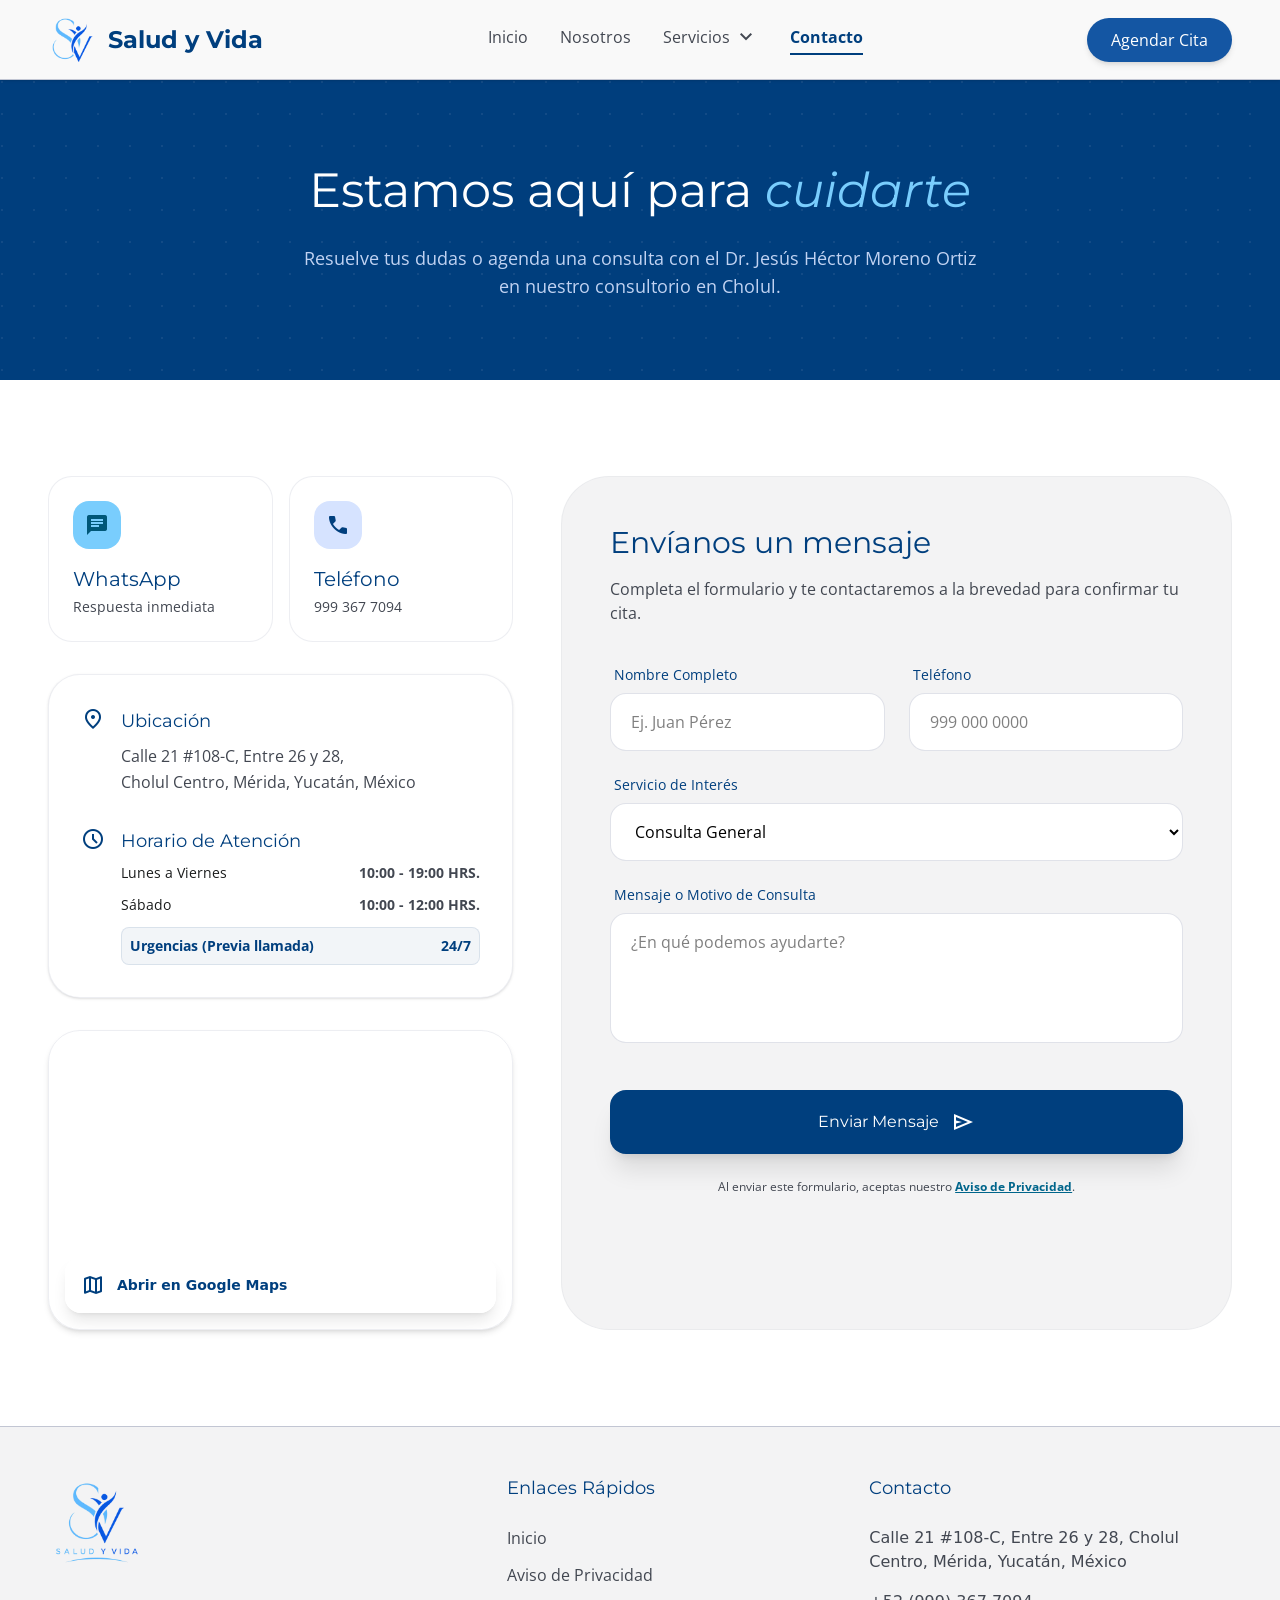
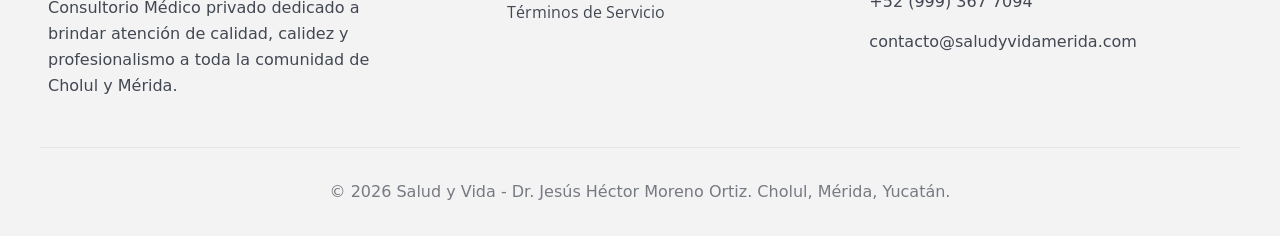
==== commit 57e58b5b: "Update index.html" ====
--- a/contact/index.html
+++ b/contact/index.html
@@ -1 +1 @@
-<!DOCTYPE html><html lang="es" data-astro-cid-4jmloj5z> <head><meta charset="utf-8"><meta name="viewport" content="width=device-width, initial-scale=1.0"><link rel="canonical" href="https://www.saludyvidamerida.com/contact/"><title>Contacto - Salud y Vida | Salud y Vida</title><meta name="description" content="Agenda tu consulta médica en Cholul. Contáctanos por WhatsApp o teléfono para atención general, urgencias o asesoría en nuestros servicios."><meta property="og:image" content="https://www.saludyvidamerida.com/logo-syv.webp"><link rel="icon" type="image/webp" href="/logo-syv-nt.png"><link rel="preconnect" href="https://fonts.googleapis.com"><link rel="preconnect" href="https://fonts.gstatic.com" crossorigin><link href="https://fonts.googleapis.com/css2?family=Montserrat:wght@400;600;700;800&family=Open+Sans:wght@400;600;700&family=Material+Symbols+Outlined:wght,FILL@100..700,0..1&display=swap" rel="stylesheet"><link rel="stylesheet" href="/_astro/site-styles-v4.css"></head> <body data-astro-cid-4jmloj5z> <nav class="sticky top-0 z-50 bg-surface/90 backdrop-blur-md border-b border-outline-variant shadow-sm h-20 flex items-center"> <div class="flex justify-between items-center px-gutter w-full max-w-container-max mx-auto"> <a href="/" class="flex items-center gap-3 group hover:opacity-90 transition-opacity"> <div class="w-12 h-12 flex items-center justify-center"><img src="/logo-syv-nt.png" alt="Logo Salud y Vida" class="w-full h-full object-contain"></div> <span class="font-headline-md text-[24px] font-bold text-primary">Salud y Vida</span> </a> <div class="hidden md:flex items-center gap-8"> <a href="/" class="font-body-md text-on-surface-variant hover:text-primary">Inicio</a> <a href="/nosotros" class="font-body-md text-on-surface-variant hover:text-primary">Nosotros</a> <a href="/servicios" class="font-body-md text-on-surface-variant hover:text-primary">Servicios</a> <a href="/contact" class="font-body-md text-primary font-bold">Contacto</a> </div> <a href="/contact#whatsappForm" class="hidden md:block bg-primary-container text-white px-6 py-2.5 rounded-full font-label-md hover:bg-primary">Agendar Cita</a> </div> </nav> <main class="w-full"> <section class="relative py-20 overflow-hidden bg-primary hero-pattern"> <div class="absolute inset-0 bg-primary/90"></div> <div class="relative z-10 max-w-container-max mx-auto px-gutter text-center reveal"> <h1 class="font-headline-md text-[40px] md:text-5xl text-white mb-6 leading-tight">Estamos aquí para <span class="text-secondary-container italic">cuidarte</span></h1> <p class="font-body-md text-primary-fixed max-w-2xl mx-auto opacity-90 text-lg">Resuelve tus dudas o agenda una consulta con el Dr. Jesús Héctor Moreno Ortiz en nuestro consultorio en Cholul.</p> </div> </section> <section class="py-16 md:py-24 max-w-container-max mx-auto px-gutter"> <div class="grid grid-cols-1 lg:grid-cols-12 gap-12"> <div class="lg:col-span-5 space-y-8 reveal"> <div class="grid grid-cols-1 sm:grid-cols-2 gap-4"> <a href="https://wa.me/529995135831" target="_blank" class="group p-6 bg-white rounded-3xl border border-outline-variant/30 hover:shadow-xl transition-all flex flex-col gap-4"> <div class="w-12 h-12 rounded-2xl bg-secondary-container flex items-center justify-center text-on-secondary-container"><span class="material-symbols-outlined text-2xl" style="font-variation-settings: 'FILL' 1;">chat</span></div> <div><h3 class="font-headline-md text-xl text-primary mb-1">WhatsApp</h3><p class="font-body-md text-on-surface-variant text-sm">Respuesta inmediata</p></div> </a> <a href="tel:+529993677094" class="group p-6 bg-white rounded-3xl border border-outline-variant/30 hover:shadow-xl transition-all flex flex-col gap-4"> <div class="w-12 h-12 rounded-2xl bg-primary-fixed flex items-center justify-center text-primary"><span class="material-symbols-outlined text-2xl" style="font-variation-settings: 'FILL' 1;">call</span></div> <div><h3 class="font-headline-md text-xl text-primary mb-1">Teléfono</h3><p class="font-body-md text-on-surface-variant text-sm">999 367 7094</p></div> </a> </div> <div class="p-8 bg-white rounded-[2rem] border border-outline-variant/30 shadow-sm space-y-8"> <div class="flex gap-4"> <span class="material-symbols-outlined text-primary">location_on</span> <div><h4 class="font-headline-md text-lg text-primary mb-2">Ubicación</h4><p class="font-body-md text-on-surface-variant leading-relaxed">Calle 21 #108-C, Entre 26 y 28,<br>Cholul Centro, Mérida, Yucatán, México</p></div> </div> <div class="flex gap-4"> <span class="material-symbols-outlined text-primary">schedule</span> <div class="w-full"> <h4 class="font-headline-md text-lg text-primary mb-2">Horario de Atención</h4> <div class="space-y-3 w-full text-sm font-body-md"> <div class="flex justify-between"><span class="text-on-surface">Lunes a Viernes</span><span class="text-on-surface-variant font-bold">10:00 - 19:00 HRS.</span></div> <div class="flex justify-between"><span class="text-on-surface">Sábado</span><span class="text-on-surface-variant font-bold">10:00 - 12:00 HRS.</span></div> <div class="flex justify-between p-2 bg-primary/5 rounded-lg border border-primary/10 mt-2"><span class="text-primary font-bold">Urgencias (Previa llamada)</span><span class="text-primary font-bold">24/7</span></div> </div> </div> </div> </div> <div class="group relative h-[300px] rounded-[2rem] overflow-hidden border border-outline-variant/30 shadow-md"> <iframe src="https://www.google.com/maps/embed?pb=!1m17!1m12!1m3!1d15665.994718888302!2d-89.56143996222329!3d21.037334488017834!2m3!1f0!2f0!3f0!3m2!1i1024!2i768!4f13.1!3m2!1m1!2zMjHCsDAyJzM1LjQiTiA4OcKwMzMnNDMuNyJX!5e1!3m2!1ses!2smx!4v1782427155710!5m2!1ses!2smx" class="w-full h-full absolute inset-0 z-0" style="border:0;" allowfullscreen loading="lazy" referrerpolicy="no-referrer-when-downgrade"></iframe> <a href="https://maps.app.goo.gl/aPjVKqvBLKK7SXtj6" target="_blank" class="absolute bottom-4 left-4 right-4 bg-white/95 backdrop-blur-md p-4 rounded-2xl flex items-center justify-between shadow-lg z-10"> <div class="flex items-center gap-3"><span class="material-symbols-outlined text-primary">map</span><span class="text-sm font-bold text-primary">Abrir en Google Maps</span></div> </a> </div> </div> <div id="whatsappForm" class="lg:col-span-7 bg-surface-container-low rounded-[3rem] p-8 md:p-12 border border-outline-variant/20 reveal delay-100"> <div class="mb-10"> <h2 class="font-headline-md text-3xl text-primary mb-4">Envíanos un mensaje</h2> <p class="font-body-md text-on-surface-variant">Completa el formulario y te contactaremos a la brevedad para confirmar tu cita.</p> </div> <form class="space-y-6" id="contactoForm"> <div class="grid grid-cols-1 md:grid-cols-2 gap-6"> <div class="space-y-2"><label class="block font-label-md text-sm text-primary ml-1" for="name">Nombre Completo</label><input class="w-full bg-white border border-outline-variant/50 rounded-2xl px-5 py-4 outline-none font-body-md" id="name" placeholder="Ej. Juan Pérez" type="text" required></div> <div class="space-y-2"><label class="block font-label-md text-sm text-primary ml-1" for="phone">Teléfono</label><input class="w-full bg-white border border-outline-variant/50 rounded-2xl px-5 py-4 outline-none font-body-md" id="phone" placeholder="999 000 0000" type="tel" required></div> </div> <div class="space-y-2"> <label class="block font-label-md text-sm text-primary ml-1" for="service">Servicio de Interés</label> <select class="w-full bg-white border border-outline-variant/50 rounded-2xl px-5 py-4 outline-none font-body-md" id="service"> <option>Consulta General</option><option>Urgencias Médicas</option><option>Médicina regenerativa y terapia celular</option><option>Endoscopía gastrointestinal</option><option>Seguimiento de Pacientes</option><option>Medicina Ortomolecular IV</option><option>Otros</option> </select> </div> <div class="space-y-2"><label class="block font-label-md text-sm text-primary ml-1" for="message">Mensaje o Motivo de Consulta</label><textarea class="w-full bg-white border border-outline-variant/50 rounded-2xl px-5 py-4 outline-none resize-none font-body-md" id="message" placeholder="¿En qué podemos ayudarte?" rows="4" required></textarea></div> <div class="pt-4"><button class="w-full bg-primary text-white font-headline-md py-5 rounded-2xl shadow-xl flex items-center justify-center gap-3" type="submit">Enviar Mensaje<span class="material-symbols-outlined">send</span></button></div> <p class="text-center font-label-md text-[12px] text-on-surface-variant mt-4">Al enviar este formulario, aceptas nuestro <a class="text-secondary font-bold underline" href="/privacidad">Aviso de Privacidad</a>.</p> </form> </div> </div> </section> <div id="toast-container" class="fixed bottom-6 left-1/2 -translate-x-1/2 md:left-auto md:right-6 md:translate-x-0 z-[100] flex flex-col gap-3 pointer-events-none w-[90%] md:w-auto max-w-sm"></div> </main> <script type="module">function m(a,c="error"){const t=document.getElementById("toast-container");if(!t)return;const e=document.createElement("div"),n=c==="error",r=n?"border-red-500":"border-primary",o=n?"text-red-500":"text-primary",s=n?"error":"check_circle";e.className=`bg-white/95 backdrop-blur-md border-l-4 ${r} shadow-xl rounded-2xl p-4 flex items-center gap-3 pointer-events-auto transform transition-all duration-300 translate-y-10 opacity-0`,e.innerHTML=`<span class="material-symbols-outlined ${o} text-2xl">${s}</span><p class="font-body-md text-sm text-on-surface-variant font-medium">${a}</p>`,t.appendChild(e),requestAnimationFrame(()=>{e.classList.remove("translate-y-10","opacity-0"),e.classList.add("translate-y-0","opacity-100")}),setTimeout(()=>{e.classList.remove("translate-y-0","opacity-100"),e.classList.add("translate-y-10","opacity-0"),setTimeout(()=>e.remove(),300)},4e3)}document.getElementById("contactoForm").addEventListener("submit",function(c){c.preventDefault();const t=document.getElementById("name"),e=document.getElementById("phone"),n=document.getElementById("service"),r=document.getElementById("message");const o=t.value.trim(),s=e.value.trim(),l=n.value,u=r.value.trim(),p=/^[a-zA-ZáéíóúÁÉÍÓÚñÑ\s]+$/;if(o.length<3||!p.test(o)){m("Ingresa un nombre válido (solo letras, mín. 3 caracteres).","error"),t.focus();return}const d=s.replace(/\D/g,"");if(d.length<10||d.length>15){m("Ingresa un número de teléfono válido (al menos 10 dígitos).","error"),e.focus();return}const g="529995135831",y=`👋 ¡Hola, equipo de *Salud y Vida*!\nMe gustaría agendar una cita o recibir más información.\n\n📋 *MIS DATOS:*\n👤 *Nombre:* ${o}\n📱 *Teléfono:* ${s}\n🩺 *Servicio:* ${l}\n\n💬 *MOTIVO DE CONSULTA:*\n_${u}_\n\nQuedo a la espera de su respuesta. ¡Gracias! ✨`,f=encodeURIComponent(y),v=`https://wa.me/${g}?text=${f}`;window.open(v,"_blank")});</script> <footer class="bg-surface-container-low border-t border-outline-variant"> <div class="grid grid-cols-1 md:grid-cols-3 gap-stack-lg px-gutter py-stack-lg max-w-container-max mx-auto"> <div> <img src="/logo-syv-nb.png" alt="Logo Salud y Vida" class="w-24 h-auto object-contain mb-6"> <p class="text-body-md text-on-surface-variant leading-relaxed">Consultorio Médico privado dedicado a brindar atención de calidad, calidez y profesionalismo a toda la comunidad de Cholul y Mérida.</p> </div> <div class="md:px-12"> <h4 class="font-headline-md text-[18px] text-primary mb-6">Enlaces Rápidos</h4> <ul class="space-y-3"> <li><a class="text-on-surface-variant hover:text-secondary font-label-md" href="/">Inicio</a></li> <li><a class="text-on-surface-variant hover:text-secondary font-label-md" href="/privacidad">Aviso de Privacidad</a></li> <li><a class="text-on-surface-variant hover:text-secondary font-label-md" href="/terminos">Términos de Servicio</a></li> </ul> </div> <div> <h4 class="font-headline-md text-[18px] text-primary mb-6">Contacto</h4> <ul class="space-y-4"> <li class="text-on-surface-variant text-label-md">Calle 21 #108-C, Entre 26 y 28, Cholul Centro, Mérida, Yucatán, México</li> <li class="text-on-surface-variant text-label-md">+52 (999) 367 7094</li> <li class="text-on-surface-variant text-label-md">contacto@saludyvidamerida.com</li> </ul> </div> </div> <div class="max-w-container-max mx-auto px-gutter py-8 border-t border-outline-variant/30 text-center"> <p class="text-label-md text-on-surface-variant opacity-70">© 2026 Salud y Vida - Dr. Jesús Héctor Moreno Ortiz. Cholul, Mérida, Yucatán.</p> </div> </footer><script>function initReveal(){const els=document.querySelectorAll(".reveal");const io=new IntersectionObserver(entries=>{entries.forEach(e=>{if(e.isIntersecting)e.target.classList.add("active")})},{threshold:.15});els.forEach(e=>io.observe(e))}document.addEventListener("astro:page-load",initReveal);document.readyState==="complete"||document.readyState==="interactive"?initReveal():document.addEventListener("DOMContentLoaded",initReveal);</script></body></html>
+<!DOCTYPE html><html lang="es" data-astro-cid-4jmloj5z> <head><meta charset="utf-8"><meta name="viewport" content="width=device-width, initial-scale=1.0"><link rel="canonical" href="https://www.saludyvidamerida.com/contact/"><title>Contacto - Salud y Vida | Salud y Vida</title><meta name="description" content="Agenda tu consulta médica en Cholul. Contáctanos por WhatsApp o teléfono para atención general, urgencias o asesoría en nuestros servicios."><meta property="og:image" content="https://www.saludyvidamerida.com/logo-syv.webp"><link rel="icon" type="image/webp" href="/logo-syv-nt.png"><link rel="preconnect" href="https://fonts.googleapis.com"><link rel="preconnect" href="https://fonts.gstatic.com" crossorigin><link href="https://fonts.googleapis.com/css2?family=Montserrat:wght@400;600;700;800&family=Open+Sans:wght@400;600;700&family=Material+Symbols+Outlined:wght,FILL@100..700,0..1&display=swap" rel="stylesheet"><link rel="stylesheet" href="/_astro/site-styles-v4.css"></head> <body data-astro-cid-4jmloj5z> <nav class="sticky top-0 z-50 bg-surface/90 backdrop-blur-md border-b border-outline-variant shadow-sm h-20 flex items-center" data-astro-cid-3ef6ksr2> <div class="flex justify-between items-center px-gutter w-full max-w-container-max mx-auto" data-astro-cid-3ef6ksr2> <a href="/" class="flex items-center gap-3 group hover:opacity-90 transition-opacity" data-astro-cid-3ef6ksr2> <div class="w-12 h-12 flex items-center justify-center" data-astro-cid-3ef6ksr2> <img src="/logo-syv-nt.png" alt="Logo Salud y Vida" class="w-full h-full object-contain group-hover:scale-105 transition-transform duration-300" data-astro-cid-3ef6ksr2> </div> <span class="font-headline-md text-[24px] font-bold text-primary" data-astro-cid-3ef6ksr2>Salud y Vida</span> </a> <div class="hidden md:flex items-center gap-8" data-astro-cid-3ef6ksr2> <a href="/" class="font-body-md transition-colors duration-200 pb-1 border-b-2 text-on-surface-variant border-transparent hover:text-primary" data-astro-cid-3ef6ksr2>Inicio</a> <a href="/nosotros" class="font-body-md transition-colors duration-200 pb-1 border-b-2 text-on-surface-variant border-transparent hover:text-primary" data-astro-cid-3ef6ksr2>Nosotros</a> <div class="relative dropdown group py-2" data-astro-cid-3ef6ksr2> <button class="flex items-center gap-1 transition-colors duration-200 font-body-md focus:outline-none cursor-default pb-1 border-b-2 text-on-surface-variant border-transparent group-hover:text-primary" data-astro-cid-3ef6ksr2>Servicios<span class="material-symbols-outlined text-[18px]" data-astro-cid-3ef6ksr2>keyboard_arrow_down</span></button> <div class="dropdown-menu hidden absolute left-0 top-full pt-2 w-64 animate-in fade-in duration-200" data-astro-cid-3ef6ksr2> <div class="bg-white rounded-xl shadow-xl border border-outline-variant overflow-hidden" data-astro-cid-3ef6ksr2> <a class="block px-6 py-4 text-on-surface-variant hover:bg-primary-container hover:text-white transition-colors font-headline-md text-[16px] font-semibold" href="/servicios/urgencias" data-astro-cid-3ef6ksr2>Urgencias Médico-Quirurgicas</a> <a class="block px-6 py-4 text-on-surface-variant hover:bg-primary-container hover:text-white transition-colors font-headline-md text-[16px] font-semibold" href="/servicios/regenerativa-y-terapia-celular" data-astro-cid-3ef6ksr2>Medicina regenerativa y terapia celular</a> <a class="block px-6 py-4 text-on-surface-variant hover:bg-primary-container hover:text-white transition-colors font-headline-md text-[16px] font-semibold" href="/servicios/endoscopia-gastrointestinal" data-astro-cid-3ef6ksr2>Endoscopia Gastrointestinal</a> <div class="border-t border-outline-variant" data-astro-cid-3ef6ksr2> <a class="block px-6 py-4 text-primary hover:bg-secondary-fixed transition-colors font-label-md" href="/servicios" data-astro-cid-3ef6ksr2>Ver todos los servicios</a> </div> </div> </div> </div> <a href="/contact" class="font-body-md transition-colors duration-200 pb-1 border-b-2 text-primary border-primary font-bold" data-astro-cid-3ef6ksr2>Contacto</a> </div> <div class="flex items-center gap-4" data-astro-cid-3ef6ksr2> <a href="/contact#whatsappForm" class="hidden md:block bg-primary-container text-white px-6 py-2.5 rounded-full font-label-md hover:bg-primary hover:text-white transition-all shadow-md hover:shadow-lg" data-astro-cid-3ef6ksr2>Agendar Cita</a> <button id="mobile-menu-btn" class="md:hidden text-primary focus:outline-none p-2" data-astro-cid-3ef6ksr2> <span class="material-symbols-outlined text-3xl" data-astro-cid-3ef6ksr2>menu</span> </button> </div> </div> <div id="mobile-menu" class="hidden absolute top-20 left-0 w-full bg-white shadow-lg border-b border-outline-variant flex-col px-6 py-4 gap-4 md:hidden" data-astro-cid-3ef6ksr2> <a href="/" class="font-body-md block text-primary font-bold" data-astro-cid-3ef6ksr2>Inicio</a> <a href="/nosotros" class="font-body-md block text-on-surface-variant" data-astro-cid-3ef6ksr2>Nosotros</a> <div class="flex flex-col" data-astro-cid-3ef6ksr2> <div class="flex justify-between items-center w-full" data-astro-cid-3ef6ksr2> <a href="/servicios" class="font-body-md block text-lg flex-1 text-on-surface-variant" data-astro-cid-3ef6ksr2>Servicios</a> <button id="mobile-services-toggle" class="w-10 h-10 flex-shrink-0 flex items-center justify-center text-on-surface-variant bg-surface-container-low hover:bg-surface-variant rounded-full transition-colors" data-astro-cid-3ef6ksr2> <span class="material-symbols-outlined transition-transform duration-300" id="mobile-services-icon" data-astro-cid-3ef6ksr2>keyboard_arrow_down</span> </button> </div> <div id="mobile-services-submenu" class="hidden flex-col pl-4 mt-4 gap-4 border-l-2 border-outline-variant/30" data-astro-cid-3ef6ksr2> <a href="/servicios/urgencias" class="text-on-surface-variant text-base hover:text-primary" data-astro-cid-3ef6ksr2>Urgencias Médico-Quirurgicas</a> <a href="/servicios/regenerativa-y-terapia-celular" class="text-on-surface-variant text-base hover:text-primary" data-astro-cid-3ef6ksr2>Medicina regenerativa y terapia celular</a> <a href="/servicios/endoscopia-gastrointestinal" class="text-on-surface-variant text-base hover:text-primary" data-astro-cid-3ef6ksr2>Endoscopia Gastrointestinal</a> <a href="/servicios" class="text-primary text-base font-bold" data-astro-cid-3ef6ksr2>Ver todos los servicios</a> </div> </div> <a href="/contact" class="font-body-md block text-on-surface-variant" data-astro-cid-3ef6ksr2>Contacto</a> <button class="bg-primary-container text-on-primary-container px-6 py-2.5 rounded-full font-label-md w-full mt-4 hover:bg-primary hover:text-white transition-colors" data-astro-cid-3ef6ksr2>Agendar Cita</button> </div> </nav> <script type="module">function n(){const o=document.getElementById("mobile-menu-btn"),e=document.getElementById("mobile-menu"),s=document.getElementById("mobile-services-toggle"),t=document.getElementById("mobile-services-submenu"),c=document.getElementById("mobile-services-icon");o&&e&&(o.onclick=()=>{e.classList.toggle("hidden"),e.classList.toggle("flex")}),s&&t&&c&&(s.onclick=()=>{t.classList.toggle("hidden"),t.classList.toggle("flex"),c.classList.toggle("rotate-180")})}document.addEventListener("astro:page-load",n);document.readyState==="complete"||document.readyState==="interactive"?n():document.addEventListener("DOMContentLoaded",n);</script> <main class="w-full"> <section class="relative py-20 overflow-hidden bg-primary hero-pattern"> <div class="absolute inset-0 bg-primary/90"></div> <div class="relative z-10 max-w-container-max mx-auto px-gutter text-center reveal"> <h1 class="font-headline-md text-[40px] md:text-5xl text-white mb-6 leading-tight">Estamos aquí para <span class="text-secondary-container italic">cuidarte</span></h1> <p class="font-body-md text-primary-fixed max-w-2xl mx-auto opacity-90 text-lg">Resuelve tus dudas o agenda una consulta con el Dr. Jesús Héctor Moreno Ortiz en nuestro consultorio en Cholul.</p> </div> </section> <section class="py-16 md:py-24 max-w-container-max mx-auto px-gutter"> <div class="grid grid-cols-1 lg:grid-cols-12 gap-12"> <div class="lg:col-span-5 space-y-8 reveal"> <div class="grid grid-cols-1 sm:grid-cols-2 gap-4"> <a href="https://wa.me/529995135831" target="_blank" class="group p-6 bg-white rounded-3xl border border-outline-variant/30 hover:shadow-xl transition-all flex flex-col gap-4"> <div class="w-12 h-12 rounded-2xl bg-secondary-container flex items-center justify-center text-on-secondary-container"><span class="material-symbols-outlined text-2xl" style="font-variation-settings: 'FILL' 1;">chat</span></div> <div><h3 class="font-headline-md text-xl text-primary mb-1">WhatsApp</h3><p class="font-body-md text-on-surface-variant text-sm">Respuesta inmediata</p></div> </a> <a href="tel:+529993677094" class="group p-6 bg-white rounded-3xl border border-outline-variant/30 hover:shadow-xl transition-all flex flex-col gap-4"> <div class="w-12 h-12 rounded-2xl bg-primary-fixed flex items-center justify-center text-primary"><span class="material-symbols-outlined text-2xl" style="font-variation-settings: 'FILL' 1;">call</span></div> <div><h3 class="font-headline-md text-xl text-primary mb-1">Teléfono</h3><p class="font-body-md text-on-surface-variant text-sm">999 367 7094</p></div> </a> </div> <div class="p-8 bg-white rounded-[2rem] border border-outline-variant/30 shadow-sm space-y-8"> <div class="flex gap-4"> <span class="material-symbols-outlined text-primary">location_on</span> <div><h4 class="font-headline-md text-lg text-primary mb-2">Ubicación</h4><p class="font-body-md text-on-surface-variant leading-relaxed">Calle 21 #108-C, Entre 26 y 28,<br>Cholul Centro, Mérida, Yucatán, México</p></div> </div> <div class="flex gap-4"> <span class="material-symbols-outlined text-primary">schedule</span> <div class="w-full"> <h4 class="font-headline-md text-lg text-primary mb-2">Horario de Atención</h4> <div class="space-y-3 w-full text-sm font-body-md"> <div class="flex justify-between"><span class="text-on-surface">Lunes a Viernes</span><span class="text-on-surface-variant font-bold">10:00 - 19:00 HRS.</span></div> <div class="flex justify-between"><span class="text-on-surface">Sábado</span><span class="text-on-surface-variant font-bold">10:00 - 12:00 HRS.</span></div> <div class="flex justify-between p-2 bg-primary/5 rounded-lg border border-primary/10 mt-2"><span class="text-primary font-bold">Urgencias (Previa llamada)</span><span class="text-primary font-bold">24/7</span></div> </div> </div> </div> </div> <div class="group relative h-[300px] rounded-[2rem] overflow-hidden border border-outline-variant/30 shadow-md"> <iframe src="https://www.google.com/maps/embed?pb=!1m17!1m12!1m3!1d15665.994718888302!2d-89.56143996222329!3d21.037334488017834!2m3!1f0!2f0!3f0!3m2!1i1024!2i768!4f13.1!3m2!1m1!2zMjHCsDAyJzM1LjQiTiA4OcKwMzMnNDMuNyJX!5e1!3m2!1ses!2smx!4v1782427155710!5m2!1ses!2smx" class="w-full h-full absolute inset-0 z-0" style="border:0;" allowfullscreen loading="lazy" referrerpolicy="no-referrer-when-downgrade"></iframe> <a href="https://maps.app.goo.gl/aPjVKqvBLKK7SXtj6" target="_blank" class="absolute bottom-4 left-4 right-4 bg-white/95 backdrop-blur-md p-4 rounded-2xl flex items-center justify-between shadow-lg z-10"> <div class="flex items-center gap-3"><span class="material-symbols-outlined text-primary">map</span><span class="text-sm font-bold text-primary">Abrir en Google Maps</span></div> </a> </div> </div> <div id="whatsappForm" class="lg:col-span-7 bg-surface-container-low rounded-[3rem] p-8 md:p-12 border border-outline-variant/20 reveal delay-100"> <div class="mb-10"> <h2 class="font-headline-md text-3xl text-primary mb-4">Envíanos un mensaje</h2> <p class="font-body-md text-on-surface-variant">Completa el formulario y te contactaremos a la brevedad para confirmar tu cita.</p> </div> <form class="space-y-6" id="contactoForm"> <div class="grid grid-cols-1 md:grid-cols-2 gap-6"> <div class="space-y-2"><label class="block font-label-md text-sm text-primary ml-1" for="name">Nombre Completo</label><input class="w-full bg-white border border-outline-variant/50 rounded-2xl px-5 py-4 outline-none font-body-md" id="name" placeholder="Ej. Juan Pérez" type="text" required></div> <div class="space-y-2"><label class="block font-label-md text-sm text-primary ml-1" for="phone">Teléfono</label><input class="w-full bg-white border border-outline-variant/50 rounded-2xl px-5 py-4 outline-none font-body-md" id="phone" placeholder="999 000 0000" type="tel" required></div> </div> <div class="space-y-2"> <label class="block font-label-md text-sm text-primary ml-1" for="service">Servicio de Interés</label> <select class="w-full bg-white border border-outline-variant/50 rounded-2xl px-5 py-4 outline-none font-body-md" id="service"> <option>Consulta General</option><option>Urgencias Médicas</option><option>Médicina regenerativa y terapia celular</option><option>Endoscopía gastrointestinal</option><option>Seguimiento de Pacientes</option><option>Medicina Ortomolecular IV</option><option>Otros</option> </select> </div> <div class="space-y-2"><label class="block font-label-md text-sm text-primary ml-1" for="message">Mensaje o Motivo de Consulta</label><textarea class="w-full bg-white border border-outline-variant/50 rounded-2xl px-5 py-4 outline-none resize-none font-body-md" id="message" placeholder="¿En qué podemos ayudarte?" rows="4" required></textarea></div> <div class="pt-4"><button class="w-full bg-primary text-white font-headline-md py-5 rounded-2xl shadow-xl flex items-center justify-center gap-3" type="submit">Enviar Mensaje<span class="material-symbols-outlined">send</span></button></div> <p class="text-center font-label-md text-[12px] text-on-surface-variant mt-4">Al enviar este formulario, aceptas nuestro <a class="text-secondary font-bold underline" href="/privacidad">Aviso de Privacidad</a>.</p> </form> </div> </div> </section> <div id="toast-container" class="fixed bottom-6 left-1/2 -translate-x-1/2 md:left-auto md:right-6 md:translate-x-0 z-[100] flex flex-col gap-3 pointer-events-none w-[90%] md:w-auto max-w-sm"></div> </main> <script type="module">function m(a,c="error"){const t=document.getElementById("toast-container");if(!t)return;const e=document.createElement("div"),n=c==="error",r=n?"border-red-500":"border-primary",o=n?"text-red-500":"text-primary",s=n?"error":"check_circle";e.className=`bg-white/95 backdrop-blur-md border-l-4 ${r} shadow-xl rounded-2xl p-4 flex items-center gap-3 pointer-events-auto transform transition-all duration-300 translate-y-10 opacity-0`,e.innerHTML=`<span class="material-symbols-outlined ${o} text-2xl">${s}</span><p class="font-body-md text-sm text-on-surface-variant font-medium">${a}</p>`,t.appendChild(e),requestAnimationFrame(()=>{e.classList.remove("translate-y-10","opacity-0"),e.classList.add("translate-y-0","opacity-100")}),setTimeout(()=>{e.classList.remove("translate-y-0","opacity-100"),e.classList.add("translate-y-10","opacity-0"),setTimeout(()=>e.remove(),300)},4e3)}document.getElementById("contactoForm").addEventListener("submit",function(c){c.preventDefault();const t=document.getElementById("name"),e=document.getElementById("phone"),n=document.getElementById("service"),r=document.getElementById("message");const o=t.value.trim(),s=e.value.trim(),l=n.value,u=r.value.trim(),p=/^[a-zA-ZáéíóúÁÉÍÓÚñÑ\s]+$/;if(o.length<3||!p.test(o)){m("Ingresa un nombre válido (solo letras, mín. 3 caracteres).","error"),t.focus();return}const d=s.replace(/\D/g,"");if(d.length<10||d.length>15){m("Ingresa un número de teléfono válido (al menos 10 dígitos).","error"),e.focus();return}const g="529995135831",y=`👋 ¡Hola, equipo de *Salud y Vida*!\nMe gustaría agendar una cita o recibir más información.\n\n📋 *MIS DATOS:*\n👤 *Nombre:* ${o}\n📱 *Teléfono:* ${s}\n🩺 *Servicio:* ${l}\n\n💬 *MOTIVO DE CONSULTA:*\n_${u}_\n\nQuedo a la espera de su respuesta. ¡Gracias! ✨`,f=encodeURIComponent(y),v=`https://wa.me/${g}?text=${f}`;window.open(v,"_blank")});</script> <footer class="bg-surface-container-low border-t border-outline-variant"> <div class="grid grid-cols-1 md:grid-cols-3 gap-stack-lg px-gutter py-stack-lg max-w-container-max mx-auto"> <div> <img src="/logo-syv-nb.png" alt="Logo Salud y Vida" class="w-24 h-auto object-contain mb-6"> <p class="text-body-md text-on-surface-variant leading-relaxed">Consultorio Médico privado dedicado a brindar atención de calidad, calidez y profesionalismo a toda la comunidad de Cholul y Mérida.</p> </div> <div class="md:px-12"> <h4 class="font-headline-md text-[18px] text-primary mb-6">Enlaces Rápidos</h4> <ul class="space-y-3"> <li><a class="text-on-surface-variant hover:text-secondary font-label-md" href="/">Inicio</a></li> <li><a class="text-on-surface-variant hover:text-secondary font-label-md" href="/privacidad">Aviso de Privacidad</a></li> <li><a class="text-on-surface-variant hover:text-secondary font-label-md" href="/terminos">Términos de Servicio</a></li> </ul> </div> <div> <h4 class="font-headline-md text-[18px] text-primary mb-6">Contacto</h4> <ul class="space-y-4"> <li class="text-on-surface-variant text-label-md">Calle 21 #108-C, Entre 26 y 28, Cholul Centro, Mérida, Yucatán, México</li> <li class="text-on-surface-variant text-label-md">+52 (999) 367 7094</li> <li class="text-on-surface-variant text-label-md">contacto@saludyvidamerida.com</li> </ul> </div> </div> <div class="max-w-container-max mx-auto px-gutter py-8 border-t border-outline-variant/30 text-center"> <p class="text-label-md text-on-surface-variant opacity-70">© 2026 Salud y Vida - Dr. Jesús Héctor Moreno Ortiz. Cholul, Mérida, Yucatán.</p> </div> </footer><script>function initReveal(){const els=document.querySelectorAll(".reveal");const io=new IntersectionObserver(entries=>{entries.forEach(e=>{if(e.isIntersecting)e.target.classList.add("active")})},{threshold:.15});els.forEach(e=>io.observe(e))}document.addEventListener("astro:page-load",initReveal);document.readyState==="complete"||document.readyState==="interactive"?initReveal():document.addEventListener("DOMContentLoaded",initReveal);</script></body></html>
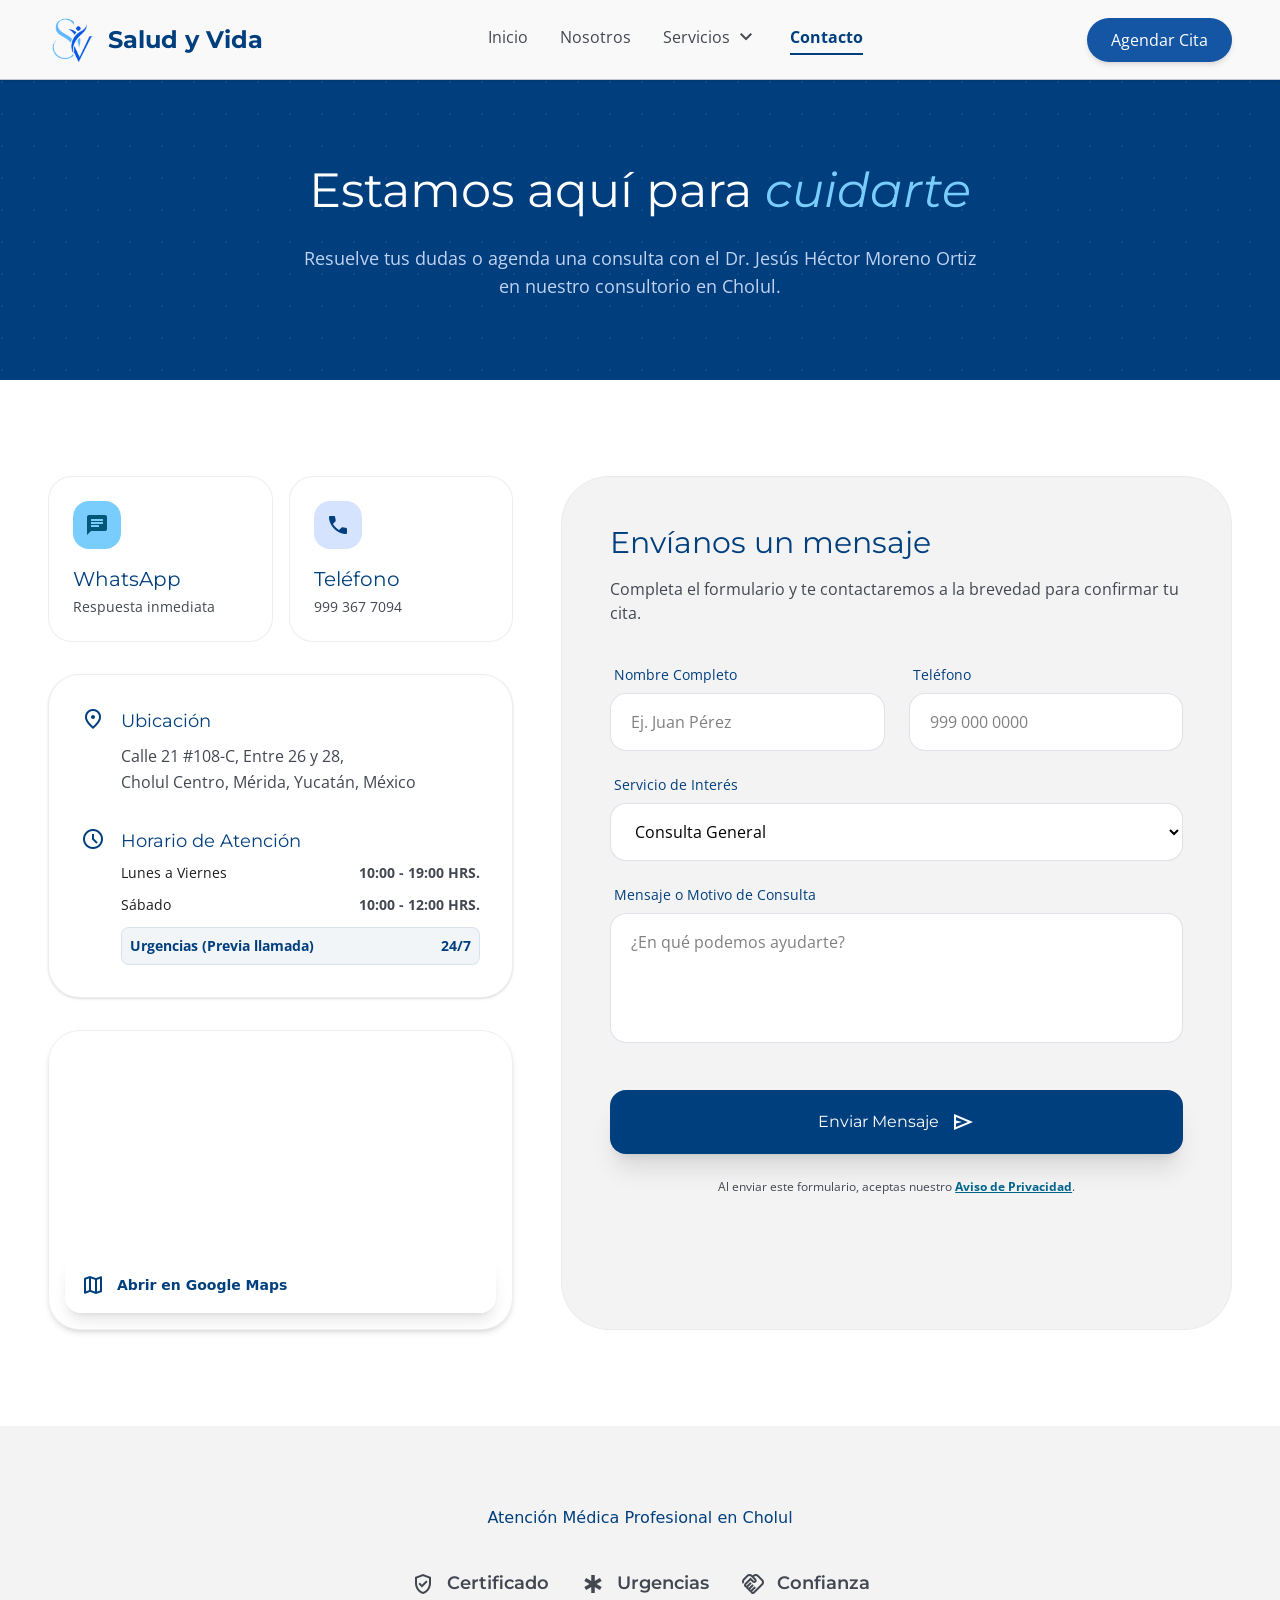
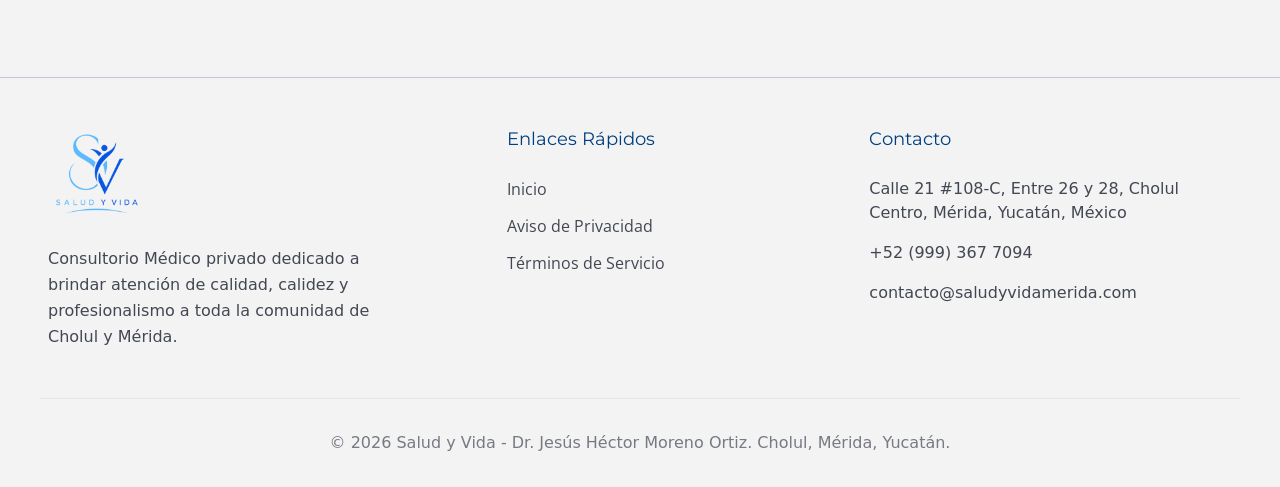
==== commit c4c49c66: "Update index.html" ====
--- a/contact/index.html
+++ b/contact/index.html
@@ -1 +1 @@
-<!DOCTYPE html><html lang="es" data-astro-cid-4jmloj5z> <head><meta charset="utf-8"><meta name="viewport" content="width=device-width, initial-scale=1.0"><link rel="canonical" href="https://www.saludyvidamerida.com/contact/"><title>Contacto - Salud y Vida | Salud y Vida</title><meta name="description" content="Agenda tu consulta médica en Cholul. Contáctanos por WhatsApp o teléfono para atención general, urgencias o asesoría en nuestros servicios."><meta property="og:image" content="https://www.saludyvidamerida.com/logo-syv.webp"><link rel="icon" type="image/webp" href="/logo-syv-nt.png"><link rel="preconnect" href="https://fonts.googleapis.com"><link rel="preconnect" href="https://fonts.gstatic.com" crossorigin><link href="https://fonts.googleapis.com/css2?family=Montserrat:wght@400;600;700;800&family=Open+Sans:wght@400;600;700&family=Material+Symbols+Outlined:wght,FILL@100..700,0..1&display=swap" rel="stylesheet"><link rel="stylesheet" href="/_astro/site-styles-v4.css"></head> <body data-astro-cid-4jmloj5z> <nav class="sticky top-0 z-50 bg-surface/90 backdrop-blur-md border-b border-outline-variant shadow-sm h-20 flex items-center" data-astro-cid-3ef6ksr2> <div class="flex justify-between items-center px-gutter w-full max-w-container-max mx-auto" data-astro-cid-3ef6ksr2> <a href="/" class="flex items-center gap-3 group hover:opacity-90 transition-opacity" data-astro-cid-3ef6ksr2> <div class="w-12 h-12 flex items-center justify-center" data-astro-cid-3ef6ksr2> <img src="/logo-syv-nt.png" alt="Logo Salud y Vida" class="w-full h-full object-contain group-hover:scale-105 transition-transform duration-300" data-astro-cid-3ef6ksr2> </div> <span class="font-headline-md text-[24px] font-bold text-primary" data-astro-cid-3ef6ksr2>Salud y Vida</span> </a> <div class="hidden md:flex items-center gap-8" data-astro-cid-3ef6ksr2> <a href="/" class="font-body-md transition-colors duration-200 pb-1 border-b-2 text-on-surface-variant border-transparent hover:text-primary" data-astro-cid-3ef6ksr2>Inicio</a> <a href="/nosotros" class="font-body-md transition-colors duration-200 pb-1 border-b-2 text-on-surface-variant border-transparent hover:text-primary" data-astro-cid-3ef6ksr2>Nosotros</a> <div class="relative dropdown group py-2" data-astro-cid-3ef6ksr2> <button class="flex items-center gap-1 transition-colors duration-200 font-body-md focus:outline-none cursor-default pb-1 border-b-2 text-on-surface-variant border-transparent group-hover:text-primary" data-astro-cid-3ef6ksr2>Servicios<span class="material-symbols-outlined text-[18px]" data-astro-cid-3ef6ksr2>keyboard_arrow_down</span></button> <div class="dropdown-menu hidden absolute left-0 top-full pt-2 w-64 animate-in fade-in duration-200" data-astro-cid-3ef6ksr2> <div class="bg-white rounded-xl shadow-xl border border-outline-variant overflow-hidden" data-astro-cid-3ef6ksr2> <a class="block px-6 py-4 text-on-surface-variant hover:bg-primary-container hover:text-white transition-colors font-headline-md text-[16px] font-semibold" href="/servicios/urgencias" data-astro-cid-3ef6ksr2>Urgencias Médico-Quirurgicas</a> <a class="block px-6 py-4 text-on-surface-variant hover:bg-primary-container hover:text-white transition-colors font-headline-md text-[16px] font-semibold" href="/servicios/regenerativa-y-terapia-celular" data-astro-cid-3ef6ksr2>Medicina regenerativa y terapia celular</a> <a class="block px-6 py-4 text-on-surface-variant hover:bg-primary-container hover:text-white transition-colors font-headline-md text-[16px] font-semibold" href="/servicios/endoscopia-gastrointestinal" data-astro-cid-3ef6ksr2>Endoscopia Gastrointestinal</a> <div class="border-t border-outline-variant" data-astro-cid-3ef6ksr2> <a class="block px-6 py-4 text-primary hover:bg-secondary-fixed transition-colors font-label-md" href="/servicios" data-astro-cid-3ef6ksr2>Ver todos los servicios</a> </div> </div> </div> </div> <a href="/contact" class="font-body-md transition-colors duration-200 pb-1 border-b-2 text-primary border-primary font-bold" data-astro-cid-3ef6ksr2>Contacto</a> </div> <div class="flex items-center gap-4" data-astro-cid-3ef6ksr2> <a href="/contact#whatsappForm" class="hidden md:block bg-primary-container text-white px-6 py-2.5 rounded-full font-label-md hover:bg-primary hover:text-white transition-all shadow-md hover:shadow-lg" data-astro-cid-3ef6ksr2>Agendar Cita</a> <button id="mobile-menu-btn" class="md:hidden text-primary focus:outline-none p-2" data-astro-cid-3ef6ksr2> <span class="material-symbols-outlined text-3xl" data-astro-cid-3ef6ksr2>menu</span> </button> </div> </div> <div id="mobile-menu" class="hidden absolute top-20 left-0 w-full bg-white shadow-lg border-b border-outline-variant flex-col px-6 py-4 gap-4 md:hidden" data-astro-cid-3ef6ksr2> <a href="/" class="font-body-md block text-primary font-bold" data-astro-cid-3ef6ksr2>Inicio</a> <a href="/nosotros" class="font-body-md block text-on-surface-variant" data-astro-cid-3ef6ksr2>Nosotros</a> <div class="flex flex-col" data-astro-cid-3ef6ksr2> <div class="flex justify-between items-center w-full" data-astro-cid-3ef6ksr2> <a href="/servicios" class="font-body-md block text-lg flex-1 text-on-surface-variant" data-astro-cid-3ef6ksr2>Servicios</a> <button id="mobile-services-toggle" class="w-10 h-10 flex-shrink-0 flex items-center justify-center text-on-surface-variant bg-surface-container-low hover:bg-surface-variant rounded-full transition-colors" data-astro-cid-3ef6ksr2> <span class="material-symbols-outlined transition-transform duration-300" id="mobile-services-icon" data-astro-cid-3ef6ksr2>keyboard_arrow_down</span> </button> </div> <div id="mobile-services-submenu" class="hidden flex-col pl-4 mt-4 gap-4 border-l-2 border-outline-variant/30" data-astro-cid-3ef6ksr2> <a href="/servicios/urgencias" class="text-on-surface-variant text-base hover:text-primary" data-astro-cid-3ef6ksr2>Urgencias Médico-Quirurgicas</a> <a href="/servicios/regenerativa-y-terapia-celular" class="text-on-surface-variant text-base hover:text-primary" data-astro-cid-3ef6ksr2>Medicina regenerativa y terapia celular</a> <a href="/servicios/endoscopia-gastrointestinal" class="text-on-surface-variant text-base hover:text-primary" data-astro-cid-3ef6ksr2>Endoscopia Gastrointestinal</a> <a href="/servicios" class="text-primary text-base font-bold" data-astro-cid-3ef6ksr2>Ver todos los servicios</a> </div> </div> <a href="/contact" class="font-body-md block text-on-surface-variant" data-astro-cid-3ef6ksr2>Contacto</a> <button class="bg-primary-container text-on-primary-container px-6 py-2.5 rounded-full font-label-md w-full mt-4 hover:bg-primary hover:text-white transition-colors" data-astro-cid-3ef6ksr2>Agendar Cita</button> </div> </nav> <script type="module">function n(){const o=document.getElementById("mobile-menu-btn"),e=document.getElementById("mobile-menu"),s=document.getElementById("mobile-services-toggle"),t=document.getElementById("mobile-services-submenu"),c=document.getElementById("mobile-services-icon");o&&e&&(o.onclick=()=>{e.classList.toggle("hidden"),e.classList.toggle("flex")}),s&&t&&c&&(s.onclick=()=>{t.classList.toggle("hidden"),t.classList.toggle("flex"),c.classList.toggle("rotate-180")})}document.addEventListener("astro:page-load",n);document.readyState==="complete"||document.readyState==="interactive"?n():document.addEventListener("DOMContentLoaded",n);</script> <main class="w-full"> <section class="relative py-20 overflow-hidden bg-primary hero-pattern"> <div class="absolute inset-0 bg-primary/90"></div> <div class="relative z-10 max-w-container-max mx-auto px-gutter text-center reveal"> <h1 class="font-headline-md text-[40px] md:text-5xl text-white mb-6 leading-tight">Estamos aquí para <span class="text-secondary-container italic">cuidarte</span></h1> <p class="font-body-md text-primary-fixed max-w-2xl mx-auto opacity-90 text-lg">Resuelve tus dudas o agenda una consulta con el Dr. Jesús Héctor Moreno Ortiz en nuestro consultorio en Cholul.</p> </div> </section> <section class="py-16 md:py-24 max-w-container-max mx-auto px-gutter"> <div class="grid grid-cols-1 lg:grid-cols-12 gap-12"> <div class="lg:col-span-5 space-y-8 reveal"> <div class="grid grid-cols-1 sm:grid-cols-2 gap-4"> <a href="https://wa.me/529995135831" target="_blank" class="group p-6 bg-white rounded-3xl border border-outline-variant/30 hover:shadow-xl transition-all flex flex-col gap-4"> <div class="w-12 h-12 rounded-2xl bg-secondary-container flex items-center justify-center text-on-secondary-container"><span class="material-symbols-outlined text-2xl" style="font-variation-settings: 'FILL' 1;">chat</span></div> <div><h3 class="font-headline-md text-xl text-primary mb-1">WhatsApp</h3><p class="font-body-md text-on-surface-variant text-sm">Respuesta inmediata</p></div> </a> <a href="tel:+529993677094" class="group p-6 bg-white rounded-3xl border border-outline-variant/30 hover:shadow-xl transition-all flex flex-col gap-4"> <div class="w-12 h-12 rounded-2xl bg-primary-fixed flex items-center justify-center text-primary"><span class="material-symbols-outlined text-2xl" style="font-variation-settings: 'FILL' 1;">call</span></div> <div><h3 class="font-headline-md text-xl text-primary mb-1">Teléfono</h3><p class="font-body-md text-on-surface-variant text-sm">999 367 7094</p></div> </a> </div> <div class="p-8 bg-white rounded-[2rem] border border-outline-variant/30 shadow-sm space-y-8"> <div class="flex gap-4"> <span class="material-symbols-outlined text-primary">location_on</span> <div><h4 class="font-headline-md text-lg text-primary mb-2">Ubicación</h4><p class="font-body-md text-on-surface-variant leading-relaxed">Calle 21 #108-C, Entre 26 y 28,<br>Cholul Centro, Mérida, Yucatán, México</p></div> </div> <div class="flex gap-4"> <span class="material-symbols-outlined text-primary">schedule</span> <div class="w-full"> <h4 class="font-headline-md text-lg text-primary mb-2">Horario de Atención</h4> <div class="space-y-3 w-full text-sm font-body-md"> <div class="flex justify-between"><span class="text-on-surface">Lunes a Viernes</span><span class="text-on-surface-variant font-bold">10:00 - 19:00 HRS.</span></div> <div class="flex justify-between"><span class="text-on-surface">Sábado</span><span class="text-on-surface-variant font-bold">10:00 - 12:00 HRS.</span></div> <div class="flex justify-between p-2 bg-primary/5 rounded-lg border border-primary/10 mt-2"><span class="text-primary font-bold">Urgencias (Previa llamada)</span><span class="text-primary font-bold">24/7</span></div> </div> </div> </div> </div> <div class="group relative h-[300px] rounded-[2rem] overflow-hidden border border-outline-variant/30 shadow-md"> <iframe src="https://www.google.com/maps/embed?pb=!1m17!1m12!1m3!1d15665.994718888302!2d-89.56143996222329!3d21.037334488017834!2m3!1f0!2f0!3f0!3m2!1i1024!2i768!4f13.1!3m2!1m1!2zMjHCsDAyJzM1LjQiTiA4OcKwMzMnNDMuNyJX!5e1!3m2!1ses!2smx!4v1782427155710!5m2!1ses!2smx" class="w-full h-full absolute inset-0 z-0" style="border:0;" allowfullscreen loading="lazy" referrerpolicy="no-referrer-when-downgrade"></iframe> <a href="https://maps.app.goo.gl/aPjVKqvBLKK7SXtj6" target="_blank" class="absolute bottom-4 left-4 right-4 bg-white/95 backdrop-blur-md p-4 rounded-2xl flex items-center justify-between shadow-lg z-10"> <div class="flex items-center gap-3"><span class="material-symbols-outlined text-primary">map</span><span class="text-sm font-bold text-primary">Abrir en Google Maps</span></div> </a> </div> </div> <div id="whatsappForm" class="lg:col-span-7 bg-surface-container-low rounded-[3rem] p-8 md:p-12 border border-outline-variant/20 reveal delay-100"> <div class="mb-10"> <h2 class="font-headline-md text-3xl text-primary mb-4">Envíanos un mensaje</h2> <p class="font-body-md text-on-surface-variant">Completa el formulario y te contactaremos a la brevedad para confirmar tu cita.</p> </div> <form class="space-y-6" id="contactoForm"> <div class="grid grid-cols-1 md:grid-cols-2 gap-6"> <div class="space-y-2"><label class="block font-label-md text-sm text-primary ml-1" for="name">Nombre Completo</label><input class="w-full bg-white border border-outline-variant/50 rounded-2xl px-5 py-4 outline-none font-body-md" id="name" placeholder="Ej. Juan Pérez" type="text" required></div> <div class="space-y-2"><label class="block font-label-md text-sm text-primary ml-1" for="phone">Teléfono</label><input class="w-full bg-white border border-outline-variant/50 rounded-2xl px-5 py-4 outline-none font-body-md" id="phone" placeholder="999 000 0000" type="tel" required></div> </div> <div class="space-y-2"> <label class="block font-label-md text-sm text-primary ml-1" for="service">Servicio de Interés</label> <select class="w-full bg-white border border-outline-variant/50 rounded-2xl px-5 py-4 outline-none font-body-md" id="service"> <option>Consulta General</option><option>Urgencias Médicas</option><option>Médicina regenerativa y terapia celular</option><option>Endoscopía gastrointestinal</option><option>Seguimiento de Pacientes</option><option>Medicina Ortomolecular IV</option><option>Otros</option> </select> </div> <div class="space-y-2"><label class="block font-label-md text-sm text-primary ml-1" for="message">Mensaje o Motivo de Consulta</label><textarea class="w-full bg-white border border-outline-variant/50 rounded-2xl px-5 py-4 outline-none resize-none font-body-md" id="message" placeholder="¿En qué podemos ayudarte?" rows="4" required></textarea></div> <div class="pt-4"><button class="w-full bg-primary text-white font-headline-md py-5 rounded-2xl shadow-xl flex items-center justify-center gap-3" type="submit">Enviar Mensaje<span class="material-symbols-outlined">send</span></button></div> <p class="text-center font-label-md text-[12px] text-on-surface-variant mt-4">Al enviar este formulario, aceptas nuestro <a class="text-secondary font-bold underline" href="/privacidad">Aviso de Privacidad</a>.</p> </form> </div> </div> </section> <div id="toast-container" class="fixed bottom-6 left-1/2 -translate-x-1/2 md:left-auto md:right-6 md:translate-x-0 z-[100] flex flex-col gap-3 pointer-events-none w-[90%] md:w-auto max-w-sm"></div> </main> <script type="module">function m(a,c="error"){const t=document.getElementById("toast-container");if(!t)return;const e=document.createElement("div"),n=c==="error",r=n?"border-red-500":"border-primary",o=n?"text-red-500":"text-primary",s=n?"error":"check_circle";e.className=`bg-white/95 backdrop-blur-md border-l-4 ${r} shadow-xl rounded-2xl p-4 flex items-center gap-3 pointer-events-auto transform transition-all duration-300 translate-y-10 opacity-0`,e.innerHTML=`<span class="material-symbols-outlined ${o} text-2xl">${s}</span><p class="font-body-md text-sm text-on-surface-variant font-medium">${a}</p>`,t.appendChild(e),requestAnimationFrame(()=>{e.classList.remove("translate-y-10","opacity-0"),e.classList.add("translate-y-0","opacity-100")}),setTimeout(()=>{e.classList.remove("translate-y-0","opacity-100"),e.classList.add("translate-y-10","opacity-0"),setTimeout(()=>e.remove(),300)},4e3)}document.getElementById("contactoForm").addEventListener("submit",function(c){c.preventDefault();const t=document.getElementById("name"),e=document.getElementById("phone"),n=document.getElementById("service"),r=document.getElementById("message");const o=t.value.trim(),s=e.value.trim(),l=n.value,u=r.value.trim(),p=/^[a-zA-ZáéíóúÁÉÍÓÚñÑ\s]+$/;if(o.length<3||!p.test(o)){m("Ingresa un nombre válido (solo letras, mín. 3 caracteres).","error"),t.focus();return}const d=s.replace(/\D/g,"");if(d.length<10||d.length>15){m("Ingresa un número de teléfono válido (al menos 10 dígitos).","error"),e.focus();return}const g="529995135831",y=`👋 ¡Hola, equipo de *Salud y Vida*!\nMe gustaría agendar una cita o recibir más información.\n\n📋 *MIS DATOS:*\n👤 *Nombre:* ${o}\n📱 *Teléfono:* ${s}\n🩺 *Servicio:* ${l}\n\n💬 *MOTIVO DE CONSULTA:*\n_${u}_\n\nQuedo a la espera de su respuesta. ¡Gracias! ✨`,f=encodeURIComponent(y),v=`https://wa.me/${g}?text=${f}`;window.open(v,"_blank")});</script> <footer class="bg-surface-container-low border-t border-outline-variant"> <div class="grid grid-cols-1 md:grid-cols-3 gap-stack-lg px-gutter py-stack-lg max-w-container-max mx-auto"> <div> <img src="/logo-syv-nb.png" alt="Logo Salud y Vida" class="w-24 h-auto object-contain mb-6"> <p class="text-body-md text-on-surface-variant leading-relaxed">Consultorio Médico privado dedicado a brindar atención de calidad, calidez y profesionalismo a toda la comunidad de Cholul y Mérida.</p> </div> <div class="md:px-12"> <h4 class="font-headline-md text-[18px] text-primary mb-6">Enlaces Rápidos</h4> <ul class="space-y-3"> <li><a class="text-on-surface-variant hover:text-secondary font-label-md" href="/">Inicio</a></li> <li><a class="text-on-surface-variant hover:text-secondary font-label-md" href="/privacidad">Aviso de Privacidad</a></li> <li><a class="text-on-surface-variant hover:text-secondary font-label-md" href="/terminos">Términos de Servicio</a></li> </ul> </div> <div> <h4 class="font-headline-md text-[18px] text-primary mb-6">Contacto</h4> <ul class="space-y-4"> <li class="text-on-surface-variant text-label-md">Calle 21 #108-C, Entre 26 y 28, Cholul Centro, Mérida, Yucatán, México</li> <li class="text-on-surface-variant text-label-md">+52 (999) 367 7094</li> <li class="text-on-surface-variant text-label-md">contacto@saludyvidamerida.com</li> </ul> </div> </div> <div class="max-w-container-max mx-auto px-gutter py-8 border-t border-outline-variant/30 text-center"> <p class="text-label-md text-on-surface-variant opacity-70">© 2026 Salud y Vida - Dr. Jesús Héctor Moreno Ortiz. Cholul, Mérida, Yucatán.</p> </div> </footer><script>function initReveal(){const els=document.querySelectorAll(".reveal");const io=new IntersectionObserver(entries=>{entries.forEach(e=>{if(e.isIntersecting)e.target.classList.add("active")})},{threshold:.15});els.forEach(e=>io.observe(e))}document.addEventListener("astro:page-load",initReveal);document.readyState==="complete"||document.readyState==="interactive"?initReveal():document.addEventListener("DOMContentLoaded",initReveal);</script></body></html>
+<!DOCTYPE html><html lang="es" data-astro-cid-4jmloj5z> <head><meta charset="utf-8"><meta name="viewport" content="width=device-width, initial-scale=1.0"><link rel="canonical" href="https://www.saludyvidamerida.com/contact/"><title>Contacto - Salud y Vida | Salud y Vida</title><meta name="description" content="Agenda tu consulta médica en Cholul. Contáctanos por WhatsApp o teléfono para atención general, urgencias o asesoría en nuestros servicios."><meta property="og:image" content="https://www.saludyvidamerida.com/logo-syv.webp"><link rel="icon" type="image/webp" href="/logo-syv-nt.png"><link rel="preconnect" href="https://fonts.googleapis.com"><link rel="preconnect" href="https://fonts.gstatic.com" crossorigin><link href="https://fonts.googleapis.com/css2?family=Montserrat:wght@400;600;700;800&family=Open+Sans:wght@400;600;700&family=Material+Symbols+Outlined:wght,FILL@100..700,0..1&display=swap" rel="stylesheet"><link rel="stylesheet" href="/_astro/site-styles-v4.css"></head> <body data-astro-cid-4jmloj5z> <nav class="sticky top-0 z-50 bg-surface/90 backdrop-blur-md border-b border-outline-variant shadow-sm h-20 flex items-center" data-astro-cid-3ef6ksr2> <div class="flex justify-between items-center px-gutter w-full max-w-container-max mx-auto" data-astro-cid-3ef6ksr2> <a href="/" class="flex items-center gap-3 group hover:opacity-90 transition-opacity" data-astro-cid-3ef6ksr2> <div class="w-12 h-12 flex items-center justify-center" data-astro-cid-3ef6ksr2> <img src="/logo-syv-nt.png" alt="Logo Salud y Vida" class="w-full h-full object-contain group-hover:scale-105 transition-transform duration-300" data-astro-cid-3ef6ksr2> </div> <span class="font-headline-md text-[24px] font-bold text-primary" data-astro-cid-3ef6ksr2>Salud y Vida</span> </a> <div class="hidden md:flex items-center gap-8" data-astro-cid-3ef6ksr2> <a href="/" class="font-body-md transition-colors duration-200 pb-1 border-b-2 text-on-surface-variant border-transparent hover:text-primary" data-astro-cid-3ef6ksr2>Inicio</a> <a href="/nosotros" class="font-body-md transition-colors duration-200 pb-1 border-b-2 text-on-surface-variant border-transparent hover:text-primary" data-astro-cid-3ef6ksr2>Nosotros</a> <div class="relative dropdown group py-2" data-astro-cid-3ef6ksr2> <button class="flex items-center gap-1 transition-colors duration-200 font-body-md focus:outline-none cursor-default pb-1 border-b-2 text-on-surface-variant border-transparent group-hover:text-primary" data-astro-cid-3ef6ksr2>Servicios<span class="material-symbols-outlined text-[18px]" data-astro-cid-3ef6ksr2>keyboard_arrow_down</span></button> <div class="dropdown-menu hidden absolute left-0 top-full pt-2 w-64 animate-in fade-in duration-200" data-astro-cid-3ef6ksr2> <div class="bg-white rounded-xl shadow-xl border border-outline-variant overflow-hidden" data-astro-cid-3ef6ksr2> <a class="block px-6 py-4 text-on-surface-variant hover:bg-primary-container hover:text-white transition-colors font-headline-md text-[16px] font-semibold" href="/servicios/urgencias" data-astro-cid-3ef6ksr2>Urgencias Médico-Quirurgicas</a> <a class="block px-6 py-4 text-on-surface-variant hover:bg-primary-container hover:text-white transition-colors font-headline-md text-[16px] font-semibold" href="/servicios/regenerativa-y-terapia-celular" data-astro-cid-3ef6ksr2>Medicina regenerativa y terapia celular</a> <a class="block px-6 py-4 text-on-surface-variant hover:bg-primary-container hover:text-white transition-colors font-headline-md text-[16px] font-semibold" href="/servicios/endoscopia-gastrointestinal" data-astro-cid-3ef6ksr2>Endoscopia Gastrointestinal</a> <div class="border-t border-outline-variant" data-astro-cid-3ef6ksr2> <a class="block px-6 py-4 text-primary hover:bg-secondary-fixed transition-colors font-label-md" href="/servicios" data-astro-cid-3ef6ksr2>Ver todos los servicios</a> </div> </div> </div> </div> <a href="/contact" class="font-body-md transition-colors duration-200 pb-1 border-b-2 text-primary border-primary font-bold" data-astro-cid-3ef6ksr2>Contacto</a> </div> <div class="flex items-center gap-4" data-astro-cid-3ef6ksr2> <a href="/contact#whatsappForm" class="hidden md:block bg-primary-container text-white px-6 py-2.5 rounded-full font-label-md hover:bg-primary hover:text-white transition-all shadow-md hover:shadow-lg" data-astro-cid-3ef6ksr2>Agendar Cita</a> <button id="mobile-menu-btn" class="md:hidden text-primary focus:outline-none p-2" data-astro-cid-3ef6ksr2> <span class="material-symbols-outlined text-3xl" data-astro-cid-3ef6ksr2>menu</span> </button> </div> </div> <div id="mobile-menu" class="hidden absolute top-20 left-0 w-full bg-white shadow-lg border-b border-outline-variant flex-col px-6 py-4 gap-4 md:hidden" data-astro-cid-3ef6ksr2> <a href="/" class="font-body-md block text-primary font-bold" data-astro-cid-3ef6ksr2>Inicio</a> <a href="/nosotros" class="font-body-md block text-on-surface-variant" data-astro-cid-3ef6ksr2>Nosotros</a> <div class="flex flex-col" data-astro-cid-3ef6ksr2> <div class="flex justify-between items-center w-full" data-astro-cid-3ef6ksr2> <a href="/servicios" class="font-body-md block text-lg flex-1 text-on-surface-variant" data-astro-cid-3ef6ksr2>Servicios</a> <button id="mobile-services-toggle" class="w-10 h-10 flex-shrink-0 flex items-center justify-center text-on-surface-variant bg-surface-container-low hover:bg-surface-variant rounded-full transition-colors" data-astro-cid-3ef6ksr2> <span class="material-symbols-outlined transition-transform duration-300" id="mobile-services-icon" data-astro-cid-3ef6ksr2>keyboard_arrow_down</span> </button> </div> <div id="mobile-services-submenu" class="hidden flex-col pl-4 mt-4 gap-4 border-l-2 border-outline-variant/30" data-astro-cid-3ef6ksr2> <a href="/servicios/urgencias" class="text-on-surface-variant text-base hover:text-primary" data-astro-cid-3ef6ksr2>Urgencias Médico-Quirurgicas</a> <a href="/servicios/regenerativa-y-terapia-celular" class="text-on-surface-variant text-base hover:text-primary" data-astro-cid-3ef6ksr2>Medicina regenerativa y terapia celular</a> <a href="/servicios/endoscopia-gastrointestinal" class="text-on-surface-variant text-base hover:text-primary" data-astro-cid-3ef6ksr2>Endoscopia Gastrointestinal</a> <a href="/servicios" class="text-primary text-base font-bold" data-astro-cid-3ef6ksr2>Ver todos los servicios</a> </div> </div> <a href="/contact" class="font-body-md block text-on-surface-variant" data-astro-cid-3ef6ksr2>Contacto</a> <button class="bg-primary-container text-on-primary-container px-6 py-2.5 rounded-full font-label-md w-full mt-4 hover:bg-primary hover:text-white transition-colors" data-astro-cid-3ef6ksr2>Agendar Cita</button> </div> </nav> <script type="module">function n(){const o=document.getElementById("mobile-menu-btn"),e=document.getElementById("mobile-menu"),s=document.getElementById("mobile-services-toggle"),t=document.getElementById("mobile-services-submenu"),c=document.getElementById("mobile-services-icon");o&&e&&(o.onclick=()=>{e.classList.toggle("hidden"),e.classList.toggle("flex")}),s&&t&&c&&(s.onclick=()=>{t.classList.toggle("hidden"),t.classList.toggle("flex"),c.classList.toggle("rotate-180")})}document.addEventListener("astro:page-load",n);document.readyState==="complete"||document.readyState==="interactive"?n():document.addEventListener("DOMContentLoaded",n);</script> <main class="w-full"> <section class="relative py-20 overflow-hidden bg-primary hero-pattern"> <div class="absolute inset-0 bg-primary/90"></div> <div class="relative z-10 max-w-container-max mx-auto px-gutter text-center reveal"> <h1 class="font-headline-md text-[40px] md:text-5xl text-white mb-6 leading-tight">Estamos aquí para <span class="text-secondary-container italic">cuidarte</span></h1> <p class="font-body-md text-primary-fixed max-w-2xl mx-auto opacity-90 text-lg">Resuelve tus dudas o agenda una consulta con el Dr. Jesús Héctor Moreno Ortiz en nuestro consultorio en Cholul.</p> </div> </section> <section class="py-16 md:py-24 max-w-container-max mx-auto px-gutter"> <div class="grid grid-cols-1 lg:grid-cols-12 gap-12"> <div class="lg:col-span-5 space-y-8 reveal"> <div class="grid grid-cols-1 sm:grid-cols-2 gap-4"> <a href="https://wa.me/529995135831" target="_blank" class="group p-6 bg-white rounded-3xl border border-outline-variant/30 hover:shadow-xl transition-all flex flex-col gap-4"> <div class="w-12 h-12 rounded-2xl bg-secondary-container flex items-center justify-center text-on-secondary-container"><span class="material-symbols-outlined text-2xl" style="font-variation-settings: 'FILL' 1;">chat</span></div> <div><h3 class="font-headline-md text-xl text-primary mb-1">WhatsApp</h3><p class="font-body-md text-on-surface-variant text-sm">Respuesta inmediata</p></div> </a> <a href="tel:+529993677094" class="group p-6 bg-white rounded-3xl border border-outline-variant/30 hover:shadow-xl transition-all flex flex-col gap-4"> <div class="w-12 h-12 rounded-2xl bg-primary-fixed flex items-center justify-center text-primary"><span class="material-symbols-outlined text-2xl" style="font-variation-settings: 'FILL' 1;">call</span></div> <div><h3 class="font-headline-md text-xl text-primary mb-1">Teléfono</h3><p class="font-body-md text-on-surface-variant text-sm">999 367 7094</p></div> </a> </div> <div class="p-8 bg-white rounded-[2rem] border border-outline-variant/30 shadow-sm space-y-8"> <div class="flex gap-4"> <span class="material-symbols-outlined text-primary">location_on</span> <div><h4 class="font-headline-md text-lg text-primary mb-2">Ubicación</h4><p class="font-body-md text-on-surface-variant leading-relaxed">Calle 21 #108-C, Entre 26 y 28,<br>Cholul Centro, Mérida, Yucatán, México</p></div> </div> <div class="flex gap-4"> <span class="material-symbols-outlined text-primary">schedule</span> <div class="w-full"> <h4 class="font-headline-md text-lg text-primary mb-2">Horario de Atención</h4> <div class="space-y-3 w-full text-sm font-body-md"> <div class="flex justify-between"><span class="text-on-surface">Lunes a Viernes</span><span class="text-on-surface-variant font-bold">10:00 - 19:00 HRS.</span></div> <div class="flex justify-between"><span class="text-on-surface">Sábado</span><span class="text-on-surface-variant font-bold">10:00 - 12:00 HRS.</span></div> <div class="flex justify-between p-2 bg-primary/5 rounded-lg border border-primary/10 mt-2"><span class="text-primary font-bold">Urgencias (Previa llamada)</span><span class="text-primary font-bold">24/7</span></div> </div> </div> </div> </div> <div class="group relative h-[300px] rounded-[2rem] overflow-hidden border border-outline-variant/30 shadow-md"> <iframe src="https://www.google.com/maps/embed?pb=!1m17!1m12!1m3!1d15665.994718888302!2d-89.56143996222329!3d21.037334488017834!2m3!1f0!2f0!3f0!3m2!1i1024!2i768!4f13.1!3m2!1m1!2zMjHCsDAyJzM1LjQiTiA4OcKwMzMnNDMuNyJX!5e1!3m2!1ses!2smx!4v1782427155710!5m2!1ses!2smx" class="w-full h-full absolute inset-0 z-0" style="border:0;" allowfullscreen loading="lazy" referrerpolicy="no-referrer-when-downgrade"></iframe> <a href="https://maps.app.goo.gl/aPjVKqvBLKK7SXtj6" target="_blank" class="absolute bottom-4 left-4 right-4 bg-white/95 backdrop-blur-md p-4 rounded-2xl flex items-center justify-between shadow-lg z-10"> <div class="flex items-center gap-3"><span class="material-symbols-outlined text-primary">map</span><span class="text-sm font-bold text-primary">Abrir en Google Maps</span></div> </a> </div> </div> <div id="whatsappForm" class="lg:col-span-7 bg-surface-container-low rounded-[3rem] p-8 md:p-12 border border-outline-variant/20 reveal delay-100"> <div class="mb-10"> <h2 class="font-headline-md text-3xl text-primary mb-4">Envíanos un mensaje</h2> <p class="font-body-md text-on-surface-variant">Completa el formulario y te contactaremos a la brevedad para confirmar tu cita.</p> </div> <form class="space-y-6" id="contactoForm"> <div class="grid grid-cols-1 md:grid-cols-2 gap-6"> <div class="space-y-2"><label class="block font-label-md text-sm text-primary ml-1" for="name">Nombre Completo</label><input class="w-full bg-white border border-outline-variant/50 rounded-2xl px-5 py-4 outline-none font-body-md" id="name" placeholder="Ej. Juan Pérez" type="text" required></div> <div class="space-y-2"><label class="block font-label-md text-sm text-primary ml-1" for="phone">Teléfono</label><input class="w-full bg-white border border-outline-variant/50 rounded-2xl px-5 py-4 outline-none font-body-md" id="phone" placeholder="999 000 0000" type="tel" required></div> </div> <div class="space-y-2"> <label class="block font-label-md text-sm text-primary ml-1" for="service">Servicio de Interés</label> <select class="w-full bg-white border border-outline-variant/50 rounded-2xl px-5 py-4 outline-none font-body-md" id="service"> <option>Consulta General</option><option>Urgencias Médicas</option><option>Médicina regenerativa y terapia celular</option><option>Endoscopía gastrointestinal</option><option>Seguimiento de Pacientes</option><option>Medicina Ortomolecular IV</option><option>Otros</option> </select> </div> <div class="space-y-2"><label class="block font-label-md text-sm text-primary ml-1" for="message">Mensaje o Motivo de Consulta</label><textarea class="w-full bg-white border border-outline-variant/50 rounded-2xl px-5 py-4 outline-none resize-none font-body-md" id="message" placeholder="¿En qué podemos ayudarte?" rows="4" required></textarea></div> <div class="pt-4"><button class="w-full bg-primary text-white font-headline-md py-5 rounded-2xl shadow-xl flex items-center justify-center gap-3" type="submit">Enviar Mensaje<span class="material-symbols-outlined">send</span></button></div> <p class="text-center font-label-md text-[12px] text-on-surface-variant mt-4">Al enviar este formulario, aceptas nuestro <a class="text-secondary font-bold underline" href="/privacidad">Aviso de Privacidad</a>.</p> </form> </div> </div> </section> <section class="py-20 bg-surface-container-low reveal"> <div class="max-w-container-max mx-auto px-gutter text-center"> <h2 class="font-headline-lg text-headline-lg text-primary mb-10">Atención Médica Profesional en Cholul</h2> <div class="flex flex-col sm:flex-row items-center justify-center gap-8 sm:gap-16"> <div class="flex items-center gap-3"> <span class="material-symbols-outlined text-on-surface-variant text-[28px]">verified_user</span> <span class="font-headline-md text-[18px] text-on-surface-variant font-semibold">Certificado</span> </div> <div class="flex items-center gap-3"> <span class="material-symbols-outlined text-on-surface-variant text-[28px]">emergency</span> <span class="font-headline-md text-[18px] text-on-surface-variant font-semibold">Urgencias</span> </div> <div class="flex items-center gap-3"> <span class="material-symbols-outlined text-on-surface-variant text-[28px]">handshake</span> <span class="font-headline-md text-[18px] text-on-surface-variant font-semibold">Confianza</span> </div> </div> </div> </section> <div id="toast-container" class="fixed bottom-6 left-1/2 -translate-x-1/2 md:left-auto md:right-6 md:translate-x-0 z-[100] flex flex-col gap-3 pointer-events-none w-[90%] md:w-auto max-w-sm"></div> </main> <script type="module">function m(a,c="error"){const t=document.getElementById("toast-container");if(!t)return;const e=document.createElement("div"),n=c==="error",r=n?"border-red-500":"border-primary",o=n?"text-red-500":"text-primary",s=n?"error":"check_circle";e.className=`bg-white/95 backdrop-blur-md border-l-4 ${r} shadow-xl rounded-2xl p-4 flex items-center gap-3 pointer-events-auto transform transition-all duration-300 translate-y-10 opacity-0`,e.innerHTML=`<span class="material-symbols-outlined ${o} text-2xl">${s}</span><p class="font-body-md text-sm text-on-surface-variant font-medium">${a}</p>`,t.appendChild(e),requestAnimationFrame(()=>{e.classList.remove("translate-y-10","opacity-0"),e.classList.add("translate-y-0","opacity-100")}),setTimeout(()=>{e.classList.remove("translate-y-0","opacity-100"),e.classList.add("translate-y-10","opacity-0"),setTimeout(()=>e.remove(),300)},4e3)}document.getElementById("contactoForm").addEventListener("submit",function(c){c.preventDefault();const t=document.getElementById("name"),e=document.getElementById("phone"),n=document.getElementById("service"),r=document.getElementById("message");const o=t.value.trim(),s=e.value.trim(),l=n.value,u=r.value.trim(),p=/^[a-zA-ZáéíóúÁÉÍÓÚñÑ\s]+$/;if(o.length<3||!p.test(o)){m("Ingresa un nombre válido (solo letras, mín. 3 caracteres).","error"),t.focus();return}const d=s.replace(/\D/g,"");if(d.length<10||d.length>15){m("Ingresa un número de teléfono válido (al menos 10 dígitos).","error"),e.focus();return}const g="529995135831",y=`👋 ¡Hola, equipo de *Salud y Vida*!\nMe gustaría agendar una cita o recibir más información.\n\n📋 *MIS DATOS:*\n👤 *Nombre:* ${o}\n📱 *Teléfono:* ${s}\n🩺 *Servicio:* ${l}\n\n💬 *MOTIVO DE CONSULTA:*\n_${u}_\n\nQuedo a la espera de su respuesta. ¡Gracias! ✨`,f=encodeURIComponent(y),v=`https://wa.me/${g}?text=${f}`;window.open(v,"_blank")});</script> <footer class="bg-surface-container-low border-t border-outline-variant"> <div class="grid grid-cols-1 md:grid-cols-3 gap-stack-lg px-gutter py-stack-lg max-w-container-max mx-auto"> <div> <img src="/logo-syv-nb.png" alt="Logo Salud y Vida" class="w-24 h-auto object-contain mb-6"> <p class="text-body-md text-on-surface-variant leading-relaxed">Consultorio Médico privado dedicado a brindar atención de calidad, calidez y profesionalismo a toda la comunidad de Cholul y Mérida.</p> </div> <div class="md:px-12"> <h4 class="font-headline-md text-[18px] text-primary mb-6">Enlaces Rápidos</h4> <ul class="space-y-3"> <li><a class="text-on-surface-variant hover:text-secondary font-label-md" href="/">Inicio</a></li> <li><a class="text-on-surface-variant hover:text-secondary font-label-md" href="/privacidad">Aviso de Privacidad</a></li> <li><a class="text-on-surface-variant hover:text-secondary font-label-md" href="/terminos">Términos de Servicio</a></li> </ul> </div> <div> <h4 class="font-headline-md text-[18px] text-primary mb-6">Contacto</h4> <ul class="space-y-4"> <li class="text-on-surface-variant text-label-md">Calle 21 #108-C, Entre 26 y 28, Cholul Centro, Mérida, Yucatán, México</li> <li class="text-on-surface-variant text-label-md">+52 (999) 367 7094</li> <li class="text-on-surface-variant text-label-md">contacto@saludyvidamerida.com</li> </ul> </div> </div> <div class="max-w-container-max mx-auto px-gutter py-8 border-t border-outline-variant/30 text-center"> <p class="text-label-md text-on-surface-variant opacity-70">© 2026 Salud y Vida - Dr. Jesús Héctor Moreno Ortiz. Cholul, Mérida, Yucatán.</p> </div> </footer><script>function initReveal(){const els=document.querySelectorAll(".reveal");const io=new IntersectionObserver(entries=>{entries.forEach(e=>{if(e.isIntersecting)e.target.classList.add("active")})},{threshold:.15});els.forEach(e=>io.observe(e))}document.addEventListener("astro:page-load",initReveal);document.readyState==="complete"||document.readyState==="interactive"?initReveal():document.addEventListener("DOMContentLoaded",initReveal);</script></body></html>
